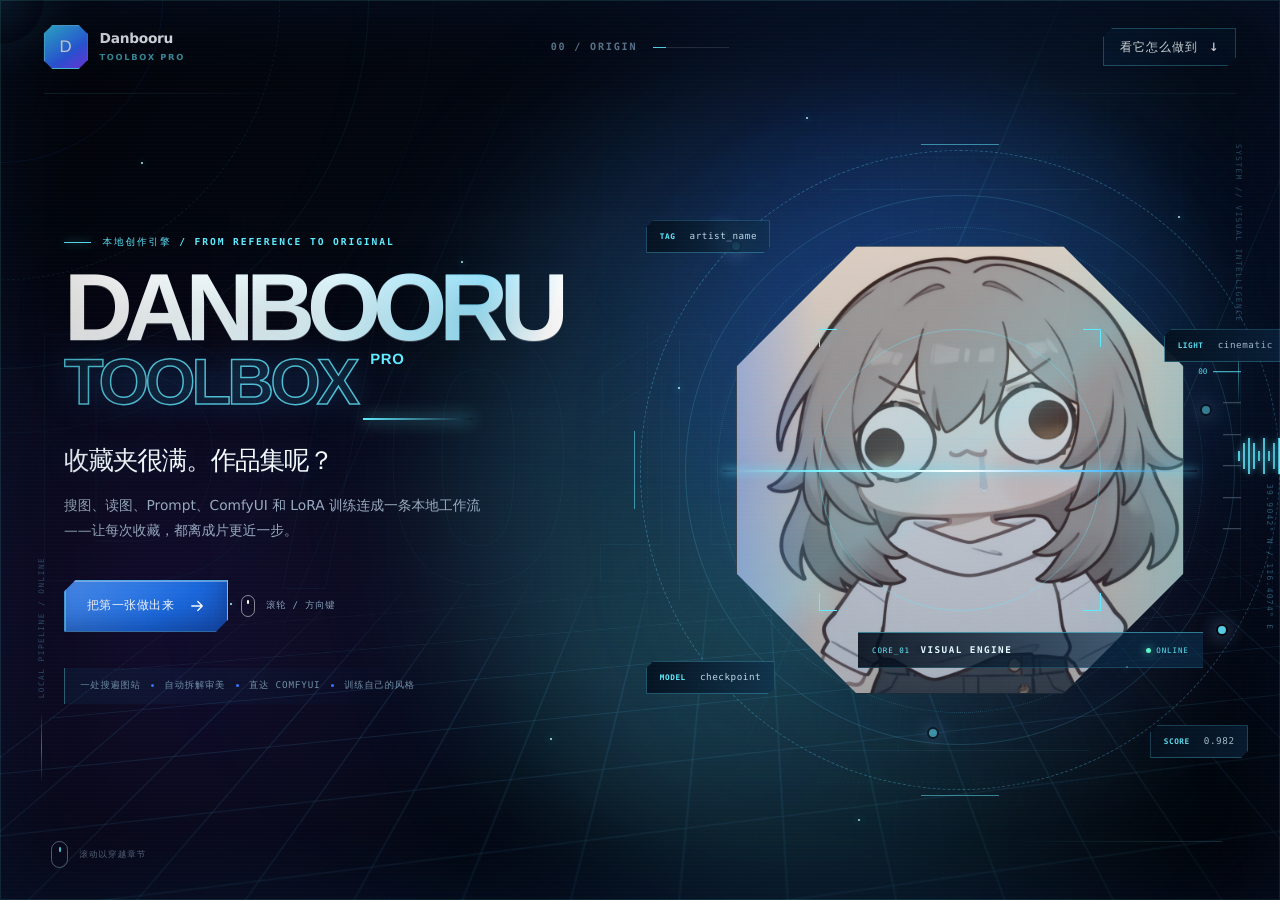
==== index.html @ 8e203015 "Deploy promotional site" ====
<!doctype html>
<html lang="zh-CN">
  <head>
    <meta charset="UTF-8" />
    <meta name="viewport" content="width=device-width, initial-scale=1.0, viewport-fit=cover" />
    <meta
      name="description"
      content="收藏夹很满，作品集呢？Danbooru Toolbox Pro 把搜图、读图、ComfyUI 生成与 LoRA 训练连成一条本地创作工作流。"
    />
    <meta name="theme-color" content="#07101f" />
    <link rel="icon" type="image/png" href="./assets/logo--q2vQ9s1.png" />
    <title>Danbooru Toolbox Pro｜标签与图片助手</title>
    <script type="module"  src="./assets/promo-DK1WEImT.js"></script>
    <link rel="modulepreload"  href="./assets/rolldown-runtime-aKtaBQYM.js">
    <link rel="modulepreload"  href="./assets/modulepreload-polyfill-Dezn_h7o.js">
    <link rel="modulepreload"  href="./assets/gsap-vendor-B0QPNdJ0.js">
    <link rel="modulepreload"  href="./assets/react-vendor-CILzqOOf.js">
    <link rel="stylesheet"  href="./assets/promo-DI_Pjjp6.css">
  </head>
  <body>
    <div id="promo-root"></div>
  </body>
</html>
---- assets/promo-DI_Pjjp6.css ----
:root{--lightningcss-light: ;--lightningcss-dark:initial;color-scheme:dark;font-synthesis:none;text-rendering:geometricprecision;--promo-bg:#02040a;--promo-surface:#07111f;--promo-ink:#f7fbff;--promo-muted:#88a0ba;--promo-line:#74dcff33;--promo-accent:#3478ff;--promo-accent-bright:#61ecff;--promo-violet:#9d5cff;--promo-warm:#efc2a9;--promo-display:"Arial Black", "Segoe UI Black", "Microsoft YaHei", sans-serif;--material-face:#060d17f0;--material-face-deep:#01050bfa;--material-edge:#daf4ff38;--material-edge-top:#effcff61;--material-contact:#00070fe0;--material-shadow:#0000008f;font-family:Segoe UI,Microsoft YaHei,system-ui,-apple-system,sans-serif}*{box-sizing:border-box}html,body,#promo-root{width:100%;min-width:100%;max-width:none}html{background:var(--promo-bg);scroll-behavior:smooth;min-width:320px;min-height:100%}html.promo-enhanced,html.promo-enhanced body{overscroll-behavior:none;height:100%;overflow:hidden}body{min-width:320px;min-height:100%;color:var(--promo-ink);background:#02040a;margin:0;overflow-x:hidden}#promo-root{background:#02040a;min-height:100%}button,a{color:inherit;font:inherit}button{border:0}a{text-decoration:none}button:focus-visible,a:focus-visible,[data-scene-heading]:focus-visible{outline:2px solid var(--promo-accent-bright);outline-offset:5px}[data-scene-heading]:focus{scroll-margin-top:7rem}.promo-root{--pointer-x:0;--pointer-y:0;--scene-a-rgb:97, 236, 255;--scene-b-rgb:52, 120, 255;isolation:isolate;background:radial-gradient(circle at calc(73% + var(--pointer-x) * 5%) calc(42% + var(--pointer-y) * 5%), #3175ff3d, transparent 30%), radial-gradient(circle at 12% 68%, #8335ff1f, transparent 31%), linear-gradient(122deg, #02040a 0%, #040914 43%, #020712 72%, #010207 100%);width:100%;min-width:100%;max-width:none;min-height:100svh;position:relative;overflow:clip}.promo-root[data-active-index="1"]{--scene-a-rgb:54, 223, 255;--scene-b-rgb:41, 101, 255}.promo-root[data-active-index="2"]{--scene-a-rgb:120, 226, 255;--scene-b-rgb:137, 76, 255}.promo-root[data-active-index="3"]{--scene-a-rgb:75, 231, 255;--scene-b-rgb:83, 83, 255}.promo-root[data-active-index="4"]{--scene-a-rgb:93, 255, 215;--scene-b-rgb:38, 143, 255}.promo-root[data-active-index="5"]{--scene-a-rgb:221, 252, 255;--scene-b-rgb:91, 104, 255}.promo-root:before{z-index:50;content:"";pointer-events:none;mix-blend-mode:screen;background:repeating-linear-gradient(#ffffff03 0 1px,#0000 1px 4px);position:fixed;inset:0}.promo-root:after{z-index:90;box-shadow:inset 0 0 90px rgba(var(--scene-b-rgb), .11), inset 0 0 190px #00000070;content:"";pointer-events:none;border:1px solid #61ecff21;position:fixed;inset:0}.ambient-tech{z-index:-1;pointer-events:none;width:100vw;min-width:100%;position:fixed;inset:0;overflow:hidden}.ambient-grid{z-index:1;opacity:.3;transform:translate3d(calc(var(--pointer-x) * -16px), calc(var(--pointer-y) * -12px), 0);background-image:linear-gradient(#46b9ff1c 1px,#0000 1px),linear-gradient(90deg,#46b9ff1c 1px,#0000 1px);background-position:50%;background-size:72px 72px;position:absolute;inset:0;-webkit-mask-image:radial-gradient(at 70% 44%,#000 0%,#000000a8 35%,#0000 79%);mask-image:radial-gradient(at 70% 44%,#000 0%,#000000a8 35%,#0000 79%)}.ambient-glow{z-index:2;aspect-ratio:1;background:conic-gradient(from 110deg, transparent, rgba(var(--scene-a-rgb), .23), rgba(var(--scene-b-rgb), .2), transparent);filter:blur(74px);pointer-events:none;width:min(68vw,1180px);transform:translate3d(calc(var(--pointer-x) * 30px), calc(var(--pointer-y) * 22px), 0);border-radius:50%;position:absolute;top:5%;right:-4%}.ambient-aurora,.ambient-depth,.ambient-lens{z-index:3;position:absolute;inset:0}.ambient-aurora i{opacity:.24;filter:blur(44px);mix-blend-mode:screen;will-change:transform;border-radius:50%;width:62vw;height:18vh;position:absolute}.ambient-aurora i:first-child{background:linear-gradient(90deg, transparent, rgba(var(--scene-a-rgb), .72), transparent);transform:rotate(-27deg) translate3d(calc(var(--pointer-x) * 24px), calc(var(--pointer-y) * 15px), 0);animation:9s ease-in-out infinite alternate auroraDriftA;top:4%;right:-13%}.ambient-aurora i:nth-child(2){background:linear-gradient(90deg, transparent, rgba(var(--scene-b-rgb), .58), transparent);width:74vw;transform:rotate(19deg) translate3d(calc(var(--pointer-x) * -18px), calc(var(--pointer-y) * 12px), 0);animation:12s ease-in-out -4s infinite alternate auroraDriftB;bottom:7%;right:8%}.ambient-aurora i:nth-child(3){background:linear-gradient(90deg, transparent, rgba(var(--scene-a-rgb), .4), transparent);width:48vw;height:11vh;animation:10s ease-in-out -2s infinite alternate auroraDriftC;top:43%;left:-26%;transform:rotate(-12deg)}.ambient-depth{opacity:.28;background:repeating-conic-gradient(from 202deg at 71% 51%, rgba(var(--scene-a-rgb), .24) 0 .08deg, transparent .12deg 6.8deg);transform:translate3d(calc(var(--pointer-x) * -10px), calc(var(--pointer-y) * -8px), 0);-webkit-mask-image:radial-gradient(circle at 71% 51%,#0000 0 9%,#000 21%,#0000 70%);mask-image:radial-gradient(circle at 71% 51%,#0000 0 9%,#000 21%,#0000 70%)}.ambient-lens{top:50%;left:71%;border:1px solid rgba(var(--scene-a-rgb), .14);width:min(82vmin,880px);height:min(82vmin,880px);box-shadow:0 0 90px rgba(var(--scene-b-rgb), .14), inset 0 0 70px rgba(var(--scene-a-rgb), .06);transform:translate3d(calc(-50% + var(--pointer-x) * 18px), calc(-50% + var(--pointer-y) * 14px), 0);border-radius:50%;inset:auto}.ambient-lens:before,.ambient-lens:after,.ambient-lens i{aspect-ratio:1;content:"";border-radius:50%;position:absolute;top:50%;left:50%;transform:translate(-50%,-50%)}.ambient-lens:before{border:1px dashed rgba(var(--scene-a-rgb), .2);width:76%}.ambient-lens:after{border:1px solid rgba(var(--scene-b-rgb), .22);width:44%}.ambient-lens i:first-child{border:1px solid rgba(var(--scene-a-rgb), .08);width:118%}.ambient-lens i:last-child{background:radial-gradient(circle, rgba(var(--scene-a-rgb), .18), transparent 70%);width:12%;box-shadow:0 0 58px rgba(var(--scene-a-rgb), .28)}@keyframes auroraDriftA{to{transform:rotate(-23deg) translate3d(calc(var(--pointer-x) * 24px + 5vw), calc(var(--pointer-y) * 15px + 2vh), 0)}}@keyframes auroraDriftB{to{transform:rotate(15deg) translate3d(calc(var(--pointer-x) * -18px - 4vw), calc(var(--pointer-y) * 12px - 3vh), 0)}}@keyframes auroraDriftC{to{transform:rotate(-7deg)translate(5vw,-2vh)}}.ambient-floor{z-index:3;opacity:.44;width:92%;height:82%;transform:perspective(700px) rotateX(63deg) rotateZ(-9deg) translate3d(calc(var(--pointer-x) * -18px), calc(var(--pointer-y) * 12px), 0);transform-origin:top;background-image:linear-gradient(#48c8ff47 1px,#0000 1px),linear-gradient(90deg,#48c8ff47 1px,#0000 1px);background-size:54px 54px;position:absolute;bottom:-43%;right:-14%;-webkit-mask-image:linear-gradient(#0000,#000 24%,#0000 82%);mask-image:linear-gradient(#0000,#000 24%,#0000 82%)}.ambient-beams,.ambient-stars,.ambient-scan{z-index:4;position:absolute;inset:0}.ambient-beams i{opacity:.28;background:linear-gradient(#0000 8%,#50e7ffa6 43%,#0000 77%);width:1px;height:150%;position:absolute;top:-25%;transform:rotate(23deg);box-shadow:0 0 30px #31b7ff8c}.ambient-beams i:first-child{left:28%}.ambient-beams i:nth-child(2){opacity:.5;width:2px;left:68%}.ambient-beams i:nth-child(3){opacity:.18;left:91%}.ambient-stars i{background:#b8f6ff;border-radius:50%;width:2px;height:2px;animation:3.4s ease-in-out infinite starPulse;position:absolute;box-shadow:0 0 9px #54eaff}.ambient-stars i:first-child{top:18%;left:11%}.ambient-stars i:nth-child(2){animation-delay:-.7s;top:29%;left:36%}.ambient-stars i:nth-child(3){animation-delay:-1.9s;top:13%;left:63%}.ambient-stars i:nth-child(4){animation-delay:-2.6s;top:67%;left:18%}.ambient-stars i:nth-child(5){animation-delay:-1.1s;top:82%;left:43%}.ambient-stars i:nth-child(6){animation-delay:-2.1s;top:51%;left:77%}.ambient-stars i:nth-child(7){animation-delay:-.3s;top:24%;left:92%}.ambient-stars i:nth-child(8){animation-delay:-3s;top:74%;left:88%}.ambient-stars i:nth-child(9){animation-delay:-1.6s;top:91%;left:67%}.ambient-stars i:nth-child(10){animation-delay:-2.4s;top:43%;left:53%}.ambient-scan{z-index:5;background:linear-gradient(90deg,#0000,#3dc5ff0f,#0000);width:38%;animation:8s ease-in-out infinite ambientSweep;transform:skew(-18deg)translate(-150%)}.ambient-hud{z-index:6;color:#82ddff59;letter-spacing:.2em;writing-mode:vertical-rl;align-items:center;gap:.8rem;font-family:ui-monospace,SFMono-Regular,Consolas,monospace;font-size:.48rem;display:flex;position:absolute;right:2.3rem}.ambient-hud i{background:linear-gradient(#0000,#61ecff8c,#0000);width:1px;height:72px}.ambient-hud--top{top:16%}.ambient-hud--bottom{bottom:13%;left:2.3rem;right:auto;transform:rotate(180deg)}@keyframes starPulse{50%{opacity:.2;transform:scale(.45)}}@keyframes ambientSweep{0%,18%{opacity:0;transform:skew(-18deg)translate(-150%)}38%,66%{opacity:1}84%,to{opacity:0;transform:skew(-18deg)translate(380%)}}.promo-header{z-index:70;pointer-events:none;grid-template-columns:1fr auto 1fr;align-items:center;width:100%;min-height:94px;padding:1.35rem clamp(1.5rem,3.4vw,4.6rem);display:grid;position:fixed;top:0;left:0}.promo-header:after{content:"";opacity:.5;background:linear-gradient(90deg,#61ecff47,#0000 22% 78%,#61ecff33);height:1px;position:absolute;bottom:0;left:clamp(1.5rem,3.4vw,4.6rem);right:clamp(1.5rem,3.4vw,4.6rem)}.promo-header>*{pointer-events:auto}.promo-brand{justify-self:start;align-items:center;gap:.75rem;display:inline-flex}.promo-brand-mark{clip-path:polygon(20% 0,80% 0,100% 20%,100% 80%,80% 100%,20% 100%,0 80%,0 20%);width:44px;height:44px;font-family:var(--promo-display);background:linear-gradient(145deg,#39d8ff,#3167ff 62%,#7f3cff);border:1px solid #61ecffbd;place-items:center;font-size:1.05rem;display:grid;box-shadow:0 0 0 4px #3478ff14,0 0 34px #34beff6b}.promo-brand>span:last-child{flex-direction:column;line-height:1;display:flex}.promo-brand strong{letter-spacing:-.02em;font-size:.86rem}.promo-brand small{color:#61ecffa8;letter-spacing:.2em;margin-top:.35rem;font-size:.52rem;font-weight:800}.promo-chapter{color:#9ac2dda8;letter-spacing:.18em;align-items:center;gap:1rem;font-family:ui-monospace,SFMono-Regular,Consolas,monospace;font-size:.63rem;font-weight:700;display:flex}.promo-chapter>i{background:#ffffff24;width:76px;height:1px;display:block;position:relative;overflow:hidden}.promo-chapter b{background:var(--promo-accent-bright);transition:width .5s cubic-bezier(.16,1,.3,1);position:absolute;inset:0 auto 0 0}.header-cta{clip-path:polygon(9px 0,100% 0,100% calc(100% - 9px),calc(100% - 9px) 100%,0 100%,0 9px);cursor:pointer;letter-spacing:.08em;background:#184f8e1a;border:1px solid #61ecff4d;justify-self:end;min-height:38px;padding:0 1rem;font-size:.72rem;font-weight:800;transition:color .2s,border-color .2s}.header-cta span{margin-left:.4rem;transition:transform .25s cubic-bezier(.16,1,.3,1);display:inline-block}.header-cta:hover{color:var(--promo-accent-bright);background:#2fb3ff1f;border-color:#61ecffcc}.header-cta:hover span{transform:translate(3px,-3px)}.promo-stage{min-height:100svh;position:relative}.promo-root[data-enhanced=true] .promo-stage{height:100svh;overflow:hidden}.promo-root[data-enhanced=true]{width:auto;min-width:0;max-width:none;height:auto;min-height:0;position:fixed;inset:0;overflow:hidden}.promo-section{transform-origin:68%;background:0 0;min-height:100svh;position:relative;overflow:hidden}.promo-section:after{z-index:0;content:"";opacity:.55;pointer-events:none;background:linear-gradient(90deg,#0000,#61ecff5c);width:clamp(190px,17vw,340px);height:1px;position:absolute;bottom:6.5vh;right:4.5vw}.promo-section[data-active=true]:before{animation:1.05s cubic-bezier(.16,1,.3,1) both sceneFieldBoot}.promo-section[data-active=true]:after{transform-origin:100%;animation:1.1s cubic-bezier(.16,1,.3,1) .18s both sceneRailBoot}@keyframes sceneFieldBoot{0%{opacity:0;transform:scale(.92)}to{opacity:1;transform:scale(1)}}@keyframes sceneRailBoot{0%{opacity:0;transform:scaleX(0)}to{opacity:.55;transform:scaleX(1)}}.promo-root[data-enhanced=true] .promo-section{opacity:0;visibility:hidden;position:absolute;inset:0}.promo-root[data-enhanced=true] .promo-section:not([data-active=true]) *{animation-play-state:paused!important}.promo-root[data-enhanced=true] .promo-section[data-active=true]{opacity:1;visibility:visible}.scene--organize,.scene--train{transform-origin:32%}.scene--final{transform-origin:50%}.scene-layout{--scene-pad-inline:clamp(4rem, 5vw, 7rem);--scene-pad-right:var(--scene-pad-inline);--scene-pad-top:clamp(7rem, 11vh, 9rem);--scene-pad-bottom:clamp(4.5rem, 8vh, 6.5rem);width:100%;max-width:none;min-height:100svh;padding:var(--scene-pad-top) var(--scene-pad-right) var(--scene-pad-bottom) var(--scene-pad-inline);align-items:center;gap:clamp(2rem,3.5vw,6rem);margin:0;display:grid;position:relative}.scene-layout>*{min-width:0}.scene-copy{z-index:4;max-width:620px;position:relative}.scene-kicker{color:var(--promo-accent-bright);letter-spacing:.2em;text-transform:uppercase;text-shadow:0 0 18px #61ecff61;margin:0 0 1.45rem;font-family:ui-monospace,SFMono-Regular,Consolas,monospace;font-size:clamp(.6rem,.72vw,.72rem);font-weight:800}.scene-kicker:before{background:var(--promo-accent-bright);content:"";vertical-align:middle;width:1.7rem;height:1px;margin-right:.7rem;display:inline-block;box-shadow:0 0 10px #61ecffcc}.scene-number{color:#7ea4dc12;font-family:var(--promo-display);pointer-events:none;font-size:clamp(8rem,13vw,13rem);line-height:1;position:absolute;top:-5.1rem;left:-.08em}.feature-title{font-family:var(--promo-display);letter-spacing:0;text-shadow:0 0 34px #2a93ff21;margin:0;font-size:clamp(3rem,5.2vw,6.1rem);font-weight:950;line-height:1.08}.feature-title-line{white-space:nowrap;display:block}.feature-lead{color:#a9b6c8;max-width:34rem;margin:clamp(1.4rem,3vh,2rem) 0 0;font-size:clamp(.9rem,1.15vw,1.12rem);line-height:1.85}.feature-facts{border-top:1px solid var(--promo-line);gap:clamp(2rem,5vw,4.5rem);margin-top:clamp(2rem,4vh,3.2rem);padding-top:1.4rem;display:flex}.feature-facts div{flex-direction:column;display:flex}.feature-facts strong{font-family:var(--promo-display);font-size:clamp(1.2rem,2vw,2rem)}.feature-facts span{color:var(--promo-muted);letter-spacing:.12em;margin-top:.4rem;font-size:.67rem}.promo-root[data-enhanced=true] .promo-reveal{opacity:0}.promo-root[data-enhanced=true] .promo-section[data-active=true] .promo-reveal{animation:.64s cubic-bezier(.16,1,.3,1) both promoReveal}.promo-root[data-enhanced=true] .promo-section[data-active=true] .promo-reveal:first-child{animation-delay:.18s}.promo-root[data-enhanced=true] .promo-section[data-active=true] .promo-reveal:nth-child(2){animation-delay:.24s}.promo-root[data-enhanced=true] .promo-section[data-active=true] .promo-reveal:nth-child(3){animation-delay:.3s}.promo-root[data-enhanced=true] .promo-section[data-active=true] .promo-reveal:nth-child(4){animation-delay:.36s}.promo-root[data-enhanced=true] .promo-section[data-active=true] .promo-reveal:nth-child(5){animation-delay:.42s}@keyframes promoReveal{0%{opacity:0;transform:translateY(20px)}to{opacity:1;transform:translateY(0)}}.hero-layout{grid-template-columns:minmax(0,1.05fr) minmax(360px,.95fr)}.hero-title{font-family:var(--promo-display);letter-spacing:-.085em;text-transform:uppercase;flex-direction:column;margin:0;font-size:clamp(4.2rem,7.7vw,9.2rem);font-weight:950;line-height:.78;display:flex}.hero-title>span:last-child{color:#0000;-webkit-text-stroke:1.2px #f3f6fbb8;letter-spacing:-.06em;margin-top:.22em;font-size:.68em}.hero-title em{color:var(--promo-accent-bright);vertical-align:top;-webkit-text-stroke:0;letter-spacing:.04em;font-size:.23em;font-style:normal;display:inline-block;transform:translateY(-.22em)}.hero-lead{font-family:var(--promo-display);letter-spacing:-.045em;margin:clamp(1.8rem,4vh,3.2rem) 0 0;font-size:clamp(1.25rem,2vw,2.05rem);font-weight:900}.hero-detail{max-width:39rem;color:var(--promo-muted);margin:1rem 0 0;font-size:clamp(.86rem,1.05vw,1.05rem);line-height:1.8}.hero-actions,.final-actions{align-items:center;gap:.8rem;margin-top:clamp(1.8rem,4vh,3rem);display:flex}.hero-control-note{color:var(--promo-muted);letter-spacing:.08em;align-items:center;gap:.7rem;font-family:ui-monospace,SFMono-Regular,Consolas,monospace;font-size:.58rem;display:inline-flex}.promo-button{cursor:pointer;letter-spacing:.04em;border:1px solid #0000;border-radius:999px;justify-content:center;align-items:center;gap:.85rem;min-height:52px;padding:0 1.35rem;font-size:.76rem;font-weight:850;transition:transform .28s cubic-bezier(.16,1,.3,1),background .2s,border-color .2s;display:inline-flex}.promo-button svg{fill:none;stroke:currentColor;stroke-linecap:round;stroke-linejoin:round;stroke-width:1.8px;width:18px;transition:transform .25s cubic-bezier(.16,1,.3,1)}.promo-button:hover{transform:translateY(-3px)}.promo-button:hover svg{transform:translate(4px)}.promo-button--primary{background:var(--promo-accent);box-shadow:0 14px 40px #3576eb3d}.promo-button--primary:hover{background:#609bff}.promo-button--ghost{background:#ffffff06;border-color:#ffffff2b}.promo-button--ghost:hover{border-color:#8bb8ff8c}.button-wheel{border:1px solid #ffffff80;border-radius:10px;width:14px;height:22px;display:block;position:relative}.button-wheel:after{content:"";background:#fff;border-radius:2px;width:2px;height:4px;animation:1.7s ease-in-out infinite wheelDot;position:absolute;top:4px;left:5px}@keyframes wheelDot{0%{opacity:0;transform:translateY(0)}25%{opacity:1}75%{opacity:1}to{opacity:0;transform:translateY(7px)}}.hero-proof{color:#718097;letter-spacing:.09em;text-transform:uppercase;align-items:center;gap:.65rem;margin-top:clamp(1.8rem,4vh,3.5rem);font-family:ui-monospace,SFMono-Regular,Consolas,monospace;font-size:.58rem;display:flex}.hero-proof i{background:var(--promo-accent);border-radius:50%;width:3px;height:3px}.hero-visual{aspect-ratio:1;width:min(42vw,650px);transform:translate3d(calc(var(--pointer-x) * 22px), calc(var(--pointer-y) * 15px), 0);justify-self:center;transition:transform .2s ease-out;position:relative}.hero-mascot-halo{filter:blur(58px);background:#679dff40;border-radius:50%;position:absolute;inset:12%}.hero-mascot-frame{background:#dbc6b8;border:1px solid #ffffff38;border-radius:50%;position:absolute;inset:13%;overflow:hidden;box-shadow:0 35px 90px #0000006b,inset 0 0 0 11px #ffffff09}.hero-mascot-frame:after{content:"";background:linear-gradient(140deg,#0000 35%,#5893ff2e);position:absolute;inset:0}.hero-mascot-frame img{object-fit:cover;width:100%;height:100%;transform:scale(1.03)}.hero-orbit{border:1px solid #8db4ee38;border-radius:50%;position:absolute}.hero-orbit:before,.hero-orbit:after{border:2px solid var(--promo-bg);background:var(--promo-accent-bright);content:"";border-radius:50%;width:8px;height:8px;position:absolute;box-shadow:0 0 18px #8bb8ffcc}.hero-orbit--outer{animation:24s linear infinite orbitSpin;inset:1%}.hero-orbit--outer:before{top:14%;left:14%}.hero-orbit--outer:after{bottom:24%;right:8%}.hero-orbit--inner{opacity:.55;border-style:dashed;animation:18s linear infinite reverse orbitSpin;inset:8%}.hero-orbit--inner:before{top:38%;right:4%}.hero-orbit--inner:after{bottom:1%;left:44%}@keyframes orbitSpin{to{transform:rotate(360deg)}}.orbit-label{color:#b7c5d8;letter-spacing:.06em;-webkit-backdrop-filter:blur(12px);backdrop-filter:blur(12px);background:#071120b8;border:1px solid #96b9eb33;border-radius:999px;padding:.55rem .75rem;font-family:ui-monospace,SFMono-Regular,Consolas,monospace;font-size:.58rem;animation:4s ease-in-out infinite labelFloat;position:absolute;box-shadow:0 12px 36px #00000038}.orbit-label--two{animation-delay:-1.2s;top:28%;right:-4%}.orbit-label--three{animation-delay:-2.1s;bottom:16%;left:-3%}.orbit-label--four{animation-delay:-3s;bottom:5%;right:3%}@keyframes labelFloat{0%,to{transform:translateY(0)}50%{transform:translateY(-8px)}}.hero-scanline{background:linear-gradient(90deg,#0000,#7baeffb3,#0000);width:88%;height:1px;animation:4.6s ease-in-out infinite scanLine;position:absolute;top:50%;left:6%;overflow:visible;box-shadow:0 0 15px #5493ff8c}@keyframes scanLine{0%,to{opacity:0;transform:translateY(-150px)}18%,82%{opacity:.75}50%{transform:translateY(150px)}}.hero-coordinate{color:#c2d2e873;letter-spacing:.16em;writing-mode:vertical-rl;font-family:ui-monospace,SFMono-Regular,Consolas,monospace;font-size:.5rem;position:absolute;bottom:28%;right:2%}.hero-layout{isolation:isolate;grid-template-columns:minmax(0,.9fr) minmax(0,1.1fr)}.hero-layout:before{z-index:-1;color:#0000;content:"D/01";font-family:var(--promo-display);opacity:.12;pointer-events:none;-webkit-text-stroke:1px #54c1ff6b;font-size:clamp(15rem,28vw,36rem);font-weight:950;line-height:.7;position:absolute;top:50%;left:1.6vw;transform:translateY(-47%)}.hero-copy{max-width:830px}.hero-title{z-index:3;filter:drop-shadow(0 0 24px #4285ff21);font-size:clamp(4.8rem,7.45vw,9.5rem);line-height:.75;position:relative}.hero-title>span:first-child{box-sizing:content-box;color:#0000;text-shadow:0 0 42px #5ce2ff29;background:linear-gradient(110deg,#fff 8%,#d7f8ff 51%,#7adfff 79%,#fff 94%);-webkit-background-clip:text;background-clip:text;align-self:flex-start;width:max-content;max-width:none;padding-inline-end:.14em;overflow:visible}.hero-title>span:last-child{color:#61ecff0f;-webkit-text-stroke:1.5px #61ecffc7;text-shadow:0 0 34px #35a0ff45;position:relative}.hero-title>span:last-child:after{background:linear-gradient(90deg, var(--promo-accent-bright), transparent);width:26%;height:.035em;box-shadow:0 0 15px var(--promo-accent-bright);content:"";position:absolute;bottom:-.2em;right:3%}.hero-lead{color:#f4fbff;text-shadow:0 0 28px #4cbbff2e}.hero-detail{color:#98abc0}.promo-button{clip-path:polygon(12px 0,100% 0,100% calc(100% - 12px),calc(100% - 12px) 100%,0 100%,0 12px);border-radius:0}.promo-button--primary{background:linear-gradient(110deg,#2e6aff,#18bddd 72%,#64efff);border-color:#79f1ff85;position:relative;box-shadow:0 0 0 1px #359dff1f,0 0 34px #30a6ff52,inset 0 0 20px #ffffff1a}.promo-button--primary:hover{background:linear-gradient(110deg,#417cff,#34d7ef 72%,#9bf7ff);box-shadow:0 0 44px #30c4ff73}.hero-proof{color:#7090a8;background:linear-gradient(90deg,#1f8fce17,#0000);border-left:1px solid #61ecff6b;width:fit-content;padding:.72rem .95rem}.hero-visual{width:min(49vw,920px,90svh);transform:translate3d(calc(var(--pointer-x) * 32px), calc(var(--pointer-y) * 22px), 0);justify-self:end;margin-inline-end:calc(-1 * var(--scene-pad-right))}.hero-reactor-shell{opacity:.82;background:linear-gradient(var(--promo-accent-bright), var(--promo-accent-bright)) 50% 0 / 12% 1px no-repeat, linear-gradient(var(--promo-accent-bright), var(--promo-accent-bright)) 50% 100% / 12% 1px no-repeat, linear-gradient(var(--promo-accent-bright), var(--promo-accent-bright)) 0 50% / 1px 12% no-repeat, linear-gradient(var(--promo-accent-bright), var(--promo-accent-bright)) 100% 50% / 1px 12% no-repeat;filter:drop-shadow(0 0 12px #61ecff57);position:absolute;inset:-1%}.hero-reactor-shell:before,.hero-reactor-shell:after{clip-path:polygon(27% 0,73% 0,100% 27%,100% 73%,73% 100%,27% 100%,0 73%,0 27%);content:"";border:1px solid #64daff2e;position:absolute;inset:7%}.hero-reactor-shell:after{opacity:.48;border-style:dashed;animation:3.8s ease-in-out infinite reactorBreathe;inset:2%}.hero-mascot-halo{filter:blur(70px);background:linear-gradient(135deg,#2f6cff7a,#50ebff47,#9e42ff4d);border-radius:34%;inset:10%}.hero-mascot-frame{clip-path:polygon(27% 0,73% 0,100% 27%,100% 73%,73% 100%,27% 100%,0 73%,0 27%);background:#0b1421;border:1px solid #77eeffc2;border-radius:0;inset:15%;box-shadow:0 0 0 9px #226eb714,0 0 76px #2aa2ff66,inset 0 0 70px #237cff29}.hero-mascot-frame:before{z-index:2;content:"";pointer-events:none;background:linear-gradient(90deg,#3478ff52,#0000 18% 82%,#61ecff3d),linear-gradient(#0308120a,#0d2b4e4d);position:absolute;inset:0}.hero-mascot-frame:after{z-index:3;background:linear-gradient(140deg,#0000 29%,#76f1ff2e 48%,#0000 54%)}.hero-mascot-frame img{filter:saturate(.72)contrast(1.13)brightness(.93)hue-rotate(3deg);transform:scale(1.08)}.hero-image-grid{z-index:4;opacity:.26;pointer-events:none;background-image:linear-gradient(#49d6ff2e 1px,#0000 1px),linear-gradient(90deg,#49d6ff2e 1px,#0000 1px);background-size:32px 32px;position:absolute;inset:0;-webkit-mask-image:linear-gradient(#0000,#000 40%,#0000 90%);mask-image:linear-gradient(#0000,#000 40%,#0000 90%)}.hero-orbit{filter:drop-shadow(0 0 9px #3bb5ff38);border-color:#60daff52;border-radius:50%}.hero-orbit--outer{border-style:dashed;border-width:1px;inset:0}.hero-orbit--inner{border-style:solid;inset:7%;box-shadow:inset 0 0 40px #267aff14}.hero-orbit--micro{opacity:.62;border-style:dotted;animation:12s linear infinite orbitSpin;inset:12%}.hero-reticle{z-index:7;border:1px solid #61ecff5c;border-radius:50%;position:absolute;inset:28%}.hero-reticle i{border-color:var(--promo-accent-bright);width:18px;height:18px;filter:drop-shadow(0 0 6px var(--promo-accent-bright));border-style:solid;position:absolute}.hero-reticle i:first-child{border-width:1px 0 0 1px;top:-1px;left:-1px}.hero-reticle i:nth-child(2){border-width:1px 1px 0 0;top:-1px;right:-1px}.hero-reticle i:nth-child(3){border-width:0 1px 1px 0;bottom:-1px;right:-1px}.hero-reticle i:nth-child(4){border-width:0 0 1px 1px;bottom:-1px;left:-1px}.orbit-label{z-index:8;color:#bdd7e6;clip-path:polygon(7px 0,100% 0,100% calc(100% - 7px),calc(100% - 7px) 100%,0 100%,0 7px);background:linear-gradient(100deg,#05111ff0,#0e304e99);border-color:#5ce1ff52;border-radius:0;padding:.62rem .78rem;box-shadow:0 0 24px #28a4ff21}.orbit-label b{color:var(--promo-accent-bright);margin-right:.5rem;font-size:.48rem}.orbit-label--one{top:11%;left:1%}.orbit-label--two{top:28%;right:-1%}.orbit-label--three{bottom:15%;left:1%}.orbit-label--four{bottom:5%;right:5%}.hero-scanline{z-index:9;background:linear-gradient(90deg,#0000,#78f1ff 20%,#fff 50%,#58bfff 80%,#0000);width:74%;height:2px;left:13%;box-shadow:0 0 8px #61ecff,0 0 28px #3494ffbf}.hero-core-status{z-index:8;background:linear-gradient(90deg,#040d1be6,#0d395c94);border-top:1px solid #61ecff7a;border-bottom:1px solid #61ecff2e;grid-template-columns:auto 1fr auto;align-items:center;gap:.65rem;width:54%;padding:.72rem .9rem;font-family:ui-monospace,SFMono-Regular,Consolas,monospace;display:grid;position:absolute;bottom:19%;right:12%}.hero-core-status span,.hero-core-status i{color:var(--promo-accent-bright);letter-spacing:.12em;font-size:.47rem;font-style:normal}.hero-core-status strong{color:#e3f8ff;letter-spacing:.16em;font-size:.58rem}.hero-core-status i:before{content:"";background:#61ffd1;border-radius:50%;width:5px;height:5px;margin-right:.35rem;display:inline-block;box-shadow:0 0 10px #61ffd1}.hero-waveform{z-index:8;align-items:center;gap:3px;height:36px;display:flex;position:absolute;top:45%;right:0}.hero-waveform i{background:var(--promo-accent-bright);width:2px;height:30%;animation:1.4s ease-in-out infinite alternate waveSignal;box-shadow:0 0 6px #61ecffcc}.hero-waveform i:nth-child(2n){height:72%;animation-delay:-.4s}.hero-waveform i:nth-child(3n){height:100%;animation-delay:-.8s}.hero-coordinate{color:#69d9ff7a;bottom:25%;right:1%}@keyframes waveSignal{to{opacity:.35;height:12%}}@keyframes reactorBreathe{50%{opacity:.22;transform:scale(.985)}}.feature-layout{grid-template-columns:minmax(300px,.78fr) minmax(480px,1.22fr)}.feature-layout--reverse{grid-template-columns:minmax(480px,1.18fr) minmax(300px,.82fr)}.search-console{clip-path:polygon(28px 0,100% 0,100% calc(100% - 28px),calc(100% - 28px) 100%,0 100%,0 28px);width:100%;max-width:940px;transform:perspective(1300px) rotateY(-7deg) rotateX(2deg) translate3d(calc(var(--pointer-x) * -12px), calc(var(--pointer-y) * -8px), 0);background:linear-gradient(150deg,#0a1f35f5,#030913fa);border:1px solid #61ecff4d;border-radius:0;padding:clamp(1.1rem,2vw,1.8rem);position:relative;overflow:hidden;box-shadow:0 0 0 1px #3281ff14,0 0 80px #1e80ff33,0 45px 110px #0000007a}.search-console:before{content:"";pointer-events:none;background:linear-gradient(125deg,#3ad2ff21,#0000 28%),repeating-linear-gradient(90deg,#0000 0 47px,#46c8ff06 48px);position:absolute;inset:0}.console-topline,.console-footer,.source-row{align-items:center;display:flex;position:relative}.console-topline{color:#8595aa;letter-spacing:.15em;justify-content:space-between;margin-bottom:1.2rem;font-family:ui-monospace,SFMono-Regular,Consolas,monospace;font-size:.56rem;font-weight:800}.console-status{color:#96c6ff}.console-status i{background:#79b1ff;border-radius:50%;width:6px;height:6px;margin-right:.42rem;animation:1.6s ease-in-out infinite statusPulse;display:inline-block;box-shadow:0 0 12px #79b1ff}@keyframes statusPulse{50%{opacity:.35}}.search-field{background:#1c71a00f;border:1px solid #61ecff38;border-radius:0;align-items:center;gap:.8rem;min-height:58px;padding:0 1rem;display:flex;position:relative;box-shadow:inset 0 0 26px #2981ff0f}.search-symbol{color:var(--promo-accent-bright);font-size:1.55rem;line-height:1}.search-query{color:#edf3fc;flex:1;font-family:ui-monospace,SFMono-Regular,Consolas,monospace;font-size:clamp(.72rem,1.1vw,.95rem)}.search-shortcut{color:#708097;border:1px solid #ffffff21;border-radius:.42rem;padding:.3rem .46rem;font-size:.58rem}.source-row{color:#66768c;letter-spacing:.09em;white-space:nowrap;gap:clamp(.65rem,1.5vw,1.35rem);margin:1rem 0;font-size:.52rem;font-weight:850;overflow:hidden}.source-row .is-active{color:var(--promo-accent-bright)}.result-grid{grid-template-rows:repeat(2,minmax(130px,18vh));grid-template-columns:1.35fr .9fr .9fr;gap:.75rem;display:grid}.result-tile{background-color:#15243a;border:1px solid #63dbff2b;border-radius:.15rem;min-height:0;position:relative;overflow:hidden}.result-tile:before,.result-tile:after{content:"";border-radius:50%;position:absolute}.result-tile:before{aspect-ratio:1;filter:blur(2px);background:#ffffff2e;width:55%;top:15%;left:20%}.result-tile:after{aspect-ratio:1;border:1px solid #ffffff40;width:80%;bottom:-30%;right:-16%}.result-tile span{z-index:3;color:#ffffffbf;letter-spacing:.1em;font-family:ui-monospace,SFMono-Regular,Consolas,monospace;font-size:.48rem;position:absolute;bottom:.7rem;right:.8rem}.result-tile--portrait{background:#d6bfae;grid-row:1/3}.result-tile--portrait:before,.result-tile--portrait:after{display:none}.result-tile--portrait img{object-fit:cover;filter:saturate(.82)contrast(1.04);width:100%;height:100%;transition:transform .8s cubic-bezier(.16,1,.3,1)}.search-console:hover .result-tile--portrait img{transform:scale(1.035)}.result-tile--violet{background:linear-gradient(145deg,#374f82,#76678e)}.result-tile--blue{background:linear-gradient(145deg,#1e5b83,#6bb3c4)}.result-tile--peach{background:linear-gradient(145deg,#805e64,#e6ae8c)}.console-footer{color:#607088;letter-spacing:.12em;justify-content:space-between;gap:1rem;margin-top:1rem;font-family:ui-monospace,SFMono-Regular,Consolas,monospace;font-size:.48rem}.console-footer div{flex:1;gap:4px;display:flex}.console-footer i{background:#ffffff14;flex:1;height:2px;overflow:hidden}.console-footer i:after{background:var(--promo-accent);content:"";transform-origin:0;width:100%;height:100%;animation:2.4s ease-in-out infinite alternate indexBar;display:block}.console-footer i:nth-child(2):after{animation-delay:-.4s}.console-footer i:nth-child(3):after{animation-delay:-1.2s}.console-footer i:nth-child(4):after{animation-delay:-.8s}.console-footer i:nth-child(5):after{animation-delay:-1.7s}@keyframes indexBar{0%{transform:scaleX(.12)}to{transform:scaleX(.95)}}.asset-intelligence{aspect-ratio:1.05;width:min(48vw,820px);transform:translate3d(calc(var(--pointer-x) * 12px), calc(var(--pointer-y) * 10px), 0);justify-self:center;position:relative}.asset-photo{clip-path:polygon(30px 0,100% 0,100% calc(100% - 30px),calc(100% - 30px) 100%,0 100%,0 30px);background:#dac4b4;border:1px solid #61ecff61;border-radius:0;position:absolute;inset:5% 22% 5% 10%;overflow:hidden;box-shadow:0 0 58px #2299ff2e,0 38px 90px #0000007a}.asset-photo:after{content:"";background:linear-gradient(90deg,#0000 49.8%,#ffffff2e 50%,#0000 50.2%),linear-gradient(#0000 49.8%,#ffffff2e 50%,#0000 50.2%),linear-gradient(#0000 62%,#0309128c);position:absolute;inset:0}.asset-photo img{object-fit:cover;width:100%;height:100%}.asset-focus{z-index:2;border:1px solid #7eb8ffcc;width:54px;height:54px;position:absolute}.asset-focus:before,.asset-focus:after{content:"";background:#7eb8ffcc;position:absolute}.asset-focus:before{width:70px;height:1px;top:50%;left:-8px}.asset-focus:after{width:1px;height:70px;top:-8px;left:50%}.asset-focus--one{top:30%;left:31%}.asset-focus--two{width:34px;height:34px;bottom:22%;right:18%}.asset-data{z-index:4;clip-path:polygon(8px 0,100% 0,100% calc(100% - 8px),calc(100% - 8px) 100%,0 100%,0 8px);-webkit-backdrop-filter:blur(16px);backdrop-filter:blur(16px);background:linear-gradient(110deg,#040e1bf0,#0b3148c7);border:1px solid #61ecff47;border-radius:0;grid-template-columns:1fr auto;gap:.25rem 2rem;width:min(260px,42%);padding:1rem 1.15rem;display:grid;position:absolute;box-shadow:0 0 34px #1d91ff21,0 18px 50px #00000057}.asset-data small{color:var(--promo-accent-bright);letter-spacing:.16em;grid-column:1/3;font-family:ui-monospace,SFMono-Regular,Consolas,monospace;font-size:.48rem;font-weight:800}.asset-data strong{text-overflow:ellipsis;font-size:.78rem;overflow:hidden}.asset-data span{color:#9baabd;font-family:ui-monospace,SFMono-Regular,Consolas,monospace;font-size:.65rem}.asset-index{color:#596a82;letter-spacing:.18em;font-family:ui-monospace,SFMono-Regular,Consolas,monospace;font-size:.52rem;position:absolute;bottom:2%;left:11%}.asset-crosshair{width:1px;height:1px;box-shadow:0 0 0 1px var(--promo-accent-bright);position:absolute}.asset-crosshair:before,.asset-crosshair:after{content:"";background:#7baeff66;position:absolute}.asset-crosshair:before{width:140px;height:1px;top:0;left:-70px}.asset-crosshair:after{width:1px;height:140px;top:-70px;left:0}.asset-crosshair--one{top:18%;left:4%}.asset-crosshair--two{bottom:21%;right:13%}.feature-tags{flex-wrap:wrap;gap:.55rem;margin-top:2rem;display:flex}.feature-tags span{clip-path:polygon(6px 0,100% 0,100% calc(100% - 6px),calc(100% - 6px) 100%,0 100%,0 6px);color:#8fa1b8;letter-spacing:.06em;background:#238bc10d;border:1px solid #97b8e62b;border-radius:0;padding:.6rem .85rem;font-size:.64rem}.creation-pipeline{width:min(57vw,1040px);min-height:430px;transform:translate3d(calc(var(--pointer-x) * -9px), calc(var(--pointer-y) * 8px), 0);grid-template-columns:repeat(3,1fr);justify-self:end;align-items:center;gap:clamp(1rem,2vw,2rem);display:grid;position:relative}.pipeline-beam{z-index:0;background:#61ecff3d;height:1px;position:absolute;top:50%;left:7%;right:7%;overflow:hidden;box-shadow:0 0 18px #33bbff40}.pipeline-beam span{background:linear-gradient(90deg,#0000,#72a9ff,#0000);width:30%;height:100%;animation:2.8s ease-in-out infinite beamTravel;display:block}@keyframes beamTravel{0%{transform:translate(-100%)}to{transform:translate(430%)}}.pipeline-node{z-index:2;clip-path:polygon(18px 0,100% 0,100% calc(100% - 18px),calc(100% - 18px) 100%,0 100%,0 18px);background:linear-gradient(155deg,#0a233af7,#030a14fa);border:1px solid #61ecff40;border-radius:0;min-height:280px;padding:clamp(1.2rem,2vw,1.8rem);position:relative;box-shadow:0 0 38px #2180ff1a,0 30px 74px #0000006b}.pipeline-node--prompt{transform:translateY(-34px)}.pipeline-node--output{transform:translateY(22px)}.node-index{color:#8bb8ff52;font-family:var(--promo-display);margin-bottom:clamp(3.2rem,8vh,5.4rem);font-size:2.2rem;line-height:1}.pipeline-node small{color:var(--promo-accent-bright);letter-spacing:.17em;font-family:ui-monospace,SFMono-Regular,Consolas,monospace;font-size:.49rem;font-weight:800;display:block}.pipeline-node strong{margin-top:.45rem;font-size:clamp(.9rem,1.2vw,1.16rem);display:block}.tag-stream{flex-wrap:wrap;gap:.34rem;margin-top:1rem;display:flex}.tag-stream span{color:#9ebff3;background:#4d8dff21;border-radius:.35rem;padding:.35rem .48rem;font-family:ui-monospace,SFMono-Regular,Consolas,monospace;font-size:.47rem}.prompt-lines{flex-direction:column;gap:.45rem;margin-top:1rem;display:flex}.prompt-lines i{background:#ffffff1c;border-radius:4px;height:4px}.prompt-lines i:nth-child(2){width:74%}.prompt-lines i:nth-child(3){background:#5694ff73;width:48%}.output-preview{background:#dbc4b3;border-radius:.6rem;height:74px;margin-top:1rem;overflow:hidden}.output-preview img{object-fit:cover;object-position:50% 28%;width:100%;height:100%}.pipeline-pulse{z-index:3;background:var(--promo-accent-bright);border-radius:50%;width:8px;height:8px;animation:1.7s ease-in-out infinite nodePulse;position:absolute;top:calc(50% - 4px);box-shadow:0 0 20px #79adffe6}.pipeline-pulse--one{left:32.4%}.pipeline-pulse--two{animation-delay:-.8s;right:32.4%}@keyframes nodePulse{50%{opacity:.4;transform:scale(1.8)}}.pipeline-caption{color:#52647d;letter-spacing:.18em;font-family:ui-monospace,SFMono-Regular,Consolas,monospace;font-size:.5rem;position:absolute;bottom:0;right:0}.training-layout{grid-template-columns:minmax(310px,.7fr) minmax(540px,1.3fr)}.training-metrics{border-top:1px solid var(--promo-line);gap:clamp(1.5rem,4vw,3rem);margin-top:2.2rem;padding-top:1.4rem;display:flex}.training-metrics div{grid-template-columns:auto auto;gap:.25rem .7rem;display:grid}.training-metrics span{color:#708096;letter-spacing:.17em;grid-column:1/3;font-family:ui-monospace,SFMono-Regular,Consolas,monospace;font-size:.5rem;font-weight:800}.training-metrics strong{font-family:var(--promo-display);font-size:1.35rem}.training-metrics i{color:#76b0ff;align-self:end;padding-bottom:.2rem;font-family:ui-monospace,SFMono-Regular,Consolas,monospace;font-size:.5rem;font-style:normal}.training-stage{aspect-ratio:1.42;width:min(58vw,1040px);transform:perspective(1300px) rotateY(-6deg) rotateX(1deg) translate3d(calc(var(--pointer-x) * -10px), calc(var(--pointer-y) * 7px), 0);justify-self:end;position:relative}.training-window{clip-path:polygon(26px 0,100% 0,100% calc(100% - 26px),calc(100% - 26px) 100%,0 100%,0 26px);background:#eef3f8;border:1px solid #61ecff57;border-radius:0;position:absolute;inset:4% 0 11% 3%;overflow:hidden;box-shadow:0 0 62px #2088ff2e,0 42px 100px #0000007a}.window-bar{z-index:3;background:#081220f0;align-items:center;gap:.35rem;width:100%;height:38px;padding:0 .8rem;display:flex;position:absolute;top:0;left:0}.window-bar i{background:#40506a;border-radius:50%;width:7px;height:7px}.window-bar i:first-child{background:#ff9f8c}.window-bar i:nth-child(2){background:#eac47b}.window-bar i:nth-child(3){background:#78bfa1}.window-bar span{color:#728198;letter-spacing:.14em;margin-left:auto;font-family:ui-monospace,SFMono-Regular,Consolas,monospace;font-size:.47rem}.training-window img{object-fit:cover;object-position:50% 17%;width:100%;height:100%;transform:scale(1.06)}.metric-overlay{z-index:4;clip-path:polygon(12px 0,100% 0,100% calc(100% - 12px),calc(100% - 12px) 100%,0 100%,0 12px);-webkit-backdrop-filter:blur(14px);backdrop-filter:blur(14px);background:linear-gradient(130deg,#030d1af5,#082a41e8);border:1px solid #61ecff52;border-radius:0;width:min(52%,430px);padding:1rem 1.2rem .8rem;position:absolute;bottom:2%;right:-2%;box-shadow:0 0 38px #22a7ff29,0 24px 60px #0000007a}.metric-head,.metric-axis{color:#73839a;letter-spacing:.13em;justify-content:space-between;font-family:ui-monospace,SFMono-Regular,Consolas,monospace;font-size:.45rem;display:flex}.metric-head strong{color:#7fb5ff}.metric-overlay svg{width:100%;height:105px;margin-top:.5rem;display:block;overflow:visible}.chart-grid{fill:none;stroke:#ffffff12;stroke-width:1px}.chart-line{fill:none;stroke:#6ca7ff;stroke-linecap:round;stroke-width:2px;stroke-dasharray:700;stroke-dashoffset:700px;filter:drop-shadow(0 0 5px #5e9eff80)}.promo-section[data-active=true] .chart-line{animation:1.65s cubic-bezier(.16,1,.3,1) .35s forwards drawChart}@keyframes drawChart{to{stroke-dashoffset:0}}.training-chip{z-index:5;color:var(--promo-accent-bright);clip-path:polygon(7px 0,100% 0,100% calc(100% - 7px),calc(100% - 7px) 100%,0 100%,0 7px);letter-spacing:.12em;background:#07182c;border:1px solid #90b9f140;border-radius:0;padding:.65rem .9rem;font-family:ui-monospace,SFMono-Regular,Consolas,monospace;font-size:.5rem;position:absolute;top:0;right:8%}.final-scene{text-align:center;flex-direction:column;justify-content:center;align-items:center;min-height:100svh;padding:7.5rem 2rem 6rem;display:flex;position:relative}.final-scene:before{content:"";background:radial-gradient(circle at 50% 48%,#4a87f129,#0000 35%);position:absolute;inset:0}.final-aperture{aspect-ratio:1;opacity:.27;width:min(60vw,760px);position:absolute;top:50%;left:50%;transform:translate(-50%,-50%)}.final-aperture img{object-fit:cover;filter:grayscale(.4)contrast(1.1);border-radius:50%;width:38%;height:38%;position:absolute;inset:31%;-webkit-mask-image:radial-gradient(circle,#000 40%,#0000 72%);mask-image:radial-gradient(circle,#000 40%,#0000 72%)}.aperture-ring{border:1px solid #88b4f34d;border-radius:50%;position:absolute}.aperture-ring:before,.aperture-ring:after{content:"";background:#7fb1f947;position:absolute;top:50%;left:50%;transform:translate(-50%,-50%)}.aperture-ring:before{width:140%;height:1px}.aperture-ring:after{width:1px;height:140%}.aperture-ring--one{animation:32s linear infinite orbitSpin;inset:2%}.aperture-ring--two{border-style:dashed;animation:22s linear infinite reverse orbitSpin;inset:14%}.aperture-ring--three{animation:4s ease-in-out infinite aperturePulse;inset:27%}@keyframes aperturePulse{50%{opacity:.35;transform:scale(.96)}}.final-scene>:not(.final-aperture){z-index:2;position:relative}.final-title{font-family:var(--promo-display);letter-spacing:0;margin:0;font-size:clamp(3.8rem,7.6vw,9rem);font-weight:950;line-height:1.08}.final-title-line{white-space:nowrap;display:block}.final-title-outline{color:#0000;-webkit-text-stroke:1px #e8f0fbb3}.final-lead{max-width:36rem;color:var(--promo-muted);margin:1.8rem 0 0;font-size:clamp(.85rem,1.1vw,1.05rem)}.promo-button--large{min-height:58px;padding:0 1.8rem}.promo-button--text{color:#9aabc0;background:0 0}.promo-button--text:hover{color:#fff}.final-footer{color:#53647b;letter-spacing:.13em;justify-content:space-between;font-family:ui-monospace,SFMono-Regular,Consolas,monospace;font-size:.5rem;display:flex;bottom:1.8rem;left:clamp(1.4rem,4vw,4.8rem);right:clamp(1.4rem,4vw,4.8rem);position:absolute!important}.scene--discover:before,.scene--organize:before,.scene--create:before,.scene--train:before,.scene--final:before{z-index:0;content:"";pointer-events:none;position:absolute;inset:0}.scene--discover:before{background:radial-gradient(circle at 74% 52%,#20acff2e,#0000 31%),conic-gradient(from 205deg at 74% 52%,#0000,#3870ff1a,#0000 20%)}.scene--organize:before{background:linear-gradient(112deg,#5c31ff14,#0000 35%),radial-gradient(at 28% 52%,#48d5ff29,#0000 34%)}.scene--create:before{background:radial-gradient(circle at 66% 52%,#4761ff30,#0000 29%),linear-gradient(118deg,#0000 44%,#2ccaff14 44.2%,#0000 44.5%)}.scene--train:before{background:radial-gradient(at 72% 48%,#25c1d226,#0000 38%),linear-gradient(155deg,#0000 58%,#4bffd60d)}.scene--final:before{background:radial-gradient(circle at 73% 50%, #49c3ff38, transparent 27%), conic-gradient(from 0deg at 73% 50%, transparent 0 8%, #4f77ff14 8.2%, transparent 8.6% 24%, #61ecff14 24.2%, transparent 24.6%)}.discover-array{isolation:isolate;perspective:1400px;width:min(62vw,1120px);min-height:min(70vh,700px);transform:translate3d(calc(var(--pointer-x) * -12px), calc(var(--pointer-y) * -8px), 0);justify-self:end;place-items:center;display:grid;position:relative}.discover-warp{z-index:0;transform-style:preserve-3d;position:absolute;inset:-8%}.discover-ring{border:1px solid #61ecff47;border-radius:50%;position:absolute;top:50%;left:50%;box-shadow:inset 0 0 40px #3091ff0d}.discover-ring:before,.discover-ring:after{content:"";background:#61ecff;border-radius:50%;width:8px;height:8px;position:absolute;box-shadow:0 0 18px #61ecff}.discover-ring:before{top:14%;left:7%}.discover-ring:after{bottom:28%;right:5%}.discover-ring--a{aspect-ratio:1;border-style:dashed;width:92%;transform:translate(-50%,-50%)rotateX(67deg)rotate(8deg)}.discover-ring--b{aspect-ratio:1;width:73%;transform:translate(-50%,-50%)rotateX(62deg)rotate(-26deg)}.discover-ring--c{aspect-ratio:1;border-color:#8d5cff57;width:53%;transform:translate(-50%,-50%)rotateX(72deg)rotate(42deg)}.discover-array .search-console{z-index:5;width:78%;max-width:none;position:relative;transform:perspective(1300px)rotateY(-4deg)rotateX(1deg)translateZ(70px)}.discover-route{z-index:2;background:#61ecff3d;position:absolute;overflow:hidden;box-shadow:0 0 12px #61ecff2e}.discover-route span{background:linear-gradient(90deg,#0000,#b5f8ff,#0000);width:34%;height:100%;position:absolute;transform:translate(-110%)}.discover-route--north{width:1px;height:25%;top:4%;left:49%}.discover-route--north span{background:linear-gradient(#0000,#b5f8ff,#0000);width:100%;height:34%;transform:translateY(-110%)}.discover-route--east{width:27%;height:1px;top:42%;right:0}.discover-route--south{width:28%;height:1px;bottom:2%;left:24%;transform:rotate(-18deg)}.discover-stat{z-index:7;clip-path:polygon(9px 0,100% 0,100% calc(100% - 9px),calc(100% - 9px) 100%,0 100%,0 9px);background:linear-gradient(110deg,#030e1cf5,#082f46d6);border:1px solid #61ecff4d;grid-template-columns:1fr auto;gap:.24rem 1rem;min-width:150px;padding:.85rem .95rem;font-family:ui-monospace,SFMono-Regular,Consolas,monospace;display:grid;position:absolute;box-shadow:0 0 34px #1f93ff24}.discover-stat small{color:#6b91aa;letter-spacing:.16em;grid-column:1/3;font-size:.42rem}.discover-stat strong{color:#f1fcff;font-family:var(--promo-display);font-size:1.25rem}.discover-stat strong em{color:var(--promo-accent-bright);font-family:ui-monospace,Consolas,monospace;font-size:.43rem;font-style:normal}.discover-stat span{color:#61ffd1;letter-spacing:.09em;align-self:end;font-size:.43rem}.discover-stat--sources{top:8%;right:1%}.discover-stat--latency{bottom:5%;left:1%}.console-scan{z-index:8;opacity:0;background:linear-gradient(90deg,#0000,#61ecff,#fff 50%,#61ecff,#0000);height:2px;position:absolute;top:0;left:0;right:0;box-shadow:0 0 18px #61ecffbd}.discover-array .result-tile:not(.result-tile--portrait){background-color:#061426;background-image:linear-gradient(#61ecff14 1px,#0000 1px),linear-gradient(90deg,#61ecff14 1px,#0000 1px);background-size:22px 22px}.discover-array .result-tile:not(.result-tile--portrait):before{filter:none;background:linear-gradient(90deg,#0000,#61ecffcc,#0000);border-radius:0;width:76%;height:1px;top:50%;left:12%}.discover-array .result-tile:not(.result-tile--portrait):after{border-color:#61ecff38;width:42%;bottom:18%;right:16%}.discover-array .result-tile>i{clip-path:polygon(50% 0,100% 44%,79% 100%,21% 100%,0 44%);border:1px solid #61ecff4d;width:56%;height:48%;position:absolute;top:26%;left:22%}.promo-section[data-active=true] .discover-ring--a{animation:17s linear infinite discoverOrbitA}.promo-section[data-active=true] .discover-ring--b{animation:13s linear infinite discoverOrbitB}.promo-section[data-active=true] .discover-ring--c{animation:9s linear infinite discoverOrbitC}.promo-section[data-active=true] .discover-route:not(.discover-route--north) span{animation:2.2s ease-in-out infinite routeSignal}.promo-section[data-active=true] .discover-route--north span{animation:2.2s ease-in-out -.8s infinite routeSignalVertical}.promo-section[data-active=true] .console-scan{animation:3.8s ease-in-out .3s infinite consoleSweep}@keyframes discoverOrbitA{to{transform:translate(-50%,-50%)rotateX(67deg)rotate(368deg)}}@keyframes discoverOrbitB{to{transform:translate(-50%,-50%)rotateX(62deg)rotate(-386deg)}}@keyframes discoverOrbitC{to{transform:translate(-50%,-50%)rotateX(72deg)rotate(402deg)}}@keyframes routeSignal{to{transform:translate(400%)}}@keyframes routeSignalVertical{to{transform:translateY(400%)}}@keyframes consoleSweep{0%,14%{opacity:0;transform:translateY(0)}25%,76%{opacity:1}90%,to{opacity:0;transform:translateY(510px)}}.asset-intelligence{aspect-ratio:1.18;isolation:isolate;width:min(54vw,900px)}.analysis-orbit{z-index:-1;aspect-ratio:1;background:conic-gradient(from 30deg, transparent 0 12%, #61ecff99 12% 12.4%, transparent 12.5% 42%, #8957ff85 42% 42.5%, transparent 42.6% 76%, #61ecff6b 76% 76.4%, transparent 76.5%);border-radius:50%;position:absolute;top:50%;left:42%;-webkit-mask:radial-gradient(circle,#0000 67%,#000 68% 69%,#0000 70%);mask:radial-gradient(circle,#0000 67%,#000 68% 69%,#0000 70%)}.analysis-orbit--outer{width:105%;transform:translate(-50%,-50%)}.analysis-orbit--inner{opacity:.62;width:79%;transform:translate(-50%,-50%)rotate(36deg)}.semantic-links{z-index:3;pointer-events:none;width:100%;height:100%;position:absolute;inset:0;overflow:visible}.semantic-links path{fill:none;stroke:#61ecffad;stroke-dasharray:3 3;stroke-width:.16px;vector-effect:non-scaling-stroke}.asset-photo{background:#8d9ca7;inset:7% 33% 7% 3%}.asset-photo img{filter:saturate(.42)contrast(1.13)brightness(.74)hue-rotate(8deg)}.vision-mesh{z-index:2;mix-blend-mode:screen;opacity:.42;background-image:linear-gradient(#61ecff29 1px,#0000 1px),linear-gradient(90deg,#61ecff29 1px,#0000 1px);background-size:28px 28px;position:absolute;inset:0;-webkit-mask-image:linear-gradient(#0000,#000 20% 76%,#0000);mask-image:linear-gradient(#0000,#000 20% 76%,#0000)}.semantic-scan{z-index:5;opacity:0;background:#61ecff;height:2px;position:absolute;top:0;left:0;right:0;box-shadow:0 0 16px #61ecff,0 70px 70px 24px #23aeff1a}.semantic-scan span{color:#c7faff;letter-spacing:.14em;font-family:ui-monospace,Consolas,monospace;font-size:.42rem;position:absolute;top:.45rem;left:.6rem}.asset-data{width:min(285px,40%);padding:.95rem 1rem .8rem}.asset-data--artist{top:11%;right:1%}.asset-data--character{top:43%;right:-1%}.asset-data--quality{bottom:6%;right:4%}.confidence{background:#ffffff14;grid-column:1/3;width:100%;height:2px;margin-top:.45rem;display:block;position:relative;overflow:hidden}.confidence b{width:100%;height:100%;transform:scaleX(var(--confidence));transform-origin:0;background:linear-gradient(90deg,#6d55ff,#61ecff);display:block}.confidence--artist{--confidence:.984}.confidence--character{--confidence:.941}.confidence--quality{--confidence:.918}.semantic-core{z-index:6;aspect-ratio:1.25;clip-path:polygon(25% 0,75% 0,100% 50%,75% 100%,25% 100%,0 50%);background:radial-gradient(circle,#61ecff2e,#1f489724 48%,#020a14f5 70%);flex-direction:column;justify-content:center;align-items:center;width:145px;font-family:ui-monospace,Consolas,monospace;display:flex;position:absolute;bottom:0;left:1%;box-shadow:inset 0 0 30px #61ecff29,0 0 42px #3192ff29}.semantic-core small,.semantic-core span{color:#7292aa;letter-spacing:.11em;font-size:.38rem}.semantic-core strong{color:#effdff;margin:.35rem 0;font-size:.65rem}.semantic-core>div{gap:4px;margin-bottom:.35rem;display:flex}.semantic-core>div i{transform-origin:bottom;background:linear-gradient(#61ecff,#5a55ff);width:4px;height:13px;transform:scaleY(.45)}.token-cloud{z-index:2;color:#61ecff6b;letter-spacing:.08em;gap:.4rem;font-family:ui-monospace,Consolas,monospace;font-size:.42rem;display:flex;position:absolute;top:0;left:6%}.promo-section[data-active=true] .analysis-orbit--outer{animation:16s linear infinite semanticOrbit}.promo-section[data-active=true] .analysis-orbit--inner{animation:11s linear infinite semanticOrbitInner}.promo-section[data-active=true] .semantic-links path{animation:2.2s linear infinite semanticLink}.promo-section[data-active=true] .semantic-scan{animation:3.6s ease-in-out .2s infinite semanticSweep}.promo-section[data-active=true] .confidence b{animation:1.05s cubic-bezier(.16,1,.3,1) .45s both confidenceLoad}.promo-section[data-active=true] .semantic-core>div i{animation:1.3s ease-in-out infinite alternate semanticBars}@keyframes semanticOrbit{to{transform:translate(-50%,-50%)rotate(360deg)}}@keyframes semanticOrbitInner{to{transform:translate(-50%,-50%)rotate(-324deg)}}@keyframes semanticLink{to{stroke-dashoffset:-12px}}@keyframes semanticSweep{0%,12%{opacity:0;transform:translateY(0)}24%,76%{opacity:1}90%,to{opacity:0;transform:translateY(520px)}}@keyframes confidenceLoad{0%{transform:scaleX(0)}to{transform:scaleX(var(--confidence))}}@keyframes semanticBars{to{opacity:1;transform:scaleY(1)}}.creation-layout{grid-template-columns:minmax(330px,.62fr) minmax(650px,1.38fr)}.creation-pipeline{isolation:isolate;perspective:1200px;width:min(61vw,1120px);min-height:540px;transform:translate3d(calc(var(--pointer-x) * -10px), calc(var(--pointer-y) * 8px), 0);grid-template-columns:minmax(165px,.72fr) minmax(250px,1fr) minmax(220px,1.1fr);justify-self:end;align-items:center;gap:clamp(.9rem,1.6vw,1.8rem);display:grid;position:relative}.pipeline-backplane{z-index:-1;clip-path:polygon(3% 0,100% 0,100% 91%,96% 100%,0 100%,0 8%);opacity:.56;transform-origin:bottom;background:linear-gradient(#61ecff14 1px,#0000 1px) 0 0/36px 36px,linear-gradient(90deg,#61ecff14 1px,#0000 1px) 0 0/36px 36px,linear-gradient(145deg,#09233a8a,#02071033);border:1px solid #61ecff24;position:absolute;inset:4% -4% 2%;transform:perspective(800px)rotateX(66deg)translateY(32%)}.pipeline-module{z-index:3;clip-path:polygon(18px 0,100% 0,100% calc(100% - 18px),calc(100% - 18px) 100%,0 100%,0 18px);background:linear-gradient(145deg,#082237f5,#020812fa);border:1px solid #61ecff4d;position:relative;box-shadow:0 0 42px #24a5ff1f,0 30px 74px #00000075}.pipeline-module:before{content:"";background:linear-gradient(#0000,#61ecff,#0000);width:2px;position:absolute;top:18px;bottom:18px;left:0}.tag-sampler{min-height:278px;padding:1.35rem;transform:translateY(26px)rotateY(7deg)}.render-forge{min-height:368px;padding:1.25rem;transform:translateY(-14px)rotateY(-5deg)}.module-head{color:var(--promo-accent-bright);justify-content:space-between;align-items:baseline;font-family:ui-monospace,Consolas,monospace;display:flex}.module-head span{color:#82b8ff5c;font-family:var(--promo-display);font-size:2.4rem}.module-head small{letter-spacing:.15em;font-size:.46rem}.pipeline-module>strong{margin-top:1rem;font-size:1rem;display:block}.module-foot,.render-meta,.reactor-readout,.pipeline-telemetry{color:#6f839d;letter-spacing:.11em;font-family:ui-monospace,Consolas,monospace;font-size:.44rem}.sampler-wave{border-bottom:1px solid #61ecff2e;align-items:end;gap:5px;height:62px;margin-top:1.4rem;display:flex}.sampler-wave i{opacity:.68;transform-origin:bottom;background:linear-gradient(#61ecff,#3478ff);width:7px;height:100%;transform:scaleY(.24)}.sampler-wave i:nth-child(2){height:46%}.sampler-wave i:nth-child(3){height:82%}.sampler-wave i:nth-child(4){height:58%}.sampler-wave i:nth-child(5){height:92%}.sampler-wave i:nth-child(6){height:38%}.module-foot{margin-top:1.2rem}.prompt-reactor{z-index:5;place-items:center;min-height:460px;display:grid;position:relative}.fusion-ring{aspect-ratio:1;border-radius:50%;position:absolute;top:50%;left:50%;transform:translate(-50%,-50%)}.fusion-ring--outer{border:1px dashed #61ecff7a;width:100%}.fusion-ring--middle{border:1px solid #6f75ff80;width:74%;box-shadow:0 0 42px #3a7dff2b}.fusion-ring--inner{border:5px double #61ecff3d;width:54%}.fusion-ring--outer i{background:#61ecff;border-radius:50%;width:8px;height:8px;position:absolute;box-shadow:0 0 18px #61ecff}.fusion-ring--outer i:first-child{top:-4px;left:50%}.fusion-ring--outer i:nth-child(2){bottom:18%;right:10%}.fusion-ring--outer i:nth-child(3){bottom:9%;left:15%}.fusion-core{z-index:3;aspect-ratio:1;clip-path:polygon(25% 7%,75% 7%,96% 50%,75% 93%,25% 93%,4% 50%);text-align:center;background:radial-gradient(circle,#61ecff45,#1c5aff21 45%,#030914 72%);flex-direction:column;justify-content:center;align-items:center;width:47%;display:flex;position:relative;box-shadow:inset 0 0 34px #61ecff3d,0 0 64px #2984ff47}.fusion-core small,.fusion-core span{color:#70a7cb;letter-spacing:.12em;font-family:ui-monospace,Consolas,monospace;font-size:.38rem}.fusion-core strong{color:#f3fcff;font-family:var(--promo-display);text-shadow:0 0 18px #61ecffb3;margin:.35rem 0;font-size:clamp(1rem,1.5vw,1.45rem)}.reactor-readout{gap:1.4rem;display:flex;position:absolute;bottom:9%}.pipeline-link{z-index:2;background:#61ecff47;height:1px;position:absolute;top:50%;overflow:hidden;box-shadow:0 0 14px #61ecff38}.pipeline-link--input{width:24%;left:17%}.pipeline-link--output{width:22%;left:59%}.pipeline-link i{background:linear-gradient(90deg,#0000,#61ecff,#0000);width:34%;height:100%;display:block;transform:translate(-110%)}.render-viewport{background:#d6bfae;border:1px solid #61ecff47;height:198px;margin-top:1rem;position:relative;overflow:hidden}.render-viewport img{object-fit:cover;object-position:50% 26%;filter:saturate(.6)contrast(1.12)brightness(.82);width:100%;height:100%}.render-viewport:after{content:"";background:linear-gradient(90deg,#0000 49.8%,#ffffff3d 50%,#0000 50.2%),linear-gradient(#0000 49.8%,#ffffff3d 50%,#0000 50.2%);position:absolute;inset:0}.render-scan{z-index:3;opacity:0;background:#61ecff;height:2px;position:absolute;top:0;left:0;right:0;box-shadow:0 0 18px #61ecff}.render-viewport b{z-index:4;color:#61ecff;letter-spacing:.11em;background:#020c18d6;padding:.3rem .45rem;font-family:ui-monospace,Consolas,monospace;font-size:.4rem;position:absolute;bottom:.55rem;right:.6rem}.render-meta{justify-content:space-between;margin-top:.8rem;display:flex}.pipeline-telemetry{align-items:center;gap:1rem;display:flex;position:absolute;bottom:0;left:0;right:0}.pipeline-telemetry i{background:linear-gradient(90deg,#61ecff80,#0000);flex:1;height:1px}.pipeline-telemetry b{color:var(--promo-accent-bright);font-weight:500}.promo-section[data-active=true] .fusion-ring--outer{animation:16s linear infinite fusionSpin}.promo-section[data-active=true] .fusion-ring--middle{animation:11s linear infinite fusionSpinReverse}.promo-section[data-active=true] .pipeline-link i{animation:2.2s ease-in-out infinite dataFlow}.promo-section[data-active=true] .render-scan{animation:3s ease-in-out .4s infinite renderScan}.promo-section[data-active=true] .sampler-wave i{animation:1.5s ease-in-out infinite alternate samplerPulse}@keyframes fusionSpin{to{transform:translate(-50%,-50%)rotate(360deg)}}@keyframes fusionSpinReverse{to{transform:translate(-50%,-50%)rotate(-360deg)}}@keyframes dataFlow{to{transform:translate(400%)}}@keyframes renderScan{0%,12%{opacity:0;transform:translateY(0)}24%,78%{opacity:1}92%,to{opacity:0;transform:translateY(198px)}}@keyframes samplerPulse{to{opacity:1;transform:scaleY(1)}}.training-stage{aspect-ratio:1.5;isolation:isolate;width:min(61vw,1120px)}.training-backplane{z-index:-1;clip-path:polygon(4% 0,100% 0,100% 92%,94% 100%,0 100%,0 8%);background-color:#030e1c57;background-image:linear-gradient(#61ecff12 1px,#0000 1px),linear-gradient(90deg,#61ecff12 1px,#0000 1px),none;background-position:0 0,0 0,0 0;background-repeat:repeat,repeat,repeat;background-size:42px 42px;background-attachment:scroll,scroll,scroll;background-origin:padding-box,padding-box,padding-box;background-clip:border-box,border-box,border-box;border:1px solid #61ecff21;position:absolute;inset:0 -2% 3% 1%}.training-window{inset:5% 6% 13%}.training-window img{filter:saturate(.36)brightness(.62)contrast(1.18)hue-rotate(5deg)}.training-screen-tint{z-index:2;pointer-events:none;background:linear-gradient(120deg,#01112280,#06253e2e 58%),repeating-linear-gradient(#61ecff06 0 1px,#0000 1px 4px);position:absolute;inset:38px 0 0}.training-scanline{z-index:4;opacity:0;background:linear-gradient(90deg,#0000,#61ecff,#0000);height:2px;position:absolute;top:38px;left:0;right:0;box-shadow:0 0 18px #61ecffbf}.epoch-dial{z-index:7;aspect-ratio:1;background:#020b17f0;border:1px solid #61ecff3d;border-radius:50%;place-items:center;width:clamp(130px,12vw,188px);display:grid;position:absolute;bottom:1%;left:-1%;box-shadow:0 0 46px #2894ff33}.epoch-dial svg{width:100%;position:absolute;inset:0;transform:rotate(-90deg)}.epoch-track,.epoch-progress{fill:none;stroke-width:2px}.epoch-track{stroke:#61ecff1f}.epoch-progress{stroke:#61ecff;stroke-dasharray:100;stroke-dashoffset:33px;stroke-linecap:round;filter:drop-shadow(0 0 4px #61ecffb3)}.epoch-dial>div{flex-direction:column;align-items:center;font-family:ui-monospace,Consolas,monospace;display:flex}.epoch-dial small,.epoch-dial span{color:#6e91ad;letter-spacing:.15em;font-size:.42rem}.epoch-dial strong{font-family:var(--promo-display);margin:.15rem 0;font-size:clamp(1.35rem,2vw,2rem)}.gpu-rack{z-index:7;clip-path:polygon(10px 0,100% 0,100% calc(100% - 10px),calc(100% - 10px) 100%,0 100%,0 10px);background:#030f1df5;border:1px solid #61ecff4d;width:clamp(150px,14vw,210px);padding:.9rem;position:absolute;top:16%;right:-1%;box-shadow:0 0 34px #2091ff26}.gpu-rack__head,.gpu-row{grid-template-columns:1fr auto;gap:.35rem .7rem;font-family:ui-monospace,Consolas,monospace;font-size:.42rem;display:grid}.gpu-rack__head{color:#75a5c6;letter-spacing:.12em;margin-bottom:.8rem}.gpu-rack__head b{color:#61ecff}.gpu-row{color:#8296ad;margin-top:.65rem}.gpu-row strong{color:#e9f7ff}.gpu-row i{background:#ffffff14;grid-column:1/3;height:2px;overflow:hidden}.gpu-row i:after{content:"";width:100%;height:100%;transform:scaleX(var(--load));transform-origin:0;background:linear-gradient(90deg,#3478ff,#61ecff);display:block}.gpu-row--cuda{--load:.92}.gpu-row--vram{--load:.74}.gpu-row--temp{--load:.58}.training-stage .metric-overlay{width:min(48%,450px);bottom:0;right:0}.training-status-rail{z-index:6;color:#627a91;letter-spacing:.09em;align-items:center;gap:.7rem;width:31%;font-family:ui-monospace,Consolas,monospace;font-size:.4rem;display:flex;position:absolute;bottom:1%;left:19%}.training-status-rail i{background:#61ecff73;flex:1;height:1px}.promo-section[data-active=true] .training-scanline{animation:4.2s ease-in-out infinite trainingScan}.promo-section[data-active=true] .epoch-progress{animation:1.45s cubic-bezier(.16,1,.3,1) .25s both epochBoot}.promo-section[data-active=true] .gpu-row i:after{animation:1.1s cubic-bezier(.16,1,.3,1) .4s both telemetryLoad}@keyframes trainingScan{0%,14%{opacity:0;transform:translateY(0)}26%,76%{opacity:1}90%,to{opacity:0;transform:translateY(410px)}}@keyframes epochBoot{0%{stroke-dashoffset:100px}to{stroke-dashoffset:33px}}@keyframes telemetryLoad{0%{transform:scaleX(0)}to{transform:scaleX(var(--load))}}.final-scene{text-align:left;grid-template-columns:minmax(0,.82fr) minmax(480px,1.18fr);align-items:center;gap:clamp(3.5rem,6vw,8rem);padding:clamp(7.2rem,12vh,9rem) clamp(4rem,5vw,7rem) 4.8rem;display:grid;overflow:hidden}.final-scene:before{background:0 0}.final-scene>.final-statusbar{z-index:8;color:#6b8aa1;letter-spacing:.12em;align-items:center;gap:.8rem;font-family:ui-monospace,Consolas,monospace;font-size:.43rem;display:flex;top:13vh;left:50%;transform:translate(-50%);position:absolute!important}.final-statusbar i{background:#61ffd1;border-radius:50%;width:3px;height:3px;box-shadow:0 0 9px #61ffd1}.final-scene>.final-copy{z-index:10;width:auto;max-width:660px;position:relative}.final-copy .scene-kicker{margin-bottom:1.15rem}.final-title{font-size:clamp(3.6rem,5.15vw,7rem)}.final-title-outline{-webkit-text-stroke-color:#61ecffbd;text-shadow:0 0 28px #33b7ff29}.final-lead{margin-left:0}.final-actions{justify-content:flex-start}.release-ledger{z-index:12;isolation:isolate;border-left:1px solid #61ecff3d;grid-template-rows:auto minmax(0,1fr);width:100%;max-width:920px;height:min(67svh,720px);min-height:440px;padding-left:clamp(1.5rem,2.6vw,3rem);display:grid;position:relative}.release-ledger:before{z-index:-1;content:"";pointer-events:none;background:linear-gradient(90deg,#61ecff09,#0000 58%),radial-gradient(circle at 78% 28%,#4b70ff24,#0000 38%);position:absolute;inset:-8% -10% -8% 0}.release-ledger__header{justify-content:space-between;align-items:flex-end;gap:1.5rem;padding:0 1rem 1.25rem 0;display:flex}.release-ledger__header span,.release-ledger__header b{color:#5e8097;letter-spacing:.14em;font-family:ui-monospace,SFMono-Regular,Consolas,monospace;font-size:.48rem;font-weight:700}.release-ledger__header h3{font-family:var(--promo-display);letter-spacing:-.035em;margin:.45rem 0 0;font-size:clamp(1.55rem,2.2vw,2.7rem)}.release-ledger__header b{color:var(--promo-accent-bright);white-space:nowrap}.release-stream{overscroll-behavior:contain;scrollbar-color:#61ecff80 #ffffff0a;scrollbar-width:thin;margin:0;padding:0 1rem 3rem 0;list-style:none;overflow:hidden auto}.release-stream:focus-visible{outline-offset:6px;outline:1px solid #61ecffb3}.release-stream::-webkit-scrollbar{width:5px}.release-stream::-webkit-scrollbar-track{background:#ffffff0a}.release-stream::-webkit-scrollbar-thumb{background:linear-gradient(#61ecff,#456dff)}.release-item{border-top:1px solid #99c3e121;grid-template-columns:2.2rem minmax(0,1fr);gap:.9rem;padding:1.05rem 0;display:grid}.release-item:last-child{border-bottom:1px solid #99c3e121}.release-index{color:#61ecff66;letter-spacing:.08em;padding-top:.16rem;font-family:ui-monospace,SFMono-Regular,Consolas,monospace;font-size:.56rem}.release-meta{justify-content:space-between;align-items:baseline;gap:.75rem;display:flex}.release-meta strong{color:#edfaff;font-family:var(--promo-display);letter-spacing:.01em;font-size:clamp(.86rem,1vw,1.05rem)}.release-meta em{color:var(--promo-accent-bright);letter-spacing:.08em;text-align:right;font-family:ui-monospace,SFMono-Regular,Consolas,monospace;font-size:.5rem;font-style:normal}.release-item p{color:#8194aa;max-width:54rem;margin:.45rem 0 0;font-size:clamp(.68rem,.78vw,.82rem);line-height:1.65}.promo-section[data-active=true] .release-item{animation:.62s cubic-bezier(.16,1,.3,1) both releaseItemIn}.promo-section[data-active=true] .release-item:nth-child(2){animation-delay:50ms}.promo-section[data-active=true] .release-item:nth-child(3){animation-delay:.1s}.promo-section[data-active=true] .release-item:nth-child(4){animation-delay:.15s}.promo-section[data-active=true] .release-item:nth-child(5){animation-delay:.2s}@keyframes releaseItemIn{0%{opacity:0;transform:translate(18px)}to{opacity:1;transform:translate(0)}}.final-scene>.final-convergence{z-index:2;aspect-ratio:1;width:min(57vw,1050px);position:absolute;top:50%;right:-2vw;transform:translateY(-50%)}.final-convergence:before,.final-convergence:after{aspect-ratio:1;content:"";border:1px solid #61ecff29;border-radius:50%;position:absolute;top:50%;left:50%;transform:translate(-50%,-50%)}.final-convergence:before{border-style:dashed;width:92%}.final-convergence:after{border-color:#8151ff3d;width:66%}.final-links{z-index:1;width:100%;height:100%;position:absolute;inset:0;overflow:visible}.final-links path{fill:none;stroke:#61ecffb8;stroke-dasharray:34;stroke-dashoffset:34px;stroke-width:.22px;vector-effect:non-scaling-stroke;filter:drop-shadow(0 0 4px #61ecffb8)}.final-node{z-index:4;clip-path:polygon(9px 0,100% 0,100% calc(100% - 9px),calc(100% - 9px) 100%,0 100%,0 9px);opacity:0;background:linear-gradient(110deg,#030d1af5,#082f46db);border:1px solid #61ecff47;grid-template-columns:auto 1fr;gap:.2rem .65rem;width:clamp(150px,14vw,220px);padding:.9rem 1rem;font-family:ui-monospace,Consolas,monospace;display:grid;position:absolute;box-shadow:0 0 34px #2091ff1f}.final-node small{color:#61ecff73;font-family:var(--promo-display);grid-row:1/3;font-size:1.4rem}.final-node strong{color:#effcff;letter-spacing:.09em;font-size:.65rem}.final-node span{color:#647e94;letter-spacing:.09em;font-size:.38rem}.final-node>i{color:#61ffd1;text-align:right;grid-column:1/3;margin-top:.3rem;font-size:.36rem;font-style:normal}.final-node--discover{top:8%;left:4%}.final-node--organize{top:8%;right:4%}.final-node--create{bottom:8%;left:4%}.final-node--train{bottom:8%;right:4%}.final-core{z-index:6;aspect-ratio:1;clip-path:polygon(25% 5%,75% 5%,96% 50%,75% 95%,25% 95%,4% 50%);background:radial-gradient(circle,#61ecff42,#295bff26 42%,#020812fa 69%);flex-direction:column;justify-content:center;align-items:center;width:27%;display:flex;position:absolute;top:50%;left:50%;transform:translate(-50%,-50%)scale(.78);box-shadow:inset 0 0 40px #61ecff3d,0 0 90px #2d84ff57}.final-core>span{color:#fff;width:54px;height:54px;font-family:var(--promo-display);clip-path:polygon(20% 0,80% 0,100% 20%,100% 80%,80% 100%,20% 100%,0 80%,0 20%);border:1px solid #61ecff8f;place-items:center;font-size:1.7rem;display:grid}.final-core small{color:#73a0bc;letter-spacing:.14em;margin-top:.8rem;font-family:ui-monospace,Consolas,monospace;font-size:.4rem}.final-core strong{color:#61ffd1;letter-spacing:.14em;margin-top:.3rem;font-family:ui-monospace,Consolas,monospace;font-size:.42rem}.final-core-ring{aspect-ratio:1;border-radius:50%;position:absolute;top:50%;left:50%;transform:translate(-50%,-50%)}.final-core-ring--outer{border:1px dashed #61ecff7a;width:137%}.final-core-ring--inner{border:1px solid #765bff75;width:112%}.final-energy-flare{z-index:5;aspect-ratio:1;opacity:0;border:1px solid #61ecff85;border-radius:50%;width:31%;position:absolute;top:50%;left:50%;transform:translate(-50%,-50%)scale(.65)}.final-scene>.final-telemetry{z-index:9;color:#4f7188;letter-spacing:.1em;justify-content:space-between;font-family:ui-monospace,Consolas,monospace;font-size:.4rem;display:flex;position:absolute;bottom:1.9rem;left:clamp(4rem,5vw,7rem);right:clamp(4rem,5vw,7rem)}.final-telemetry span:before{content:"";background:#61ffd1;border-radius:50%;width:4px;height:4px;margin-right:.45rem;display:inline-block;box-shadow:0 0 8px #61ffd1}.promo-section[data-active=true] .final-links path{animation:.9s cubic-bezier(.16,1,.3,1) .18s forwards finalLinkDraw}.promo-section[data-active=true] .final-node{animation:.55s cubic-bezier(.16,1,.3,1) .46s forwards finalNodeBoot}.promo-section[data-active=true] .final-node--organize{animation-delay:.56s}.promo-section[data-active=true] .final-node--create{animation-delay:.66s}.promo-section[data-active=true] .final-node--train{animation-delay:.76s}.promo-section[data-active=true] .final-core{animation:.85s cubic-bezier(.16,1,.3,1) .7s forwards finalCoreBoot}.promo-section[data-active=true] .final-energy-flare{animation:1s cubic-bezier(.16,1,.3,1) .74s both finalFlare}.promo-section[data-active=true] .final-core-ring--outer{animation:16s linear 1.4s infinite finalCoreSpin}@keyframes finalLinkDraw{to{stroke-dashoffset:0}}@keyframes finalNodeBoot{0%{opacity:0;transform:scale(.84)}to{opacity:1;transform:scale(1)}}@keyframes finalCoreBoot{to{transform:translate(-50%,-50%)scale(1)}}@keyframes finalFlare{0%{opacity:0;transform:translate(-50%,-50%)scale(.65)}42%{opacity:.54}to{opacity:0;transform:translate(-50%,-50%)scale(2.2)}}@keyframes finalCoreSpin{to{transform:translate(-50%,-50%)rotate(360deg)}}.scene-navigation{z-index:65;flex-direction:column;gap:.22rem;display:flex;position:fixed;top:50%;right:clamp(1.1rem,2vw,2.1rem);transform:translateY(-50%)}.scene-navigation button{color:#526279;cursor:pointer;background:0 0;border-radius:999px;grid-template-columns:1.4rem 18px 0fr;justify-content:end;align-items:center;gap:.55rem;min-height:28px;padding:.3rem;font-family:ui-monospace,SFMono-Regular,Consolas,monospace;font-size:.48rem;transition:color .25s;display:grid}.scene-navigation button>span{opacity:0;transition:opacity .2s}.scene-navigation button>i{transform-origin:100%;background:currentColor;width:18px;height:1px;transition:transform .35s cubic-bezier(.16,1,.3,1),background .2s;display:block}.scene-navigation button>b{letter-spacing:.08em;opacity:0;white-space:nowrap;width:0;font-size:.55rem;font-weight:700;transition:width .3s cubic-bezier(.16,1,.3,1),opacity .2s;overflow:hidden}.scene-navigation button:hover,.scene-navigation button.is-active{color:var(--promo-accent-bright)}.scene-navigation button:hover>span,.scene-navigation button.is-active>span{opacity:1}.scene-navigation button:hover>i,.scene-navigation button.is-active>i{transform:scaleX(1.55)}.scene-navigation button:hover>b{opacity:1;width:2.6rem}.wheel-instruction,.scroll-instruction{z-index:64;color:#65768d;letter-spacing:.13em;text-transform:uppercase;align-items:center;gap:.7rem;font-family:ui-monospace,SFMono-Regular,Consolas,monospace;font-size:.53rem;display:flex;position:fixed;bottom:2rem;left:clamp(1.4rem,4vw,4.8rem)}.wheel-icon{border:1px solid #65768d;border-radius:10px;width:17px;height:27px;display:block;position:relative}.wheel-icon i{background:var(--promo-accent-bright);border-radius:2px;width:2px;height:5px;animation:1.7s ease-in-out infinite wheelDot;position:absolute;top:5px;left:7px}.scroll-instruction{display:none}.promo-root[data-active-index="5"] .wheel-instruction,.promo-root[data-active-index="5"] .scroll-instruction{opacity:0;pointer-events:none}.scene-announcer{clip:rect(0, 0, 0, 0);white-space:nowrap;width:1px;height:1px;padding:0;position:fixed;overflow:hidden}.promo-root[data-edge=start] .promo-stage{animation:.42s cubic-bezier(.16,1,.3,1) edgeStart}.promo-root[data-edge=end] .promo-stage{animation:.42s cubic-bezier(.16,1,.3,1) edgeEnd}@keyframes edgeStart{35%{transform:scale(.985)}}@keyframes edgeEnd{35%{transform:scale(1.015)}}@media (width<=1180px){.scene-layout{--scene-pad-inline:4rem;--scene-pad-right:6rem;gap:3rem}.hero-layout{grid-template-columns:1.08fr .92fr}.feature-layout{grid-template-columns:.8fr 1.2fr}.feature-layout--reverse{grid-template-columns:1.1fr .9fr}.creation-layout{grid-template-columns:.74fr 1.26fr}.creation-pipeline{gap:.8rem;width:58vw}.pipeline-node{padding:1.1rem}.asset-data{width:46%}}@media (width<=900px) and (width>=768px){.scene-layout{gap:2rem;padding-left:3rem}.feature-title{font-size:clamp(2.6rem,5vw,4rem)}.hero-title{font-size:clamp(4.5rem,8vw,6rem)}.search-console{transform:scale(.94)perspective(1300px)rotateY(-4deg)}.creation-pipeline{min-height:360px}.pipeline-node{min-height:240px}.node-index{margin-bottom:3rem}.metric-overlay{width:58%}}@media (width<=767px){html{scroll-snap-type:y proximity}.promo-root{overflow:visible}.promo-header{background:linear-gradient(#06101feb,#06101f00);min-height:72px;padding:.9rem 1rem}.promo-brand-mark{width:36px;height:36px}.promo-brand strong{font-size:.78rem}.promo-brand small{font-size:.44rem}.promo-chapter{display:none}.header-cta{font-size:.65rem}.promo-section{scroll-snap-align:start;scroll-snap-stop:normal;min-height:100svh}.scene-layout{grid-template-rows:auto auto;grid-template-columns:1fr;align-content:center;gap:1.75rem;min-height:100svh;padding:6rem 1.25rem 5rem}.scene-copy{max-width:100%}.scene-number{font-size:6.2rem;top:-2.6rem}.scene-kicker{margin-bottom:.85rem}.feature-title{font-size:clamp(2.55rem,12vw,4rem);line-height:1.08}.feature-lead{margin-top:1rem;font-size:.82rem;line-height:1.65}.hero-layout{flex-direction:column;justify-content:center;display:flex}.hero-title{font-size:clamp(3.25rem,14.5vw,4.75rem)}.hero-lead{margin-top:1.4rem;font-size:1.25rem}.hero-detail{font-size:.8rem;line-height:1.65}.hero-actions{margin-top:1.35rem}.promo-button{min-height:46px;padding:0 1rem;font-size:.68rem}.hero-proof{display:none}.hero-visual{z-index:-1;opacity:.38;width:90vw;margin-inline-end:0;position:absolute;top:13%;right:-28%;transform:none}.orbit-label{display:none}.feature-layout--reverse .asset-intelligence{order:2}.search-console,.asset-intelligence,.training-stage,.creation-pipeline{justify-self:stretch;width:100%;max-width:none;transform:none}.search-console{border-radius:1.2rem;padding:.85rem}.result-grid{grid-template-rows:repeat(2,98px);gap:.45rem}.source-row{gap:.8rem}.console-footer{display:none}.feature-facts{margin-top:1.25rem;padding-top:.8rem}.asset-intelligence{aspect-ratio:1.35;max-height:36svh}.asset-photo{inset:2% 25% 2% 7%}.asset-data{width:44%;padding:.65rem}.asset-data--artist{top:2%}.asset-data--character{top:37%}.asset-data--quality{bottom:2%}.feature-tags{margin-top:1.2rem}.creation-layout{align-content:center}.creation-pipeline{grid-template-columns:repeat(3,1fr);min-height:260px}.pipeline-node{border-radius:.9rem;min-height:180px;padding:.7rem}.pipeline-node--prompt{transform:translateY(-16px)}.pipeline-node--output{transform:translateY(12px)}.node-index{margin-bottom:2.2rem;font-size:1.3rem}.pipeline-node strong{font-size:.7rem}.pipeline-node small{font-size:.36rem}.tag-stream span:nth-child(n+3),.pipeline-caption{display:none}.training-stage{aspect-ratio:1.42}.metric-overlay{width:57%;padding:.7rem}.metric-overlay svg{height:64px}.training-chip{top:-.7rem;right:4%}.final-scene{flex-direction:column;justify-content:flex-start;align-items:stretch;gap:2.4rem;min-height:auto;padding:6.2rem 1.25rem 5.5rem;display:flex;overflow:visible}.scene--final{overflow:visible}.final-scene>.final-statusbar{display:none}.final-scene>.final-copy{width:100%;max-width:none}.final-title{font-size:clamp(3rem,13vw,4.4rem)}.final-title-line{white-space:normal}.final-lead{font-size:.8rem;line-height:1.65}.final-actions{margin-top:1.5rem}.release-ledger{width:100%;height:min(58svh,540px);min-height:380px;padding-left:1rem}.release-ledger__header{padding-right:.35rem}.release-ledger__header h3{font-size:1.5rem}.release-stream{padding-bottom:2rem;padding-right:.4rem}.release-item{grid-template-columns:1.7rem minmax(0,1fr);gap:.55rem;padding:.9rem 0}.release-meta{display:block}.release-meta em{text-align:left;margin-top:.25rem;display:block}.release-item p{font-size:.68rem}.final-scene>.final-telemetry{display:none}.scene-navigation{-webkit-backdrop-filter:blur(14px);backdrop-filter:blur(14px);background:#060f1cc2;border:1px solid #ffffff1a;border-radius:999px;flex-direction:row;gap:.1rem;padding:.35rem .45rem;top:auto;bottom:1rem;right:50%;transform:translate(50%)}.scene-navigation button{grid-template-columns:1fr;place-items:center;width:28px;height:28px;min-height:0;padding:0;display:grid}.scene-navigation button>span,.scene-navigation button>b{display:none}.scene-navigation button>i{background:currentColor;border-radius:50%;width:5px;height:5px}.scene-navigation button:hover>i,.scene-navigation button.is-active>i{transform:scale(1.8)}.wheel-instruction{display:none}.scroll-instruction{font-size:.45rem;display:flex;bottom:1.5rem;left:1.2rem}}@media (height<=720px) and (width>=768px){.scene-layout{padding-top:6.2rem;padding-bottom:3.5rem}.hero-title{font-size:clamp(4rem,7.1vw,7rem)}.hero-lead{margin-top:1.5rem}.hero-actions{margin-top:1.2rem}.hero-proof{margin-top:1.25rem}.feature-title{font-size:clamp(2.8rem,4.8vw,4.8rem)}.feature-lead{margin-top:1rem}.feature-facts{margin-top:1.25rem}.result-grid{grid-template-rows:repeat(2,minmax(110px,17vh))}.creation-pipeline{min-height:340px}.pipeline-node{min-height:235px}.node-index{margin-bottom:2.7rem}.final-title{font-size:clamp(3.8rem,7vw,7rem)}.release-ledger{height:62svh;min-height:340px}.release-item{padding-block:.72rem}}@media (prefers-reduced-motion:reduce){html{scroll-behavior:auto}*,:before,:after{scroll-behavior:auto!important;transition-duration:.001ms!important;animation-duration:.001ms!important;animation-iteration-count:1!important}}.ambient-aurora i{opacity:.075;filter:blur(76px)}.ambient-depth{opacity:.12}.ambient-lens{opacity:.48;box-shadow:inset 0 0 70px rgba(var(--scene-a-rgb), .035)}.ambient-beams i{opacity:.1;box-shadow:none}.ambient-beams i:nth-child(2){opacity:.17}.scene-kicker{text-shadow:none}.hero-title{filter:none}.hero-title>span:first-child{text-shadow:0 1px #ffffff40,0 18px 52px #00000047}@media (width>=768px){.hero-mascot-frame,.search-console,.asset-photo,.pipeline-module,.training-window,.metric-overlay,.gpu-rack,.final-node,.final-core{border-top-color:var(--material-edge-top);border-bottom-color:#45657429;border-right-color:#9acbdd24;border-left-color:var(--material-edge)}.hero-mascot-frame{filter:drop-shadow(12px 16px #000812b8)drop-shadow(0 34px 54px #00000080);background:linear-gradient(145deg,#1b2734fa,#03080ffc);box-shadow:inset 1px 1px #ffffff24,inset -12px -14px 32px #0000004d}.hero-mascot-halo{opacity:.42}.hero-reactor-shell{opacity:.54;filter:none}.hero-orbit{filter:none}.discover-array:before{z-index:1;clip-path:polygon(28px 0,100% 0,100% calc(100% - 28px),calc(100% - 28px) 100%,0 100%,0 28px);content:"";background:linear-gradient(145deg,#0d1825e6,#01060dfa);border:1px solid #a7d1e221;width:78%;height:72%;position:absolute;top:15%;left:13%;transform:perspective(1300px)rotateY(-4deg)rotateX(1deg)translate3d(18px,18px,-45px);box-shadow:26px 34px 74px #00000080}.search-console{background:linear-gradient(145deg, #121e2bf7, var(--material-face-deep)), var(--material-face);box-shadow:inset 1px 1px 0 #ffffff1a, inset -10px -12px 28px #00000038, 0 42px 82px var(--material-shadow)}.asset-intelligence:before{z-index:-1;clip-path:polygon(34px 0,100% 0,100% calc(100% - 34px),calc(100% - 34px) 100%,0 100%,0 34px);content:"";background:linear-gradient(145deg,#0c1622b8,#02060cd1);border:1px solid #c6e5f021;position:absolute;inset:4% 7% 2% 1%;transform:translate(18px,16px);box-shadow:30px 38px 86px #0000007a}.asset-photo{filter:drop-shadow(12px 15px #000812b3)drop-shadow(0 32px 44px #00000075);box-shadow:inset 1px 1px #ffffff29,inset -14px -18px 36px #0000004d}.asset-data,.discover-stat,.gpu-rack,.final-node{background:linear-gradient(145deg,#0f1c28f7,#02080ffc);box-shadow:inset 1px 1px #ffffff1a,8px 10px #00070e9e,0 24px 42px #0000005c}.creation-pipeline:after{z-index:-2;clip-path:polygon(30px 0,100% 0,100% calc(100% - 30px),calc(100% - 30px) 100%,0 100%,0 30px);content:"";background:linear-gradient(145deg,#0c1723ad,#01050bd1);border:1px solid #c2e5f01f;position:absolute;inset:11% -1% 7% 4%;transform:translate(14px,18px);box-shadow:28px 36px 82px #00000075}.pipeline-module{background:linear-gradient(145deg,#111f2bfa,#02070efc);box-shadow:inset 1px 1px #ffffff1c,inset -10px -13px 26px #00000038,10px 13px #00070fb3,0 34px 64px #00000075}.fusion-core{box-shadow:inset 1px 1px #ffffff2e,inset -14px -16px 32px #00000061,10px 14px #0007109e,0 30px 58px #00000070}.training-backplane{background-color:#0000;background-image:linear-gradient(#bce0ec0b 1px,#0000 1px),linear-gradient(90deg,#bce0ec0b 1px,#0000 1px),linear-gradient(145deg,#0f1a27cc,#02070ee6);background-position:0 0,0 0,0 0;background-repeat:repeat,repeat,repeat;background-size:42px 42px;background-attachment:scroll,scroll,scroll;background-origin:padding-box,padding-box,padding-box;background-clip:border-box,border-box,border-box;inset:0 -2% 3% 1%;transform:translate(16px,16px);box-shadow:28px 36px 82px #0000007a}.training-window{box-shadow:inset 1px 1px #ffffff2e,12px 15px #00070fb8,0 36px 70px #00000080}.metric-overlay{box-shadow:inset 1px 1px #ffffff1a,10px 12px #00070fa8,0 30px 52px #00000075}.final-core{background:linear-gradient(145deg,#182634fa,#02070efc);box-shadow:inset 1px 1px #ffffff2e,inset -16px -20px 38px #0000006b,14px 18px #00070fc2,0 42px 86px #0000008f}.promo-button--primary{background:linear-gradient(145deg,#4f97ff,#1b68dc 62%,#154aab);box-shadow:inset 1px 1px #ffffff5c,inset -6px -8px 18px #00134038,0 4px #0a347c,0 18px 36px #00000057}.promo-button--primary:hover{transform:translateY(-2px)}.promo-button--primary:active{transform:translateY(2px);box-shadow:inset 1px 1px #ffffff47,0 1px #0a347c,0 8px 18px #00000047}}@media (width>=1181px){.scene-layout{gap:clamp(2.8rem,3.82vw,5.5rem)}.hero-layout,.feature-layout,.creation-layout,.training-layout{grid-template-columns:minmax(0,38.2fr) minmax(0,61.8fr)}.feature-layout--reverse{grid-template-columns:minmax(0,61.8fr) minmax(0,38.2fr)}.scene-copy{max-width:34rem}.hero-copy{max-width:46rem}.hero-visual{width:min(50vw,920px,90svh)}.discover-array{width:min(61.8vw,1150px)}.asset-intelligence{width:min(58vw,960px)}.creation-pipeline,.training-stage{width:min(61.8vw,1140px)}.final-scene>.final-copy{width:min(38.2vw,720px)}.final-scene>.final-convergence{width:min(61.8vw,1120px)}}@media (width>=768px){.search-console,.asset-photo,.pipeline-module,.training-window,.metric-overlay,.gpu-rack,.final-node{transform-style:preserve-3d}.training-window{background:#06101a}.training-window img{filter:saturate(.25)brightness(.42)contrast(1.42)hue-rotate(7deg)}.training-window:after{z-index:2;content:"";pointer-events:none;background:linear-gradient(112deg,#030c1514 0 42%,#65e1ff0e 42.2% 42.5%,#030c152e 42.7%),linear-gradient(#01080f0a,#01070e6b);position:absolute;inset:38px 0 0;box-shadow:inset 0 1px #daf4ff1f,inset -28px -34px 54px #00000047}.training-window .window-bar{background:linear-gradient(#111d29fa,#040b14fa);border-bottom:1px solid #c2e5f01f;box-shadow:0 8px 20px #0003}.metric-overlay,.gpu-rack,.asset-data,.discover-stat,.final-node{border-top-color:#dbf3fb3d;border-left-color:#9dd0e22e}.promo-section[data-active=true] .discover-array:before{animation:.9s cubic-bezier(.16,1,.3,1) .18s both backingLockDiscover}.promo-section[data-active=true] .asset-intelligence:before{animation:.9s cubic-bezier(.16,1,.3,1) .18s both backingLockAsset}.promo-section[data-active=true] .creation-pipeline:after{animation:.9s cubic-bezier(.16,1,.3,1) .18s both backingLockCreate}.promo-section[data-active=true] .training-backplane{animation:.9s cubic-bezier(.16,1,.3,1) .18s both backingLockTrain}}@keyframes backingLockDiscover{0%{opacity:.28;transform:perspective(1300px)rotateY(-4deg)rotateX(1deg)translate3d(34px,30px,-45px)}to{opacity:1;transform:perspective(1300px)rotateY(-4deg)rotateX(1deg)translate3d(18px,18px,-45px)}}@keyframes backingLockAsset{0%{opacity:.28;transform:translate(34px,30px)}to{opacity:1;transform:translate(18px,16px)}}@keyframes backingLockCreate{0%{opacity:.28;transform:translate(30px,34px)}to{opacity:1;transform:translate(14px,18px)}}@keyframes backingLockTrain{0%{opacity:.28;transform:translate(34px,32px)}to{opacity:1;transform:translate(16px,16px)}}@media (width<=767px){.discover-array{min-height:38svh}.discover-array .search-console{width:88%;padding:.65rem}.discover-array .console-topline{margin-bottom:.55rem}.discover-array .search-field{min-height:42px;padding-inline:.7rem}.discover-array .source-row{margin:.55rem 0}.discover-array .result-grid{grid-template-rows:repeat(2,72px);gap:.35rem}.discover-stat{min-width:134px;padding:.65rem .75rem}.discover-stat--latency{display:none}}@media (prefers-reduced-motion:reduce){.promo-section[data-active=true] .discover-array:before,.promo-section[data-active=true] .asset-intelligence:before,.promo-section[data-active=true] .creation-pipeline:after,.promo-section[data-active=true] .training-backplane,.promo-section[data-active=true] .release-item{animation:none!important}}
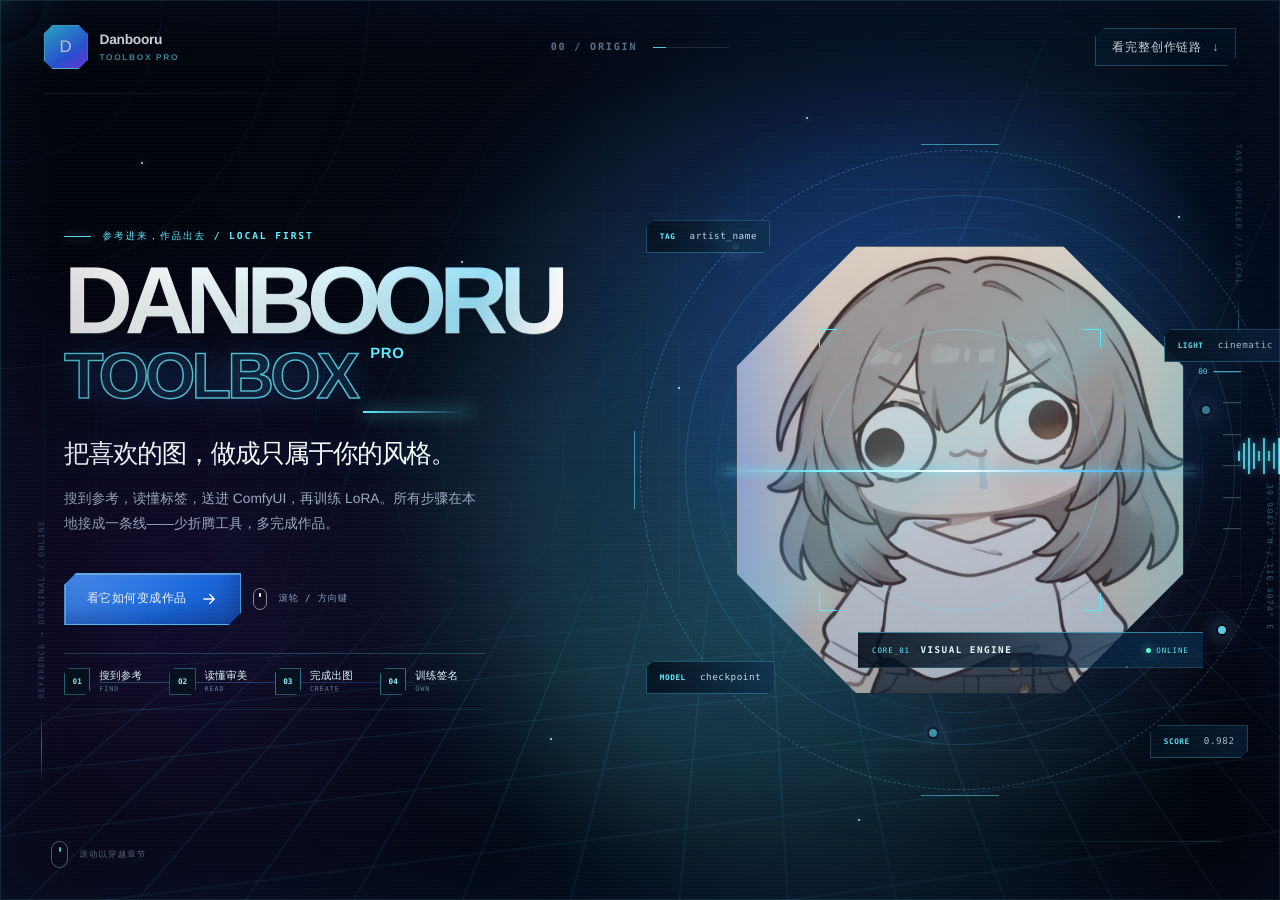
==== commit 208a798d: "Polish hackathon landing experience" ====
--- a/index.html
+++ b/index.html
@@ -5,17 +5,17 @@
     <meta name="viewport" content="width=device-width, initial-scale=1.0, viewport-fit=cover" />
     <meta
       name="description"
-      content="收藏夹很满，作品集呢？Danbooru Toolbox Pro 把搜图、读图、ComfyUI 生成与 LoRA 训练连成一条本地创作工作流。"
+      content="把喜欢的参考图做成只属于你的风格。Danbooru Toolbox Pro 把搜图、读图、ComfyUI 出图与 LoRA 训练连成一条本地创作工作流。"
     />
     <meta name="theme-color" content="#07101f" />
     <link rel="icon" type="image/png" href="./assets/logo--q2vQ9s1.png" />
     <title>Danbooru Toolbox Pro｜标签与图片助手</title>
-    <script type="module"  src="./assets/promo-DK1WEImT.js"></script>
+    <script type="module"  src="./assets/promo-CgAl9LEs.js"></script>
     <link rel="modulepreload"  href="./assets/rolldown-runtime-aKtaBQYM.js">
     <link rel="modulepreload"  href="./assets/modulepreload-polyfill-Dezn_h7o.js">
     <link rel="modulepreload"  href="./assets/gsap-vendor-B0QPNdJ0.js">
     <link rel="modulepreload"  href="./assets/react-vendor-CILzqOOf.js">
-    <link rel="stylesheet"  href="./assets/promo-DI_Pjjp6.css">
+    <link rel="stylesheet"  href="./assets/promo-CCngknA6.css">
   </head>
   <body>
     <div id="promo-root"></div>
--- a/assets/promo-CCngknA6.css
+++ b/assets/promo-CCngknA6.css
@@ -0,0 +1 @@
+:root{--lightningcss-light: ;--lightningcss-dark:initial;color-scheme:dark;font-synthesis:none;text-rendering:geometricprecision;--promo-bg:#02040a;--promo-surface:#07111f;--promo-ink:#f7fbff;--promo-muted:#88a0ba;--promo-line:#74dcff33;--promo-accent:#3478ff;--promo-accent-bright:#61ecff;--promo-violet:#9d5cff;--promo-warm:#efc2a9;--promo-display:"Bahnschrift Condensed", "Arial Narrow", "Microsoft YaHei", sans-serif;--promo-body:"Segoe UI Variable Display", "Microsoft YaHei UI", "Microsoft YaHei", sans-serif;--promo-mono:"Cascadia Code", "SFMono-Regular", Consolas, monospace;--material-face:#060d17f0;--material-face-deep:#01050bfa;--material-edge:#daf4ff38;--material-edge-top:#effcff61;--material-contact:#00070fe0;--material-shadow:#0000008f;font-family:Segoe UI,Microsoft YaHei,system-ui,-apple-system,sans-serif}*{box-sizing:border-box}html,body,#promo-root{width:100%;min-width:100%;max-width:none}html{background:var(--promo-bg);scroll-behavior:smooth;min-width:320px;min-height:100%}html.promo-enhanced,html.promo-enhanced body{overscroll-behavior:none;height:100%;overflow:hidden}body{min-width:320px;min-height:100%;color:var(--promo-ink);font-family:var(--promo-body);background:#02040a;margin:0;overflow-x:hidden}#promo-root{background:#02040a;min-height:100%}button,a{color:inherit;font:inherit}button{border:0}a{text-decoration:none}button:focus-visible,a:focus-visible,[data-scene-heading]:focus-visible{outline:2px solid var(--promo-accent-bright);outline-offset:5px}[data-scene-heading]:focus{scroll-margin-top:7rem}.promo-root{--pointer-x:0;--pointer-y:0;--scene-a-rgb:97, 236, 255;--scene-b-rgb:52, 120, 255;isolation:isolate;background:radial-gradient(circle at calc(73% + var(--pointer-x) * 5%) calc(42% + var(--pointer-y) * 5%), #3175ff3d, transparent 30%), radial-gradient(circle at 12% 68%, #8335ff1f, transparent 31%), linear-gradient(122deg, #02040a 0%, #040914 43%, #020712 72%, #010207 100%);width:100%;min-width:100%;max-width:none;min-height:100svh;position:relative;overflow:clip}.promo-root[data-active-index="1"]{--scene-a-rgb:54, 223, 255;--scene-b-rgb:41, 101, 255}.promo-root[data-active-index="2"]{--scene-a-rgb:120, 226, 255;--scene-b-rgb:137, 76, 255}.promo-root[data-active-index="3"]{--scene-a-rgb:75, 231, 255;--scene-b-rgb:83, 83, 255}.promo-root[data-active-index="4"]{--scene-a-rgb:93, 255, 215;--scene-b-rgb:38, 143, 255}.promo-root[data-active-index="5"]{--scene-a-rgb:221, 252, 255;--scene-b-rgb:91, 104, 255}.promo-root:before{z-index:50;content:"";pointer-events:none;mix-blend-mode:screen;background:repeating-linear-gradient(#ffffff03 0 1px,#0000 1px 4px);position:fixed;inset:0}.promo-root:after{z-index:90;box-shadow:inset 0 0 90px rgba(var(--scene-b-rgb), .11), inset 0 0 190px #00000070;content:"";pointer-events:none;border:1px solid #61ecff21;position:fixed;inset:0}.ambient-tech{z-index:-1;pointer-events:none;width:100vw;min-width:100%;position:fixed;inset:0;overflow:hidden}.ambient-grid{z-index:1;opacity:.3;transform:translate3d(calc(var(--pointer-x) * -16px), calc(var(--pointer-y) * -12px), 0);background-image:linear-gradient(#46b9ff1c 1px,#0000 1px),linear-gradient(90deg,#46b9ff1c 1px,#0000 1px);background-position:50%;background-size:72px 72px;position:absolute;inset:0;-webkit-mask-image:radial-gradient(at 70% 44%,#000 0%,#000000a8 35%,#0000 79%);mask-image:radial-gradient(at 70% 44%,#000 0%,#000000a8 35%,#0000 79%)}.ambient-glow{z-index:2;aspect-ratio:1;background:conic-gradient(from 110deg, transparent, rgba(var(--scene-a-rgb), .23), rgba(var(--scene-b-rgb), .2), transparent);filter:blur(74px);pointer-events:none;width:min(68vw,1180px);transform:translate3d(calc(var(--pointer-x) * 30px), calc(var(--pointer-y) * 22px), 0);border-radius:50%;position:absolute;top:5%;right:-4%}.ambient-aurora,.ambient-depth,.ambient-lens{z-index:3;position:absolute;inset:0}.ambient-aurora i{opacity:.24;filter:blur(44px);mix-blend-mode:screen;will-change:transform;border-radius:50%;width:62vw;height:18vh;position:absolute}.ambient-aurora i:first-child{background:linear-gradient(90deg, transparent, rgba(var(--scene-a-rgb), .72), transparent);transform:rotate(-27deg) translate3d(calc(var(--pointer-x) * 24px), calc(var(--pointer-y) * 15px), 0);animation:9s ease-in-out infinite alternate auroraDriftA;top:4%;right:-13%}.ambient-aurora i:nth-child(2){background:linear-gradient(90deg, transparent, rgba(var(--scene-b-rgb), .58), transparent);width:74vw;transform:rotate(19deg) translate3d(calc(var(--pointer-x) * -18px), calc(var(--pointer-y) * 12px), 0);animation:12s ease-in-out -4s infinite alternate auroraDriftB;bottom:7%;right:8%}.ambient-aurora i:nth-child(3){background:linear-gradient(90deg, transparent, rgba(var(--scene-a-rgb), .4), transparent);width:48vw;height:11vh;animation:10s ease-in-out -2s infinite alternate auroraDriftC;top:43%;left:-26%;transform:rotate(-12deg)}.ambient-depth{opacity:.28;background:repeating-conic-gradient(from 202deg at 71% 51%, rgba(var(--scene-a-rgb), .24) 0 .08deg, transparent .12deg 6.8deg);transform:translate3d(calc(var(--pointer-x) * -10px), calc(var(--pointer-y) * -8px), 0);-webkit-mask-image:radial-gradient(circle at 71% 51%,#0000 0 9%,#000 21%,#0000 70%);mask-image:radial-gradient(circle at 71% 51%,#0000 0 9%,#000 21%,#0000 70%)}.ambient-lens{top:50%;left:71%;border:1px solid rgba(var(--scene-a-rgb), .14);width:min(82vmin,880px);height:min(82vmin,880px);box-shadow:0 0 90px rgba(var(--scene-b-rgb), .14), inset 0 0 70px rgba(var(--scene-a-rgb), .06);transform:translate3d(calc(-50% + var(--pointer-x) * 18px), calc(-50% + var(--pointer-y) * 14px), 0);border-radius:50%;inset:auto}.ambient-lens:before,.ambient-lens:after,.ambient-lens i{aspect-ratio:1;content:"";border-radius:50%;position:absolute;top:50%;left:50%;transform:translate(-50%,-50%)}.ambient-lens:before{border:1px dashed rgba(var(--scene-a-rgb), .2);width:76%}.ambient-lens:after{border:1px solid rgba(var(--scene-b-rgb), .22);width:44%}.ambient-lens i:first-child{border:1px solid rgba(var(--scene-a-rgb), .08);width:118%}.ambient-lens i:last-child{background:radial-gradient(circle, rgba(var(--scene-a-rgb), .18), transparent 70%);width:12%;box-shadow:0 0 58px rgba(var(--scene-a-rgb), .28)}@keyframes auroraDriftA{to{transform:rotate(-23deg) translate3d(calc(var(--pointer-x) * 24px + 5vw), calc(var(--pointer-y) * 15px + 2vh), 0)}}@keyframes auroraDriftB{to{transform:rotate(15deg) translate3d(calc(var(--pointer-x) * -18px - 4vw), calc(var(--pointer-y) * 12px - 3vh), 0)}}@keyframes auroraDriftC{to{transform:rotate(-7deg)translate(5vw,-2vh)}}.ambient-floor{z-index:3;opacity:.44;width:92%;height:82%;transform:perspective(700px) rotateX(63deg) rotateZ(-9deg) translate3d(calc(var(--pointer-x) * -18px), calc(var(--pointer-y) * 12px), 0);transform-origin:top;background-image:linear-gradient(#48c8ff47 1px,#0000 1px),linear-gradient(90deg,#48c8ff47 1px,#0000 1px);background-size:54px 54px;position:absolute;bottom:-43%;right:-14%;-webkit-mask-image:linear-gradient(#0000,#000 24%,#0000 82%);mask-image:linear-gradient(#0000,#000 24%,#0000 82%)}.ambient-beams,.ambient-stars,.ambient-scan{z-index:4;position:absolute;inset:0}.ambient-beams i{opacity:.28;background:linear-gradient(#0000 8%,#50e7ffa6 43%,#0000 77%);width:1px;height:150%;position:absolute;top:-25%;transform:rotate(23deg);box-shadow:0 0 30px #31b7ff8c}.ambient-beams i:first-child{left:28%}.ambient-beams i:nth-child(2){opacity:.5;width:2px;left:68%}.ambient-beams i:nth-child(3){opacity:.18;left:91%}.ambient-stars i{background:#b8f6ff;border-radius:50%;width:2px;height:2px;animation:3.4s ease-in-out infinite starPulse;position:absolute;box-shadow:0 0 9px #54eaff}.ambient-stars i:first-child{top:18%;left:11%}.ambient-stars i:nth-child(2){animation-delay:-.7s;top:29%;left:36%}.ambient-stars i:nth-child(3){animation-delay:-1.9s;top:13%;left:63%}.ambient-stars i:nth-child(4){animation-delay:-2.6s;top:67%;left:18%}.ambient-stars i:nth-child(5){animation-delay:-1.1s;top:82%;left:43%}.ambient-stars i:nth-child(6){animation-delay:-2.1s;top:51%;left:77%}.ambient-stars i:nth-child(7){animation-delay:-.3s;top:24%;left:92%}.ambient-stars i:nth-child(8){animation-delay:-3s;top:74%;left:88%}.ambient-stars i:nth-child(9){animation-delay:-1.6s;top:91%;left:67%}.ambient-stars i:nth-child(10){animation-delay:-2.4s;top:43%;left:53%}.ambient-scan{z-index:5;background:linear-gradient(90deg,#0000,#3dc5ff0f,#0000);width:38%;animation:8s ease-in-out infinite ambientSweep;transform:skew(-18deg)translate(-150%)}.ambient-hud{z-index:6;color:#82ddff59;letter-spacing:.2em;writing-mode:vertical-rl;align-items:center;gap:.8rem;font-family:ui-monospace,SFMono-Regular,Consolas,monospace;font-size:.48rem;display:flex;position:absolute;right:2.3rem}.ambient-hud i{background:linear-gradient(#0000,#61ecff8c,#0000);width:1px;height:72px}.ambient-hud--top{top:16%}.ambient-hud--bottom{bottom:13%;left:2.3rem;right:auto;transform:rotate(180deg)}@keyframes starPulse{50%{opacity:.2;transform:scale(.45)}}@keyframes ambientSweep{0%,18%{opacity:0;transform:skew(-18deg)translate(-150%)}38%,66%{opacity:1}84%,to{opacity:0;transform:skew(-18deg)translate(380%)}}.promo-header{z-index:70;pointer-events:none;grid-template-columns:1fr auto 1fr;align-items:center;width:100%;min-height:94px;padding:1.35rem clamp(1.5rem,3.4vw,4.6rem);display:grid;position:fixed;top:0;left:0}.promo-header:after{content:"";opacity:.5;background:linear-gradient(90deg,#61ecff47,#0000 22% 78%,#61ecff33);height:1px;position:absolute;bottom:0;left:clamp(1.5rem,3.4vw,4.6rem);right:clamp(1.5rem,3.4vw,4.6rem)}.promo-header>*{pointer-events:auto}.promo-brand{justify-self:start;align-items:center;gap:.75rem;display:inline-flex}.promo-brand-mark{clip-path:polygon(20% 0,80% 0,100% 20%,100% 80%,80% 100%,20% 100%,0 80%,0 20%);width:44px;height:44px;font-family:var(--promo-display);background:linear-gradient(145deg,#39d8ff,#3167ff 62%,#7f3cff);border:1px solid #61ecffbd;place-items:center;font-size:1.05rem;display:grid;box-shadow:0 0 0 4px #3478ff14,0 0 34px #34beff6b}.promo-brand>span:last-child{flex-direction:column;line-height:1;display:flex}.promo-brand strong{letter-spacing:-.02em;font-size:.86rem}.promo-brand small{color:#61ecffa8;letter-spacing:.2em;margin-top:.35rem;font-size:.52rem;font-weight:800}.promo-chapter{color:#9ac2dda8;letter-spacing:.18em;align-items:center;gap:1rem;font-family:ui-monospace,SFMono-Regular,Consolas,monospace;font-size:.63rem;font-weight:700;display:flex}.promo-chapter>i{background:#ffffff24;width:76px;height:1px;display:block;position:relative;overflow:hidden}.promo-chapter b{background:var(--promo-accent-bright);transition:width .5s cubic-bezier(.16,1,.3,1);position:absolute;inset:0 auto 0 0}.header-cta{clip-path:polygon(9px 0,100% 0,100% calc(100% - 9px),calc(100% - 9px) 100%,0 100%,0 9px);cursor:pointer;letter-spacing:.08em;background:#184f8e1a;border:1px solid #61ecff4d;justify-self:end;min-height:38px;padding:0 1rem;font-size:.72rem;font-weight:800;transition:color .2s,border-color .2s}.header-cta span{margin-left:.4rem;transition:transform .25s cubic-bezier(.16,1,.3,1);display:inline-block}.header-cta:hover{color:var(--promo-accent-bright);background:#2fb3ff1f;border-color:#61ecffcc}.header-cta:hover span{transform:translate(3px,-3px)}.promo-stage{min-height:100svh;position:relative}.promo-root[data-enhanced=true] .promo-stage{height:100svh;overflow:hidden}.promo-root[data-enhanced=true]{width:auto;min-width:0;max-width:none;height:auto;min-height:0;position:fixed;inset:0;overflow:hidden}.promo-section{transform-origin:68%;background:0 0;min-height:100svh;position:relative;overflow:hidden}.promo-section:after{z-index:0;content:"";opacity:.55;pointer-events:none;background:linear-gradient(90deg,#0000,#61ecff5c);width:clamp(190px,17vw,340px);height:1px;position:absolute;bottom:6.5vh;right:4.5vw}.promo-section[data-active=true]:before{animation:1.05s cubic-bezier(.16,1,.3,1) both sceneFieldBoot}.promo-section[data-active=true]:after{transform-origin:100%;animation:1.1s cubic-bezier(.16,1,.3,1) .18s both sceneRailBoot}@keyframes sceneFieldBoot{0%{opacity:0;transform:scale(.92)}to{opacity:1;transform:scale(1)}}@keyframes sceneRailBoot{0%{opacity:0;transform:scaleX(0)}to{opacity:.55;transform:scaleX(1)}}.promo-root[data-enhanced=true] .promo-section{opacity:0;visibility:hidden;position:absolute;inset:0}.promo-root[data-enhanced=true] .promo-section:not([data-active=true]) *{animation-play-state:paused!important}.promo-root[data-enhanced=true] .promo-section[data-active=true]{opacity:1;visibility:visible}.scene--organize,.scene--train{transform-origin:32%}.scene--final{transform-origin:50%}.scene-layout{--scene-pad-inline:clamp(4rem, 5vw, 7rem);--scene-pad-right:var(--scene-pad-inline);--scene-pad-top:clamp(7rem, 11vh, 9rem);--scene-pad-bottom:clamp(4.5rem, 8vh, 6.5rem);width:100%;max-width:none;min-height:100svh;padding:var(--scene-pad-top) var(--scene-pad-right) var(--scene-pad-bottom) var(--scene-pad-inline);align-items:center;gap:clamp(2rem,3.5vw,6rem);margin:0;display:grid;position:relative}.scene-layout>*{min-width:0}.scene-copy{z-index:4;max-width:620px;position:relative}.scene-kicker{color:var(--promo-accent-bright);letter-spacing:.2em;text-transform:uppercase;text-shadow:0 0 18px #61ecff61;margin:0 0 1.45rem;font-family:ui-monospace,SFMono-Regular,Consolas,monospace;font-size:clamp(.6rem,.72vw,.72rem);font-weight:800}.scene-kicker:before{background:var(--promo-accent-bright);content:"";vertical-align:middle;width:1.7rem;height:1px;margin-right:.7rem;display:inline-block;box-shadow:0 0 10px #61ecffcc}.scene-number{color:#7ea4dc12;font-family:var(--promo-display);pointer-events:none;font-size:clamp(8rem,13vw,13rem);line-height:1;position:absolute;top:-5.1rem;left:-.08em}.feature-title{font-family:var(--promo-display);letter-spacing:0;text-shadow:0 0 34px #2a93ff21;margin:0;font-size:clamp(3rem,5.2vw,6.1rem);font-weight:950;line-height:1.08}.feature-title-line{white-space:nowrap;display:block}.feature-lead{color:#a9b6c8;max-width:34rem;margin:clamp(1.4rem,3vh,2rem) 0 0;font-size:clamp(.9rem,1.15vw,1.12rem);line-height:1.85}.feature-facts{border-top:1px solid var(--promo-line);gap:clamp(2rem,5vw,4.5rem);margin-top:clamp(2rem,4vh,3.2rem);padding-top:1.4rem;display:flex}.feature-facts div{flex-direction:column;display:flex}.feature-facts strong{font-family:var(--promo-display);font-size:clamp(1.2rem,2vw,2rem)}.feature-facts span{color:var(--promo-muted);letter-spacing:.12em;margin-top:.4rem;font-size:.67rem}.promo-root[data-enhanced=true] .promo-reveal{opacity:0}.promo-root[data-enhanced=true] .promo-section[data-active=true] .promo-reveal{animation:.64s cubic-bezier(.16,1,.3,1) both promoReveal}.promo-root[data-enhanced=true] .promo-section[data-active=true] .promo-reveal:first-child{animation-delay:.18s}.promo-root[data-enhanced=true] .promo-section[data-active=true] .promo-reveal:nth-child(2){animation-delay:.24s}.promo-root[data-enhanced=true] .promo-section[data-active=true] .promo-reveal:nth-child(3){animation-delay:.3s}.promo-root[data-enhanced=true] .promo-section[data-active=true] .promo-reveal:nth-child(4){animation-delay:.36s}.promo-root[data-enhanced=true] .promo-section[data-active=true] .promo-reveal:nth-child(5){animation-delay:.42s}@keyframes promoReveal{0%{opacity:0;transform:translateY(20px)}to{opacity:1;transform:translateY(0)}}.hero-layout{grid-template-columns:minmax(0,1.05fr) minmax(360px,.95fr)}.hero-title{font-family:var(--promo-display);letter-spacing:-.085em;text-transform:uppercase;flex-direction:column;margin:0;font-size:clamp(4.2rem,7.7vw,9.2rem);font-weight:950;line-height:.78;display:flex}.hero-title>span:last-child{color:#0000;-webkit-text-stroke:1.2px #f3f6fbb8;letter-spacing:-.06em;margin-top:.22em;font-size:.68em}.hero-title em{color:var(--promo-accent-bright);vertical-align:top;-webkit-text-stroke:0;letter-spacing:.04em;font-size:.23em;font-style:normal;display:inline-block;transform:translateY(-.22em)}.hero-lead{font-family:var(--promo-display);letter-spacing:-.045em;margin:clamp(1.8rem,4vh,3.2rem) 0 0;font-size:clamp(1.25rem,2vw,2.05rem);font-weight:900}.hero-detail{max-width:39rem;color:var(--promo-muted);margin:1rem 0 0;font-size:clamp(.86rem,1.05vw,1.05rem);line-height:1.8}.hero-actions,.final-actions{align-items:center;gap:.8rem;margin-top:clamp(1.8rem,4vh,3rem);display:flex}.hero-control-note{color:var(--promo-muted);letter-spacing:.08em;align-items:center;gap:.7rem;font-family:ui-monospace,SFMono-Regular,Consolas,monospace;font-size:.58rem;display:inline-flex}.promo-button{cursor:pointer;letter-spacing:.04em;border:1px solid #0000;border-radius:999px;justify-content:center;align-items:center;gap:.85rem;min-height:52px;padding:0 1.35rem;font-size:.76rem;font-weight:850;transition:transform .28s cubic-bezier(.16,1,.3,1),background .2s,border-color .2s;display:inline-flex}.promo-button svg{fill:none;stroke:currentColor;stroke-linecap:round;stroke-linejoin:round;stroke-width:1.8px;width:18px;transition:transform .25s cubic-bezier(.16,1,.3,1)}.promo-button:hover{transform:translateY(-3px)}.promo-button:hover svg{transform:translate(4px)}.promo-button--primary{background:var(--promo-accent);box-shadow:0 14px 40px #3576eb3d}.promo-button--primary:hover{background:#609bff}.promo-button--ghost{background:#ffffff06;border-color:#ffffff2b}.promo-button--ghost:hover{border-color:#8bb8ff8c}.button-wheel{border:1px solid #ffffff80;border-radius:10px;width:14px;height:22px;display:block;position:relative}.button-wheel:after{content:"";background:#fff;border-radius:2px;width:2px;height:4px;animation:1.7s ease-in-out infinite wheelDot;position:absolute;top:4px;left:5px}@keyframes wheelDot{0%{opacity:0;transform:translateY(0)}25%{opacity:1}75%{opacity:1}to{opacity:0;transform:translateY(7px)}}.hero-proof{color:#718097;letter-spacing:.09em;text-transform:uppercase;align-items:center;gap:.65rem;margin-top:clamp(1.8rem,4vh,3.5rem);font-family:ui-monospace,SFMono-Regular,Consolas,monospace;font-size:.58rem;display:flex}.hero-proof i{background:var(--promo-accent);border-radius:50%;width:3px;height:3px}.hero-visual{aspect-ratio:1;width:min(42vw,650px);transform:translate3d(calc(var(--pointer-x) * 22px), calc(var(--pointer-y) * 15px), 0);justify-self:center;transition:transform .2s ease-out;position:relative}.hero-mascot-halo{filter:blur(58px);background:#679dff40;border-radius:50%;position:absolute;inset:12%}.hero-mascot-frame{background:#dbc6b8;border:1px solid #ffffff38;border-radius:50%;position:absolute;inset:13%;overflow:hidden;box-shadow:0 35px 90px #0000006b,inset 0 0 0 11px #ffffff09}.hero-mascot-frame:after{content:"";background:linear-gradient(140deg,#0000 35%,#5893ff2e);position:absolute;inset:0}.hero-mascot-frame img{object-fit:cover;width:100%;height:100%;transform:scale(1.03)}.hero-orbit{border:1px solid #8db4ee38;border-radius:50%;position:absolute}.hero-orbit:before,.hero-orbit:after{border:2px solid var(--promo-bg);background:var(--promo-accent-bright);content:"";border-radius:50%;width:8px;height:8px;position:absolute;box-shadow:0 0 18px #8bb8ffcc}.hero-orbit--outer{animation:24s linear infinite orbitSpin;inset:1%}.hero-orbit--outer:before{top:14%;left:14%}.hero-orbit--outer:after{bottom:24%;right:8%}.hero-orbit--inner{opacity:.55;border-style:dashed;animation:18s linear infinite reverse orbitSpin;inset:8%}.hero-orbit--inner:before{top:38%;right:4%}.hero-orbit--inner:after{bottom:1%;left:44%}@keyframes orbitSpin{to{transform:rotate(360deg)}}.orbit-label{color:#b7c5d8;letter-spacing:.06em;-webkit-backdrop-filter:blur(12px);backdrop-filter:blur(12px);background:#071120b8;border:1px solid #96b9eb33;border-radius:999px;padding:.55rem .75rem;font-family:ui-monospace,SFMono-Regular,Consolas,monospace;font-size:.58rem;animation:4s ease-in-out infinite labelFloat;position:absolute;box-shadow:0 12px 36px #00000038}.orbit-label--two{animation-delay:-1.2s;top:28%;right:-4%}.orbit-label--three{animation-delay:-2.1s;bottom:16%;left:-3%}.orbit-label--four{animation-delay:-3s;bottom:5%;right:3%}@keyframes labelFloat{0%,to{transform:translateY(0)}50%{transform:translateY(-8px)}}.hero-scanline{background:linear-gradient(90deg,#0000,#7baeffb3,#0000);width:88%;height:1px;animation:4.6s ease-in-out infinite scanLine;position:absolute;top:50%;left:6%;overflow:visible;box-shadow:0 0 15px #5493ff8c}@keyframes scanLine{0%,to{opacity:0;transform:translateY(-150px)}18%,82%{opacity:.75}50%{transform:translateY(150px)}}.hero-coordinate{color:#c2d2e873;letter-spacing:.16em;writing-mode:vertical-rl;font-family:ui-monospace,SFMono-Regular,Consolas,monospace;font-size:.5rem;position:absolute;bottom:28%;right:2%}.hero-layout{isolation:isolate;grid-template-columns:minmax(0,.9fr) minmax(0,1.1fr)}.hero-layout:before{z-index:-1;color:#0000;content:"D/01";font-family:var(--promo-display);opacity:.12;pointer-events:none;-webkit-text-stroke:1px #54c1ff6b;font-size:clamp(15rem,28vw,36rem);font-weight:950;line-height:.7;position:absolute;top:50%;left:1.6vw;transform:translateY(-47%)}.hero-copy{max-width:830px}.hero-title{z-index:3;filter:drop-shadow(0 0 24px #4285ff21);font-size:clamp(4.8rem,7.45vw,9.5rem);line-height:.75;position:relative}.hero-title>span:first-child{box-sizing:content-box;color:#0000;text-shadow:0 0 42px #5ce2ff29;background:linear-gradient(110deg,#fff 8%,#d7f8ff 51%,#7adfff 79%,#fff 94%);-webkit-background-clip:text;background-clip:text;align-self:flex-start;width:max-content;max-width:none;padding-inline-end:.14em;overflow:visible}.hero-title>span:last-child{color:#61ecff0f;-webkit-text-stroke:1.5px #61ecffc7;text-shadow:0 0 34px #35a0ff45;position:relative}.hero-title>span:last-child:after{background:linear-gradient(90deg, var(--promo-accent-bright), transparent);width:26%;height:.035em;box-shadow:0 0 15px var(--promo-accent-bright);content:"";position:absolute;bottom:-.2em;right:3%}.hero-lead{color:#f4fbff;text-shadow:0 0 28px #4cbbff2e}.hero-detail{color:#98abc0}.promo-button{clip-path:polygon(12px 0,100% 0,100% calc(100% - 12px),calc(100% - 12px) 100%,0 100%,0 12px);border-radius:0}.promo-button--primary{background:linear-gradient(110deg,#2e6aff,#18bddd 72%,#64efff);border-color:#79f1ff85;position:relative;box-shadow:0 0 0 1px #359dff1f,0 0 34px #30a6ff52,inset 0 0 20px #ffffff1a}.promo-button--primary:hover{background:linear-gradient(110deg,#417cff,#34d7ef 72%,#9bf7ff);box-shadow:0 0 44px #30c4ff73}.hero-proof{color:#7090a8;background:linear-gradient(90deg,#1f8fce17,#0000);border-left:1px solid #61ecff6b;width:fit-content;padding:.72rem .95rem}.hero-visual{width:min(49vw,920px,90svh);transform:translate3d(calc(var(--pointer-x) * 32px), calc(var(--pointer-y) * 22px), 0);justify-self:end;margin-inline-end:calc(-1 * var(--scene-pad-right))}.hero-reactor-shell{opacity:.82;background:linear-gradient(var(--promo-accent-bright), var(--promo-accent-bright)) 50% 0 / 12% 1px no-repeat, linear-gradient(var(--promo-accent-bright), var(--promo-accent-bright)) 50% 100% / 12% 1px no-repeat, linear-gradient(var(--promo-accent-bright), var(--promo-accent-bright)) 0 50% / 1px 12% no-repeat, linear-gradient(var(--promo-accent-bright), var(--promo-accent-bright)) 100% 50% / 1px 12% no-repeat;filter:drop-shadow(0 0 12px #61ecff57);position:absolute;inset:-1%}.hero-reactor-shell:before,.hero-reactor-shell:after{clip-path:polygon(27% 0,73% 0,100% 27%,100% 73%,73% 100%,27% 100%,0 73%,0 27%);content:"";border:1px solid #64daff2e;position:absolute;inset:7%}.hero-reactor-shell:after{opacity:.48;border-style:dashed;animation:3.8s ease-in-out infinite reactorBreathe;inset:2%}.hero-mascot-halo{filter:blur(70px);background:linear-gradient(135deg,#2f6cff7a,#50ebff47,#9e42ff4d);border-radius:34%;inset:10%}.hero-mascot-frame{clip-path:polygon(27% 0,73% 0,100% 27%,100% 73%,73% 100%,27% 100%,0 73%,0 27%);background:#0b1421;border:1px solid #77eeffc2;border-radius:0;inset:15%;box-shadow:0 0 0 9px #226eb714,0 0 76px #2aa2ff66,inset 0 0 70px #237cff29}.hero-mascot-frame:before{z-index:2;content:"";pointer-events:none;background:linear-gradient(90deg,#3478ff52,#0000 18% 82%,#61ecff3d),linear-gradient(#0308120a,#0d2b4e4d);position:absolute;inset:0}.hero-mascot-frame:after{z-index:3;background:linear-gradient(140deg,#0000 29%,#76f1ff2e 48%,#0000 54%)}.hero-mascot-frame img{filter:saturate(.72)contrast(1.13)brightness(.93)hue-rotate(3deg);transform:scale(1.08)}.hero-image-grid{z-index:4;opacity:.26;pointer-events:none;background-image:linear-gradient(#49d6ff2e 1px,#0000 1px),linear-gradient(90deg,#49d6ff2e 1px,#0000 1px);background-size:32px 32px;position:absolute;inset:0;-webkit-mask-image:linear-gradient(#0000,#000 40%,#0000 90%);mask-image:linear-gradient(#0000,#000 40%,#0000 90%)}.hero-orbit{filter:drop-shadow(0 0 9px #3bb5ff38);border-color:#60daff52;border-radius:50%}.hero-orbit--outer{border-style:dashed;border-width:1px;inset:0}.hero-orbit--inner{border-style:solid;inset:7%;box-shadow:inset 0 0 40px #267aff14}.hero-orbit--micro{opacity:.62;border-style:dotted;animation:12s linear infinite orbitSpin;inset:12%}.hero-reticle{z-index:7;border:1px solid #61ecff5c;border-radius:50%;position:absolute;inset:28%}.hero-reticle i{border-color:var(--promo-accent-bright);width:18px;height:18px;filter:drop-shadow(0 0 6px var(--promo-accent-bright));border-style:solid;position:absolute}.hero-reticle i:first-child{border-width:1px 0 0 1px;top:-1px;left:-1px}.hero-reticle i:nth-child(2){border-width:1px 1px 0 0;top:-1px;right:-1px}.hero-reticle i:nth-child(3){border-width:0 1px 1px 0;bottom:-1px;right:-1px}.hero-reticle i:nth-child(4){border-width:0 0 1px 1px;bottom:-1px;left:-1px}.orbit-label{z-index:8;color:#bdd7e6;clip-path:polygon(7px 0,100% 0,100% calc(100% - 7px),calc(100% - 7px) 100%,0 100%,0 7px);background:linear-gradient(100deg,#05111ff0,#0e304e99);border-color:#5ce1ff52;border-radius:0;padding:.62rem .78rem;box-shadow:0 0 24px #28a4ff21}.orbit-label b{color:var(--promo-accent-bright);margin-right:.5rem;font-size:.48rem}.orbit-label--one{top:11%;left:1%}.orbit-label--two{top:28%;right:-1%}.orbit-label--three{bottom:15%;left:1%}.orbit-label--four{bottom:5%;right:5%}.hero-scanline{z-index:9;background:linear-gradient(90deg,#0000,#78f1ff 20%,#fff 50%,#58bfff 80%,#0000);width:74%;height:2px;left:13%;box-shadow:0 0 8px #61ecff,0 0 28px #3494ffbf}.hero-core-status{z-index:8;background:linear-gradient(90deg,#040d1be6,#0d395c94);border-top:1px solid #61ecff7a;border-bottom:1px solid #61ecff2e;grid-template-columns:auto 1fr auto;align-items:center;gap:.65rem;width:54%;padding:.72rem .9rem;font-family:ui-monospace,SFMono-Regular,Consolas,monospace;display:grid;position:absolute;bottom:19%;right:12%}.hero-core-status span,.hero-core-status i{color:var(--promo-accent-bright);letter-spacing:.12em;font-size:.47rem;font-style:normal}.hero-core-status strong{color:#e3f8ff;letter-spacing:.16em;font-size:.58rem}.hero-core-status i:before{content:"";background:#61ffd1;border-radius:50%;width:5px;height:5px;margin-right:.35rem;display:inline-block;box-shadow:0 0 10px #61ffd1}.hero-waveform{z-index:8;align-items:center;gap:3px;height:36px;display:flex;position:absolute;top:45%;right:0}.hero-waveform i{background:var(--promo-accent-bright);width:2px;height:30%;animation:1.4s ease-in-out infinite alternate waveSignal;box-shadow:0 0 6px #61ecffcc}.hero-waveform i:nth-child(2n){height:72%;animation-delay:-.4s}.hero-waveform i:nth-child(3n){height:100%;animation-delay:-.8s}.hero-coordinate{color:#69d9ff7a;bottom:25%;right:1%}@keyframes waveSignal{to{opacity:.35;height:12%}}@keyframes reactorBreathe{50%{opacity:.22;transform:scale(.985)}}.feature-layout{grid-template-columns:minmax(300px,.78fr) minmax(480px,1.22fr)}.feature-layout--reverse{grid-template-columns:minmax(480px,1.18fr) minmax(300px,.82fr)}.search-console{clip-path:polygon(28px 0,100% 0,100% calc(100% - 28px),calc(100% - 28px) 100%,0 100%,0 28px);width:100%;max-width:940px;transform:perspective(1300px) rotateY(-7deg) rotateX(2deg) translate3d(calc(var(--pointer-x) * -12px), calc(var(--pointer-y) * -8px), 0);background:linear-gradient(150deg,#0a1f35f5,#030913fa);border:1px solid #61ecff4d;border-radius:0;padding:clamp(1.1rem,2vw,1.8rem);position:relative;overflow:hidden;box-shadow:0 0 0 1px #3281ff14,0 0 80px #1e80ff33,0 45px 110px #0000007a}.search-console:before{content:"";pointer-events:none;background:linear-gradient(125deg,#3ad2ff21,#0000 28%),repeating-linear-gradient(90deg,#0000 0 47px,#46c8ff06 48px);position:absolute;inset:0}.console-topline,.console-footer,.source-row{align-items:center;display:flex;position:relative}.console-topline{color:#8595aa;letter-spacing:.15em;justify-content:space-between;margin-bottom:1.2rem;font-family:ui-monospace,SFMono-Regular,Consolas,monospace;font-size:.56rem;font-weight:800}.console-status{color:#96c6ff}.console-status i{background:#79b1ff;border-radius:50%;width:6px;height:6px;margin-right:.42rem;animation:1.6s ease-in-out infinite statusPulse;display:inline-block;box-shadow:0 0 12px #79b1ff}@keyframes statusPulse{50%{opacity:.35}}.search-field{background:#1c71a00f;border:1px solid #61ecff38;border-radius:0;align-items:center;gap:.8rem;min-height:58px;padding:0 1rem;display:flex;position:relative;box-shadow:inset 0 0 26px #2981ff0f}.search-symbol{color:var(--promo-accent-bright);font-size:1.55rem;line-height:1}.search-query{color:#edf3fc;flex:1;font-family:ui-monospace,SFMono-Regular,Consolas,monospace;font-size:clamp(.72rem,1.1vw,.95rem)}.search-shortcut{color:#708097;border:1px solid #ffffff21;border-radius:.42rem;padding:.3rem .46rem;font-size:.58rem}.source-row{color:#66768c;letter-spacing:.09em;white-space:nowrap;gap:clamp(.65rem,1.5vw,1.35rem);margin:1rem 0;font-size:.52rem;font-weight:850;overflow:hidden}.source-row .is-active{color:var(--promo-accent-bright)}.result-grid{grid-template-rows:repeat(2,minmax(130px,18vh));grid-template-columns:1.35fr .9fr .9fr;gap:.75rem;display:grid}.result-tile{background-color:#15243a;border:1px solid #63dbff2b;border-radius:.15rem;min-height:0;position:relative;overflow:hidden}.result-tile:before,.result-tile:after{content:"";border-radius:50%;position:absolute}.result-tile:before{aspect-ratio:1;filter:blur(2px);background:#ffffff2e;width:55%;top:15%;left:20%}.result-tile:after{aspect-ratio:1;border:1px solid #ffffff40;width:80%;bottom:-30%;right:-16%}.result-tile span{z-index:3;color:#ffffffbf;letter-spacing:.1em;font-family:ui-monospace,SFMono-Regular,Consolas,monospace;font-size:.48rem;position:absolute;bottom:.7rem;right:.8rem}.result-tile--portrait{background:#d6bfae;grid-row:1/3}.result-tile--portrait:before,.result-tile--portrait:after{display:none}.result-tile--portrait img{object-fit:cover;filter:saturate(.82)contrast(1.04);width:100%;height:100%;transition:transform .8s cubic-bezier(.16,1,.3,1)}.search-console:hover .result-tile--portrait img{transform:scale(1.035)}.result-tile--violet{background:linear-gradient(145deg,#374f82,#76678e)}.result-tile--blue{background:linear-gradient(145deg,#1e5b83,#6bb3c4)}.result-tile--peach{background:linear-gradient(145deg,#805e64,#e6ae8c)}.console-footer{color:#607088;letter-spacing:.12em;justify-content:space-between;gap:1rem;margin-top:1rem;font-family:ui-monospace,SFMono-Regular,Consolas,monospace;font-size:.48rem}.console-footer div{flex:1;gap:4px;display:flex}.console-footer i{background:#ffffff14;flex:1;height:2px;overflow:hidden}.console-footer i:after{background:var(--promo-accent);content:"";transform-origin:0;width:100%;height:100%;animation:2.4s ease-in-out infinite alternate indexBar;display:block}.console-footer i:nth-child(2):after{animation-delay:-.4s}.console-footer i:nth-child(3):after{animation-delay:-1.2s}.console-footer i:nth-child(4):after{animation-delay:-.8s}.console-footer i:nth-child(5):after{animation-delay:-1.7s}@keyframes indexBar{0%{transform:scaleX(.12)}to{transform:scaleX(.95)}}.asset-intelligence{aspect-ratio:1.05;width:min(48vw,820px);transform:translate3d(calc(var(--pointer-x) * 12px), calc(var(--pointer-y) * 10px), 0);justify-self:center;position:relative}.asset-photo{clip-path:polygon(30px 0,100% 0,100% calc(100% - 30px),calc(100% - 30px) 100%,0 100%,0 30px);background:#dac4b4;border:1px solid #61ecff61;border-radius:0;position:absolute;inset:5% 22% 5% 10%;overflow:hidden;box-shadow:0 0 58px #2299ff2e,0 38px 90px #0000007a}.asset-photo:after{content:"";background:linear-gradient(90deg,#0000 49.8%,#ffffff2e 50%,#0000 50.2%),linear-gradient(#0000 49.8%,#ffffff2e 50%,#0000 50.2%),linear-gradient(#0000 62%,#0309128c);position:absolute;inset:0}.asset-photo img{object-fit:cover;width:100%;height:100%}.asset-focus{z-index:2;border:1px solid #7eb8ffcc;width:54px;height:54px;position:absolute}.asset-focus:before,.asset-focus:after{content:"";background:#7eb8ffcc;position:absolute}.asset-focus:before{width:70px;height:1px;top:50%;left:-8px}.asset-focus:after{width:1px;height:70px;top:-8px;left:50%}.asset-focus--one{top:30%;left:31%}.asset-focus--two{width:34px;height:34px;bottom:22%;right:18%}.asset-data{z-index:4;clip-path:polygon(8px 0,100% 0,100% calc(100% - 8px),calc(100% - 8px) 100%,0 100%,0 8px);-webkit-backdrop-filter:blur(16px);backdrop-filter:blur(16px);background:linear-gradient(110deg,#040e1bf0,#0b3148c7);border:1px solid #61ecff47;border-radius:0;grid-template-columns:1fr auto;gap:.25rem 2rem;width:min(260px,42%);padding:1rem 1.15rem;display:grid;position:absolute;box-shadow:0 0 34px #1d91ff21,0 18px 50px #00000057}.asset-data small{color:var(--promo-accent-bright);letter-spacing:.16em;grid-column:1/3;font-family:ui-monospace,SFMono-Regular,Consolas,monospace;font-size:.48rem;font-weight:800}.asset-data strong{text-overflow:ellipsis;font-size:.78rem;overflow:hidden}.asset-data span{color:#9baabd;font-family:ui-monospace,SFMono-Regular,Consolas,monospace;font-size:.65rem}.asset-index{color:#596a82;letter-spacing:.18em;font-family:ui-monospace,SFMono-Regular,Consolas,monospace;font-size:.52rem;position:absolute;bottom:2%;left:11%}.asset-crosshair{width:1px;height:1px;box-shadow:0 0 0 1px var(--promo-accent-bright);position:absolute}.asset-crosshair:before,.asset-crosshair:after{content:"";background:#7baeff66;position:absolute}.asset-crosshair:before{width:140px;height:1px;top:0;left:-70px}.asset-crosshair:after{width:1px;height:140px;top:-70px;left:0}.asset-crosshair--one{top:18%;left:4%}.asset-crosshair--two{bottom:21%;right:13%}.feature-tags{flex-wrap:wrap;gap:.55rem;margin-top:2rem;display:flex}.feature-tags span{clip-path:polygon(6px 0,100% 0,100% calc(100% - 6px),calc(100% - 6px) 100%,0 100%,0 6px);color:#8fa1b8;letter-spacing:.06em;background:#238bc10d;border:1px solid #97b8e62b;border-radius:0;padding:.6rem .85rem;font-size:.64rem}.creation-pipeline{width:min(57vw,1040px);min-height:430px;transform:translate3d(calc(var(--pointer-x) * -9px), calc(var(--pointer-y) * 8px), 0);grid-template-columns:repeat(3,1fr);justify-self:end;align-items:center;gap:clamp(1rem,2vw,2rem);display:grid;position:relative}.pipeline-beam{z-index:0;background:#61ecff3d;height:1px;position:absolute;top:50%;left:7%;right:7%;overflow:hidden;box-shadow:0 0 18px #33bbff40}.pipeline-beam span{background:linear-gradient(90deg,#0000,#72a9ff,#0000);width:30%;height:100%;animation:2.8s ease-in-out infinite beamTravel;display:block}@keyframes beamTravel{0%{transform:translate(-100%)}to{transform:translate(430%)}}.pipeline-node{z-index:2;clip-path:polygon(18px 0,100% 0,100% calc(100% - 18px),calc(100% - 18px) 100%,0 100%,0 18px);background:linear-gradient(155deg,#0a233af7,#030a14fa);border:1px solid #61ecff40;border-radius:0;min-height:280px;padding:clamp(1.2rem,2vw,1.8rem);position:relative;box-shadow:0 0 38px #2180ff1a,0 30px 74px #0000006b}.pipeline-node--prompt{transform:translateY(-34px)}.pipeline-node--output{transform:translateY(22px)}.node-index{color:#8bb8ff52;font-family:var(--promo-display);margin-bottom:clamp(3.2rem,8vh,5.4rem);font-size:2.2rem;line-height:1}.pipeline-node small{color:var(--promo-accent-bright);letter-spacing:.17em;font-family:ui-monospace,SFMono-Regular,Consolas,monospace;font-size:.49rem;font-weight:800;display:block}.pipeline-node strong{margin-top:.45rem;font-size:clamp(.9rem,1.2vw,1.16rem);display:block}.tag-stream{flex-wrap:wrap;gap:.34rem;margin-top:1rem;display:flex}.tag-stream span{color:#9ebff3;background:#4d8dff21;border-radius:.35rem;padding:.35rem .48rem;font-family:ui-monospace,SFMono-Regular,Consolas,monospace;font-size:.47rem}.prompt-lines{flex-direction:column;gap:.45rem;margin-top:1rem;display:flex}.prompt-lines i{background:#ffffff1c;border-radius:4px;height:4px}.prompt-lines i:nth-child(2){width:74%}.prompt-lines i:nth-child(3){background:#5694ff73;width:48%}.output-preview{background:#dbc4b3;border-radius:.6rem;height:74px;margin-top:1rem;overflow:hidden}.output-preview img{object-fit:cover;object-position:50% 28%;width:100%;height:100%}.pipeline-pulse{z-index:3;background:var(--promo-accent-bright);border-radius:50%;width:8px;height:8px;animation:1.7s ease-in-out infinite nodePulse;position:absolute;top:calc(50% - 4px);box-shadow:0 0 20px #79adffe6}.pipeline-pulse--one{left:32.4%}.pipeline-pulse--two{animation-delay:-.8s;right:32.4%}@keyframes nodePulse{50%{opacity:.4;transform:scale(1.8)}}.pipeline-caption{color:#52647d;letter-spacing:.18em;font-family:ui-monospace,SFMono-Regular,Consolas,monospace;font-size:.5rem;position:absolute;bottom:0;right:0}.training-layout{grid-template-columns:minmax(310px,.7fr) minmax(540px,1.3fr)}.training-metrics{border-top:1px solid var(--promo-line);gap:clamp(1.5rem,4vw,3rem);margin-top:2.2rem;padding-top:1.4rem;display:flex}.training-metrics div{grid-template-columns:auto auto;gap:.25rem .7rem;display:grid}.training-metrics span{color:#708096;letter-spacing:.17em;grid-column:1/3;font-family:ui-monospace,SFMono-Regular,Consolas,monospace;font-size:.5rem;font-weight:800}.training-metrics strong{font-family:var(--promo-display);font-size:1.35rem}.training-metrics i{color:#76b0ff;align-self:end;padding-bottom:.2rem;font-family:ui-monospace,SFMono-Regular,Consolas,monospace;font-size:.5rem;font-style:normal}.training-stage{aspect-ratio:1.42;width:min(58vw,1040px);transform:perspective(1300px) rotateY(-6deg) rotateX(1deg) translate3d(calc(var(--pointer-x) * -10px), calc(var(--pointer-y) * 7px), 0);justify-self:end;position:relative}.training-window{clip-path:polygon(26px 0,100% 0,100% calc(100% - 26px),calc(100% - 26px) 100%,0 100%,0 26px);background:#eef3f8;border:1px solid #61ecff57;border-radius:0;position:absolute;inset:4% 0 11% 3%;overflow:hidden;box-shadow:0 0 62px #2088ff2e,0 42px 100px #0000007a}.window-bar{z-index:3;background:#081220f0;align-items:center;gap:.35rem;width:100%;height:38px;padding:0 .8rem;display:flex;position:absolute;top:0;left:0}.window-bar i{background:#40506a;border-radius:50%;width:7px;height:7px}.window-bar i:first-child{background:#ff9f8c}.window-bar i:nth-child(2){background:#eac47b}.window-bar i:nth-child(3){background:#78bfa1}.window-bar span{color:#728198;letter-spacing:.14em;margin-left:auto;font-family:ui-monospace,SFMono-Regular,Consolas,monospace;font-size:.47rem}.training-window img{object-fit:cover;object-position:50% 17%;width:100%;height:100%;transform:scale(1.06)}.metric-overlay{z-index:4;clip-path:polygon(12px 0,100% 0,100% calc(100% - 12px),calc(100% - 12px) 100%,0 100%,0 12px);-webkit-backdrop-filter:blur(14px);backdrop-filter:blur(14px);background:linear-gradient(130deg,#030d1af5,#082a41e8);border:1px solid #61ecff52;border-radius:0;width:min(52%,430px);padding:1rem 1.2rem .8rem;position:absolute;bottom:2%;right:-2%;box-shadow:0 0 38px #22a7ff29,0 24px 60px #0000007a}.metric-head,.metric-axis{color:#73839a;letter-spacing:.13em;justify-content:space-between;font-family:ui-monospace,SFMono-Regular,Consolas,monospace;font-size:.45rem;display:flex}.metric-head strong{color:#7fb5ff}.metric-overlay svg{width:100%;height:105px;margin-top:.5rem;display:block;overflow:visible}.chart-grid{fill:none;stroke:#ffffff12;stroke-width:1px}.chart-line{fill:none;stroke:#6ca7ff;stroke-linecap:round;stroke-width:2px;stroke-dasharray:700;stroke-dashoffset:700px;filter:drop-shadow(0 0 5px #5e9eff80)}.promo-section[data-active=true] .chart-line{animation:1.65s cubic-bezier(.16,1,.3,1) .35s forwards drawChart}@keyframes drawChart{to{stroke-dashoffset:0}}.training-chip{z-index:5;color:var(--promo-accent-bright);clip-path:polygon(7px 0,100% 0,100% calc(100% - 7px),calc(100% - 7px) 100%,0 100%,0 7px);letter-spacing:.12em;background:#07182c;border:1px solid #90b9f140;border-radius:0;padding:.65rem .9rem;font-family:ui-monospace,SFMono-Regular,Consolas,monospace;font-size:.5rem;position:absolute;top:0;right:8%}.final-scene{text-align:center;flex-direction:column;justify-content:center;align-items:center;min-height:100svh;padding:7.5rem 2rem 6rem;display:flex;position:relative}.final-scene:before{content:"";background:radial-gradient(circle at 50% 48%,#4a87f129,#0000 35%);position:absolute;inset:0}.final-aperture{aspect-ratio:1;opacity:.27;width:min(60vw,760px);position:absolute;top:50%;left:50%;transform:translate(-50%,-50%)}.final-aperture img{object-fit:cover;filter:grayscale(.4)contrast(1.1);border-radius:50%;width:38%;height:38%;position:absolute;inset:31%;-webkit-mask-image:radial-gradient(circle,#000 40%,#0000 72%);mask-image:radial-gradient(circle,#000 40%,#0000 72%)}.aperture-ring{border:1px solid #88b4f34d;border-radius:50%;position:absolute}.aperture-ring:before,.aperture-ring:after{content:"";background:#7fb1f947;position:absolute;top:50%;left:50%;transform:translate(-50%,-50%)}.aperture-ring:before{width:140%;height:1px}.aperture-ring:after{width:1px;height:140%}.aperture-ring--one{animation:32s linear infinite orbitSpin;inset:2%}.aperture-ring--two{border-style:dashed;animation:22s linear infinite reverse orbitSpin;inset:14%}.aperture-ring--three{animation:4s ease-in-out infinite aperturePulse;inset:27%}@keyframes aperturePulse{50%{opacity:.35;transform:scale(.96)}}.final-scene>:not(.final-aperture){z-index:2;position:relative}.final-title{font-family:var(--promo-display);letter-spacing:0;margin:0;font-size:clamp(3.8rem,7.6vw,9rem);font-weight:950;line-height:1.08}.final-title-line{white-space:nowrap;display:block}.final-title-outline{color:#0000;-webkit-text-stroke:1px #e8f0fbb3}.final-lead{max-width:36rem;color:var(--promo-muted);margin:1.8rem 0 0;font-size:clamp(.85rem,1.1vw,1.05rem)}.promo-button--large{min-height:58px;padding:0 1.8rem}.promo-button--text{color:#9aabc0;background:0 0}.promo-button--text:hover{color:#fff}.final-footer{color:#53647b;letter-spacing:.13em;justify-content:space-between;font-family:ui-monospace,SFMono-Regular,Consolas,monospace;font-size:.5rem;display:flex;bottom:1.8rem;left:clamp(1.4rem,4vw,4.8rem);right:clamp(1.4rem,4vw,4.8rem);position:absolute!important}.scene--discover:before,.scene--organize:before,.scene--create:before,.scene--train:before,.scene--final:before{z-index:0;content:"";pointer-events:none;position:absolute;inset:0}.scene--discover:before{background:radial-gradient(circle at 74% 52%,#20acff2e,#0000 31%),conic-gradient(from 205deg at 74% 52%,#0000,#3870ff1a,#0000 20%)}.scene--organize:before{background:linear-gradient(112deg,#5c31ff14,#0000 35%),radial-gradient(at 28% 52%,#48d5ff29,#0000 34%)}.scene--create:before{background:radial-gradient(circle at 66% 52%,#4761ff30,#0000 29%),linear-gradient(118deg,#0000 44%,#2ccaff14 44.2%,#0000 44.5%)}.scene--train:before{background:radial-gradient(at 72% 48%,#25c1d226,#0000 38%),linear-gradient(155deg,#0000 58%,#4bffd60d)}.scene--final:before{background:radial-gradient(circle at 73% 50%, #49c3ff38, transparent 27%), conic-gradient(from 0deg at 73% 50%, transparent 0 8%, #4f77ff14 8.2%, transparent 8.6% 24%, #61ecff14 24.2%, transparent 24.6%)}.discover-array{isolation:isolate;perspective:1400px;width:min(62vw,1120px);min-height:min(70vh,700px);transform:translate3d(calc(var(--pointer-x) * -12px), calc(var(--pointer-y) * -8px), 0);justify-self:end;place-items:center;display:grid;position:relative}.discover-warp{z-index:0;transform-style:preserve-3d;position:absolute;inset:-8%}.discover-ring{border:1px solid #61ecff47;border-radius:50%;position:absolute;top:50%;left:50%;box-shadow:inset 0 0 40px #3091ff0d}.discover-ring:before,.discover-ring:after{content:"";background:#61ecff;border-radius:50%;width:8px;height:8px;position:absolute;box-shadow:0 0 18px #61ecff}.discover-ring:before{top:14%;left:7%}.discover-ring:after{bottom:28%;right:5%}.discover-ring--a{aspect-ratio:1;border-style:dashed;width:92%;transform:translate(-50%,-50%)rotateX(67deg)rotate(8deg)}.discover-ring--b{aspect-ratio:1;width:73%;transform:translate(-50%,-50%)rotateX(62deg)rotate(-26deg)}.discover-ring--c{aspect-ratio:1;border-color:#8d5cff57;width:53%;transform:translate(-50%,-50%)rotateX(72deg)rotate(42deg)}.discover-array .search-console{z-index:5;width:78%;max-width:none;position:relative;transform:perspective(1300px)rotateY(-4deg)rotateX(1deg)translateZ(70px)}.discover-route{z-index:2;background:#61ecff3d;position:absolute;overflow:hidden;box-shadow:0 0 12px #61ecff2e}.discover-route span{background:linear-gradient(90deg,#0000,#b5f8ff,#0000);width:34%;height:100%;position:absolute;transform:translate(-110%)}.discover-route--north{width:1px;height:25%;top:4%;left:49%}.discover-route--north span{background:linear-gradient(#0000,#b5f8ff,#0000);width:100%;height:34%;transform:translateY(-110%)}.discover-route--east{width:27%;height:1px;top:42%;right:0}.discover-route--south{width:28%;height:1px;bottom:2%;left:24%;transform:rotate(-18deg)}.discover-stat{z-index:7;clip-path:polygon(9px 0,100% 0,100% calc(100% - 9px),calc(100% - 9px) 100%,0 100%,0 9px);background:linear-gradient(110deg,#030e1cf5,#082f46d6);border:1px solid #61ecff4d;grid-template-columns:1fr auto;gap:.24rem 1rem;min-width:150px;padding:.85rem .95rem;font-family:ui-monospace,SFMono-Regular,Consolas,monospace;display:grid;position:absolute;box-shadow:0 0 34px #1f93ff24}.discover-stat small{color:#6b91aa;letter-spacing:.16em;grid-column:1/3;font-size:.42rem}.discover-stat strong{color:#f1fcff;font-family:var(--promo-display);font-size:1.25rem}.discover-stat strong em{color:var(--promo-accent-bright);font-family:ui-monospace,Consolas,monospace;font-size:.43rem;font-style:normal}.discover-stat span{color:#61ffd1;letter-spacing:.09em;align-self:end;font-size:.43rem}.discover-stat--sources{top:8%;right:1%}.discover-stat--latency{bottom:5%;left:1%}.console-scan{z-index:8;opacity:0;background:linear-gradient(90deg,#0000,#61ecff,#fff 50%,#61ecff,#0000);height:2px;position:absolute;top:0;left:0;right:0;box-shadow:0 0 18px #61ecffbd}.discover-array .result-tile:not(.result-tile--portrait){background-color:#061426;background-image:linear-gradient(#61ecff14 1px,#0000 1px),linear-gradient(90deg,#61ecff14 1px,#0000 1px);background-size:22px 22px}.discover-array .result-tile:not(.result-tile--portrait):before{filter:none;background:linear-gradient(90deg,#0000,#61ecffcc,#0000);border-radius:0;width:76%;height:1px;top:50%;left:12%}.discover-array .result-tile:not(.result-tile--portrait):after{border-color:#61ecff38;width:42%;bottom:18%;right:16%}.discover-array .result-tile>i{clip-path:polygon(50% 0,100% 44%,79% 100%,21% 100%,0 44%);border:1px solid #61ecff4d;width:56%;height:48%;position:absolute;top:26%;left:22%}.promo-section[data-active=true] .discover-ring--a{animation:17s linear infinite discoverOrbitA}.promo-section[data-active=true] .discover-ring--b{animation:13s linear infinite discoverOrbitB}.promo-section[data-active=true] .discover-ring--c{animation:9s linear infinite discoverOrbitC}.promo-section[data-active=true] .discover-route:not(.discover-route--north) span{animation:2.2s ease-in-out infinite routeSignal}.promo-section[data-active=true] .discover-route--north span{animation:2.2s ease-in-out -.8s infinite routeSignalVertical}.promo-section[data-active=true] .console-scan{animation:3.8s ease-in-out .3s infinite consoleSweep}@keyframes discoverOrbitA{to{transform:translate(-50%,-50%)rotateX(67deg)rotate(368deg)}}@keyframes discoverOrbitB{to{transform:translate(-50%,-50%)rotateX(62deg)rotate(-386deg)}}@keyframes discoverOrbitC{to{transform:translate(-50%,-50%)rotateX(72deg)rotate(402deg)}}@keyframes routeSignal{to{transform:translate(400%)}}@keyframes routeSignalVertical{to{transform:translateY(400%)}}@keyframes consoleSweep{0%,14%{opacity:0;transform:translateY(0)}25%,76%{opacity:1}90%,to{opacity:0;transform:translateY(510px)}}.asset-intelligence{aspect-ratio:1.18;isolation:isolate;width:min(54vw,900px)}.analysis-orbit{z-index:-1;aspect-ratio:1;background:conic-gradient(from 30deg, transparent 0 12%, #61ecff99 12% 12.4%, transparent 12.5% 42%, #8957ff85 42% 42.5%, transparent 42.6% 76%, #61ecff6b 76% 76.4%, transparent 76.5%);border-radius:50%;position:absolute;top:50%;left:42%;-webkit-mask:radial-gradient(circle,#0000 67%,#000 68% 69%,#0000 70%);mask:radial-gradient(circle,#0000 67%,#000 68% 69%,#0000 70%)}.analysis-orbit--outer{width:105%;transform:translate(-50%,-50%)}.analysis-orbit--inner{opacity:.62;width:79%;transform:translate(-50%,-50%)rotate(36deg)}.semantic-links{z-index:3;pointer-events:none;width:100%;height:100%;position:absolute;inset:0;overflow:visible}.semantic-links path{fill:none;stroke:#61ecffad;stroke-dasharray:3 3;stroke-width:.16px;vector-effect:non-scaling-stroke}.asset-photo{background:#8d9ca7;inset:7% 33% 7% 3%}.asset-photo img{filter:saturate(.42)contrast(1.13)brightness(.74)hue-rotate(8deg)}.vision-mesh{z-index:2;mix-blend-mode:screen;opacity:.42;background-image:linear-gradient(#61ecff29 1px,#0000 1px),linear-gradient(90deg,#61ecff29 1px,#0000 1px);background-size:28px 28px;position:absolute;inset:0;-webkit-mask-image:linear-gradient(#0000,#000 20% 76%,#0000);mask-image:linear-gradient(#0000,#000 20% 76%,#0000)}.semantic-scan{z-index:5;opacity:0;background:#61ecff;height:2px;position:absolute;top:0;left:0;right:0;box-shadow:0 0 16px #61ecff,0 70px 70px 24px #23aeff1a}.semantic-scan span{color:#c7faff;letter-spacing:.14em;font-family:ui-monospace,Consolas,monospace;font-size:.42rem;position:absolute;top:.45rem;left:.6rem}.asset-data{width:min(285px,40%);padding:.95rem 1rem .8rem}.asset-data--artist{top:11%;right:1%}.asset-data--character{top:43%;right:-1%}.asset-data--quality{bottom:6%;right:4%}.confidence{background:#ffffff14;grid-column:1/3;width:100%;height:2px;margin-top:.45rem;display:block;position:relative;overflow:hidden}.confidence b{width:100%;height:100%;transform:scaleX(var(--confidence));transform-origin:0;background:linear-gradient(90deg,#6d55ff,#61ecff);display:block}.confidence--artist{--confidence:.984}.confidence--character{--confidence:.941}.confidence--quality{--confidence:.918}.semantic-core{z-index:6;aspect-ratio:1.25;clip-path:polygon(25% 0,75% 0,100% 50%,75% 100%,25% 100%,0 50%);background:radial-gradient(circle,#61ecff2e,#1f489724 48%,#020a14f5 70%);flex-direction:column;justify-content:center;align-items:center;width:145px;font-family:ui-monospace,Consolas,monospace;display:flex;position:absolute;bottom:0;left:1%;box-shadow:inset 0 0 30px #61ecff29,0 0 42px #3192ff29}.semantic-core small,.semantic-core span{color:#7292aa;letter-spacing:.11em;font-size:.38rem}.semantic-core strong{color:#effdff;margin:.35rem 0;font-size:.65rem}.semantic-core>div{gap:4px;margin-bottom:.35rem;display:flex}.semantic-core>div i{transform-origin:bottom;background:linear-gradient(#61ecff,#5a55ff);width:4px;height:13px;transform:scaleY(.45)}.token-cloud{z-index:2;color:#61ecff6b;letter-spacing:.08em;gap:.4rem;font-family:ui-monospace,Consolas,monospace;font-size:.42rem;display:flex;position:absolute;top:0;left:6%}.promo-section[data-active=true] .analysis-orbit--outer{animation:16s linear infinite semanticOrbit}.promo-section[data-active=true] .analysis-orbit--inner{animation:11s linear infinite semanticOrbitInner}.promo-section[data-active=true] .semantic-links path{animation:2.2s linear infinite semanticLink}.promo-section[data-active=true] .semantic-scan{animation:3.6s ease-in-out .2s infinite semanticSweep}.promo-section[data-active=true] .confidence b{animation:1.05s cubic-bezier(.16,1,.3,1) .45s both confidenceLoad}.promo-section[data-active=true] .semantic-core>div i{animation:1.3s ease-in-out infinite alternate semanticBars}@keyframes semanticOrbit{to{transform:translate(-50%,-50%)rotate(360deg)}}@keyframes semanticOrbitInner{to{transform:translate(-50%,-50%)rotate(-324deg)}}@keyframes semanticLink{to{stroke-dashoffset:-12px}}@keyframes semanticSweep{0%,12%{opacity:0;transform:translateY(0)}24%,76%{opacity:1}90%,to{opacity:0;transform:translateY(520px)}}@keyframes confidenceLoad{0%{transform:scaleX(0)}to{transform:scaleX(var(--confidence))}}@keyframes semanticBars{to{opacity:1;transform:scaleY(1)}}.creation-layout{grid-template-columns:minmax(330px,.62fr) minmax(650px,1.38fr)}.creation-pipeline{isolation:isolate;perspective:1200px;width:min(61vw,1120px);min-height:540px;transform:translate3d(calc(var(--pointer-x) * -10px), calc(var(--pointer-y) * 8px), 0);grid-template-columns:minmax(165px,.72fr) minmax(250px,1fr) minmax(220px,1.1fr);justify-self:end;align-items:center;gap:clamp(.9rem,1.6vw,1.8rem);display:grid;position:relative}.pipeline-backplane{z-index:-1;clip-path:polygon(3% 0,100% 0,100% 91%,96% 100%,0 100%,0 8%);opacity:.56;transform-origin:bottom;background:linear-gradient(#61ecff14 1px,#0000 1px) 0 0/36px 36px,linear-gradient(90deg,#61ecff14 1px,#0000 1px) 0 0/36px 36px,linear-gradient(145deg,#09233a8a,#02071033);border:1px solid #61ecff24;position:absolute;inset:4% -4% 2%;transform:perspective(800px)rotateX(66deg)translateY(32%)}.pipeline-module{z-index:3;clip-path:polygon(18px 0,100% 0,100% calc(100% - 18px),calc(100% - 18px) 100%,0 100%,0 18px);background:linear-gradient(145deg,#082237f5,#020812fa);border:1px solid #61ecff4d;position:relative;box-shadow:0 0 42px #24a5ff1f,0 30px 74px #00000075}.pipeline-module:before{content:"";background:linear-gradient(#0000,#61ecff,#0000);width:2px;position:absolute;top:18px;bottom:18px;left:0}.tag-sampler{min-height:278px;padding:1.35rem;transform:translateY(26px)rotateY(7deg)}.render-forge{min-height:368px;padding:1.25rem;transform:translateY(-14px)rotateY(-5deg)}.module-head{color:var(--promo-accent-bright);justify-content:space-between;align-items:baseline;font-family:ui-monospace,Consolas,monospace;display:flex}.module-head span{color:#82b8ff5c;font-family:var(--promo-display);font-size:2.4rem}.module-head small{letter-spacing:.15em;font-size:.46rem}.pipeline-module>strong{margin-top:1rem;font-size:1rem;display:block}.module-foot,.render-meta,.reactor-readout,.pipeline-telemetry{color:#6f839d;letter-spacing:.11em;font-family:ui-monospace,Consolas,monospace;font-size:.44rem}.sampler-wave{border-bottom:1px solid #61ecff2e;align-items:end;gap:5px;height:62px;margin-top:1.4rem;display:flex}.sampler-wave i{opacity:.68;transform-origin:bottom;background:linear-gradient(#61ecff,#3478ff);width:7px;height:100%;transform:scaleY(.24)}.sampler-wave i:nth-child(2){height:46%}.sampler-wave i:nth-child(3){height:82%}.sampler-wave i:nth-child(4){height:58%}.sampler-wave i:nth-child(5){height:92%}.sampler-wave i:nth-child(6){height:38%}.module-foot{margin-top:1.2rem}.prompt-reactor{z-index:5;place-items:center;min-height:460px;display:grid;position:relative}.fusion-ring{aspect-ratio:1;border-radius:50%;position:absolute;top:50%;left:50%;transform:translate(-50%,-50%)}.fusion-ring--outer{border:1px dashed #61ecff7a;width:100%}.fusion-ring--middle{border:1px solid #6f75ff80;width:74%;box-shadow:0 0 42px #3a7dff2b}.fusion-ring--inner{border:5px double #61ecff3d;width:54%}.fusion-ring--outer i{background:#61ecff;border-radius:50%;width:8px;height:8px;position:absolute;box-shadow:0 0 18px #61ecff}.fusion-ring--outer i:first-child{top:-4px;left:50%}.fusion-ring--outer i:nth-child(2){bottom:18%;right:10%}.fusion-ring--outer i:nth-child(3){bottom:9%;left:15%}.fusion-core{z-index:3;aspect-ratio:1;clip-path:polygon(25% 7%,75% 7%,96% 50%,75% 93%,25% 93%,4% 50%);text-align:center;background:radial-gradient(circle,#61ecff45,#1c5aff21 45%,#030914 72%);flex-direction:column;justify-content:center;align-items:center;width:47%;display:flex;position:relative;box-shadow:inset 0 0 34px #61ecff3d,0 0 64px #2984ff47}.fusion-core small,.fusion-core span{color:#70a7cb;letter-spacing:.12em;font-family:ui-monospace,Consolas,monospace;font-size:.38rem}.fusion-core strong{color:#f3fcff;font-family:var(--promo-display);text-shadow:0 0 18px #61ecffb3;margin:.35rem 0;font-size:clamp(1rem,1.5vw,1.45rem)}.reactor-readout{gap:1.4rem;display:flex;position:absolute;bottom:9%}.pipeline-link{z-index:2;background:#61ecff47;height:1px;position:absolute;top:50%;overflow:hidden;box-shadow:0 0 14px #61ecff38}.pipeline-link--input{width:24%;left:17%}.pipeline-link--output{width:22%;left:59%}.pipeline-link i{background:linear-gradient(90deg,#0000,#61ecff,#0000);width:34%;height:100%;display:block;transform:translate(-110%)}.render-viewport{background:#d6bfae;border:1px solid #61ecff47;height:198px;margin-top:1rem;position:relative;overflow:hidden}.render-viewport img{object-fit:cover;object-position:50% 26%;filter:saturate(.6)contrast(1.12)brightness(.82);width:100%;height:100%}.render-viewport:after{content:"";background:linear-gradient(90deg,#0000 49.8%,#ffffff3d 50%,#0000 50.2%),linear-gradient(#0000 49.8%,#ffffff3d 50%,#0000 50.2%);position:absolute;inset:0}.render-scan{z-index:3;opacity:0;background:#61ecff;height:2px;position:absolute;top:0;left:0;right:0;box-shadow:0 0 18px #61ecff}.render-viewport b{z-index:4;color:#61ecff;letter-spacing:.11em;background:#020c18d6;padding:.3rem .45rem;font-family:ui-monospace,Consolas,monospace;font-size:.4rem;position:absolute;bottom:.55rem;right:.6rem}.render-meta{justify-content:space-between;margin-top:.8rem;display:flex}.pipeline-telemetry{align-items:center;gap:1rem;display:flex;position:absolute;bottom:0;left:0;right:0}.pipeline-telemetry i{background:linear-gradient(90deg,#61ecff80,#0000);flex:1;height:1px}.pipeline-telemetry b{color:var(--promo-accent-bright);font-weight:500}.promo-section[data-active=true] .fusion-ring--outer{animation:16s linear infinite fusionSpin}.promo-section[data-active=true] .fusion-ring--middle{animation:11s linear infinite fusionSpinReverse}.promo-section[data-active=true] .pipeline-link i{animation:2.2s ease-in-out infinite dataFlow}.promo-section[data-active=true] .render-scan{animation:3s ease-in-out .4s infinite renderScan}.promo-section[data-active=true] .sampler-wave i{animation:1.5s ease-in-out infinite alternate samplerPulse}@keyframes fusionSpin{to{transform:translate(-50%,-50%)rotate(360deg)}}@keyframes fusionSpinReverse{to{transform:translate(-50%,-50%)rotate(-360deg)}}@keyframes dataFlow{to{transform:translate(400%)}}@keyframes renderScan{0%,12%{opacity:0;transform:translateY(0)}24%,78%{opacity:1}92%,to{opacity:0;transform:translateY(198px)}}@keyframes samplerPulse{to{opacity:1;transform:scaleY(1)}}.training-stage{aspect-ratio:1.5;isolation:isolate;width:min(61vw,1120px)}.training-backplane{z-index:-1;clip-path:polygon(4% 0,100% 0,100% 92%,94% 100%,0 100%,0 8%);background-color:#030e1c57;background-image:linear-gradient(#61ecff12 1px,#0000 1px),linear-gradient(90deg,#61ecff12 1px,#0000 1px),none;background-position:0 0,0 0,0 0;background-repeat:repeat,repeat,repeat;background-size:42px 42px;background-attachment:scroll,scroll,scroll;background-origin:padding-box,padding-box,padding-box;background-clip:border-box,border-box,border-box;border:1px solid #61ecff21;position:absolute;inset:0 -2% 3% 1%}.training-window{inset:5% 6% 13%}.training-window img{filter:saturate(.36)brightness(.62)contrast(1.18)hue-rotate(5deg)}.training-screen-tint{z-index:2;pointer-events:none;background:linear-gradient(120deg,#01112280,#06253e2e 58%),repeating-linear-gradient(#61ecff06 0 1px,#0000 1px 4px);position:absolute;inset:38px 0 0}.training-scanline{z-index:4;opacity:0;background:linear-gradient(90deg,#0000,#61ecff,#0000);height:2px;position:absolute;top:38px;left:0;right:0;box-shadow:0 0 18px #61ecffbf}.epoch-dial{z-index:7;aspect-ratio:1;background:#020b17f0;border:1px solid #61ecff3d;border-radius:50%;place-items:center;width:clamp(130px,12vw,188px);display:grid;position:absolute;bottom:1%;left:-1%;box-shadow:0 0 46px #2894ff33}.epoch-dial svg{width:100%;position:absolute;inset:0;transform:rotate(-90deg)}.epoch-track,.epoch-progress{fill:none;stroke-width:2px}.epoch-track{stroke:#61ecff1f}.epoch-progress{stroke:#61ecff;stroke-dasharray:100;stroke-dashoffset:33px;stroke-linecap:round;filter:drop-shadow(0 0 4px #61ecffb3)}.epoch-dial>div{flex-direction:column;align-items:center;font-family:ui-monospace,Consolas,monospace;display:flex}.epoch-dial small,.epoch-dial span{color:#6e91ad;letter-spacing:.15em;font-size:.42rem}.epoch-dial strong{font-family:var(--promo-display);margin:.15rem 0;font-size:clamp(1.35rem,2vw,2rem)}.gpu-rack{z-index:7;clip-path:polygon(10px 0,100% 0,100% calc(100% - 10px),calc(100% - 10px) 100%,0 100%,0 10px);background:#030f1df5;border:1px solid #61ecff4d;width:clamp(150px,14vw,210px);padding:.9rem;position:absolute;top:16%;right:-1%;box-shadow:0 0 34px #2091ff26}.gpu-rack__head,.gpu-row{grid-template-columns:1fr auto;gap:.35rem .7rem;font-family:ui-monospace,Consolas,monospace;font-size:.42rem;display:grid}.gpu-rack__head{color:#75a5c6;letter-spacing:.12em;margin-bottom:.8rem}.gpu-rack__head b{color:#61ecff}.gpu-row{color:#8296ad;margin-top:.65rem}.gpu-row strong{color:#e9f7ff}.gpu-row i{background:#ffffff14;grid-column:1/3;height:2px;overflow:hidden}.gpu-row i:after{content:"";width:100%;height:100%;transform:scaleX(var(--load));transform-origin:0;background:linear-gradient(90deg,#3478ff,#61ecff);display:block}.gpu-row--cuda{--load:.92}.gpu-row--vram{--load:.74}.gpu-row--temp{--load:.58}.training-stage .metric-overlay{width:min(48%,450px);bottom:0;right:0}.training-status-rail{z-index:6;color:#627a91;letter-spacing:.09em;align-items:center;gap:.7rem;width:31%;font-family:ui-monospace,Consolas,monospace;font-size:.4rem;display:flex;position:absolute;bottom:1%;left:19%}.training-status-rail i{background:#61ecff73;flex:1;height:1px}.promo-section[data-active=true] .training-scanline{animation:4.2s ease-in-out infinite trainingScan}.promo-section[data-active=true] .epoch-progress{animation:1.45s cubic-bezier(.16,1,.3,1) .25s both epochBoot}.promo-section[data-active=true] .gpu-row i:after{animation:1.1s cubic-bezier(.16,1,.3,1) .4s both telemetryLoad}@keyframes trainingScan{0%,14%{opacity:0;transform:translateY(0)}26%,76%{opacity:1}90%,to{opacity:0;transform:translateY(410px)}}@keyframes epochBoot{0%{stroke-dashoffset:100px}to{stroke-dashoffset:33px}}@keyframes telemetryLoad{0%{transform:scaleX(0)}to{transform:scaleX(var(--load))}}.final-scene{text-align:left;grid-template-columns:minmax(0,.82fr) minmax(480px,1.18fr);align-items:center;gap:clamp(3.5rem,6vw,8rem);padding:clamp(7.2rem,12vh,9rem) clamp(4rem,5vw,7rem) 4.8rem;display:grid;overflow:hidden}.final-scene:before{background:0 0}.final-scene>.final-statusbar{z-index:8;color:#6b8aa1;letter-spacing:.12em;align-items:center;gap:.8rem;font-family:ui-monospace,Consolas,monospace;font-size:.43rem;display:flex;top:13vh;left:50%;transform:translate(-50%);position:absolute!important}.final-statusbar i{background:#61ffd1;border-radius:50%;width:3px;height:3px;box-shadow:0 0 9px #61ffd1}.final-scene>.final-copy{z-index:10;width:auto;max-width:660px;position:relative}.final-copy .scene-kicker{margin-bottom:1.15rem}.final-title{font-size:clamp(3.6rem,5.15vw,7rem)}.final-title-outline{-webkit-text-stroke-color:#61ecffbd;text-shadow:0 0 28px #33b7ff29}.final-lead{margin-left:0}.final-actions{justify-content:flex-start}.release-ledger{z-index:12;isolation:isolate;border-left:1px solid #61ecff3d;grid-template-rows:auto minmax(0,1fr);width:100%;max-width:920px;height:min(67svh,720px);min-height:440px;padding-left:clamp(1.5rem,2.6vw,3rem);display:grid;position:relative}.release-ledger:before{z-index:-1;content:"";pointer-events:none;background:linear-gradient(90deg,#61ecff09,#0000 58%),radial-gradient(circle at 78% 28%,#4b70ff24,#0000 38%);position:absolute;inset:-8% -10% -8% 0}.release-ledger__header{justify-content:space-between;align-items:flex-end;gap:1.5rem;padding:0 1rem 1.25rem 0;display:flex}.release-ledger__header span,.release-ledger__header b{color:#5e8097;letter-spacing:.14em;font-family:ui-monospace,SFMono-Regular,Consolas,monospace;font-size:.48rem;font-weight:700}.release-ledger__header h3{font-family:var(--promo-display);letter-spacing:-.035em;margin:.45rem 0 0;font-size:clamp(1.55rem,2.2vw,2.7rem)}.release-ledger__header b{color:var(--promo-accent-bright);white-space:nowrap}.release-stream{overscroll-behavior:contain;scrollbar-color:#61ecff80 #ffffff0a;scrollbar-width:thin;margin:0;padding:0 1rem 3rem 0;list-style:none;overflow:hidden auto}.release-stream:focus-visible{outline-offset:6px;outline:1px solid #61ecffb3}.release-stream::-webkit-scrollbar{width:5px}.release-stream::-webkit-scrollbar-track{background:#ffffff0a}.release-stream::-webkit-scrollbar-thumb{background:linear-gradient(#61ecff,#456dff)}.release-item{border-top:1px solid #99c3e121;grid-template-columns:2.2rem minmax(0,1fr);gap:.9rem;padding:1.05rem 0;display:grid}.release-item:last-child{border-bottom:1px solid #99c3e121}.release-index{color:#61ecff66;letter-spacing:.08em;padding-top:.16rem;font-family:ui-monospace,SFMono-Regular,Consolas,monospace;font-size:.56rem}.release-meta{justify-content:space-between;align-items:baseline;gap:.75rem;display:flex}.release-meta strong{color:#edfaff;font-family:var(--promo-display);letter-spacing:.01em;font-size:clamp(.86rem,1vw,1.05rem)}.release-meta em{color:var(--promo-accent-bright);letter-spacing:.08em;text-align:right;font-family:ui-monospace,SFMono-Regular,Consolas,monospace;font-size:.5rem;font-style:normal}.release-item p{color:#8194aa;max-width:54rem;margin:.45rem 0 0;font-size:clamp(.68rem,.78vw,.82rem);line-height:1.65}.promo-section[data-active=true] .release-item{animation:.62s cubic-bezier(.16,1,.3,1) both releaseItemIn}.promo-section[data-active=true] .release-item:nth-child(2){animation-delay:50ms}.promo-section[data-active=true] .release-item:nth-child(3){animation-delay:.1s}.promo-section[data-active=true] .release-item:nth-child(4){animation-delay:.15s}.promo-section[data-active=true] .release-item:nth-child(5){animation-delay:.2s}@keyframes releaseItemIn{0%{opacity:0;transform:translate(18px)}to{opacity:1;transform:translate(0)}}.final-scene>.final-convergence{z-index:2;aspect-ratio:1;width:min(57vw,1050px);position:absolute;top:50%;right:-2vw;transform:translateY(-50%)}.final-convergence:before,.final-convergence:after{aspect-ratio:1;content:"";border:1px solid #61ecff29;border-radius:50%;position:absolute;top:50%;left:50%;transform:translate(-50%,-50%)}.final-convergence:before{border-style:dashed;width:92%}.final-convergence:after{border-color:#8151ff3d;width:66%}.final-links{z-index:1;width:100%;height:100%;position:absolute;inset:0;overflow:visible}.final-links path{fill:none;stroke:#61ecffb8;stroke-dasharray:34;stroke-dashoffset:34px;stroke-width:.22px;vector-effect:non-scaling-stroke;filter:drop-shadow(0 0 4px #61ecffb8)}.final-node{z-index:4;clip-path:polygon(9px 0,100% 0,100% calc(100% - 9px),calc(100% - 9px) 100%,0 100%,0 9px);opacity:0;background:linear-gradient(110deg,#030d1af5,#082f46db);border:1px solid #61ecff47;grid-template-columns:auto 1fr;gap:.2rem .65rem;width:clamp(150px,14vw,220px);padding:.9rem 1rem;font-family:ui-monospace,Consolas,monospace;display:grid;position:absolute;box-shadow:0 0 34px #2091ff1f}.final-node small{color:#61ecff73;font-family:var(--promo-display);grid-row:1/3;font-size:1.4rem}.final-node strong{color:#effcff;letter-spacing:.09em;font-size:.65rem}.final-node span{color:#647e94;letter-spacing:.09em;font-size:.38rem}.final-node>i{color:#61ffd1;text-align:right;grid-column:1/3;margin-top:.3rem;font-size:.36rem;font-style:normal}.final-node--discover{top:8%;left:4%}.final-node--organize{top:8%;right:4%}.final-node--create{bottom:8%;left:4%}.final-node--train{bottom:8%;right:4%}.final-core{z-index:6;aspect-ratio:1;clip-path:polygon(25% 5%,75% 5%,96% 50%,75% 95%,25% 95%,4% 50%);background:radial-gradient(circle,#61ecff42,#295bff26 42%,#020812fa 69%);flex-direction:column;justify-content:center;align-items:center;width:27%;display:flex;position:absolute;top:50%;left:50%;transform:translate(-50%,-50%)scale(.78);box-shadow:inset 0 0 40px #61ecff3d,0 0 90px #2d84ff57}.final-core>span{color:#fff;width:54px;height:54px;font-family:var(--promo-display);clip-path:polygon(20% 0,80% 0,100% 20%,100% 80%,80% 100%,20% 100%,0 80%,0 20%);border:1px solid #61ecff8f;place-items:center;font-size:1.7rem;display:grid}.final-core small{color:#73a0bc;letter-spacing:.14em;margin-top:.8rem;font-family:ui-monospace,Consolas,monospace;font-size:.4rem}.final-core strong{color:#61ffd1;letter-spacing:.14em;margin-top:.3rem;font-family:ui-monospace,Consolas,monospace;font-size:.42rem}.final-core-ring{aspect-ratio:1;border-radius:50%;position:absolute;top:50%;left:50%;transform:translate(-50%,-50%)}.final-core-ring--outer{border:1px dashed #61ecff7a;width:137%}.final-core-ring--inner{border:1px solid #765bff75;width:112%}.final-energy-flare{z-index:5;aspect-ratio:1;opacity:0;border:1px solid #61ecff85;border-radius:50%;width:31%;position:absolute;top:50%;left:50%;transform:translate(-50%,-50%)scale(.65)}.final-scene>.final-telemetry{z-index:9;color:#4f7188;letter-spacing:.1em;justify-content:space-between;font-family:ui-monospace,Consolas,monospace;font-size:.4rem;display:flex;position:absolute;bottom:1.9rem;left:clamp(4rem,5vw,7rem);right:clamp(4rem,5vw,7rem)}.final-telemetry span:before{content:"";background:#61ffd1;border-radius:50%;width:4px;height:4px;margin-right:.45rem;display:inline-block;box-shadow:0 0 8px #61ffd1}.promo-section[data-active=true] .final-links path{animation:.9s cubic-bezier(.16,1,.3,1) .18s forwards finalLinkDraw}.promo-section[data-active=true] .final-node{animation:.55s cubic-bezier(.16,1,.3,1) .46s forwards finalNodeBoot}.promo-section[data-active=true] .final-node--organize{animation-delay:.56s}.promo-section[data-active=true] .final-node--create{animation-delay:.66s}.promo-section[data-active=true] .final-node--train{animation-delay:.76s}.promo-section[data-active=true] .final-core{animation:.85s cubic-bezier(.16,1,.3,1) .7s forwards finalCoreBoot}.promo-section[data-active=true] .final-energy-flare{animation:1s cubic-bezier(.16,1,.3,1) .74s both finalFlare}.promo-section[data-active=true] .final-core-ring--outer{animation:16s linear 1.4s infinite finalCoreSpin}@keyframes finalLinkDraw{to{stroke-dashoffset:0}}@keyframes finalNodeBoot{0%{opacity:0;transform:scale(.84)}to{opacity:1;transform:scale(1)}}@keyframes finalCoreBoot{to{transform:translate(-50%,-50%)scale(1)}}@keyframes finalFlare{0%{opacity:0;transform:translate(-50%,-50%)scale(.65)}42%{opacity:.54}to{opacity:0;transform:translate(-50%,-50%)scale(2.2)}}@keyframes finalCoreSpin{to{transform:translate(-50%,-50%)rotate(360deg)}}.scene-navigation{z-index:65;flex-direction:column;gap:.22rem;display:flex;position:fixed;top:50%;right:clamp(1.1rem,2vw,2.1rem);transform:translateY(-50%)}.scene-navigation button{color:#526279;cursor:pointer;background:0 0;border-radius:999px;grid-template-columns:1.4rem 18px 0fr;justify-content:end;align-items:center;gap:.55rem;min-height:28px;padding:.3rem;font-family:ui-monospace,SFMono-Regular,Consolas,monospace;font-size:.48rem;transition:color .25s;display:grid}.scene-navigation button>span{opacity:0;transition:opacity .2s}.scene-navigation button>i{transform-origin:100%;background:currentColor;width:18px;height:1px;transition:transform .35s cubic-bezier(.16,1,.3,1),background .2s;display:block}.scene-navigation button>b{letter-spacing:.08em;opacity:0;white-space:nowrap;width:0;font-size:.55rem;font-weight:700;transition:width .3s cubic-bezier(.16,1,.3,1),opacity .2s;overflow:hidden}.scene-navigation button:hover,.scene-navigation button.is-active{color:var(--promo-accent-bright)}.scene-navigation button:hover>span,.scene-navigation button.is-active>span{opacity:1}.scene-navigation button:hover>i,.scene-navigation button.is-active>i{transform:scaleX(1.55)}.scene-navigation button:hover>b{opacity:1;width:2.6rem}.wheel-instruction,.scroll-instruction{z-index:64;color:#65768d;letter-spacing:.13em;text-transform:uppercase;align-items:center;gap:.7rem;font-family:ui-monospace,SFMono-Regular,Consolas,monospace;font-size:.53rem;display:flex;position:fixed;bottom:2rem;left:clamp(1.4rem,4vw,4.8rem)}.wheel-icon{border:1px solid #65768d;border-radius:10px;width:17px;height:27px;display:block;position:relative}.wheel-icon i{background:var(--promo-accent-bright);border-radius:2px;width:2px;height:5px;animation:1.7s ease-in-out infinite wheelDot;position:absolute;top:5px;left:7px}.scroll-instruction{display:none}.promo-root[data-active-index="5"] .wheel-instruction,.promo-root[data-active-index="5"] .scroll-instruction{opacity:0;pointer-events:none}.scene-announcer{clip:rect(0, 0, 0, 0);white-space:nowrap;width:1px;height:1px;padding:0;position:fixed;overflow:hidden}.promo-root[data-edge=start] .promo-stage{animation:.42s cubic-bezier(.16,1,.3,1) edgeStart}.promo-root[data-edge=end] .promo-stage{animation:.42s cubic-bezier(.16,1,.3,1) edgeEnd}@keyframes edgeStart{35%{transform:scale(.985)}}@keyframes edgeEnd{35%{transform:scale(1.015)}}@media (width<=1180px){.scene-layout{--scene-pad-inline:4rem;--scene-pad-right:6rem;gap:3rem}.hero-layout{grid-template-columns:1.08fr .92fr}.feature-layout{grid-template-columns:.8fr 1.2fr}.feature-layout--reverse{grid-template-columns:1.1fr .9fr}.creation-layout{grid-template-columns:.74fr 1.26fr}.creation-pipeline{gap:.8rem;width:58vw}.pipeline-node{padding:1.1rem}.asset-data{width:46%}}@media (width<=900px) and (width>=768px){.scene-layout{gap:2rem;padding-left:3rem}.feature-title{font-size:clamp(2.6rem,5vw,4rem)}.hero-title{font-size:clamp(4.5rem,8vw,6rem)}.search-console{transform:scale(.94)perspective(1300px)rotateY(-4deg)}.creation-pipeline{min-height:360px}.pipeline-node{min-height:240px}.node-index{margin-bottom:3rem}.metric-overlay{width:58%}}@media (width<=767px){html{scroll-snap-type:y proximity}.promo-root{overflow:visible}.promo-header{background:linear-gradient(#06101feb,#06101f00);min-height:72px;padding:.9rem 1rem}.promo-brand-mark{width:36px;height:36px}.promo-brand strong{font-size:.78rem}.promo-brand small{font-size:.44rem}.promo-chapter{display:none}.header-cta{font-size:.65rem}.promo-section{scroll-snap-align:start;scroll-snap-stop:normal;min-height:100svh}.scene-layout{grid-template-rows:auto auto;grid-template-columns:1fr;align-content:center;gap:1.75rem;min-height:100svh;padding:6rem 1.25rem 5rem}.scene-copy{max-width:100%}.scene-number{font-size:6.2rem;top:-2.6rem}.scene-kicker{margin-bottom:.85rem}.feature-title{font-size:clamp(2.55rem,12vw,4rem);line-height:1.08}.feature-lead{margin-top:1rem;font-size:.82rem;line-height:1.65}.hero-layout{flex-direction:column;justify-content:center;display:flex}.hero-title{font-size:clamp(3.25rem,14.5vw,4.75rem)}.hero-lead{margin-top:1.4rem;font-size:1.25rem}.hero-detail{font-size:.8rem;line-height:1.65}.hero-actions{margin-top:1.35rem}.promo-button{min-height:46px;padding:0 1rem;font-size:.68rem}.hero-proof{display:none}.hero-visual{z-index:-1;opacity:.38;width:90vw;margin-inline-end:0;position:absolute;top:13%;right:-28%;transform:none}.orbit-label{display:none}.feature-layout--reverse .asset-intelligence{order:2}.search-console,.asset-intelligence,.training-stage,.creation-pipeline{justify-self:stretch;width:100%;max-width:none;transform:none}.search-console{border-radius:1.2rem;padding:.85rem}.result-grid{grid-template-rows:repeat(2,98px);gap:.45rem}.source-row{gap:.8rem}.console-footer{display:none}.feature-facts{margin-top:1.25rem;padding-top:.8rem}.asset-intelligence{aspect-ratio:1.35;max-height:36svh}.asset-photo{inset:2% 25% 2% 7%}.asset-data{width:44%;padding:.65rem}.asset-data--artist{top:2%}.asset-data--character{top:37%}.asset-data--quality{bottom:2%}.feature-tags{margin-top:1.2rem}.creation-layout{align-content:center}.creation-pipeline{grid-template-columns:repeat(3,1fr);min-height:260px}.pipeline-node{border-radius:.9rem;min-height:180px;padding:.7rem}.pipeline-node--prompt{transform:translateY(-16px)}.pipeline-node--output{transform:translateY(12px)}.node-index{margin-bottom:2.2rem;font-size:1.3rem}.pipeline-node strong{font-size:.7rem}.pipeline-node small{font-size:.36rem}.tag-stream span:nth-child(n+3),.pipeline-caption{display:none}.training-stage{aspect-ratio:1.42}.metric-overlay{width:57%;padding:.7rem}.metric-overlay svg{height:64px}.training-chip{top:-.7rem;right:4%}.final-scene{flex-direction:column;justify-content:flex-start;align-items:stretch;gap:2.4rem;min-height:auto;padding:6.2rem 1.25rem 5.5rem;display:flex;overflow:visible}.scene--final{overflow:visible}.final-scene>.final-statusbar{display:none}.final-scene>.final-copy{width:100%;max-width:none}.final-title{font-size:clamp(3rem,13vw,4.4rem)}.final-title-line{white-space:normal}.final-lead{font-size:.8rem;line-height:1.65}.final-actions{margin-top:1.5rem}.release-ledger{width:100%;height:min(58svh,540px);min-height:380px;padding-left:1rem}.release-ledger__header{padding-right:.35rem}.release-ledger__header h3{font-size:1.5rem}.release-stream{padding-bottom:2rem;padding-right:.4rem}.release-item{grid-template-columns:1.7rem minmax(0,1fr);gap:.55rem;padding:.9rem 0}.release-meta{display:block}.release-meta em{text-align:left;margin-top:.25rem;display:block}.release-item p{font-size:.68rem}.final-scene>.final-telemetry{display:none}.scene-navigation{-webkit-backdrop-filter:blur(14px);backdrop-filter:blur(14px);background:#060f1cc2;border:1px solid #ffffff1a;border-radius:999px;flex-direction:row;gap:.1rem;padding:.35rem .45rem;top:auto;bottom:1rem;right:50%;transform:translate(50%)}.scene-navigation button{grid-template-columns:1fr;place-items:center;width:28px;height:28px;min-height:0;padding:0;display:grid}.scene-navigation button>span,.scene-navigation button>b{display:none}.scene-navigation button>i{background:currentColor;border-radius:50%;width:5px;height:5px}.scene-navigation button:hover>i,.scene-navigation button.is-active>i{transform:scale(1.8)}.wheel-instruction{display:none}.scroll-instruction{font-size:.45rem;display:flex;bottom:1.5rem;left:1.2rem}}@media (height<=720px) and (width>=768px){.scene-layout{padding-top:6.2rem;padding-bottom:3.5rem}.hero-title{font-size:clamp(4rem,7.1vw,7rem)}.hero-lead{margin-top:1.5rem}.hero-actions{margin-top:1.2rem}.hero-proof{margin-top:1.25rem}.feature-title{font-size:clamp(2.8rem,4.8vw,4.8rem)}.feature-lead{margin-top:1rem}.feature-facts{margin-top:1.25rem}.result-grid{grid-template-rows:repeat(2,minmax(110px,17vh))}.creation-pipeline{min-height:340px}.pipeline-node{min-height:235px}.node-index{margin-bottom:2.7rem}.final-title{font-size:clamp(3.8rem,7vw,7rem)}.release-ledger{height:62svh;min-height:340px}.release-item{padding-block:.72rem}}@media (prefers-reduced-motion:reduce){html{scroll-behavior:auto}*,:before,:after{scroll-behavior:auto!important;transition-duration:.001ms!important;animation-duration:.001ms!important;animation-iteration-count:1!important}}.scene-kicker,.ambient-hud,.hero-control-note,.hero-flow,.release-ledger__header span,.release-ledger__header b{font-family:var(--promo-mono)}.hero-flow{border-top:1px solid #61ecff3b;border-bottom:1px solid #61ecff1a;grid-template-columns:repeat(4,minmax(0,1fr));width:min(100%,44rem);margin:1.75rem 0 0;padding:.9rem 0;list-style:none;display:grid;position:relative;overflow:hidden}.hero-flow:before,.hero-flow:after{content:"";pointer-events:none;width:calc(75% - .1rem);height:1px;position:absolute;top:50%;left:2.25rem}.hero-flow:before{background:linear-gradient(90deg,#61ecff52,#5377ff38)}.hero-flow:after{opacity:0;background:linear-gradient(90deg,#0000,#9af6ff 52%,#0000);width:24%;box-shadow:0 0 12px #61ecffb8}.promo-section[data-active=true] .hero-flow:after{animation:3.2s cubic-bezier(.16,1,.3,1) .9s infinite heroFlowSweep}.hero-flow li{z-index:1;grid-template-columns:auto minmax(0,1fr);align-items:center;gap:.55rem;min-width:0;padding-right:.55rem;display:grid;position:relative}.hero-flow b{color:#8df4ff;clip-path:polygon(5px 0,100% 0,100% calc(100% - 5px),calc(100% - 5px) 100%,0 100%,0 5px);background:#06111f;border:1px solid #61ecff70;place-items:center;width:1.65rem;height:1.65rem;font-size:.48rem;font-weight:700;display:grid;box-shadow:0 0 18px #2cafff29}.hero-flow span{color:#dff8ff;min-width:0;font-family:var(--promo-body);letter-spacing:.02em;white-space:nowrap;font-size:.66rem;font-weight:700;line-height:1.15;display:block}.hero-flow small{color:#5e8098;font-family:var(--promo-mono);letter-spacing:.14em;margin-top:.22rem;font-size:.42rem;font-weight:500;display:block}@keyframes heroFlowSweep{0%{opacity:0;left:-22%}16%,72%{opacity:.9}to{opacity:0;left:101%}}@media (width<=767px){.hero-layout{justify-content:flex-start;padding-top:17.2rem}.hero-layout:before{font-size:16rem;top:38%;left:-10vw}.hero-visual{z-index:-1;opacity:.32;width:17.5rem;top:4.9rem;right:-4.2rem;-webkit-mask-image:linear-gradient(#000 0 44%,#0000 79%);mask-image:linear-gradient(#000 0 44%,#0000 79%)}.hero-mascot-frame img{opacity:.76}.hero-copy{z-index:2;position:relative}.hero-flow{width:100%;margin-top:1.15rem;padding-block:.72rem}.hero-flow:before,.hero-flow:after{left:1.55rem}.hero-flow li{padding-right:.2rem;display:block}.hero-flow b{width:1.35rem;height:1.35rem;margin-bottom:.45rem;font-size:.4rem}.hero-flow span{font-size:.58rem}.hero-flow small{font-size:.34rem}.final-title{font-size:clamp(2.65rem,11vw,3.7rem);line-height:.96}}@media (height<=760px) and (width>=768px){.hero-flow{margin-top:1rem;padding-block:.62rem}}@media (prefers-reduced-motion:reduce){.promo-section[data-active=true] .hero-flow:after{animation:none}}.ambient-aurora i{opacity:.075;filter:blur(76px)}.ambient-depth{opacity:.12}.ambient-lens{opacity:.48;box-shadow:inset 0 0 70px rgba(var(--scene-a-rgb), .035)}.ambient-beams i{opacity:.1;box-shadow:none}.ambient-beams i:nth-child(2){opacity:.17}.scene-kicker{text-shadow:none}.hero-title{filter:none}.hero-title>span:first-child{text-shadow:0 1px #ffffff40,0 18px 52px #00000047}@media (width>=768px){.hero-mascot-frame,.search-console,.asset-photo,.pipeline-module,.training-window,.metric-overlay,.gpu-rack,.final-node,.final-core{border-top-color:var(--material-edge-top);border-bottom-color:#45657429;border-right-color:#9acbdd24;border-left-color:var(--material-edge)}.hero-mascot-frame{filter:drop-shadow(12px 16px #000812b8)drop-shadow(0 34px 54px #00000080);background:linear-gradient(145deg,#1b2734fa,#03080ffc);box-shadow:inset 1px 1px #ffffff24,inset -12px -14px 32px #0000004d}.hero-mascot-halo{opacity:.42}.hero-reactor-shell{opacity:.54;filter:none}.hero-orbit{filter:none}.discover-array:before{z-index:1;clip-path:polygon(28px 0,100% 0,100% calc(100% - 28px),calc(100% - 28px) 100%,0 100%,0 28px);content:"";background:linear-gradient(145deg,#0d1825e6,#01060dfa);border:1px solid #a7d1e221;width:78%;height:72%;position:absolute;top:15%;left:13%;transform:perspective(1300px)rotateY(-4deg)rotateX(1deg)translate3d(18px,18px,-45px);box-shadow:26px 34px 74px #00000080}.search-console{background:linear-gradient(145deg, #121e2bf7, var(--material-face-deep)), var(--material-face);box-shadow:inset 1px 1px 0 #ffffff1a, inset -10px -12px 28px #00000038, 0 42px 82px var(--material-shadow)}.asset-intelligence:before{z-index:-1;clip-path:polygon(34px 0,100% 0,100% calc(100% - 34px),calc(100% - 34px) 100%,0 100%,0 34px);content:"";background:linear-gradient(145deg,#0c1622b8,#02060cd1);border:1px solid #c6e5f021;position:absolute;inset:4% 7% 2% 1%;transform:translate(18px,16px);box-shadow:30px 38px 86px #0000007a}.asset-photo{filter:drop-shadow(12px 15px #000812b3)drop-shadow(0 32px 44px #00000075);box-shadow:inset 1px 1px #ffffff29,inset -14px -18px 36px #0000004d}.asset-data,.discover-stat,.gpu-rack,.final-node{background:linear-gradient(145deg,#0f1c28f7,#02080ffc);box-shadow:inset 1px 1px #ffffff1a,8px 10px #00070e9e,0 24px 42px #0000005c}.creation-pipeline:after{z-index:-2;clip-path:polygon(30px 0,100% 0,100% calc(100% - 30px),calc(100% - 30px) 100%,0 100%,0 30px);content:"";background:linear-gradient(145deg,#0c1723ad,#01050bd1);border:1px solid #c2e5f01f;position:absolute;inset:11% -1% 7% 4%;transform:translate(14px,18px);box-shadow:28px 36px 82px #00000075}.pipeline-module{background:linear-gradient(145deg,#111f2bfa,#02070efc);box-shadow:inset 1px 1px #ffffff1c,inset -10px -13px 26px #00000038,10px 13px #00070fb3,0 34px 64px #00000075}.fusion-core{box-shadow:inset 1px 1px #ffffff2e,inset -14px -16px 32px #00000061,10px 14px #0007109e,0 30px 58px #00000070}.training-backplane{background-color:#0000;background-image:linear-gradient(#bce0ec0b 1px,#0000 1px),linear-gradient(90deg,#bce0ec0b 1px,#0000 1px),linear-gradient(145deg,#0f1a27cc,#02070ee6);background-position:0 0,0 0,0 0;background-repeat:repeat,repeat,repeat;background-size:42px 42px;background-attachment:scroll,scroll,scroll;background-origin:padding-box,padding-box,padding-box;background-clip:border-box,border-box,border-box;inset:0 -2% 3% 1%;transform:translate(16px,16px);box-shadow:28px 36px 82px #0000007a}.training-window{box-shadow:inset 1px 1px #ffffff2e,12px 15px #00070fb8,0 36px 70px #00000080}.metric-overlay{box-shadow:inset 1px 1px #ffffff1a,10px 12px #00070fa8,0 30px 52px #00000075}.final-core{background:linear-gradient(145deg,#182634fa,#02070efc);box-shadow:inset 1px 1px #ffffff2e,inset -16px -20px 38px #0000006b,14px 18px #00070fc2,0 42px 86px #0000008f}.promo-button--primary{background:linear-gradient(145deg,#4f97ff,#1b68dc 62%,#154aab);box-shadow:inset 1px 1px #ffffff5c,inset -6px -8px 18px #00134038,0 4px #0a347c,0 18px 36px #00000057}.promo-button--primary:hover{transform:translateY(-2px)}.promo-button--primary:active{transform:translateY(2px);box-shadow:inset 1px 1px #ffffff47,0 1px #0a347c,0 8px 18px #00000047}}@media (width>=1181px){.scene-layout{gap:clamp(2.8rem,3.82vw,5.5rem)}.hero-layout,.feature-layout,.creation-layout,.training-layout{grid-template-columns:minmax(0,38.2fr) minmax(0,61.8fr)}.feature-layout--reverse{grid-template-columns:minmax(0,61.8fr) minmax(0,38.2fr)}.scene-copy{max-width:34rem}.hero-copy{max-width:46rem}.hero-visual{width:min(50vw,920px,90svh)}.discover-array{width:min(61.8vw,1150px)}.asset-intelligence{width:min(58vw,960px)}.creation-pipeline,.training-stage{width:min(61.8vw,1140px)}.final-scene>.final-copy{width:min(38.2vw,720px)}.final-scene>.final-convergence{width:min(61.8vw,1120px)}}@media (width>=768px){.search-console,.asset-photo,.pipeline-module,.training-window,.metric-overlay,.gpu-rack,.final-node{transform-style:preserve-3d}.training-window{background:#06101a}.training-window img{filter:saturate(.25)brightness(.42)contrast(1.42)hue-rotate(7deg)}.training-window:after{z-index:2;content:"";pointer-events:none;background:linear-gradient(112deg,#030c1514 0 42%,#65e1ff0e 42.2% 42.5%,#030c152e 42.7%),linear-gradient(#01080f0a,#01070e6b);position:absolute;inset:38px 0 0;box-shadow:inset 0 1px #daf4ff1f,inset -28px -34px 54px #00000047}.training-window .window-bar{background:linear-gradient(#111d29fa,#040b14fa);border-bottom:1px solid #c2e5f01f;box-shadow:0 8px 20px #0003}.metric-overlay,.gpu-rack,.asset-data,.discover-stat,.final-node{border-top-color:#dbf3fb3d;border-left-color:#9dd0e22e}.promo-section[data-active=true] .discover-array:before{animation:.9s cubic-bezier(.16,1,.3,1) .18s both backingLockDiscover}.promo-section[data-active=true] .asset-intelligence:before{animation:.9s cubic-bezier(.16,1,.3,1) .18s both backingLockAsset}.promo-section[data-active=true] .creation-pipeline:after{animation:.9s cubic-bezier(.16,1,.3,1) .18s both backingLockCreate}.promo-section[data-active=true] .training-backplane{animation:.9s cubic-bezier(.16,1,.3,1) .18s both backingLockTrain}}@keyframes backingLockDiscover{0%{opacity:.28;transform:perspective(1300px)rotateY(-4deg)rotateX(1deg)translate3d(34px,30px,-45px)}to{opacity:1;transform:perspective(1300px)rotateY(-4deg)rotateX(1deg)translate3d(18px,18px,-45px)}}@keyframes backingLockAsset{0%{opacity:.28;transform:translate(34px,30px)}to{opacity:1;transform:translate(18px,16px)}}@keyframes backingLockCreate{0%{opacity:.28;transform:translate(30px,34px)}to{opacity:1;transform:translate(14px,18px)}}@keyframes backingLockTrain{0%{opacity:.28;transform:translate(34px,32px)}to{opacity:1;transform:translate(16px,16px)}}@media (width<=767px){.discover-array{min-height:38svh}.discover-array .search-console{width:88%;padding:.65rem}.discover-array .console-topline{margin-bottom:.55rem}.discover-array .search-field{min-height:42px;padding-inline:.7rem}.discover-array .source-row{margin:.55rem 0}.discover-array .result-grid{grid-template-rows:repeat(2,72px);gap:.35rem}.discover-stat{min-width:134px;padding:.65rem .75rem}.discover-stat--latency{display:none}}@media (prefers-reduced-motion:reduce){.promo-section[data-active=true] .discover-array:before,.promo-section[data-active=true] .asset-intelligence:before,.promo-section[data-active=true] .creation-pipeline:after,.promo-section[data-active=true] .training-backplane,.promo-section[data-active=true] .release-item{animation:none!important}}
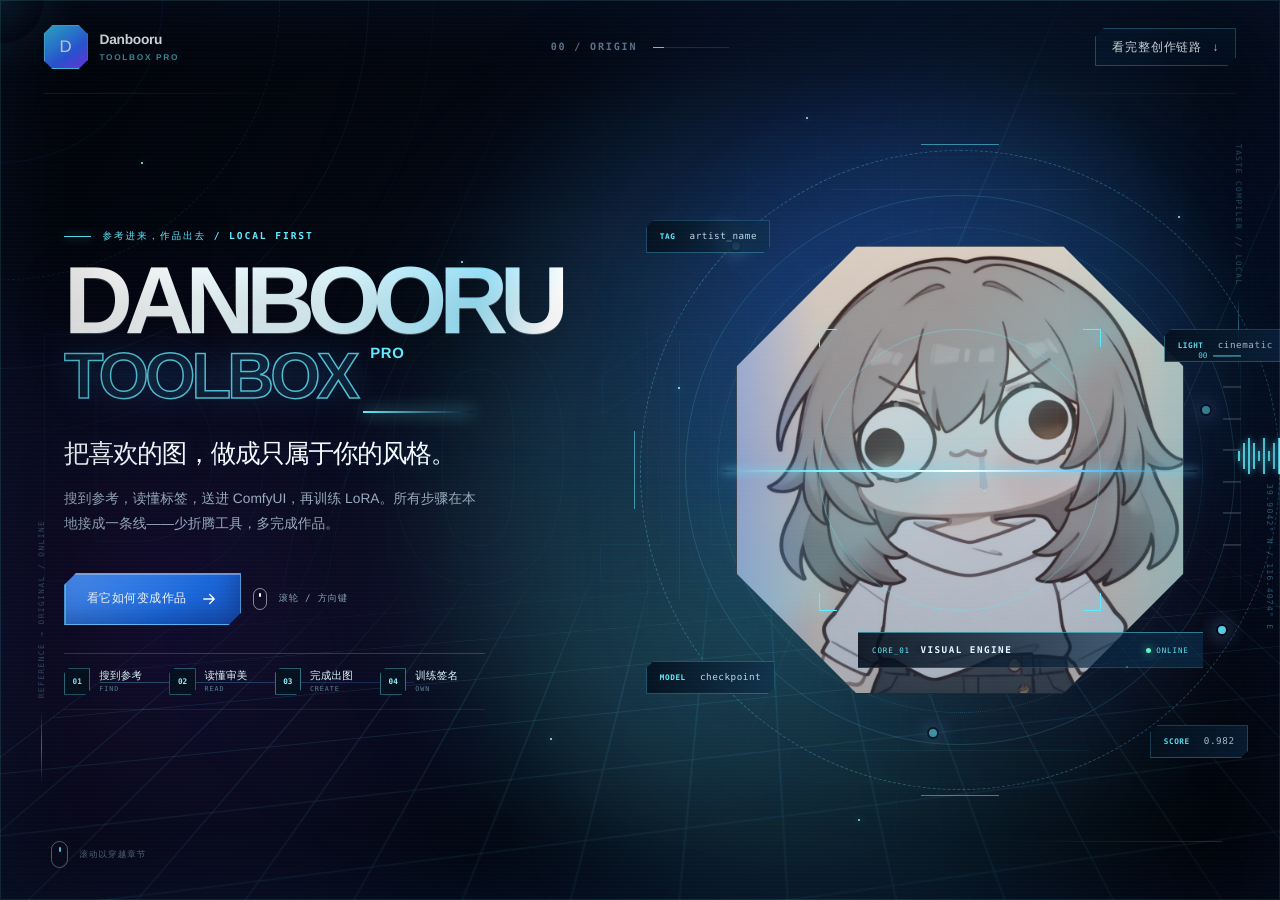
==== commit 7ce93a47: "Explain all twelve product modules" ====
--- a/index.html
+++ b/index.html
@@ -10,12 +10,12 @@
     <meta name="theme-color" content="#07101f" />
     <link rel="icon" type="image/png" href="./assets/logo--q2vQ9s1.png" />
     <title>Danbooru Toolbox Pro｜标签与图片助手</title>
-    <script type="module"  src="./assets/promo-CgAl9LEs.js"></script>
+    <script type="module"  src="./assets/promo-B1-NrC5o.js"></script>
     <link rel="modulepreload"  href="./assets/rolldown-runtime-aKtaBQYM.js">
     <link rel="modulepreload"  href="./assets/modulepreload-polyfill-Dezn_h7o.js">
     <link rel="modulepreload"  href="./assets/gsap-vendor-B0QPNdJ0.js">
     <link rel="modulepreload"  href="./assets/react-vendor-CILzqOOf.js">
-    <link rel="stylesheet"  href="./assets/promo-CCngknA6.css">
+    <link rel="stylesheet"  href="./assets/promo-lmbaeYO6.css">
   </head>
   <body>
     <div id="promo-root"></div>
--- a/assets/promo-lmbaeYO6.css
+++ b/assets/promo-lmbaeYO6.css
@@ -0,0 +1 @@
+:root{--lightningcss-light: ;--lightningcss-dark:initial;color-scheme:dark;font-synthesis:none;text-rendering:geometricprecision;--promo-bg:#02040a;--promo-surface:#07111f;--promo-ink:#f7fbff;--promo-muted:#88a0ba;--promo-line:#74dcff33;--promo-accent:#3478ff;--promo-accent-bright:#61ecff;--promo-violet:#9d5cff;--promo-warm:#efc2a9;--promo-display:"Bahnschrift Condensed", "Arial Narrow", "Microsoft YaHei", sans-serif;--promo-body:"Segoe UI Variable Display", "Microsoft YaHei UI", "Microsoft YaHei", sans-serif;--promo-mono:"Cascadia Code", "SFMono-Regular", Consolas, monospace;--material-face:#060d17f0;--material-face-deep:#01050bfa;--material-edge:#daf4ff38;--material-edge-top:#effcff61;--material-contact:#00070fe0;--material-shadow:#0000008f;font-family:Segoe UI,Microsoft YaHei,system-ui,-apple-system,sans-serif}*{box-sizing:border-box}html,body,#promo-root{width:100%;min-width:100%;max-width:none}html{background:var(--promo-bg);scroll-behavior:smooth;min-width:320px;min-height:100%}html.promo-enhanced,html.promo-enhanced body{overscroll-behavior:none;height:100%;overflow:hidden}body{min-width:320px;min-height:100%;color:var(--promo-ink);font-family:var(--promo-body);background:#02040a;margin:0;overflow-x:hidden}#promo-root{background:#02040a;min-height:100%}button,a{color:inherit;font:inherit}button{border:0}a{text-decoration:none}button:focus-visible,a:focus-visible,[data-scene-heading]:focus-visible{outline:2px solid var(--promo-accent-bright);outline-offset:5px}[data-scene-heading]:focus{scroll-margin-top:7rem}.promo-root{--pointer-x:0;--pointer-y:0;--scene-a-rgb:97, 236, 255;--scene-b-rgb:52, 120, 255;isolation:isolate;background:radial-gradient(circle at calc(73% + var(--pointer-x) * 5%) calc(42% + var(--pointer-y) * 5%), #3175ff3d, transparent 30%), radial-gradient(circle at 12% 68%, #8335ff1f, transparent 31%), linear-gradient(122deg, #02040a 0%, #040914 43%, #020712 72%, #010207 100%);width:100%;min-width:100%;max-width:none;min-height:100svh;position:relative;overflow:clip}.promo-root[data-active-index="1"]{--scene-a-rgb:54, 223, 255;--scene-b-rgb:41, 101, 255}.promo-root[data-active-index="2"]{--scene-a-rgb:120, 226, 255;--scene-b-rgb:137, 76, 255}.promo-root[data-active-index="3"]{--scene-a-rgb:75, 231, 255;--scene-b-rgb:83, 83, 255}.promo-root[data-active-index="4"]{--scene-a-rgb:93, 255, 215;--scene-b-rgb:38, 143, 255}.promo-root[data-active-index="5"]{--scene-a-rgb:221, 252, 255;--scene-b-rgb:91, 104, 255}.promo-root:before{z-index:50;content:"";pointer-events:none;mix-blend-mode:screen;background:repeating-linear-gradient(#ffffff03 0 1px,#0000 1px 4px);position:fixed;inset:0}.promo-root:after{z-index:90;box-shadow:inset 0 0 90px rgba(var(--scene-b-rgb), .11), inset 0 0 190px #00000070;content:"";pointer-events:none;border:1px solid #61ecff21;position:fixed;inset:0}.ambient-tech{z-index:-1;pointer-events:none;width:100vw;min-width:100%;position:fixed;inset:0;overflow:hidden}.ambient-grid{z-index:1;opacity:.3;transform:translate3d(calc(var(--pointer-x) * -16px), calc(var(--pointer-y) * -12px), 0);background-image:linear-gradient(#46b9ff1c 1px,#0000 1px),linear-gradient(90deg,#46b9ff1c 1px,#0000 1px);background-position:50%;background-size:72px 72px;position:absolute;inset:0;-webkit-mask-image:radial-gradient(at 70% 44%,#000 0%,#000000a8 35%,#0000 79%);mask-image:radial-gradient(at 70% 44%,#000 0%,#000000a8 35%,#0000 79%)}.ambient-glow{z-index:2;aspect-ratio:1;background:conic-gradient(from 110deg, transparent, rgba(var(--scene-a-rgb), .23), rgba(var(--scene-b-rgb), .2), transparent);filter:blur(74px);pointer-events:none;width:min(68vw,1180px);transform:translate3d(calc(var(--pointer-x) * 30px), calc(var(--pointer-y) * 22px), 0);border-radius:50%;position:absolute;top:5%;right:-4%}.ambient-aurora,.ambient-depth,.ambient-lens{z-index:3;position:absolute;inset:0}.ambient-aurora i{opacity:.24;filter:blur(44px);mix-blend-mode:screen;will-change:transform;border-radius:50%;width:62vw;height:18vh;position:absolute}.ambient-aurora i:first-child{background:linear-gradient(90deg, transparent, rgba(var(--scene-a-rgb), .72), transparent);transform:rotate(-27deg) translate3d(calc(var(--pointer-x) * 24px), calc(var(--pointer-y) * 15px), 0);animation:9s ease-in-out infinite alternate auroraDriftA;top:4%;right:-13%}.ambient-aurora i:nth-child(2){background:linear-gradient(90deg, transparent, rgba(var(--scene-b-rgb), .58), transparent);width:74vw;transform:rotate(19deg) translate3d(calc(var(--pointer-x) * -18px), calc(var(--pointer-y) * 12px), 0);animation:12s ease-in-out -4s infinite alternate auroraDriftB;bottom:7%;right:8%}.ambient-aurora i:nth-child(3){background:linear-gradient(90deg, transparent, rgba(var(--scene-a-rgb), .4), transparent);width:48vw;height:11vh;animation:10s ease-in-out -2s infinite alternate auroraDriftC;top:43%;left:-26%;transform:rotate(-12deg)}.ambient-depth{opacity:.28;background:repeating-conic-gradient(from 202deg at 71% 51%, rgba(var(--scene-a-rgb), .24) 0 .08deg, transparent .12deg 6.8deg);transform:translate3d(calc(var(--pointer-x) * -10px), calc(var(--pointer-y) * -8px), 0);-webkit-mask-image:radial-gradient(circle at 71% 51%,#0000 0 9%,#000 21%,#0000 70%);mask-image:radial-gradient(circle at 71% 51%,#0000 0 9%,#000 21%,#0000 70%)}.ambient-lens{top:50%;left:71%;border:1px solid rgba(var(--scene-a-rgb), .14);width:min(82vmin,880px);height:min(82vmin,880px);box-shadow:0 0 90px rgba(var(--scene-b-rgb), .14), inset 0 0 70px rgba(var(--scene-a-rgb), .06);transform:translate3d(calc(-50% + var(--pointer-x) * 18px), calc(-50% + var(--pointer-y) * 14px), 0);border-radius:50%;inset:auto}.ambient-lens:before,.ambient-lens:after,.ambient-lens i{aspect-ratio:1;content:"";border-radius:50%;position:absolute;top:50%;left:50%;transform:translate(-50%,-50%)}.ambient-lens:before{border:1px dashed rgba(var(--scene-a-rgb), .2);width:76%}.ambient-lens:after{border:1px solid rgba(var(--scene-b-rgb), .22);width:44%}.ambient-lens i:first-child{border:1px solid rgba(var(--scene-a-rgb), .08);width:118%}.ambient-lens i:last-child{background:radial-gradient(circle, rgba(var(--scene-a-rgb), .18), transparent 70%);width:12%;box-shadow:0 0 58px rgba(var(--scene-a-rgb), .28)}@keyframes auroraDriftA{to{transform:rotate(-23deg) translate3d(calc(var(--pointer-x) * 24px + 5vw), calc(var(--pointer-y) * 15px + 2vh), 0)}}@keyframes auroraDriftB{to{transform:rotate(15deg) translate3d(calc(var(--pointer-x) * -18px - 4vw), calc(var(--pointer-y) * 12px - 3vh), 0)}}@keyframes auroraDriftC{to{transform:rotate(-7deg)translate(5vw,-2vh)}}.ambient-floor{z-index:3;opacity:.44;width:92%;height:82%;transform:perspective(700px) rotateX(63deg) rotateZ(-9deg) translate3d(calc(var(--pointer-x) * -18px), calc(var(--pointer-y) * 12px), 0);transform-origin:top;background-image:linear-gradient(#48c8ff47 1px,#0000 1px),linear-gradient(90deg,#48c8ff47 1px,#0000 1px);background-size:54px 54px;position:absolute;bottom:-43%;right:-14%;-webkit-mask-image:linear-gradient(#0000,#000 24%,#0000 82%);mask-image:linear-gradient(#0000,#000 24%,#0000 82%)}.ambient-beams,.ambient-stars,.ambient-scan{z-index:4;position:absolute;inset:0}.ambient-beams i{opacity:.28;background:linear-gradient(#0000 8%,#50e7ffa6 43%,#0000 77%);width:1px;height:150%;position:absolute;top:-25%;transform:rotate(23deg);box-shadow:0 0 30px #31b7ff8c}.ambient-beams i:first-child{left:28%}.ambient-beams i:nth-child(2){opacity:.5;width:2px;left:68%}.ambient-beams i:nth-child(3){opacity:.18;left:91%}.ambient-stars i{background:#b8f6ff;border-radius:50%;width:2px;height:2px;animation:3.4s ease-in-out infinite starPulse;position:absolute;box-shadow:0 0 9px #54eaff}.ambient-stars i:first-child{top:18%;left:11%}.ambient-stars i:nth-child(2){animation-delay:-.7s;top:29%;left:36%}.ambient-stars i:nth-child(3){animation-delay:-1.9s;top:13%;left:63%}.ambient-stars i:nth-child(4){animation-delay:-2.6s;top:67%;left:18%}.ambient-stars i:nth-child(5){animation-delay:-1.1s;top:82%;left:43%}.ambient-stars i:nth-child(6){animation-delay:-2.1s;top:51%;left:77%}.ambient-stars i:nth-child(7){animation-delay:-.3s;top:24%;left:92%}.ambient-stars i:nth-child(8){animation-delay:-3s;top:74%;left:88%}.ambient-stars i:nth-child(9){animation-delay:-1.6s;top:91%;left:67%}.ambient-stars i:nth-child(10){animation-delay:-2.4s;top:43%;left:53%}.ambient-scan{z-index:5;background:linear-gradient(90deg,#0000,#3dc5ff0f,#0000);width:38%;animation:8s ease-in-out infinite ambientSweep;transform:skew(-18deg)translate(-150%)}.ambient-hud{z-index:6;color:#82ddff59;letter-spacing:.2em;writing-mode:vertical-rl;align-items:center;gap:.8rem;font-family:ui-monospace,SFMono-Regular,Consolas,monospace;font-size:.48rem;display:flex;position:absolute;right:2.3rem}.ambient-hud i{background:linear-gradient(#0000,#61ecff8c,#0000);width:1px;height:72px}.ambient-hud--top{top:16%}.ambient-hud--bottom{bottom:13%;left:2.3rem;right:auto;transform:rotate(180deg)}@keyframes starPulse{50%{opacity:.2;transform:scale(.45)}}@keyframes ambientSweep{0%,18%{opacity:0;transform:skew(-18deg)translate(-150%)}38%,66%{opacity:1}84%,to{opacity:0;transform:skew(-18deg)translate(380%)}}.promo-header{z-index:70;pointer-events:none;grid-template-columns:1fr auto 1fr;align-items:center;width:100%;min-height:94px;padding:1.35rem clamp(1.5rem,3.4vw,4.6rem);display:grid;position:fixed;top:0;left:0}.promo-header:after{content:"";opacity:.5;background:linear-gradient(90deg,#61ecff47,#0000 22% 78%,#61ecff33);height:1px;position:absolute;bottom:0;left:clamp(1.5rem,3.4vw,4.6rem);right:clamp(1.5rem,3.4vw,4.6rem)}.promo-header>*{pointer-events:auto}.promo-brand{justify-self:start;align-items:center;gap:.75rem;display:inline-flex}.promo-brand-mark{clip-path:polygon(20% 0,80% 0,100% 20%,100% 80%,80% 100%,20% 100%,0 80%,0 20%);width:44px;height:44px;font-family:var(--promo-display);background:linear-gradient(145deg,#39d8ff,#3167ff 62%,#7f3cff);border:1px solid #61ecffbd;place-items:center;font-size:1.05rem;display:grid;box-shadow:0 0 0 4px #3478ff14,0 0 34px #34beff6b}.promo-brand>span:last-child{flex-direction:column;line-height:1;display:flex}.promo-brand strong{letter-spacing:-.02em;font-size:.86rem}.promo-brand small{color:#61ecffa8;letter-spacing:.2em;margin-top:.35rem;font-size:.52rem;font-weight:800}.promo-chapter{color:#9ac2dda8;letter-spacing:.18em;align-items:center;gap:1rem;font-family:ui-monospace,SFMono-Regular,Consolas,monospace;font-size:.63rem;font-weight:700;display:flex}.promo-chapter>i{background:#ffffff24;width:76px;height:1px;display:block;position:relative;overflow:hidden}.promo-chapter b{background:var(--promo-accent-bright);transition:width .5s cubic-bezier(.16,1,.3,1);position:absolute;inset:0 auto 0 0}.header-cta{clip-path:polygon(9px 0,100% 0,100% calc(100% - 9px),calc(100% - 9px) 100%,0 100%,0 9px);cursor:pointer;letter-spacing:.08em;background:#184f8e1a;border:1px solid #61ecff4d;justify-self:end;min-height:38px;padding:0 1rem;font-size:.72rem;font-weight:800;transition:color .2s,border-color .2s}.header-cta span{margin-left:.4rem;transition:transform .25s cubic-bezier(.16,1,.3,1);display:inline-block}.header-cta:hover{color:var(--promo-accent-bright);background:#2fb3ff1f;border-color:#61ecffcc}.header-cta:hover span{transform:translate(3px,-3px)}.promo-stage{min-height:100svh;position:relative}.promo-root[data-enhanced=true] .promo-stage{height:100svh;overflow:hidden}.promo-root[data-enhanced=true]{width:auto;min-width:0;max-width:none;height:auto;min-height:0;position:fixed;inset:0;overflow:hidden}.promo-section{transform-origin:68%;background:0 0;min-height:100svh;position:relative;overflow:hidden}.promo-section:after{z-index:0;content:"";opacity:.55;pointer-events:none;background:linear-gradient(90deg,#0000,#61ecff5c);width:clamp(190px,17vw,340px);height:1px;position:absolute;bottom:6.5vh;right:4.5vw}.promo-section[data-active=true]:before{animation:1.05s cubic-bezier(.16,1,.3,1) both sceneFieldBoot}.promo-section[data-active=true]:after{transform-origin:100%;animation:1.1s cubic-bezier(.16,1,.3,1) .18s both sceneRailBoot}@keyframes sceneFieldBoot{0%{opacity:0;transform:scale(.92)}to{opacity:1;transform:scale(1)}}@keyframes sceneRailBoot{0%{opacity:0;transform:scaleX(0)}to{opacity:.55;transform:scaleX(1)}}.promo-root[data-enhanced=true] .promo-section{opacity:0;visibility:hidden;position:absolute;inset:0}.promo-root[data-enhanced=true] .promo-section:not([data-active=true]) *{animation-play-state:paused!important}.promo-root[data-enhanced=true] .promo-section[data-active=true]{opacity:1;visibility:visible}.scene--organize,.scene--train{transform-origin:32%}.scene--final{transform-origin:50%}.scene-layout{--scene-pad-inline:clamp(4rem, 5vw, 7rem);--scene-pad-right:var(--scene-pad-inline);--scene-pad-top:clamp(7rem, 11vh, 9rem);--scene-pad-bottom:clamp(4.5rem, 8vh, 6.5rem);width:100%;max-width:none;min-height:100svh;padding:var(--scene-pad-top) var(--scene-pad-right) var(--scene-pad-bottom) var(--scene-pad-inline);align-items:center;gap:clamp(2rem,3.5vw,6rem);margin:0;display:grid;position:relative}.scene-layout>*{min-width:0}.scene-copy{z-index:4;max-width:620px;position:relative}.scene-kicker{color:var(--promo-accent-bright);letter-spacing:.2em;text-transform:uppercase;text-shadow:0 0 18px #61ecff61;margin:0 0 1.45rem;font-family:ui-monospace,SFMono-Regular,Consolas,monospace;font-size:clamp(.6rem,.72vw,.72rem);font-weight:800}.scene-kicker:before{background:var(--promo-accent-bright);content:"";vertical-align:middle;width:1.7rem;height:1px;margin-right:.7rem;display:inline-block;box-shadow:0 0 10px #61ecffcc}.scene-number{color:#7ea4dc12;font-family:var(--promo-display);pointer-events:none;font-size:clamp(8rem,13vw,13rem);line-height:1;position:absolute;top:-5.1rem;left:-.08em}.feature-title{font-family:var(--promo-display);letter-spacing:0;text-shadow:0 0 34px #2a93ff21;margin:0;font-size:clamp(3rem,5.2vw,6.1rem);font-weight:950;line-height:1.08}.feature-title-line{white-space:nowrap;display:block}.feature-lead{color:#a9b6c8;max-width:34rem;margin:clamp(1.4rem,3vh,2rem) 0 0;font-size:clamp(.9rem,1.15vw,1.12rem);line-height:1.85}.feature-facts{border-top:1px solid var(--promo-line);gap:clamp(2rem,5vw,4.5rem);margin-top:clamp(2rem,4vh,3.2rem);padding-top:1.4rem;display:flex}.feature-facts div{flex-direction:column;display:flex}.feature-facts strong{font-family:var(--promo-display);font-size:clamp(1.2rem,2vw,2rem)}.feature-facts span{color:var(--promo-muted);letter-spacing:.12em;margin-top:.4rem;font-size:.67rem}.promo-root[data-enhanced=true] .promo-reveal{opacity:0}.promo-root[data-enhanced=true] .promo-section[data-active=true] .promo-reveal{animation:.64s cubic-bezier(.16,1,.3,1) both promoReveal}.promo-root[data-enhanced=true] .promo-section[data-active=true] .promo-reveal:first-child{animation-delay:.18s}.promo-root[data-enhanced=true] .promo-section[data-active=true] .promo-reveal:nth-child(2){animation-delay:.24s}.promo-root[data-enhanced=true] .promo-section[data-active=true] .promo-reveal:nth-child(3){animation-delay:.3s}.promo-root[data-enhanced=true] .promo-section[data-active=true] .promo-reveal:nth-child(4){animation-delay:.36s}.promo-root[data-enhanced=true] .promo-section[data-active=true] .promo-reveal:nth-child(5){animation-delay:.42s}@keyframes promoReveal{0%{opacity:0;transform:translateY(20px)}to{opacity:1;transform:translateY(0)}}.hero-layout{grid-template-columns:minmax(0,1.05fr) minmax(360px,.95fr)}.hero-title{font-family:var(--promo-display);letter-spacing:-.085em;text-transform:uppercase;flex-direction:column;margin:0;font-size:clamp(4.2rem,7.7vw,9.2rem);font-weight:950;line-height:.78;display:flex}.hero-title>span:last-child{color:#0000;-webkit-text-stroke:1.2px #f3f6fbb8;letter-spacing:-.06em;margin-top:.22em;font-size:.68em}.hero-title em{color:var(--promo-accent-bright);vertical-align:top;-webkit-text-stroke:0;letter-spacing:.04em;font-size:.23em;font-style:normal;display:inline-block;transform:translateY(-.22em)}.hero-lead{font-family:var(--promo-display);letter-spacing:-.045em;margin:clamp(1.8rem,4vh,3.2rem) 0 0;font-size:clamp(1.25rem,2vw,2.05rem);font-weight:900}.hero-detail{max-width:39rem;color:var(--promo-muted);margin:1rem 0 0;font-size:clamp(.86rem,1.05vw,1.05rem);line-height:1.8}.hero-actions,.final-actions{align-items:center;gap:.8rem;margin-top:clamp(1.8rem,4vh,3rem);display:flex}.hero-control-note{color:var(--promo-muted);letter-spacing:.08em;align-items:center;gap:.7rem;font-family:ui-monospace,SFMono-Regular,Consolas,monospace;font-size:.58rem;display:inline-flex}.promo-button{cursor:pointer;letter-spacing:.04em;border:1px solid #0000;border-radius:999px;justify-content:center;align-items:center;gap:.85rem;min-height:52px;padding:0 1.35rem;font-size:.76rem;font-weight:850;transition:transform .28s cubic-bezier(.16,1,.3,1),background .2s,border-color .2s;display:inline-flex}.promo-button svg{fill:none;stroke:currentColor;stroke-linecap:round;stroke-linejoin:round;stroke-width:1.8px;width:18px;transition:transform .25s cubic-bezier(.16,1,.3,1)}.promo-button:hover{transform:translateY(-3px)}.promo-button:hover svg{transform:translate(4px)}.promo-button--primary{background:var(--promo-accent);box-shadow:0 14px 40px #3576eb3d}.promo-button--primary:hover{background:#609bff}.promo-button--ghost{background:#ffffff06;border-color:#ffffff2b}.promo-button--ghost:hover{border-color:#8bb8ff8c}.button-wheel{border:1px solid #ffffff80;border-radius:10px;width:14px;height:22px;display:block;position:relative}.button-wheel:after{content:"";background:#fff;border-radius:2px;width:2px;height:4px;animation:1.7s ease-in-out infinite wheelDot;position:absolute;top:4px;left:5px}@keyframes wheelDot{0%{opacity:0;transform:translateY(0)}25%{opacity:1}75%{opacity:1}to{opacity:0;transform:translateY(7px)}}.hero-proof{color:#718097;letter-spacing:.09em;text-transform:uppercase;align-items:center;gap:.65rem;margin-top:clamp(1.8rem,4vh,3.5rem);font-family:ui-monospace,SFMono-Regular,Consolas,monospace;font-size:.58rem;display:flex}.hero-proof i{background:var(--promo-accent);border-radius:50%;width:3px;height:3px}.hero-visual{aspect-ratio:1;width:min(42vw,650px);transform:translate3d(calc(var(--pointer-x) * 22px), calc(var(--pointer-y) * 15px), 0);justify-self:center;transition:transform .2s ease-out;position:relative}.hero-mascot-halo{filter:blur(58px);background:#679dff40;border-radius:50%;position:absolute;inset:12%}.hero-mascot-frame{background:#dbc6b8;border:1px solid #ffffff38;border-radius:50%;position:absolute;inset:13%;overflow:hidden;box-shadow:0 35px 90px #0000006b,inset 0 0 0 11px #ffffff09}.hero-mascot-frame:after{content:"";background:linear-gradient(140deg,#0000 35%,#5893ff2e);position:absolute;inset:0}.hero-mascot-frame img{object-fit:cover;width:100%;height:100%;transform:scale(1.03)}.hero-orbit{border:1px solid #8db4ee38;border-radius:50%;position:absolute}.hero-orbit:before,.hero-orbit:after{border:2px solid var(--promo-bg);background:var(--promo-accent-bright);content:"";border-radius:50%;width:8px;height:8px;position:absolute;box-shadow:0 0 18px #8bb8ffcc}.hero-orbit--outer{animation:24s linear infinite orbitSpin;inset:1%}.hero-orbit--outer:before{top:14%;left:14%}.hero-orbit--outer:after{bottom:24%;right:8%}.hero-orbit--inner{opacity:.55;border-style:dashed;animation:18s linear infinite reverse orbitSpin;inset:8%}.hero-orbit--inner:before{top:38%;right:4%}.hero-orbit--inner:after{bottom:1%;left:44%}@keyframes orbitSpin{to{transform:rotate(360deg)}}.orbit-label{color:#b7c5d8;letter-spacing:.06em;-webkit-backdrop-filter:blur(12px);backdrop-filter:blur(12px);background:#071120b8;border:1px solid #96b9eb33;border-radius:999px;padding:.55rem .75rem;font-family:ui-monospace,SFMono-Regular,Consolas,monospace;font-size:.58rem;animation:4s ease-in-out infinite labelFloat;position:absolute;box-shadow:0 12px 36px #00000038}.orbit-label--two{animation-delay:-1.2s;top:28%;right:-4%}.orbit-label--three{animation-delay:-2.1s;bottom:16%;left:-3%}.orbit-label--four{animation-delay:-3s;bottom:5%;right:3%}@keyframes labelFloat{0%,to{transform:translateY(0)}50%{transform:translateY(-8px)}}.hero-scanline{background:linear-gradient(90deg,#0000,#7baeffb3,#0000);width:88%;height:1px;animation:4.6s ease-in-out infinite scanLine;position:absolute;top:50%;left:6%;overflow:visible;box-shadow:0 0 15px #5493ff8c}@keyframes scanLine{0%,to{opacity:0;transform:translateY(-150px)}18%,82%{opacity:.75}50%{transform:translateY(150px)}}.hero-coordinate{color:#c2d2e873;letter-spacing:.16em;writing-mode:vertical-rl;font-family:ui-monospace,SFMono-Regular,Consolas,monospace;font-size:.5rem;position:absolute;bottom:28%;right:2%}.hero-layout{isolation:isolate;grid-template-columns:minmax(0,.9fr) minmax(0,1.1fr)}.hero-layout:before{z-index:-1;color:#0000;content:"D/01";font-family:var(--promo-display);opacity:.12;pointer-events:none;-webkit-text-stroke:1px #54c1ff6b;font-size:clamp(15rem,28vw,36rem);font-weight:950;line-height:.7;position:absolute;top:50%;left:1.6vw;transform:translateY(-47%)}.hero-copy{max-width:830px}.hero-title{z-index:3;filter:drop-shadow(0 0 24px #4285ff21);font-size:clamp(4.8rem,7.45vw,9.5rem);line-height:.75;position:relative}.hero-title>span:first-child{box-sizing:content-box;color:#0000;text-shadow:0 0 42px #5ce2ff29;background:linear-gradient(110deg,#fff 8%,#d7f8ff 51%,#7adfff 79%,#fff 94%);-webkit-background-clip:text;background-clip:text;align-self:flex-start;width:max-content;max-width:none;padding-inline-end:.14em;overflow:visible}.hero-title>span:last-child{color:#61ecff0f;-webkit-text-stroke:1.5px #61ecffc7;text-shadow:0 0 34px #35a0ff45;position:relative}.hero-title>span:last-child:after{background:linear-gradient(90deg, var(--promo-accent-bright), transparent);width:26%;height:.035em;box-shadow:0 0 15px var(--promo-accent-bright);content:"";position:absolute;bottom:-.2em;right:3%}.hero-lead{color:#f4fbff;text-shadow:0 0 28px #4cbbff2e}.hero-detail{color:#98abc0}.promo-button{clip-path:polygon(12px 0,100% 0,100% calc(100% - 12px),calc(100% - 12px) 100%,0 100%,0 12px);border-radius:0}.promo-button--primary{background:linear-gradient(110deg,#2e6aff,#18bddd 72%,#64efff);border-color:#79f1ff85;position:relative;box-shadow:0 0 0 1px #359dff1f,0 0 34px #30a6ff52,inset 0 0 20px #ffffff1a}.promo-button--primary:hover{background:linear-gradient(110deg,#417cff,#34d7ef 72%,#9bf7ff);box-shadow:0 0 44px #30c4ff73}.hero-proof{color:#7090a8;background:linear-gradient(90deg,#1f8fce17,#0000);border-left:1px solid #61ecff6b;width:fit-content;padding:.72rem .95rem}.hero-visual{width:min(49vw,920px,90svh);transform:translate3d(calc(var(--pointer-x) * 32px), calc(var(--pointer-y) * 22px), 0);justify-self:end;margin-inline-end:calc(-1 * var(--scene-pad-right))}.hero-reactor-shell{opacity:.82;background:linear-gradient(var(--promo-accent-bright), var(--promo-accent-bright)) 50% 0 / 12% 1px no-repeat, linear-gradient(var(--promo-accent-bright), var(--promo-accent-bright)) 50% 100% / 12% 1px no-repeat, linear-gradient(var(--promo-accent-bright), var(--promo-accent-bright)) 0 50% / 1px 12% no-repeat, linear-gradient(var(--promo-accent-bright), var(--promo-accent-bright)) 100% 50% / 1px 12% no-repeat;filter:drop-shadow(0 0 12px #61ecff57);position:absolute;inset:-1%}.hero-reactor-shell:before,.hero-reactor-shell:after{clip-path:polygon(27% 0,73% 0,100% 27%,100% 73%,73% 100%,27% 100%,0 73%,0 27%);content:"";border:1px solid #64daff2e;position:absolute;inset:7%}.hero-reactor-shell:after{opacity:.48;border-style:dashed;animation:3.8s ease-in-out infinite reactorBreathe;inset:2%}.hero-mascot-halo{filter:blur(70px);background:linear-gradient(135deg,#2f6cff7a,#50ebff47,#9e42ff4d);border-radius:34%;inset:10%}.hero-mascot-frame{clip-path:polygon(27% 0,73% 0,100% 27%,100% 73%,73% 100%,27% 100%,0 73%,0 27%);background:#0b1421;border:1px solid #77eeffc2;border-radius:0;inset:15%;box-shadow:0 0 0 9px #226eb714,0 0 76px #2aa2ff66,inset 0 0 70px #237cff29}.hero-mascot-frame:before{z-index:2;content:"";pointer-events:none;background:linear-gradient(90deg,#3478ff52,#0000 18% 82%,#61ecff3d),linear-gradient(#0308120a,#0d2b4e4d);position:absolute;inset:0}.hero-mascot-frame:after{z-index:3;background:linear-gradient(140deg,#0000 29%,#76f1ff2e 48%,#0000 54%)}.hero-mascot-frame img{filter:saturate(.72)contrast(1.13)brightness(.93)hue-rotate(3deg);transform:scale(1.08)}.hero-image-grid{z-index:4;opacity:.26;pointer-events:none;background-image:linear-gradient(#49d6ff2e 1px,#0000 1px),linear-gradient(90deg,#49d6ff2e 1px,#0000 1px);background-size:32px 32px;position:absolute;inset:0;-webkit-mask-image:linear-gradient(#0000,#000 40%,#0000 90%);mask-image:linear-gradient(#0000,#000 40%,#0000 90%)}.hero-orbit{filter:drop-shadow(0 0 9px #3bb5ff38);border-color:#60daff52;border-radius:50%}.hero-orbit--outer{border-style:dashed;border-width:1px;inset:0}.hero-orbit--inner{border-style:solid;inset:7%;box-shadow:inset 0 0 40px #267aff14}.hero-orbit--micro{opacity:.62;border-style:dotted;animation:12s linear infinite orbitSpin;inset:12%}.hero-reticle{z-index:7;border:1px solid #61ecff5c;border-radius:50%;position:absolute;inset:28%}.hero-reticle i{border-color:var(--promo-accent-bright);width:18px;height:18px;filter:drop-shadow(0 0 6px var(--promo-accent-bright));border-style:solid;position:absolute}.hero-reticle i:first-child{border-width:1px 0 0 1px;top:-1px;left:-1px}.hero-reticle i:nth-child(2){border-width:1px 1px 0 0;top:-1px;right:-1px}.hero-reticle i:nth-child(3){border-width:0 1px 1px 0;bottom:-1px;right:-1px}.hero-reticle i:nth-child(4){border-width:0 0 1px 1px;bottom:-1px;left:-1px}.orbit-label{z-index:8;color:#bdd7e6;clip-path:polygon(7px 0,100% 0,100% calc(100% - 7px),calc(100% - 7px) 100%,0 100%,0 7px);background:linear-gradient(100deg,#05111ff0,#0e304e99);border-color:#5ce1ff52;border-radius:0;padding:.62rem .78rem;box-shadow:0 0 24px #28a4ff21}.orbit-label b{color:var(--promo-accent-bright);margin-right:.5rem;font-size:.48rem}.orbit-label--one{top:11%;left:1%}.orbit-label--two{top:28%;right:-1%}.orbit-label--three{bottom:15%;left:1%}.orbit-label--four{bottom:5%;right:5%}.hero-scanline{z-index:9;background:linear-gradient(90deg,#0000,#78f1ff 20%,#fff 50%,#58bfff 80%,#0000);width:74%;height:2px;left:13%;box-shadow:0 0 8px #61ecff,0 0 28px #3494ffbf}.hero-core-status{z-index:8;background:linear-gradient(90deg,#040d1be6,#0d395c94);border-top:1px solid #61ecff7a;border-bottom:1px solid #61ecff2e;grid-template-columns:auto 1fr auto;align-items:center;gap:.65rem;width:54%;padding:.72rem .9rem;font-family:ui-monospace,SFMono-Regular,Consolas,monospace;display:grid;position:absolute;bottom:19%;right:12%}.hero-core-status span,.hero-core-status i{color:var(--promo-accent-bright);letter-spacing:.12em;font-size:.47rem;font-style:normal}.hero-core-status strong{color:#e3f8ff;letter-spacing:.16em;font-size:.58rem}.hero-core-status i:before{content:"";background:#61ffd1;border-radius:50%;width:5px;height:5px;margin-right:.35rem;display:inline-block;box-shadow:0 0 10px #61ffd1}.hero-waveform{z-index:8;align-items:center;gap:3px;height:36px;display:flex;position:absolute;top:45%;right:0}.hero-waveform i{background:var(--promo-accent-bright);width:2px;height:30%;animation:1.4s ease-in-out infinite alternate waveSignal;box-shadow:0 0 6px #61ecffcc}.hero-waveform i:nth-child(2n){height:72%;animation-delay:-.4s}.hero-waveform i:nth-child(3n){height:100%;animation-delay:-.8s}.hero-coordinate{color:#69d9ff7a;bottom:25%;right:1%}@keyframes waveSignal{to{opacity:.35;height:12%}}@keyframes reactorBreathe{50%{opacity:.22;transform:scale(.985)}}.feature-layout{grid-template-columns:minmax(300px,.78fr) minmax(480px,1.22fr)}.feature-layout--reverse{grid-template-columns:minmax(480px,1.18fr) minmax(300px,.82fr)}.search-console{clip-path:polygon(28px 0,100% 0,100% calc(100% - 28px),calc(100% - 28px) 100%,0 100%,0 28px);width:100%;max-width:940px;transform:perspective(1300px) rotateY(-7deg) rotateX(2deg) translate3d(calc(var(--pointer-x) * -12px), calc(var(--pointer-y) * -8px), 0);background:linear-gradient(150deg,#0a1f35f5,#030913fa);border:1px solid #61ecff4d;border-radius:0;padding:clamp(1.1rem,2vw,1.8rem);position:relative;overflow:hidden;box-shadow:0 0 0 1px #3281ff14,0 0 80px #1e80ff33,0 45px 110px #0000007a}.search-console:before{content:"";pointer-events:none;background:linear-gradient(125deg,#3ad2ff21,#0000 28%),repeating-linear-gradient(90deg,#0000 0 47px,#46c8ff06 48px);position:absolute;inset:0}.console-topline,.console-footer,.source-row{align-items:center;display:flex;position:relative}.console-topline{color:#8595aa;letter-spacing:.15em;justify-content:space-between;margin-bottom:1.2rem;font-family:ui-monospace,SFMono-Regular,Consolas,monospace;font-size:.56rem;font-weight:800}.console-status{color:#96c6ff}.console-status i{background:#79b1ff;border-radius:50%;width:6px;height:6px;margin-right:.42rem;animation:1.6s ease-in-out infinite statusPulse;display:inline-block;box-shadow:0 0 12px #79b1ff}@keyframes statusPulse{50%{opacity:.35}}.search-field{background:#1c71a00f;border:1px solid #61ecff38;border-radius:0;align-items:center;gap:.8rem;min-height:58px;padding:0 1rem;display:flex;position:relative;box-shadow:inset 0 0 26px #2981ff0f}.search-symbol{color:var(--promo-accent-bright);font-size:1.55rem;line-height:1}.search-query{color:#edf3fc;flex:1;font-family:ui-monospace,SFMono-Regular,Consolas,monospace;font-size:clamp(.72rem,1.1vw,.95rem)}.search-shortcut{color:#708097;border:1px solid #ffffff21;border-radius:.42rem;padding:.3rem .46rem;font-size:.58rem}.source-row{color:#66768c;letter-spacing:.09em;white-space:nowrap;gap:clamp(.65rem,1.5vw,1.35rem);margin:1rem 0;font-size:.52rem;font-weight:850;overflow:hidden}.source-row .is-active{color:var(--promo-accent-bright)}.result-grid{grid-template-rows:repeat(2,minmax(130px,18vh));grid-template-columns:1.35fr .9fr .9fr;gap:.75rem;display:grid}.result-tile{background-color:#15243a;border:1px solid #63dbff2b;border-radius:.15rem;min-height:0;position:relative;overflow:hidden}.result-tile:before,.result-tile:after{content:"";border-radius:50%;position:absolute}.result-tile:before{aspect-ratio:1;filter:blur(2px);background:#ffffff2e;width:55%;top:15%;left:20%}.result-tile:after{aspect-ratio:1;border:1px solid #ffffff40;width:80%;bottom:-30%;right:-16%}.result-tile span{z-index:3;color:#ffffffbf;letter-spacing:.1em;font-family:ui-monospace,SFMono-Regular,Consolas,monospace;font-size:.48rem;position:absolute;bottom:.7rem;right:.8rem}.result-tile--portrait{background:#d6bfae;grid-row:1/3}.result-tile--portrait:before,.result-tile--portrait:after{display:none}.result-tile--portrait img{object-fit:cover;filter:saturate(.82)contrast(1.04);width:100%;height:100%;transition:transform .8s cubic-bezier(.16,1,.3,1)}.search-console:hover .result-tile--portrait img{transform:scale(1.035)}.result-tile--violet{background:linear-gradient(145deg,#374f82,#76678e)}.result-tile--blue{background:linear-gradient(145deg,#1e5b83,#6bb3c4)}.result-tile--peach{background:linear-gradient(145deg,#805e64,#e6ae8c)}.console-footer{color:#607088;letter-spacing:.12em;justify-content:space-between;gap:1rem;margin-top:1rem;font-family:ui-monospace,SFMono-Regular,Consolas,monospace;font-size:.48rem}.console-footer div{flex:1;gap:4px;display:flex}.console-footer i{background:#ffffff14;flex:1;height:2px;overflow:hidden}.console-footer i:after{background:var(--promo-accent);content:"";transform-origin:0;width:100%;height:100%;animation:2.4s ease-in-out infinite alternate indexBar;display:block}.console-footer i:nth-child(2):after{animation-delay:-.4s}.console-footer i:nth-child(3):after{animation-delay:-1.2s}.console-footer i:nth-child(4):after{animation-delay:-.8s}.console-footer i:nth-child(5):after{animation-delay:-1.7s}@keyframes indexBar{0%{transform:scaleX(.12)}to{transform:scaleX(.95)}}.asset-intelligence{aspect-ratio:1.05;width:min(48vw,820px);transform:translate3d(calc(var(--pointer-x) * 12px), calc(var(--pointer-y) * 10px), 0);justify-self:center;position:relative}.asset-photo{clip-path:polygon(30px 0,100% 0,100% calc(100% - 30px),calc(100% - 30px) 100%,0 100%,0 30px);background:#dac4b4;border:1px solid #61ecff61;border-radius:0;position:absolute;inset:5% 22% 5% 10%;overflow:hidden;box-shadow:0 0 58px #2299ff2e,0 38px 90px #0000007a}.asset-photo:after{content:"";background:linear-gradient(90deg,#0000 49.8%,#ffffff2e 50%,#0000 50.2%),linear-gradient(#0000 49.8%,#ffffff2e 50%,#0000 50.2%),linear-gradient(#0000 62%,#0309128c);position:absolute;inset:0}.asset-photo img{object-fit:cover;width:100%;height:100%}.asset-focus{z-index:2;border:1px solid #7eb8ffcc;width:54px;height:54px;position:absolute}.asset-focus:before,.asset-focus:after{content:"";background:#7eb8ffcc;position:absolute}.asset-focus:before{width:70px;height:1px;top:50%;left:-8px}.asset-focus:after{width:1px;height:70px;top:-8px;left:50%}.asset-focus--one{top:30%;left:31%}.asset-focus--two{width:34px;height:34px;bottom:22%;right:18%}.asset-data{z-index:4;clip-path:polygon(8px 0,100% 0,100% calc(100% - 8px),calc(100% - 8px) 100%,0 100%,0 8px);-webkit-backdrop-filter:blur(16px);backdrop-filter:blur(16px);background:linear-gradient(110deg,#040e1bf0,#0b3148c7);border:1px solid #61ecff47;border-radius:0;grid-template-columns:1fr auto;gap:.25rem 2rem;width:min(260px,42%);padding:1rem 1.15rem;display:grid;position:absolute;box-shadow:0 0 34px #1d91ff21,0 18px 50px #00000057}.asset-data small{color:var(--promo-accent-bright);letter-spacing:.16em;grid-column:1/3;font-family:ui-monospace,SFMono-Regular,Consolas,monospace;font-size:.48rem;font-weight:800}.asset-data strong{text-overflow:ellipsis;font-size:.78rem;overflow:hidden}.asset-data span{color:#9baabd;font-family:ui-monospace,SFMono-Regular,Consolas,monospace;font-size:.65rem}.asset-index{color:#596a82;letter-spacing:.18em;font-family:ui-monospace,SFMono-Regular,Consolas,monospace;font-size:.52rem;position:absolute;bottom:2%;left:11%}.asset-crosshair{width:1px;height:1px;box-shadow:0 0 0 1px var(--promo-accent-bright);position:absolute}.asset-crosshair:before,.asset-crosshair:after{content:"";background:#7baeff66;position:absolute}.asset-crosshair:before{width:140px;height:1px;top:0;left:-70px}.asset-crosshair:after{width:1px;height:140px;top:-70px;left:0}.asset-crosshair--one{top:18%;left:4%}.asset-crosshair--two{bottom:21%;right:13%}.feature-tags{flex-wrap:wrap;gap:.55rem;margin-top:2rem;display:flex}.feature-tags span{clip-path:polygon(6px 0,100% 0,100% calc(100% - 6px),calc(100% - 6px) 100%,0 100%,0 6px);color:#8fa1b8;letter-spacing:.06em;background:#238bc10d;border:1px solid #97b8e62b;border-radius:0;padding:.6rem .85rem;font-size:.64rem}.creation-pipeline{width:min(57vw,1040px);min-height:430px;transform:translate3d(calc(var(--pointer-x) * -9px), calc(var(--pointer-y) * 8px), 0);grid-template-columns:repeat(3,1fr);justify-self:end;align-items:center;gap:clamp(1rem,2vw,2rem);display:grid;position:relative}.pipeline-beam{z-index:0;background:#61ecff3d;height:1px;position:absolute;top:50%;left:7%;right:7%;overflow:hidden;box-shadow:0 0 18px #33bbff40}.pipeline-beam span{background:linear-gradient(90deg,#0000,#72a9ff,#0000);width:30%;height:100%;animation:2.8s ease-in-out infinite beamTravel;display:block}@keyframes beamTravel{0%{transform:translate(-100%)}to{transform:translate(430%)}}.pipeline-node{z-index:2;clip-path:polygon(18px 0,100% 0,100% calc(100% - 18px),calc(100% - 18px) 100%,0 100%,0 18px);background:linear-gradient(155deg,#0a233af7,#030a14fa);border:1px solid #61ecff40;border-radius:0;min-height:280px;padding:clamp(1.2rem,2vw,1.8rem);position:relative;box-shadow:0 0 38px #2180ff1a,0 30px 74px #0000006b}.pipeline-node--prompt{transform:translateY(-34px)}.pipeline-node--output{transform:translateY(22px)}.node-index{color:#8bb8ff52;font-family:var(--promo-display);margin-bottom:clamp(3.2rem,8vh,5.4rem);font-size:2.2rem;line-height:1}.pipeline-node small{color:var(--promo-accent-bright);letter-spacing:.17em;font-family:ui-monospace,SFMono-Regular,Consolas,monospace;font-size:.49rem;font-weight:800;display:block}.pipeline-node strong{margin-top:.45rem;font-size:clamp(.9rem,1.2vw,1.16rem);display:block}.tag-stream{flex-wrap:wrap;gap:.34rem;margin-top:1rem;display:flex}.tag-stream span{color:#9ebff3;background:#4d8dff21;border-radius:.35rem;padding:.35rem .48rem;font-family:ui-monospace,SFMono-Regular,Consolas,monospace;font-size:.47rem}.prompt-lines{flex-direction:column;gap:.45rem;margin-top:1rem;display:flex}.prompt-lines i{background:#ffffff1c;border-radius:4px;height:4px}.prompt-lines i:nth-child(2){width:74%}.prompt-lines i:nth-child(3){background:#5694ff73;width:48%}.output-preview{background:#dbc4b3;border-radius:.6rem;height:74px;margin-top:1rem;overflow:hidden}.output-preview img{object-fit:cover;object-position:50% 28%;width:100%;height:100%}.pipeline-pulse{z-index:3;background:var(--promo-accent-bright);border-radius:50%;width:8px;height:8px;animation:1.7s ease-in-out infinite nodePulse;position:absolute;top:calc(50% - 4px);box-shadow:0 0 20px #79adffe6}.pipeline-pulse--one{left:32.4%}.pipeline-pulse--two{animation-delay:-.8s;right:32.4%}@keyframes nodePulse{50%{opacity:.4;transform:scale(1.8)}}.pipeline-caption{color:#52647d;letter-spacing:.18em;font-family:ui-monospace,SFMono-Regular,Consolas,monospace;font-size:.5rem;position:absolute;bottom:0;right:0}.training-layout{grid-template-columns:minmax(310px,.7fr) minmax(540px,1.3fr)}.training-metrics{border-top:1px solid var(--promo-line);gap:clamp(1.5rem,4vw,3rem);margin-top:2.2rem;padding-top:1.4rem;display:flex}.training-metrics div{grid-template-columns:auto auto;gap:.25rem .7rem;display:grid}.training-metrics span{color:#708096;letter-spacing:.17em;grid-column:1/3;font-family:ui-monospace,SFMono-Regular,Consolas,monospace;font-size:.5rem;font-weight:800}.training-metrics strong{font-family:var(--promo-display);font-size:1.35rem}.training-metrics i{color:#76b0ff;align-self:end;padding-bottom:.2rem;font-family:ui-monospace,SFMono-Regular,Consolas,monospace;font-size:.5rem;font-style:normal}.training-stage{aspect-ratio:1.42;width:min(58vw,1040px);transform:perspective(1300px) rotateY(-6deg) rotateX(1deg) translate3d(calc(var(--pointer-x) * -10px), calc(var(--pointer-y) * 7px), 0);justify-self:end;position:relative}.training-window{clip-path:polygon(26px 0,100% 0,100% calc(100% - 26px),calc(100% - 26px) 100%,0 100%,0 26px);background:#eef3f8;border:1px solid #61ecff57;border-radius:0;position:absolute;inset:4% 0 11% 3%;overflow:hidden;box-shadow:0 0 62px #2088ff2e,0 42px 100px #0000007a}.window-bar{z-index:3;background:#081220f0;align-items:center;gap:.35rem;width:100%;height:38px;padding:0 .8rem;display:flex;position:absolute;top:0;left:0}.window-bar i{background:#40506a;border-radius:50%;width:7px;height:7px}.window-bar i:first-child{background:#ff9f8c}.window-bar i:nth-child(2){background:#eac47b}.window-bar i:nth-child(3){background:#78bfa1}.window-bar span{color:#728198;letter-spacing:.14em;margin-left:auto;font-family:ui-monospace,SFMono-Regular,Consolas,monospace;font-size:.47rem}.training-window img{object-fit:cover;object-position:50% 17%;width:100%;height:100%;transform:scale(1.06)}.metric-overlay{z-index:4;clip-path:polygon(12px 0,100% 0,100% calc(100% - 12px),calc(100% - 12px) 100%,0 100%,0 12px);-webkit-backdrop-filter:blur(14px);backdrop-filter:blur(14px);background:linear-gradient(130deg,#030d1af5,#082a41e8);border:1px solid #61ecff52;border-radius:0;width:min(52%,430px);padding:1rem 1.2rem .8rem;position:absolute;bottom:2%;right:-2%;box-shadow:0 0 38px #22a7ff29,0 24px 60px #0000007a}.metric-head,.metric-axis{color:#73839a;letter-spacing:.13em;justify-content:space-between;font-family:ui-monospace,SFMono-Regular,Consolas,monospace;font-size:.45rem;display:flex}.metric-head strong{color:#7fb5ff}.metric-overlay svg{width:100%;height:105px;margin-top:.5rem;display:block;overflow:visible}.chart-grid{fill:none;stroke:#ffffff12;stroke-width:1px}.chart-line{fill:none;stroke:#6ca7ff;stroke-linecap:round;stroke-width:2px;stroke-dasharray:700;stroke-dashoffset:700px;filter:drop-shadow(0 0 5px #5e9eff80)}.promo-section[data-active=true] .chart-line{animation:1.65s cubic-bezier(.16,1,.3,1) .35s forwards drawChart}@keyframes drawChart{to{stroke-dashoffset:0}}.training-chip{z-index:5;color:var(--promo-accent-bright);clip-path:polygon(7px 0,100% 0,100% calc(100% - 7px),calc(100% - 7px) 100%,0 100%,0 7px);letter-spacing:.12em;background:#07182c;border:1px solid #90b9f140;border-radius:0;padding:.65rem .9rem;font-family:ui-monospace,SFMono-Regular,Consolas,monospace;font-size:.5rem;position:absolute;top:0;right:8%}.final-scene{text-align:center;flex-direction:column;justify-content:center;align-items:center;min-height:100svh;padding:7.5rem 2rem 6rem;display:flex;position:relative}.final-scene:before{content:"";background:radial-gradient(circle at 50% 48%,#4a87f129,#0000 35%);position:absolute;inset:0}.final-aperture{aspect-ratio:1;opacity:.27;width:min(60vw,760px);position:absolute;top:50%;left:50%;transform:translate(-50%,-50%)}.final-aperture img{object-fit:cover;filter:grayscale(.4)contrast(1.1);border-radius:50%;width:38%;height:38%;position:absolute;inset:31%;-webkit-mask-image:radial-gradient(circle,#000 40%,#0000 72%);mask-image:radial-gradient(circle,#000 40%,#0000 72%)}.aperture-ring{border:1px solid #88b4f34d;border-radius:50%;position:absolute}.aperture-ring:before,.aperture-ring:after{content:"";background:#7fb1f947;position:absolute;top:50%;left:50%;transform:translate(-50%,-50%)}.aperture-ring:before{width:140%;height:1px}.aperture-ring:after{width:1px;height:140%}.aperture-ring--one{animation:32s linear infinite orbitSpin;inset:2%}.aperture-ring--two{border-style:dashed;animation:22s linear infinite reverse orbitSpin;inset:14%}.aperture-ring--three{animation:4s ease-in-out infinite aperturePulse;inset:27%}@keyframes aperturePulse{50%{opacity:.35;transform:scale(.96)}}.final-scene>:not(.final-aperture){z-index:2;position:relative}.final-title{font-family:var(--promo-display);letter-spacing:0;margin:0;font-size:clamp(3.8rem,7.6vw,9rem);font-weight:950;line-height:1.08}.final-title-line{white-space:nowrap;display:block}.final-title-outline{color:#0000;-webkit-text-stroke:1px #e8f0fbb3}.final-lead{max-width:36rem;color:var(--promo-muted);margin:1.8rem 0 0;font-size:clamp(.85rem,1.1vw,1.05rem)}.promo-button--large{min-height:58px;padding:0 1.8rem}.promo-button--text{color:#9aabc0;background:0 0}.promo-button--text:hover{color:#fff}.final-footer{color:#53647b;letter-spacing:.13em;justify-content:space-between;font-family:ui-monospace,SFMono-Regular,Consolas,monospace;font-size:.5rem;display:flex;bottom:1.8rem;left:clamp(1.4rem,4vw,4.8rem);right:clamp(1.4rem,4vw,4.8rem);position:absolute!important}.scene--discover:before,.scene--organize:before,.scene--create:before,.scene--train:before,.scene--final:before{z-index:0;content:"";pointer-events:none;position:absolute;inset:0}.scene--discover:before{background:radial-gradient(circle at 74% 52%,#20acff2e,#0000 31%),conic-gradient(from 205deg at 74% 52%,#0000,#3870ff1a,#0000 20%)}.scene--organize:before{background:linear-gradient(112deg,#5c31ff14,#0000 35%),radial-gradient(at 28% 52%,#48d5ff29,#0000 34%)}.scene--create:before{background:radial-gradient(circle at 66% 52%,#4761ff30,#0000 29%),linear-gradient(118deg,#0000 44%,#2ccaff14 44.2%,#0000 44.5%)}.scene--train:before{background:radial-gradient(at 72% 48%,#25c1d226,#0000 38%),linear-gradient(155deg,#0000 58%,#4bffd60d)}.scene--final:before{background:radial-gradient(circle at 73% 50%, #49c3ff38, transparent 27%), conic-gradient(from 0deg at 73% 50%, transparent 0 8%, #4f77ff14 8.2%, transparent 8.6% 24%, #61ecff14 24.2%, transparent 24.6%)}.discover-array{isolation:isolate;perspective:1400px;width:min(62vw,1120px);min-height:min(70vh,700px);transform:translate3d(calc(var(--pointer-x) * -12px), calc(var(--pointer-y) * -8px), 0);justify-self:end;place-items:center;display:grid;position:relative}.discover-warp{z-index:0;transform-style:preserve-3d;position:absolute;inset:-8%}.discover-ring{border:1px solid #61ecff47;border-radius:50%;position:absolute;top:50%;left:50%;box-shadow:inset 0 0 40px #3091ff0d}.discover-ring:before,.discover-ring:after{content:"";background:#61ecff;border-radius:50%;width:8px;height:8px;position:absolute;box-shadow:0 0 18px #61ecff}.discover-ring:before{top:14%;left:7%}.discover-ring:after{bottom:28%;right:5%}.discover-ring--a{aspect-ratio:1;border-style:dashed;width:92%;transform:translate(-50%,-50%)rotateX(67deg)rotate(8deg)}.discover-ring--b{aspect-ratio:1;width:73%;transform:translate(-50%,-50%)rotateX(62deg)rotate(-26deg)}.discover-ring--c{aspect-ratio:1;border-color:#8d5cff57;width:53%;transform:translate(-50%,-50%)rotateX(72deg)rotate(42deg)}.discover-array .search-console{z-index:5;width:78%;max-width:none;position:relative;transform:perspective(1300px)rotateY(-4deg)rotateX(1deg)translateZ(70px)}.discover-route{z-index:2;background:#61ecff3d;position:absolute;overflow:hidden;box-shadow:0 0 12px #61ecff2e}.discover-route span{background:linear-gradient(90deg,#0000,#b5f8ff,#0000);width:34%;height:100%;position:absolute;transform:translate(-110%)}.discover-route--north{width:1px;height:25%;top:4%;left:49%}.discover-route--north span{background:linear-gradient(#0000,#b5f8ff,#0000);width:100%;height:34%;transform:translateY(-110%)}.discover-route--east{width:27%;height:1px;top:42%;right:0}.discover-route--south{width:28%;height:1px;bottom:2%;left:24%;transform:rotate(-18deg)}.discover-stat{z-index:7;clip-path:polygon(9px 0,100% 0,100% calc(100% - 9px),calc(100% - 9px) 100%,0 100%,0 9px);background:linear-gradient(110deg,#030e1cf5,#082f46d6);border:1px solid #61ecff4d;grid-template-columns:1fr auto;gap:.24rem 1rem;min-width:150px;padding:.85rem .95rem;font-family:ui-monospace,SFMono-Regular,Consolas,monospace;display:grid;position:absolute;box-shadow:0 0 34px #1f93ff24}.discover-stat small{color:#6b91aa;letter-spacing:.16em;grid-column:1/3;font-size:.42rem}.discover-stat strong{color:#f1fcff;font-family:var(--promo-display);font-size:1.25rem}.discover-stat strong em{color:var(--promo-accent-bright);font-family:ui-monospace,Consolas,monospace;font-size:.43rem;font-style:normal}.discover-stat span{color:#61ffd1;letter-spacing:.09em;align-self:end;font-size:.43rem}.discover-stat--sources{top:8%;right:1%}.discover-stat--latency{bottom:5%;left:1%}.console-scan{z-index:8;opacity:0;background:linear-gradient(90deg,#0000,#61ecff,#fff 50%,#61ecff,#0000);height:2px;position:absolute;top:0;left:0;right:0;box-shadow:0 0 18px #61ecffbd}.discover-array .result-tile:not(.result-tile--portrait){background-color:#061426;background-image:linear-gradient(#61ecff14 1px,#0000 1px),linear-gradient(90deg,#61ecff14 1px,#0000 1px);background-size:22px 22px}.discover-array .result-tile:not(.result-tile--portrait):before{filter:none;background:linear-gradient(90deg,#0000,#61ecffcc,#0000);border-radius:0;width:76%;height:1px;top:50%;left:12%}.discover-array .result-tile:not(.result-tile--portrait):after{border-color:#61ecff38;width:42%;bottom:18%;right:16%}.discover-array .result-tile>i{clip-path:polygon(50% 0,100% 44%,79% 100%,21% 100%,0 44%);border:1px solid #61ecff4d;width:56%;height:48%;position:absolute;top:26%;left:22%}.promo-section[data-active=true] .discover-ring--a{animation:17s linear infinite discoverOrbitA}.promo-section[data-active=true] .discover-ring--b{animation:13s linear infinite discoverOrbitB}.promo-section[data-active=true] .discover-ring--c{animation:9s linear infinite discoverOrbitC}.promo-section[data-active=true] .discover-route:not(.discover-route--north) span{animation:2.2s ease-in-out infinite routeSignal}.promo-section[data-active=true] .discover-route--north span{animation:2.2s ease-in-out -.8s infinite routeSignalVertical}.promo-section[data-active=true] .console-scan{animation:3.8s ease-in-out .3s infinite consoleSweep}@keyframes discoverOrbitA{to{transform:translate(-50%,-50%)rotateX(67deg)rotate(368deg)}}@keyframes discoverOrbitB{to{transform:translate(-50%,-50%)rotateX(62deg)rotate(-386deg)}}@keyframes discoverOrbitC{to{transform:translate(-50%,-50%)rotateX(72deg)rotate(402deg)}}@keyframes routeSignal{to{transform:translate(400%)}}@keyframes routeSignalVertical{to{transform:translateY(400%)}}@keyframes consoleSweep{0%,14%{opacity:0;transform:translateY(0)}25%,76%{opacity:1}90%,to{opacity:0;transform:translateY(510px)}}.asset-intelligence{aspect-ratio:1.18;isolation:isolate;width:min(54vw,900px)}.analysis-orbit{z-index:-1;aspect-ratio:1;background:conic-gradient(from 30deg, transparent 0 12%, #61ecff99 12% 12.4%, transparent 12.5% 42%, #8957ff85 42% 42.5%, transparent 42.6% 76%, #61ecff6b 76% 76.4%, transparent 76.5%);border-radius:50%;position:absolute;top:50%;left:42%;-webkit-mask:radial-gradient(circle,#0000 67%,#000 68% 69%,#0000 70%);mask:radial-gradient(circle,#0000 67%,#000 68% 69%,#0000 70%)}.analysis-orbit--outer{width:105%;transform:translate(-50%,-50%)}.analysis-orbit--inner{opacity:.62;width:79%;transform:translate(-50%,-50%)rotate(36deg)}.semantic-links{z-index:3;pointer-events:none;width:100%;height:100%;position:absolute;inset:0;overflow:visible}.semantic-links path{fill:none;stroke:#61ecffad;stroke-dasharray:3 3;stroke-width:.16px;vector-effect:non-scaling-stroke}.asset-photo{background:#8d9ca7;inset:7% 33% 7% 3%}.asset-photo img{filter:saturate(.42)contrast(1.13)brightness(.74)hue-rotate(8deg)}.vision-mesh{z-index:2;mix-blend-mode:screen;opacity:.42;background-image:linear-gradient(#61ecff29 1px,#0000 1px),linear-gradient(90deg,#61ecff29 1px,#0000 1px);background-size:28px 28px;position:absolute;inset:0;-webkit-mask-image:linear-gradient(#0000,#000 20% 76%,#0000);mask-image:linear-gradient(#0000,#000 20% 76%,#0000)}.semantic-scan{z-index:5;opacity:0;background:#61ecff;height:2px;position:absolute;top:0;left:0;right:0;box-shadow:0 0 16px #61ecff,0 70px 70px 24px #23aeff1a}.semantic-scan span{color:#c7faff;letter-spacing:.14em;font-family:ui-monospace,Consolas,monospace;font-size:.42rem;position:absolute;top:.45rem;left:.6rem}.asset-data{width:min(285px,40%);padding:.95rem 1rem .8rem}.asset-data--artist{top:11%;right:1%}.asset-data--character{top:43%;right:-1%}.asset-data--quality{bottom:6%;right:4%}.confidence{background:#ffffff14;grid-column:1/3;width:100%;height:2px;margin-top:.45rem;display:block;position:relative;overflow:hidden}.confidence b{width:100%;height:100%;transform:scaleX(var(--confidence));transform-origin:0;background:linear-gradient(90deg,#6d55ff,#61ecff);display:block}.confidence--artist{--confidence:.984}.confidence--character{--confidence:.941}.confidence--quality{--confidence:.918}.semantic-core{z-index:6;aspect-ratio:1.25;clip-path:polygon(25% 0,75% 0,100% 50%,75% 100%,25% 100%,0 50%);background:radial-gradient(circle,#61ecff2e,#1f489724 48%,#020a14f5 70%);flex-direction:column;justify-content:center;align-items:center;width:145px;font-family:ui-monospace,Consolas,monospace;display:flex;position:absolute;bottom:0;left:1%;box-shadow:inset 0 0 30px #61ecff29,0 0 42px #3192ff29}.semantic-core small,.semantic-core span{color:#7292aa;letter-spacing:.11em;font-size:.38rem}.semantic-core strong{color:#effdff;margin:.35rem 0;font-size:.65rem}.semantic-core>div{gap:4px;margin-bottom:.35rem;display:flex}.semantic-core>div i{transform-origin:bottom;background:linear-gradient(#61ecff,#5a55ff);width:4px;height:13px;transform:scaleY(.45)}.token-cloud{z-index:2;color:#61ecff6b;letter-spacing:.08em;gap:.4rem;font-family:ui-monospace,Consolas,monospace;font-size:.42rem;display:flex;position:absolute;top:0;left:6%}.promo-section[data-active=true] .analysis-orbit--outer{animation:16s linear infinite semanticOrbit}.promo-section[data-active=true] .analysis-orbit--inner{animation:11s linear infinite semanticOrbitInner}.promo-section[data-active=true] .semantic-links path{animation:2.2s linear infinite semanticLink}.promo-section[data-active=true] .semantic-scan{animation:3.6s ease-in-out .2s infinite semanticSweep}.promo-section[data-active=true] .confidence b{animation:1.05s cubic-bezier(.16,1,.3,1) .45s both confidenceLoad}.promo-section[data-active=true] .semantic-core>div i{animation:1.3s ease-in-out infinite alternate semanticBars}@keyframes semanticOrbit{to{transform:translate(-50%,-50%)rotate(360deg)}}@keyframes semanticOrbitInner{to{transform:translate(-50%,-50%)rotate(-324deg)}}@keyframes semanticLink{to{stroke-dashoffset:-12px}}@keyframes semanticSweep{0%,12%{opacity:0;transform:translateY(0)}24%,76%{opacity:1}90%,to{opacity:0;transform:translateY(520px)}}@keyframes confidenceLoad{0%{transform:scaleX(0)}to{transform:scaleX(var(--confidence))}}@keyframes semanticBars{to{opacity:1;transform:scaleY(1)}}.creation-layout{grid-template-columns:minmax(330px,.62fr) minmax(650px,1.38fr)}.creation-pipeline{isolation:isolate;perspective:1200px;width:min(61vw,1120px);min-height:540px;transform:translate3d(calc(var(--pointer-x) * -10px), calc(var(--pointer-y) * 8px), 0);grid-template-columns:minmax(165px,.72fr) minmax(250px,1fr) minmax(220px,1.1fr);justify-self:end;align-items:center;gap:clamp(.9rem,1.6vw,1.8rem);display:grid;position:relative}.pipeline-backplane{z-index:-1;clip-path:polygon(3% 0,100% 0,100% 91%,96% 100%,0 100%,0 8%);opacity:.56;transform-origin:bottom;background:linear-gradient(#61ecff14 1px,#0000 1px) 0 0/36px 36px,linear-gradient(90deg,#61ecff14 1px,#0000 1px) 0 0/36px 36px,linear-gradient(145deg,#09233a8a,#02071033);border:1px solid #61ecff24;position:absolute;inset:4% -4% 2%;transform:perspective(800px)rotateX(66deg)translateY(32%)}.pipeline-module{z-index:3;clip-path:polygon(18px 0,100% 0,100% calc(100% - 18px),calc(100% - 18px) 100%,0 100%,0 18px);background:linear-gradient(145deg,#082237f5,#020812fa);border:1px solid #61ecff4d;position:relative;box-shadow:0 0 42px #24a5ff1f,0 30px 74px #00000075}.pipeline-module:before{content:"";background:linear-gradient(#0000,#61ecff,#0000);width:2px;position:absolute;top:18px;bottom:18px;left:0}.tag-sampler{min-height:278px;padding:1.35rem;transform:translateY(26px)rotateY(7deg)}.render-forge{min-height:368px;padding:1.25rem;transform:translateY(-14px)rotateY(-5deg)}.module-head{color:var(--promo-accent-bright);justify-content:space-between;align-items:baseline;font-family:ui-monospace,Consolas,monospace;display:flex}.module-head span{color:#82b8ff5c;font-family:var(--promo-display);font-size:2.4rem}.module-head small{letter-spacing:.15em;font-size:.46rem}.pipeline-module>strong{margin-top:1rem;font-size:1rem;display:block}.module-foot,.render-meta,.reactor-readout,.pipeline-telemetry{color:#6f839d;letter-spacing:.11em;font-family:ui-monospace,Consolas,monospace;font-size:.44rem}.sampler-wave{border-bottom:1px solid #61ecff2e;align-items:end;gap:5px;height:62px;margin-top:1.4rem;display:flex}.sampler-wave i{opacity:.68;transform-origin:bottom;background:linear-gradient(#61ecff,#3478ff);width:7px;height:100%;transform:scaleY(.24)}.sampler-wave i:nth-child(2){height:46%}.sampler-wave i:nth-child(3){height:82%}.sampler-wave i:nth-child(4){height:58%}.sampler-wave i:nth-child(5){height:92%}.sampler-wave i:nth-child(6){height:38%}.module-foot{margin-top:1.2rem}.prompt-reactor{z-index:5;place-items:center;min-height:460px;display:grid;position:relative}.fusion-ring{aspect-ratio:1;border-radius:50%;position:absolute;top:50%;left:50%;transform:translate(-50%,-50%)}.fusion-ring--outer{border:1px dashed #61ecff7a;width:100%}.fusion-ring--middle{border:1px solid #6f75ff80;width:74%;box-shadow:0 0 42px #3a7dff2b}.fusion-ring--inner{border:5px double #61ecff3d;width:54%}.fusion-ring--outer i{background:#61ecff;border-radius:50%;width:8px;height:8px;position:absolute;box-shadow:0 0 18px #61ecff}.fusion-ring--outer i:first-child{top:-4px;left:50%}.fusion-ring--outer i:nth-child(2){bottom:18%;right:10%}.fusion-ring--outer i:nth-child(3){bottom:9%;left:15%}.fusion-core{z-index:3;aspect-ratio:1;clip-path:polygon(25% 7%,75% 7%,96% 50%,75% 93%,25% 93%,4% 50%);text-align:center;background:radial-gradient(circle,#61ecff45,#1c5aff21 45%,#030914 72%);flex-direction:column;justify-content:center;align-items:center;width:47%;display:flex;position:relative;box-shadow:inset 0 0 34px #61ecff3d,0 0 64px #2984ff47}.fusion-core small,.fusion-core span{color:#70a7cb;letter-spacing:.12em;font-family:ui-monospace,Consolas,monospace;font-size:.38rem}.fusion-core strong{color:#f3fcff;font-family:var(--promo-display);text-shadow:0 0 18px #61ecffb3;margin:.35rem 0;font-size:clamp(1rem,1.5vw,1.45rem)}.reactor-readout{gap:1.4rem;display:flex;position:absolute;bottom:9%}.pipeline-link{z-index:2;background:#61ecff47;height:1px;position:absolute;top:50%;overflow:hidden;box-shadow:0 0 14px #61ecff38}.pipeline-link--input{width:24%;left:17%}.pipeline-link--output{width:22%;left:59%}.pipeline-link i{background:linear-gradient(90deg,#0000,#61ecff,#0000);width:34%;height:100%;display:block;transform:translate(-110%)}.render-viewport{background:#d6bfae;border:1px solid #61ecff47;height:198px;margin-top:1rem;position:relative;overflow:hidden}.render-viewport img{object-fit:cover;object-position:50% 26%;filter:saturate(.6)contrast(1.12)brightness(.82);width:100%;height:100%}.render-viewport:after{content:"";background:linear-gradient(90deg,#0000 49.8%,#ffffff3d 50%,#0000 50.2%),linear-gradient(#0000 49.8%,#ffffff3d 50%,#0000 50.2%);position:absolute;inset:0}.render-scan{z-index:3;opacity:0;background:#61ecff;height:2px;position:absolute;top:0;left:0;right:0;box-shadow:0 0 18px #61ecff}.render-viewport b{z-index:4;color:#61ecff;letter-spacing:.11em;background:#020c18d6;padding:.3rem .45rem;font-family:ui-monospace,Consolas,monospace;font-size:.4rem;position:absolute;bottom:.55rem;right:.6rem}.render-meta{justify-content:space-between;margin-top:.8rem;display:flex}.pipeline-telemetry{align-items:center;gap:1rem;display:flex;position:absolute;bottom:0;left:0;right:0}.pipeline-telemetry i{background:linear-gradient(90deg,#61ecff80,#0000);flex:1;height:1px}.pipeline-telemetry b{color:var(--promo-accent-bright);font-weight:500}.promo-section[data-active=true] .fusion-ring--outer{animation:16s linear infinite fusionSpin}.promo-section[data-active=true] .fusion-ring--middle{animation:11s linear infinite fusionSpinReverse}.promo-section[data-active=true] .pipeline-link i{animation:2.2s ease-in-out infinite dataFlow}.promo-section[data-active=true] .render-scan{animation:3s ease-in-out .4s infinite renderScan}.promo-section[data-active=true] .sampler-wave i{animation:1.5s ease-in-out infinite alternate samplerPulse}@keyframes fusionSpin{to{transform:translate(-50%,-50%)rotate(360deg)}}@keyframes fusionSpinReverse{to{transform:translate(-50%,-50%)rotate(-360deg)}}@keyframes dataFlow{to{transform:translate(400%)}}@keyframes renderScan{0%,12%{opacity:0;transform:translateY(0)}24%,78%{opacity:1}92%,to{opacity:0;transform:translateY(198px)}}@keyframes samplerPulse{to{opacity:1;transform:scaleY(1)}}.training-stage{aspect-ratio:1.5;isolation:isolate;width:min(61vw,1120px)}.training-backplane{z-index:-1;clip-path:polygon(4% 0,100% 0,100% 92%,94% 100%,0 100%,0 8%);background-color:#030e1c57;background-image:linear-gradient(#61ecff12 1px,#0000 1px),linear-gradient(90deg,#61ecff12 1px,#0000 1px),none;background-position:0 0,0 0,0 0;background-repeat:repeat,repeat,repeat;background-size:42px 42px;background-attachment:scroll,scroll,scroll;background-origin:padding-box,padding-box,padding-box;background-clip:border-box,border-box,border-box;border:1px solid #61ecff21;position:absolute;inset:0 -2% 3% 1%}.training-window{inset:5% 6% 13%}.training-window img{filter:saturate(.36)brightness(.62)contrast(1.18)hue-rotate(5deg)}.training-screen-tint{z-index:2;pointer-events:none;background:linear-gradient(120deg,#01112280,#06253e2e 58%),repeating-linear-gradient(#61ecff06 0 1px,#0000 1px 4px);position:absolute;inset:38px 0 0}.training-scanline{z-index:4;opacity:0;background:linear-gradient(90deg,#0000,#61ecff,#0000);height:2px;position:absolute;top:38px;left:0;right:0;box-shadow:0 0 18px #61ecffbf}.epoch-dial{z-index:7;aspect-ratio:1;background:#020b17f0;border:1px solid #61ecff3d;border-radius:50%;place-items:center;width:clamp(130px,12vw,188px);display:grid;position:absolute;bottom:1%;left:-1%;box-shadow:0 0 46px #2894ff33}.epoch-dial svg{width:100%;position:absolute;inset:0;transform:rotate(-90deg)}.epoch-track,.epoch-progress{fill:none;stroke-width:2px}.epoch-track{stroke:#61ecff1f}.epoch-progress{stroke:#61ecff;stroke-dasharray:100;stroke-dashoffset:33px;stroke-linecap:round;filter:drop-shadow(0 0 4px #61ecffb3)}.epoch-dial>div{flex-direction:column;align-items:center;font-family:ui-monospace,Consolas,monospace;display:flex}.epoch-dial small,.epoch-dial span{color:#6e91ad;letter-spacing:.15em;font-size:.42rem}.epoch-dial strong{font-family:var(--promo-display);margin:.15rem 0;font-size:clamp(1.35rem,2vw,2rem)}.gpu-rack{z-index:7;clip-path:polygon(10px 0,100% 0,100% calc(100% - 10px),calc(100% - 10px) 100%,0 100%,0 10px);background:#030f1df5;border:1px solid #61ecff4d;width:clamp(150px,14vw,210px);padding:.9rem;position:absolute;top:16%;right:-1%;box-shadow:0 0 34px #2091ff26}.gpu-rack__head,.gpu-row{grid-template-columns:1fr auto;gap:.35rem .7rem;font-family:ui-monospace,Consolas,monospace;font-size:.42rem;display:grid}.gpu-rack__head{color:#75a5c6;letter-spacing:.12em;margin-bottom:.8rem}.gpu-rack__head b{color:#61ecff}.gpu-row{color:#8296ad;margin-top:.65rem}.gpu-row strong{color:#e9f7ff}.gpu-row i{background:#ffffff14;grid-column:1/3;height:2px;overflow:hidden}.gpu-row i:after{content:"";width:100%;height:100%;transform:scaleX(var(--load));transform-origin:0;background:linear-gradient(90deg,#3478ff,#61ecff);display:block}.gpu-row--cuda{--load:.92}.gpu-row--vram{--load:.74}.gpu-row--temp{--load:.58}.training-stage .metric-overlay{width:min(48%,450px);bottom:0;right:0}.training-status-rail{z-index:6;color:#627a91;letter-spacing:.09em;align-items:center;gap:.7rem;width:31%;font-family:ui-monospace,Consolas,monospace;font-size:.4rem;display:flex;position:absolute;bottom:1%;left:19%}.training-status-rail i{background:#61ecff73;flex:1;height:1px}.promo-section[data-active=true] .training-scanline{animation:4.2s ease-in-out infinite trainingScan}.promo-section[data-active=true] .epoch-progress{animation:1.45s cubic-bezier(.16,1,.3,1) .25s both epochBoot}.promo-section[data-active=true] .gpu-row i:after{animation:1.1s cubic-bezier(.16,1,.3,1) .4s both telemetryLoad}@keyframes trainingScan{0%,14%{opacity:0;transform:translateY(0)}26%,76%{opacity:1}90%,to{opacity:0;transform:translateY(410px)}}@keyframes epochBoot{0%{stroke-dashoffset:100px}to{stroke-dashoffset:33px}}@keyframes telemetryLoad{0%{transform:scaleX(0)}to{transform:scaleX(var(--load))}}.final-scene{text-align:left;grid-template-columns:minmax(0,.82fr) minmax(480px,1.18fr);align-items:center;gap:clamp(3.5rem,6vw,8rem);padding:clamp(7.2rem,12vh,9rem) clamp(4rem,5vw,7rem) 4.8rem;display:grid;overflow:hidden}.final-scene:before{background:0 0}.final-scene>.final-statusbar{z-index:8;color:#6b8aa1;letter-spacing:.12em;align-items:center;gap:.8rem;font-family:ui-monospace,Consolas,monospace;font-size:.43rem;display:flex;top:13vh;left:50%;transform:translate(-50%);position:absolute!important}.final-statusbar i{background:#61ffd1;border-radius:50%;width:3px;height:3px;box-shadow:0 0 9px #61ffd1}.final-scene>.final-copy{z-index:10;width:auto;max-width:660px;position:relative}.final-copy .scene-kicker{margin-bottom:1.15rem}.final-title{font-size:clamp(3.6rem,5.15vw,7rem)}.final-title-outline{-webkit-text-stroke-color:#61ecffbd;text-shadow:0 0 28px #33b7ff29}.final-lead{margin-left:0}.final-actions{justify-content:flex-start}.release-ledger{z-index:12;isolation:isolate;border-left:1px solid #61ecff3d;grid-template-rows:auto minmax(0,1fr);width:100%;max-width:920px;height:min(67svh,720px);min-height:440px;padding-left:clamp(1.5rem,2.6vw,3rem);display:grid;position:relative}.release-ledger:before{z-index:-1;content:"";pointer-events:none;background:linear-gradient(90deg,#61ecff09,#0000 58%),radial-gradient(circle at 78% 28%,#4b70ff24,#0000 38%);position:absolute;inset:-8% -10% -8% 0}.release-ledger__header{justify-content:space-between;align-items:flex-end;gap:1.5rem;padding:0 1rem 1.25rem 0;display:flex}.release-ledger__header span,.release-ledger__header b{color:#5e8097;letter-spacing:.14em;font-family:ui-monospace,SFMono-Regular,Consolas,monospace;font-size:.48rem;font-weight:700}.release-ledger__header h3{font-family:var(--promo-display);letter-spacing:-.035em;margin:.45rem 0 0;font-size:clamp(1.55rem,2.2vw,2.7rem)}.release-ledger__header b{color:var(--promo-accent-bright);white-space:nowrap}.release-stream{overscroll-behavior:contain;scrollbar-color:#61ecff80 #ffffff0a;scrollbar-width:thin;margin:0;padding:0 1rem 3rem 0;list-style:none;overflow:hidden auto}.release-stream:focus-visible{outline-offset:6px;outline:1px solid #61ecffb3}.release-stream::-webkit-scrollbar{width:5px}.release-stream::-webkit-scrollbar-track{background:#ffffff0a}.release-stream::-webkit-scrollbar-thumb{background:linear-gradient(#61ecff,#456dff)}.release-item{border-top:1px solid #99c3e121;grid-template-columns:2.2rem minmax(0,1fr);gap:.9rem;padding:1.05rem 0;display:grid}.release-item:last-child{border-bottom:1px solid #99c3e121}.release-index{color:#61ecff66;letter-spacing:.08em;padding-top:.16rem;font-family:ui-monospace,SFMono-Regular,Consolas,monospace;font-size:.56rem}.release-meta{justify-content:space-between;align-items:baseline;gap:.75rem;display:flex}.release-meta strong{color:#edfaff;font-family:var(--promo-display);letter-spacing:.01em;font-size:clamp(.86rem,1vw,1.05rem)}.release-meta em{color:var(--promo-accent-bright);letter-spacing:.08em;text-align:right;font-family:ui-monospace,SFMono-Regular,Consolas,monospace;font-size:.5rem;font-style:normal}.release-item p{color:#8194aa;max-width:54rem;margin:.45rem 0 0;font-size:clamp(.68rem,.78vw,.82rem);line-height:1.65}.promo-section[data-active=true] .release-item{animation:.62s cubic-bezier(.16,1,.3,1) both releaseItemIn}.promo-section[data-active=true] .release-item:nth-child(2){animation-delay:50ms}.promo-section[data-active=true] .release-item:nth-child(3){animation-delay:.1s}.promo-section[data-active=true] .release-item:nth-child(4){animation-delay:.15s}.promo-section[data-active=true] .release-item:nth-child(5){animation-delay:.2s}@keyframes releaseItemIn{0%{opacity:0;transform:translate(18px)}to{opacity:1;transform:translate(0)}}.final-scene>.final-convergence{z-index:2;aspect-ratio:1;width:min(57vw,1050px);position:absolute;top:50%;right:-2vw;transform:translateY(-50%)}.final-convergence:before,.final-convergence:after{aspect-ratio:1;content:"";border:1px solid #61ecff29;border-radius:50%;position:absolute;top:50%;left:50%;transform:translate(-50%,-50%)}.final-convergence:before{border-style:dashed;width:92%}.final-convergence:after{border-color:#8151ff3d;width:66%}.final-links{z-index:1;width:100%;height:100%;position:absolute;inset:0;overflow:visible}.final-links path{fill:none;stroke:#61ecffb8;stroke-dasharray:34;stroke-dashoffset:34px;stroke-width:.22px;vector-effect:non-scaling-stroke;filter:drop-shadow(0 0 4px #61ecffb8)}.final-node{z-index:4;clip-path:polygon(9px 0,100% 0,100% calc(100% - 9px),calc(100% - 9px) 100%,0 100%,0 9px);opacity:0;background:linear-gradient(110deg,#030d1af5,#082f46db);border:1px solid #61ecff47;grid-template-columns:auto 1fr;gap:.2rem .65rem;width:clamp(150px,14vw,220px);padding:.9rem 1rem;font-family:ui-monospace,Consolas,monospace;display:grid;position:absolute;box-shadow:0 0 34px #2091ff1f}.final-node small{color:#61ecff73;font-family:var(--promo-display);grid-row:1/3;font-size:1.4rem}.final-node strong{color:#effcff;letter-spacing:.09em;font-size:.65rem}.final-node span{color:#647e94;letter-spacing:.09em;font-size:.38rem}.final-node>i{color:#61ffd1;text-align:right;grid-column:1/3;margin-top:.3rem;font-size:.36rem;font-style:normal}.final-node--discover{top:8%;left:4%}.final-node--organize{top:8%;right:4%}.final-node--create{bottom:8%;left:4%}.final-node--train{bottom:8%;right:4%}.final-core{z-index:6;aspect-ratio:1;clip-path:polygon(25% 5%,75% 5%,96% 50%,75% 95%,25% 95%,4% 50%);background:radial-gradient(circle,#61ecff42,#295bff26 42%,#020812fa 69%);flex-direction:column;justify-content:center;align-items:center;width:27%;display:flex;position:absolute;top:50%;left:50%;transform:translate(-50%,-50%)scale(.78);box-shadow:inset 0 0 40px #61ecff3d,0 0 90px #2d84ff57}.final-core>span{color:#fff;width:54px;height:54px;font-family:var(--promo-display);clip-path:polygon(20% 0,80% 0,100% 20%,100% 80%,80% 100%,20% 100%,0 80%,0 20%);border:1px solid #61ecff8f;place-items:center;font-size:1.7rem;display:grid}.final-core small{color:#73a0bc;letter-spacing:.14em;margin-top:.8rem;font-family:ui-monospace,Consolas,monospace;font-size:.4rem}.final-core strong{color:#61ffd1;letter-spacing:.14em;margin-top:.3rem;font-family:ui-monospace,Consolas,monospace;font-size:.42rem}.final-core-ring{aspect-ratio:1;border-radius:50%;position:absolute;top:50%;left:50%;transform:translate(-50%,-50%)}.final-core-ring--outer{border:1px dashed #61ecff7a;width:137%}.final-core-ring--inner{border:1px solid #765bff75;width:112%}.final-energy-flare{z-index:5;aspect-ratio:1;opacity:0;border:1px solid #61ecff85;border-radius:50%;width:31%;position:absolute;top:50%;left:50%;transform:translate(-50%,-50%)scale(.65)}.final-scene>.final-telemetry{z-index:9;color:#4f7188;letter-spacing:.1em;justify-content:space-between;font-family:ui-monospace,Consolas,monospace;font-size:.4rem;display:flex;position:absolute;bottom:1.9rem;left:clamp(4rem,5vw,7rem);right:clamp(4rem,5vw,7rem)}.final-telemetry span:before{content:"";background:#61ffd1;border-radius:50%;width:4px;height:4px;margin-right:.45rem;display:inline-block;box-shadow:0 0 8px #61ffd1}.promo-section[data-active=true] .final-links path{animation:.9s cubic-bezier(.16,1,.3,1) .18s forwards finalLinkDraw}.promo-section[data-active=true] .final-node{animation:.55s cubic-bezier(.16,1,.3,1) .46s forwards finalNodeBoot}.promo-section[data-active=true] .final-node--organize{animation-delay:.56s}.promo-section[data-active=true] .final-node--create{animation-delay:.66s}.promo-section[data-active=true] .final-node--train{animation-delay:.76s}.promo-section[data-active=true] .final-core{animation:.85s cubic-bezier(.16,1,.3,1) .7s forwards finalCoreBoot}.promo-section[data-active=true] .final-energy-flare{animation:1s cubic-bezier(.16,1,.3,1) .74s both finalFlare}.promo-section[data-active=true] .final-core-ring--outer{animation:16s linear 1.4s infinite finalCoreSpin}@keyframes finalLinkDraw{to{stroke-dashoffset:0}}@keyframes finalNodeBoot{0%{opacity:0;transform:scale(.84)}to{opacity:1;transform:scale(1)}}@keyframes finalCoreBoot{to{transform:translate(-50%,-50%)scale(1)}}@keyframes finalFlare{0%{opacity:0;transform:translate(-50%,-50%)scale(.65)}42%{opacity:.54}to{opacity:0;transform:translate(-50%,-50%)scale(2.2)}}@keyframes finalCoreSpin{to{transform:translate(-50%,-50%)rotate(360deg)}}.scene-navigation{z-index:65;flex-direction:column;gap:.22rem;display:flex;position:fixed;top:50%;right:clamp(1.1rem,2vw,2.1rem);transform:translateY(-50%)}.scene-navigation button{color:#526279;cursor:pointer;background:0 0;border-radius:999px;grid-template-columns:1.4rem 18px 0fr;justify-content:end;align-items:center;gap:.55rem;min-height:28px;padding:.3rem;font-family:ui-monospace,SFMono-Regular,Consolas,monospace;font-size:.48rem;transition:color .25s;display:grid}.scene-navigation button>span{opacity:0;transition:opacity .2s}.scene-navigation button>i{transform-origin:100%;background:currentColor;width:18px;height:1px;transition:transform .35s cubic-bezier(.16,1,.3,1),background .2s;display:block}.scene-navigation button>b{letter-spacing:.08em;opacity:0;white-space:nowrap;width:0;font-size:.55rem;font-weight:700;transition:width .3s cubic-bezier(.16,1,.3,1),opacity .2s;overflow:hidden}.scene-navigation button:hover,.scene-navigation button.is-active{color:var(--promo-accent-bright)}.scene-navigation button:hover>span,.scene-navigation button.is-active>span{opacity:1}.scene-navigation button:hover>i,.scene-navigation button.is-active>i{transform:scaleX(1.55)}.scene-navigation button:hover>b{opacity:1;width:2.6rem}.wheel-instruction,.scroll-instruction{z-index:64;color:#65768d;letter-spacing:.13em;text-transform:uppercase;align-items:center;gap:.7rem;font-family:ui-monospace,SFMono-Regular,Consolas,monospace;font-size:.53rem;display:flex;position:fixed;bottom:2rem;left:clamp(1.4rem,4vw,4.8rem)}.wheel-icon{border:1px solid #65768d;border-radius:10px;width:17px;height:27px;display:block;position:relative}.wheel-icon i{background:var(--promo-accent-bright);border-radius:2px;width:2px;height:5px;animation:1.7s ease-in-out infinite wheelDot;position:absolute;top:5px;left:7px}.scroll-instruction{display:none}.promo-root[data-active-index="5"] .wheel-instruction,.promo-root[data-active-index="5"] .scroll-instruction{opacity:0;pointer-events:none}.scene-announcer{clip:rect(0, 0, 0, 0);white-space:nowrap;width:1px;height:1px;padding:0;position:fixed;overflow:hidden}.promo-root[data-edge=start] .promo-stage{animation:.42s cubic-bezier(.16,1,.3,1) edgeStart}.promo-root[data-edge=end] .promo-stage{animation:.42s cubic-bezier(.16,1,.3,1) edgeEnd}@keyframes edgeStart{35%{transform:scale(.985)}}@keyframes edgeEnd{35%{transform:scale(1.015)}}@media (width<=1180px){.scene-layout{--scene-pad-inline:4rem;--scene-pad-right:6rem;gap:3rem}.hero-layout{grid-template-columns:1.08fr .92fr}.feature-layout{grid-template-columns:.8fr 1.2fr}.feature-layout--reverse{grid-template-columns:1.1fr .9fr}.creation-layout{grid-template-columns:.74fr 1.26fr}.creation-pipeline{gap:.8rem;width:58vw}.pipeline-node{padding:1.1rem}.asset-data{width:46%}}@media (width<=900px) and (width>=768px){.scene-layout{gap:2rem;padding-left:3rem}.feature-title{font-size:clamp(2.6rem,5vw,4rem)}.hero-title{font-size:clamp(4.5rem,8vw,6rem)}.search-console{transform:scale(.94)perspective(1300px)rotateY(-4deg)}.creation-pipeline{min-height:360px}.pipeline-node{min-height:240px}.node-index{margin-bottom:3rem}.metric-overlay{width:58%}}@media (width<=767px){html{scroll-snap-type:y proximity}.promo-root{overflow:visible}.promo-header{background:linear-gradient(#06101feb,#06101f00);min-height:72px;padding:.9rem 1rem}.promo-brand-mark{width:36px;height:36px}.promo-brand strong{font-size:.78rem}.promo-brand small{font-size:.44rem}.promo-chapter{display:none}.header-cta{font-size:.65rem}.promo-section{scroll-snap-align:start;scroll-snap-stop:normal;min-height:100svh}.scene-layout{grid-template-rows:auto auto;grid-template-columns:1fr;align-content:center;gap:1.75rem;min-height:100svh;padding:6rem 1.25rem 5rem}.scene-copy{max-width:100%}.scene-number{font-size:6.2rem;top:-2.6rem}.scene-kicker{margin-bottom:.85rem}.feature-title{font-size:clamp(2.55rem,12vw,4rem);line-height:1.08}.feature-lead{margin-top:1rem;font-size:.82rem;line-height:1.65}.hero-layout{flex-direction:column;justify-content:center;display:flex}.hero-title{font-size:clamp(3.25rem,14.5vw,4.75rem)}.hero-lead{margin-top:1.4rem;font-size:1.25rem}.hero-detail{font-size:.8rem;line-height:1.65}.hero-actions{margin-top:1.35rem}.promo-button{min-height:46px;padding:0 1rem;font-size:.68rem}.hero-proof{display:none}.hero-visual{z-index:-1;opacity:.38;width:90vw;margin-inline-end:0;position:absolute;top:13%;right:-28%;transform:none}.orbit-label{display:none}.feature-layout--reverse .asset-intelligence{order:2}.search-console,.asset-intelligence,.training-stage,.creation-pipeline{justify-self:stretch;width:100%;max-width:none;transform:none}.search-console{border-radius:1.2rem;padding:.85rem}.result-grid{grid-template-rows:repeat(2,98px);gap:.45rem}.source-row{gap:.8rem}.console-footer{display:none}.feature-facts{margin-top:1.25rem;padding-top:.8rem}.asset-intelligence{aspect-ratio:1.35;max-height:36svh}.asset-photo{inset:2% 25% 2% 7%}.asset-data{width:44%;padding:.65rem}.asset-data--artist{top:2%}.asset-data--character{top:37%}.asset-data--quality{bottom:2%}.feature-tags{margin-top:1.2rem}.creation-layout{align-content:center}.creation-pipeline{grid-template-columns:repeat(3,1fr);min-height:260px}.pipeline-node{border-radius:.9rem;min-height:180px;padding:.7rem}.pipeline-node--prompt{transform:translateY(-16px)}.pipeline-node--output{transform:translateY(12px)}.node-index{margin-bottom:2.2rem;font-size:1.3rem}.pipeline-node strong{font-size:.7rem}.pipeline-node small{font-size:.36rem}.tag-stream span:nth-child(n+3),.pipeline-caption{display:none}.training-stage{aspect-ratio:1.42}.metric-overlay{width:57%;padding:.7rem}.metric-overlay svg{height:64px}.training-chip{top:-.7rem;right:4%}.final-scene{flex-direction:column;justify-content:flex-start;align-items:stretch;gap:2.4rem;min-height:auto;padding:6.2rem 1.25rem 5.5rem;display:flex;overflow:visible}.scene--final{overflow:visible}.final-scene>.final-statusbar{display:none}.final-scene>.final-copy{width:100%;max-width:none}.final-title{font-size:clamp(3rem,13vw,4.4rem)}.final-title-line{white-space:normal}.final-lead{font-size:.8rem;line-height:1.65}.final-actions{margin-top:1.5rem}.release-ledger{width:100%;height:min(58svh,540px);min-height:380px;padding-left:1rem}.release-ledger__header{padding-right:.35rem}.release-ledger__header h3{font-size:1.5rem}.release-stream{padding-bottom:2rem;padding-right:.4rem}.release-item{grid-template-columns:1.7rem minmax(0,1fr);gap:.55rem;padding:.9rem 0}.release-meta{display:block}.release-meta em{text-align:left;margin-top:.25rem;display:block}.release-item p{font-size:.68rem}.final-scene>.final-telemetry{display:none}.scene-navigation{-webkit-backdrop-filter:blur(14px);backdrop-filter:blur(14px);background:#060f1cc2;border:1px solid #ffffff1a;border-radius:999px;flex-direction:row;gap:.1rem;padding:.35rem .45rem;top:auto;bottom:1rem;right:50%;transform:translate(50%)}.scene-navigation button{grid-template-columns:1fr;place-items:center;width:28px;height:28px;min-height:0;padding:0;display:grid}.scene-navigation button>span,.scene-navigation button>b{display:none}.scene-navigation button>i{background:currentColor;border-radius:50%;width:5px;height:5px}.scene-navigation button:hover>i,.scene-navigation button.is-active>i{transform:scale(1.8)}.wheel-instruction{display:none}.scroll-instruction{font-size:.45rem;display:flex;bottom:1.5rem;left:1.2rem}}@media (height<=720px) and (width>=768px){.scene-layout{padding-top:6.2rem;padding-bottom:3.5rem}.hero-title{font-size:clamp(4rem,7.1vw,7rem)}.hero-lead{margin-top:1.5rem}.hero-actions{margin-top:1.2rem}.hero-proof{margin-top:1.25rem}.feature-title{font-size:clamp(2.8rem,4.8vw,4.8rem)}.feature-lead{margin-top:1rem}.feature-facts{margin-top:1.25rem}.result-grid{grid-template-rows:repeat(2,minmax(110px,17vh))}.creation-pipeline{min-height:340px}.pipeline-node{min-height:235px}.node-index{margin-bottom:2.7rem}.final-title{font-size:clamp(3.8rem,7vw,7rem)}.release-ledger{height:62svh;min-height:340px}.release-item{padding-block:.72rem}}@media (prefers-reduced-motion:reduce){html{scroll-behavior:auto}*,:before,:after{scroll-behavior:auto!important;transition-duration:.001ms!important;animation-duration:.001ms!important;animation-iteration-count:1!important}}.scene--modules{overflow:hidden}.promo-root[data-enhanced=true] .promo-stage{overflow:clip}.module-layout{grid-template-columns:minmax(250px,.32fr) minmax(660px,.68fr);gap:clamp(2rem,3.2vw,4.75rem)}.module-intro{max-width:31rem}.module-intro .feature-title{font-size:clamp(3rem,4.35vw,5.4rem)}.module-count{z-index:-1;color:#0000;font-family:var(--promo-display);-webkit-text-stroke:1px #61ecff21;text-shadow:0 0 52px #3478ff1a;pointer-events:none;font-size:clamp(9rem,14vw,16rem);font-weight:950;line-height:1;position:absolute;top:-.58em;left:-.06em}.module-groups{border-top:1px solid var(--promo-line);border-left:1px solid var(--promo-line);grid-template-columns:repeat(2,minmax(0,1fr));gap:0;margin-top:clamp(1.6rem,3vh,2.5rem);display:grid}.module-groups span{border-right:1px solid var(--promo-line);border-bottom:1px solid var(--promo-line);color:#b7c6d6;min-height:3.25rem;font-family:var(--promo-mono);letter-spacing:.08em;padding:.85rem .7rem;font-size:.62rem;font-weight:700}.module-atlas{clip-path:polygon(20px 0,100% 0,100% calc(100% - 20px),calc(100% - 20px) 100%,0 100%,0 20px);background:linear-gradient(#68c8ec06 1px,#0000 1px) 0 0/34px 34px,linear-gradient(90deg,#68c8ec06 1px,#0000 1px) 0 0/34px 34px,linear-gradient(145deg,#0a1826fa,#02070efc);border:1px solid #86d9f433;grid-template-columns:minmax(228px,.34fr) minmax(0,.66fr);place-self:center stretch;width:100%;max-width:1120px;height:min(72svh,720px);min-height:550px;display:grid;position:relative;overflow:hidden;box-shadow:inset 1px 1px #ffffff1a,14px 18px #00070fa3,0 38px 76px #00000073}.module-atlas:after{color:#61ecff47;font-family:var(--promo-mono);letter-spacing:.14em;content:"LOCAL PRODUCT MAP / LIVE";pointer-events:none;font-size:.48rem;position:absolute;bottom:.7rem;right:1rem}.module-rail{background:linear-gradient(#09121efc,#030911fc);border-right:1px solid #86d9f42e;flex-direction:column;min-width:0;min-height:0;display:flex}.module-rail__header{color:#6f879c;min-height:50px;font-family:var(--promo-mono);letter-spacing:.11em;border-bottom:1px solid #86d9f42e;flex:none;justify-content:space-between;align-items:center;padding:0 1rem;font-size:.54rem;display:flex}.module-rail__header b{color:var(--promo-accent-bright);font-size:.64rem}.module-list{overscroll-behavior:contain;scrollbar-color:#61ecff80 #07111fcc;scrollbar-width:thin;flex:1;min-height:0;overflow:hidden auto}.module-list button{color:#d8e3ec;width:100%;min-height:55px;font:inherit;text-align:left;cursor:pointer;background:0 0;border:0;border-bottom:1px solid #86d9f417;grid-template-columns:1.7rem minmax(0,1fr) auto;align-items:center;gap:.65rem;padding:.55rem .85rem .55rem .95rem;transition:background .16s,color .16s;display:grid;position:relative}.module-list button:before{background:var(--promo-accent-bright);content:"";opacity:0;width:3px;transition:opacity .16s,transform .16s;position:absolute;inset:0 auto 0 0;transform:scaleY(.35);box-shadow:0 0 18px #61ecffbf}.module-list button:hover{color:#fff;background:#4d8fff14}.module-list button.is-active{color:#fff;background:linear-gradient(90deg,#3478ff3d,#3478ff0a)}.module-list button.is-active:before{opacity:1;transform:scaleY(1)}.module-list button:focus-visible{z-index:1;outline:2px solid var(--promo-accent-bright);outline-offset:-3px}.module-list__icon{filter:saturate(.72);text-align:center;font-size:1rem}.module-list__copy{flex-direction:column;gap:.08rem;min-width:0;display:flex}.module-list__copy strong{letter-spacing:.04em;text-overflow:ellipsis;white-space:nowrap;font-size:.76rem;font-weight:750;overflow:hidden}.module-list__copy small{color:#687d91;text-overflow:ellipsis;white-space:nowrap;font-size:.53rem;overflow:hidden}.module-list button.is-active .module-list__copy small{color:#97b8cf}.module-list button>b{color:#43586c;font-family:var(--promo-mono);font-size:.5rem;font-weight:700}.module-list button.is-active>b{color:var(--promo-accent-bright)}.module-detail{scrollbar-color:#61ecff73 transparent;scrollbar-width:thin;flex-direction:column;min-width:0;min-height:0;padding:clamp(1.5rem,3.4vw,3.4rem) clamp(1.5rem,3.8vw,4.2rem) 2.3rem;animation:.36s cubic-bezier(.16,1,.3,1) both moduleDetailIn;display:flex;overflow-y:auto}.module-detail__header{border-bottom:1px solid var(--promo-line);color:#6d8ba3;font-family:var(--promo-mono);letter-spacing:.12em;justify-content:space-between;align-items:center;padding-bottom:.9rem;font-size:.57rem;font-weight:700;display:flex}.module-detail__header b{filter:saturate(.75);font-size:1.35rem}.module-detail__eyebrow{color:var(--promo-accent-bright);font-family:var(--promo-mono);letter-spacing:.1em;margin:clamp(1.4rem,2.8vh,2.2rem) 0 .5rem;font-size:.62rem;font-weight:800}.module-detail h3{color:#f5fbff;max-width:11em;font-family:var(--promo-display);margin:0;font-size:clamp(2.25rem,3.4vw,4.2rem);font-weight:950;line-height:1.04}.module-detail__description{color:#9fb0c1;max-width:45rem;margin:clamp(.9rem,2vh,1.35rem) 0 0;font-size:clamp(.78rem,.9vw,.96rem);line-height:1.75}.module-io{border-top:1px solid var(--promo-line);border-bottom:1px solid var(--promo-line);grid-template-columns:repeat(2,minmax(0,1fr));margin:clamp(1.2rem,2.8vh,2rem) 0 0;display:grid}.module-io div{padding:.9rem 1.25rem .95rem 0}.module-io div+div{border-left:1px solid var(--promo-line);padding-left:1.25rem}.module-io dt,.module-actions>span,.module-detail footer span{color:#628099;font-family:var(--promo-mono);letter-spacing:.12em;font-size:.54rem;font-weight:700}.module-io dd{color:#d8e4ed;margin:.45rem 0 0;font-size:.72rem;line-height:1.55}.module-actions{margin-top:clamp(1.15rem,2.5vh,1.8rem)}.module-actions ol{grid-template-columns:repeat(3,minmax(0,1fr));gap:.55rem;margin:.7rem 0 0;padding:0;list-style:none;display:grid}.module-actions li{color:#c0cfdb;background:#5084b80e;border-top:1px solid #86d9f426;align-items:center;gap:.6rem;min-height:3.2rem;padding:.55rem .7rem;font-size:.62rem;line-height:1.45;display:flex}.module-actions li b{color:var(--promo-accent-bright);font-family:var(--promo-mono);font-size:.48rem}.module-detail footer{justify-content:space-between;align-items:center;margin-top:auto;padding-top:clamp(1rem,2.4vh,1.7rem);display:flex}.module-detail footer strong{color:#fff;font-family:var(--promo-display);letter-spacing:.03em;font-size:1.12rem}@keyframes moduleDetailIn{0%{opacity:0;transform:translate(18px)}to{opacity:1;transform:translate(0)}}@media (width<=1180px) and (width>=768px){.module-layout{--scene-pad-right:5rem;grid-template-columns:minmax(230px,.3fr) minmax(500px,.7fr);gap:2rem}.module-atlas{grid-template-columns:218px minmax(0,1fr);min-height:520px}.module-list button{min-height:52px}.module-list__copy small{display:none}.module-detail{padding-inline:1.6rem}.module-actions li{padding-inline:.5rem}}@media (width<=767px){.scene--modules{overflow:visible}.module-layout{min-height:auto;padding:6.4rem 1.1rem 5.5rem;display:block}.module-intro{margin-bottom:1.6rem}.module-count{font-size:8.5rem;top:-.45em}.module-intro .feature-title{font-size:clamp(2.45rem,11.5vw,3.4rem)}.module-groups{margin-top:1.25rem}.module-groups span{min-height:2.8rem;padding:.7rem .55rem;font-size:.55rem}.module-atlas{clip-path:none;width:100%;height:auto;min-height:0;display:block;overflow:visible;box-shadow:7px 9px #00070f94,0 22px 48px #0000005c}.module-atlas:after{display:none}.module-rail{border-bottom:1px solid #86d9f42e;border-right:0}.module-rail__header{min-height:44px;padding-inline:.75rem}.module-list{grid-template-columns:repeat(3,minmax(0,1fr));min-height:0;padding:.45rem;display:grid;overflow:visible}.module-list button{border:1px solid #86d9f414;flex-direction:column;justify-content:center;align-items:flex-start;gap:.18rem;min-width:0;min-height:67px;padding:.55rem;display:flex}.module-list button:before{width:auto;height:2px;inset:auto 0 0;transform:scaleX(.35)}.module-list button.is-active:before{transform:scaleX(1)}.module-list__icon{font-size:.95rem}.module-list__copy strong{font-size:.64rem}.module-list__copy small,.module-list button>b{display:none}.module-detail{min-height:510px;padding:1.25rem 1rem 1.4rem;overflow:visible}.module-detail__eyebrow{margin-top:1.3rem}.module-detail h3{font-size:clamp(2.25rem,10.5vw,3.2rem)}.module-detail__description{font-size:.76rem;line-height:1.7}.module-io{grid-template-columns:1fr}.module-io div{padding:.75rem 0}.module-io div+div{border-top:1px solid #86d9f41f;border-left:0;padding-left:0}.module-actions ol{grid-template-columns:1fr;gap:.35rem}.module-actions li{min-height:2.8rem;padding:.5rem .65rem}.module-detail footer{margin-top:1rem}}@media (prefers-reduced-motion:reduce){.module-detail{animation:none}}.scene-kicker,.ambient-hud,.hero-control-note,.hero-flow,.release-ledger__header span,.release-ledger__header b{font-family:var(--promo-mono)}.hero-flow{border-top:1px solid #61ecff3b;border-bottom:1px solid #61ecff1a;grid-template-columns:repeat(4,minmax(0,1fr));width:min(100%,44rem);margin:1.75rem 0 0;padding:.9rem 0;list-style:none;display:grid;position:relative;overflow:hidden}.hero-flow:before,.hero-flow:after{content:"";pointer-events:none;width:calc(75% - .1rem);height:1px;position:absolute;top:50%;left:2.25rem}.hero-flow:before{background:linear-gradient(90deg,#61ecff52,#5377ff38)}.hero-flow:after{opacity:0;background:linear-gradient(90deg,#0000,#9af6ff 52%,#0000);width:24%;box-shadow:0 0 12px #61ecffb8}.promo-section[data-active=true] .hero-flow:after{animation:3.2s cubic-bezier(.16,1,.3,1) .9s infinite heroFlowSweep}.hero-flow li{z-index:1;grid-template-columns:auto minmax(0,1fr);align-items:center;gap:.55rem;min-width:0;padding-right:.55rem;display:grid;position:relative}.hero-flow b{color:#8df4ff;clip-path:polygon(5px 0,100% 0,100% calc(100% - 5px),calc(100% - 5px) 100%,0 100%,0 5px);background:#06111f;border:1px solid #61ecff70;place-items:center;width:1.65rem;height:1.65rem;font-size:.48rem;font-weight:700;display:grid;box-shadow:0 0 18px #2cafff29}.hero-flow span{color:#dff8ff;min-width:0;font-family:var(--promo-body);letter-spacing:.02em;white-space:nowrap;font-size:.66rem;font-weight:700;line-height:1.15;display:block}.hero-flow small{color:#5e8098;font-family:var(--promo-mono);letter-spacing:.14em;margin-top:.22rem;font-size:.42rem;font-weight:500;display:block}@keyframes heroFlowSweep{0%{opacity:0;left:-22%}16%,72%{opacity:.9}to{opacity:0;left:101%}}@media (width<=767px){.hero-layout{justify-content:flex-start;padding-top:17.2rem}.hero-layout:before{font-size:16rem;top:38%;left:-10vw}.hero-visual{z-index:-1;opacity:.32;width:17.5rem;top:4.9rem;right:-4.2rem;-webkit-mask-image:linear-gradient(#000 0 44%,#0000 79%);mask-image:linear-gradient(#000 0 44%,#0000 79%)}.hero-mascot-frame img{opacity:.76}.hero-copy{z-index:2;position:relative}.hero-flow{width:100%;margin-top:1.15rem;padding-block:.72rem}.hero-flow:before,.hero-flow:after{left:1.55rem}.hero-flow li{padding-right:.2rem;display:block}.hero-flow b{width:1.35rem;height:1.35rem;margin-bottom:.45rem;font-size:.4rem}.hero-flow span{font-size:.58rem}.hero-flow small{font-size:.34rem}.final-title{font-size:clamp(2.65rem,11vw,3.7rem);line-height:.96}}@media (height<=760px) and (width>=768px){.hero-flow{margin-top:1rem;padding-block:.62rem}}@media (prefers-reduced-motion:reduce){.promo-section[data-active=true] .hero-flow:after{animation:none}}.ambient-aurora i{opacity:.075;filter:blur(76px)}.ambient-depth{opacity:.12}.ambient-lens{opacity:.48;box-shadow:inset 0 0 70px rgba(var(--scene-a-rgb), .035)}.ambient-beams i{opacity:.1;box-shadow:none}.ambient-beams i:nth-child(2){opacity:.17}.scene-kicker{text-shadow:none}.hero-title{filter:none}.hero-title>span:first-child{text-shadow:0 1px #ffffff40,0 18px 52px #00000047}@media (width>=768px){.hero-mascot-frame,.search-console,.asset-photo,.pipeline-module,.training-window,.metric-overlay,.gpu-rack,.final-node,.final-core{border-top-color:var(--material-edge-top);border-bottom-color:#45657429;border-right-color:#9acbdd24;border-left-color:var(--material-edge)}.hero-mascot-frame{filter:drop-shadow(12px 16px #000812b8)drop-shadow(0 34px 54px #00000080);background:linear-gradient(145deg,#1b2734fa,#03080ffc);box-shadow:inset 1px 1px #ffffff24,inset -12px -14px 32px #0000004d}.hero-mascot-halo{opacity:.42}.hero-reactor-shell{opacity:.54;filter:none}.hero-orbit{filter:none}.discover-array:before{z-index:1;clip-path:polygon(28px 0,100% 0,100% calc(100% - 28px),calc(100% - 28px) 100%,0 100%,0 28px);content:"";background:linear-gradient(145deg,#0d1825e6,#01060dfa);border:1px solid #a7d1e221;width:78%;height:72%;position:absolute;top:15%;left:13%;transform:perspective(1300px)rotateY(-4deg)rotateX(1deg)translate3d(18px,18px,-45px);box-shadow:26px 34px 74px #00000080}.search-console{background:linear-gradient(145deg, #121e2bf7, var(--material-face-deep)), var(--material-face);box-shadow:inset 1px 1px 0 #ffffff1a, inset -10px -12px 28px #00000038, 0 42px 82px var(--material-shadow)}.asset-intelligence:before{z-index:-1;clip-path:polygon(34px 0,100% 0,100% calc(100% - 34px),calc(100% - 34px) 100%,0 100%,0 34px);content:"";background:linear-gradient(145deg,#0c1622b8,#02060cd1);border:1px solid #c6e5f021;position:absolute;inset:4% 7% 2% 1%;transform:translate(18px,16px);box-shadow:30px 38px 86px #0000007a}.asset-photo{filter:drop-shadow(12px 15px #000812b3)drop-shadow(0 32px 44px #00000075);box-shadow:inset 1px 1px #ffffff29,inset -14px -18px 36px #0000004d}.asset-data,.discover-stat,.gpu-rack,.final-node{background:linear-gradient(145deg,#0f1c28f7,#02080ffc);box-shadow:inset 1px 1px #ffffff1a,8px 10px #00070e9e,0 24px 42px #0000005c}.creation-pipeline:after{z-index:-2;clip-path:polygon(30px 0,100% 0,100% calc(100% - 30px),calc(100% - 30px) 100%,0 100%,0 30px);content:"";background:linear-gradient(145deg,#0c1723ad,#01050bd1);border:1px solid #c2e5f01f;position:absolute;inset:11% -1% 7% 4%;transform:translate(14px,18px);box-shadow:28px 36px 82px #00000075}.pipeline-module{background:linear-gradient(145deg,#111f2bfa,#02070efc);box-shadow:inset 1px 1px #ffffff1c,inset -10px -13px 26px #00000038,10px 13px #00070fb3,0 34px 64px #00000075}.fusion-core{box-shadow:inset 1px 1px #ffffff2e,inset -14px -16px 32px #00000061,10px 14px #0007109e,0 30px 58px #00000070}.training-backplane{background-color:#0000;background-image:linear-gradient(#bce0ec0b 1px,#0000 1px),linear-gradient(90deg,#bce0ec0b 1px,#0000 1px),linear-gradient(145deg,#0f1a27cc,#02070ee6);background-position:0 0,0 0,0 0;background-repeat:repeat,repeat,repeat;background-size:42px 42px;background-attachment:scroll,scroll,scroll;background-origin:padding-box,padding-box,padding-box;background-clip:border-box,border-box,border-box;inset:0 -2% 3% 1%;transform:translate(16px,16px);box-shadow:28px 36px 82px #0000007a}.training-window{box-shadow:inset 1px 1px #ffffff2e,12px 15px #00070fb8,0 36px 70px #00000080}.metric-overlay{box-shadow:inset 1px 1px #ffffff1a,10px 12px #00070fa8,0 30px 52px #00000075}.final-core{background:linear-gradient(145deg,#182634fa,#02070efc);box-shadow:inset 1px 1px #ffffff2e,inset -16px -20px 38px #0000006b,14px 18px #00070fc2,0 42px 86px #0000008f}.promo-button--primary{background:linear-gradient(145deg,#4f97ff,#1b68dc 62%,#154aab);box-shadow:inset 1px 1px #ffffff5c,inset -6px -8px 18px #00134038,0 4px #0a347c,0 18px 36px #00000057}.promo-button--primary:hover{transform:translateY(-2px)}.promo-button--primary:active{transform:translateY(2px);box-shadow:inset 1px 1px #ffffff47,0 1px #0a347c,0 8px 18px #00000047}}@media (width>=1181px){.scene-layout{gap:clamp(2.8rem,3.82vw,5.5rem)}.hero-layout,.feature-layout,.creation-layout,.training-layout{grid-template-columns:minmax(0,38.2fr) minmax(0,61.8fr)}.feature-layout--reverse{grid-template-columns:minmax(0,61.8fr) minmax(0,38.2fr)}.scene-copy{max-width:34rem}.hero-copy{max-width:46rem}.hero-visual{width:min(50vw,920px,90svh)}.discover-array{width:min(61.8vw,1150px)}.asset-intelligence{width:min(58vw,960px)}.creation-pipeline,.training-stage{width:min(61.8vw,1140px)}.final-scene>.final-copy{width:min(38.2vw,720px)}.final-scene>.final-convergence{width:min(61.8vw,1120px)}}@media (width>=768px){.search-console,.asset-photo,.pipeline-module,.training-window,.metric-overlay,.gpu-rack,.final-node{transform-style:preserve-3d}.training-window{background:#06101a}.training-window img{filter:saturate(.25)brightness(.42)contrast(1.42)hue-rotate(7deg)}.training-window:after{z-index:2;content:"";pointer-events:none;background:linear-gradient(112deg,#030c1514 0 42%,#65e1ff0e 42.2% 42.5%,#030c152e 42.7%),linear-gradient(#01080f0a,#01070e6b);position:absolute;inset:38px 0 0;box-shadow:inset 0 1px #daf4ff1f,inset -28px -34px 54px #00000047}.training-window .window-bar{background:linear-gradient(#111d29fa,#040b14fa);border-bottom:1px solid #c2e5f01f;box-shadow:0 8px 20px #0003}.metric-overlay,.gpu-rack,.asset-data,.discover-stat,.final-node{border-top-color:#dbf3fb3d;border-left-color:#9dd0e22e}.promo-section[data-active=true] .discover-array:before{animation:.9s cubic-bezier(.16,1,.3,1) .18s both backingLockDiscover}.promo-section[data-active=true] .asset-intelligence:before{animation:.9s cubic-bezier(.16,1,.3,1) .18s both backingLockAsset}.promo-section[data-active=true] .creation-pipeline:after{animation:.9s cubic-bezier(.16,1,.3,1) .18s both backingLockCreate}.promo-section[data-active=true] .training-backplane{animation:.9s cubic-bezier(.16,1,.3,1) .18s both backingLockTrain}}@keyframes backingLockDiscover{0%{opacity:.28;transform:perspective(1300px)rotateY(-4deg)rotateX(1deg)translate3d(34px,30px,-45px)}to{opacity:1;transform:perspective(1300px)rotateY(-4deg)rotateX(1deg)translate3d(18px,18px,-45px)}}@keyframes backingLockAsset{0%{opacity:.28;transform:translate(34px,30px)}to{opacity:1;transform:translate(18px,16px)}}@keyframes backingLockCreate{0%{opacity:.28;transform:translate(30px,34px)}to{opacity:1;transform:translate(14px,18px)}}@keyframes backingLockTrain{0%{opacity:.28;transform:translate(34px,32px)}to{opacity:1;transform:translate(16px,16px)}}@media (width<=767px){.discover-array{min-height:38svh}.discover-array .search-console{width:88%;padding:.65rem}.discover-array .console-topline{margin-bottom:.55rem}.discover-array .search-field{min-height:42px;padding-inline:.7rem}.discover-array .source-row{margin:.55rem 0}.discover-array .result-grid{grid-template-rows:repeat(2,72px);gap:.35rem}.discover-stat{min-width:134px;padding:.65rem .75rem}.discover-stat--latency{display:none}}@media (prefers-reduced-motion:reduce){.promo-section[data-active=true] .discover-array:before,.promo-section[data-active=true] .asset-intelligence:before,.promo-section[data-active=true] .creation-pipeline:after,.promo-section[data-active=true] .training-backplane,.promo-section[data-active=true] .release-item{animation:none!important}}
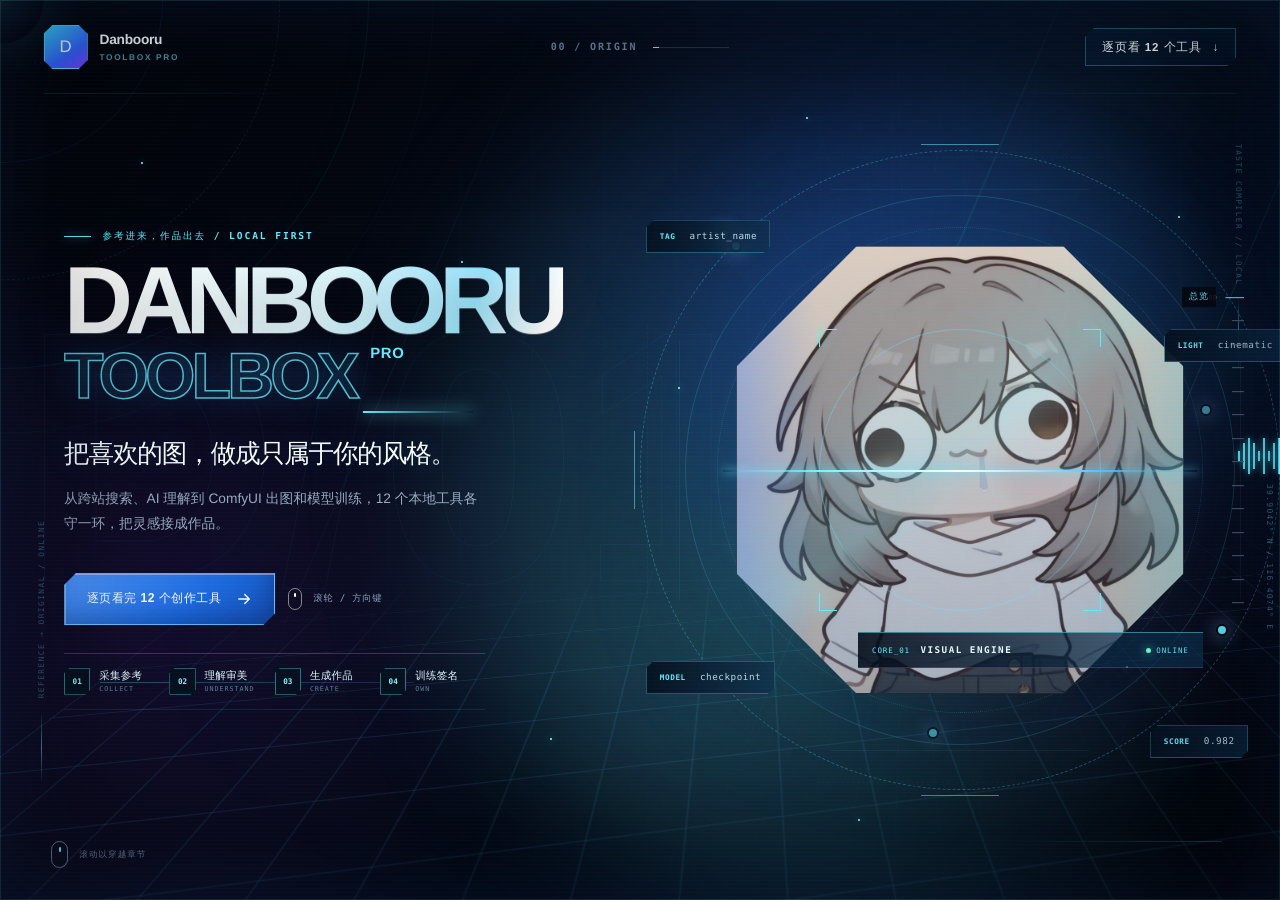
==== commit fde95b18: "Give every product tool its own story" ====
--- a/index.html
+++ b/index.html
@@ -10,12 +10,12 @@
     <meta name="theme-color" content="#07101f" />
     <link rel="icon" type="image/png" href="./assets/logo--q2vQ9s1.png" />
     <title>Danbooru Toolbox Pro｜标签与图片助手</title>
-    <script type="module"  src="./assets/promo-B1-NrC5o.js"></script>
+    <script type="module"  src="./assets/promo-Dv2k7ueG.js"></script>
     <link rel="modulepreload"  href="./assets/rolldown-runtime-aKtaBQYM.js">
     <link rel="modulepreload"  href="./assets/modulepreload-polyfill-Dezn_h7o.js">
     <link rel="modulepreload"  href="./assets/gsap-vendor-B0QPNdJ0.js">
     <link rel="modulepreload"  href="./assets/react-vendor-CILzqOOf.js">
-    <link rel="stylesheet"  href="./assets/promo-lmbaeYO6.css">
+    <link rel="stylesheet"  href="./assets/promo-DNrplu9D.css">
   </head>
   <body>
     <div id="promo-root"></div>
--- a/assets/promo-DNrplu9D.css
+++ b/assets/promo-DNrplu9D.css
@@ -0,0 +1 @@
+:root{--lightningcss-light: ;--lightningcss-dark:initial;color-scheme:dark;font-synthesis:none;text-rendering:geometricprecision;--promo-bg:#02040a;--promo-surface:#07111f;--promo-ink:#f7fbff;--promo-muted:#88a0ba;--promo-line:#74dcff33;--promo-accent:#3478ff;--promo-accent-bright:#61ecff;--promo-violet:#9d5cff;--promo-warm:#efc2a9;--promo-display:"Bahnschrift Condensed", "Arial Narrow", "Microsoft YaHei", sans-serif;--promo-body:"Segoe UI Variable Display", "Microsoft YaHei UI", "Microsoft YaHei", sans-serif;--promo-mono:"Cascadia Code", "SFMono-Regular", Consolas, monospace;--material-face:#060d17f0;--material-face-deep:#01050bfa;--material-edge:#daf4ff38;--material-edge-top:#effcff61;--material-contact:#00070fe0;--material-shadow:#0000008f;font-family:Segoe UI,Microsoft YaHei,system-ui,-apple-system,sans-serif}*{box-sizing:border-box}html,body,#promo-root{width:100%;min-width:100%;max-width:none}html{background:var(--promo-bg);scroll-behavior:smooth;min-width:320px;min-height:100%}html.promo-enhanced,html.promo-enhanced body{overscroll-behavior:none;height:100%;overflow:hidden}body{min-width:320px;min-height:100%;color:var(--promo-ink);font-family:var(--promo-body);background:#02040a;margin:0;overflow-x:hidden}#promo-root{background:#02040a;min-height:100%}button,a{color:inherit;font:inherit}button{border:0}a{text-decoration:none}button:focus-visible,a:focus-visible,[data-scene-heading]:focus-visible{outline:2px solid var(--promo-accent-bright);outline-offset:5px}[data-scene-heading]:focus{scroll-margin-top:7rem}.promo-root{--pointer-x:0;--pointer-y:0;--scene-a-rgb:97, 236, 255;--scene-b-rgb:52, 120, 255;isolation:isolate;background:radial-gradient(circle at calc(73% + var(--pointer-x) * 5%) calc(42% + var(--pointer-y) * 5%), #3175ff3d, transparent 30%), radial-gradient(circle at 12% 68%, #8335ff1f, transparent 31%), linear-gradient(122deg, #02040a 0%, #040914 43%, #020712 72%, #010207 100%);width:100%;min-width:100%;max-width:none;min-height:100svh;position:relative;overflow:clip}.promo-root[data-active-index="1"]{--scene-a-rgb:54, 223, 255;--scene-b-rgb:41, 101, 255}.promo-root[data-active-index="2"]{--scene-a-rgb:120, 226, 255;--scene-b-rgb:137, 76, 255}.promo-root[data-active-index="3"]{--scene-a-rgb:75, 231, 255;--scene-b-rgb:83, 83, 255}.promo-root[data-active-index="4"]{--scene-a-rgb:93, 255, 215;--scene-b-rgb:38, 143, 255}.promo-root[data-active-index="5"]{--scene-a-rgb:221, 252, 255;--scene-b-rgb:91, 104, 255}.promo-root:before{z-index:50;content:"";pointer-events:none;mix-blend-mode:screen;background:repeating-linear-gradient(#ffffff03 0 1px,#0000 1px 4px);position:fixed;inset:0}.promo-root:after{z-index:90;box-shadow:inset 0 0 90px rgba(var(--scene-b-rgb), .11), inset 0 0 190px #00000070;content:"";pointer-events:none;border:1px solid #61ecff21;position:fixed;inset:0}.ambient-tech{z-index:-1;pointer-events:none;width:100vw;min-width:100%;position:fixed;inset:0;overflow:hidden}.ambient-grid{z-index:1;opacity:.3;transform:translate3d(calc(var(--pointer-x) * -16px), calc(var(--pointer-y) * -12px), 0);background-image:linear-gradient(#46b9ff1c 1px,#0000 1px),linear-gradient(90deg,#46b9ff1c 1px,#0000 1px);background-position:50%;background-size:72px 72px;position:absolute;inset:0;-webkit-mask-image:radial-gradient(at 70% 44%,#000 0%,#000000a8 35%,#0000 79%);mask-image:radial-gradient(at 70% 44%,#000 0%,#000000a8 35%,#0000 79%)}.ambient-glow{z-index:2;aspect-ratio:1;background:conic-gradient(from 110deg, transparent, rgba(var(--scene-a-rgb), .23), rgba(var(--scene-b-rgb), .2), transparent);filter:blur(74px);pointer-events:none;width:min(68vw,1180px);transform:translate3d(calc(var(--pointer-x) * 30px), calc(var(--pointer-y) * 22px), 0);border-radius:50%;position:absolute;top:5%;right:-4%}.ambient-aurora,.ambient-depth,.ambient-lens{z-index:3;position:absolute;inset:0}.ambient-aurora i{opacity:.24;filter:blur(44px);mix-blend-mode:screen;will-change:transform;border-radius:50%;width:62vw;height:18vh;position:absolute}.ambient-aurora i:first-child{background:linear-gradient(90deg, transparent, rgba(var(--scene-a-rgb), .72), transparent);transform:rotate(-27deg) translate3d(calc(var(--pointer-x) * 24px), calc(var(--pointer-y) * 15px), 0);animation:9s ease-in-out infinite alternate auroraDriftA;top:4%;right:-13%}.ambient-aurora i:nth-child(2){background:linear-gradient(90deg, transparent, rgba(var(--scene-b-rgb), .58), transparent);width:74vw;transform:rotate(19deg) translate3d(calc(var(--pointer-x) * -18px), calc(var(--pointer-y) * 12px), 0);animation:12s ease-in-out -4s infinite alternate auroraDriftB;bottom:7%;right:8%}.ambient-aurora i:nth-child(3){background:linear-gradient(90deg, transparent, rgba(var(--scene-a-rgb), .4), transparent);width:48vw;height:11vh;animation:10s ease-in-out -2s infinite alternate auroraDriftC;top:43%;left:-26%;transform:rotate(-12deg)}.ambient-depth{opacity:.28;background:repeating-conic-gradient(from 202deg at 71% 51%, rgba(var(--scene-a-rgb), .24) 0 .08deg, transparent .12deg 6.8deg);transform:translate3d(calc(var(--pointer-x) * -10px), calc(var(--pointer-y) * -8px), 0);-webkit-mask-image:radial-gradient(circle at 71% 51%,#0000 0 9%,#000 21%,#0000 70%);mask-image:radial-gradient(circle at 71% 51%,#0000 0 9%,#000 21%,#0000 70%)}.ambient-lens{top:50%;left:71%;border:1px solid rgba(var(--scene-a-rgb), .14);width:min(82vmin,880px);height:min(82vmin,880px);box-shadow:0 0 90px rgba(var(--scene-b-rgb), .14), inset 0 0 70px rgba(var(--scene-a-rgb), .06);transform:translate3d(calc(-50% + var(--pointer-x) * 18px), calc(-50% + var(--pointer-y) * 14px), 0);border-radius:50%;inset:auto}.ambient-lens:before,.ambient-lens:after,.ambient-lens i{aspect-ratio:1;content:"";border-radius:50%;position:absolute;top:50%;left:50%;transform:translate(-50%,-50%)}.ambient-lens:before{border:1px dashed rgba(var(--scene-a-rgb), .2);width:76%}.ambient-lens:after{border:1px solid rgba(var(--scene-b-rgb), .22);width:44%}.ambient-lens i:first-child{border:1px solid rgba(var(--scene-a-rgb), .08);width:118%}.ambient-lens i:last-child{background:radial-gradient(circle, rgba(var(--scene-a-rgb), .18), transparent 70%);width:12%;box-shadow:0 0 58px rgba(var(--scene-a-rgb), .28)}@keyframes auroraDriftA{to{transform:rotate(-23deg) translate3d(calc(var(--pointer-x) * 24px + 5vw), calc(var(--pointer-y) * 15px + 2vh), 0)}}@keyframes auroraDriftB{to{transform:rotate(15deg) translate3d(calc(var(--pointer-x) * -18px - 4vw), calc(var(--pointer-y) * 12px - 3vh), 0)}}@keyframes auroraDriftC{to{transform:rotate(-7deg)translate(5vw,-2vh)}}.ambient-floor{z-index:3;opacity:.44;width:92%;height:82%;transform:perspective(700px) rotateX(63deg) rotateZ(-9deg) translate3d(calc(var(--pointer-x) * -18px), calc(var(--pointer-y) * 12px), 0);transform-origin:top;background-image:linear-gradient(#48c8ff47 1px,#0000 1px),linear-gradient(90deg,#48c8ff47 1px,#0000 1px);background-size:54px 54px;position:absolute;bottom:-43%;right:-14%;-webkit-mask-image:linear-gradient(#0000,#000 24%,#0000 82%);mask-image:linear-gradient(#0000,#000 24%,#0000 82%)}.ambient-beams,.ambient-stars,.ambient-scan{z-index:4;position:absolute;inset:0}.ambient-beams i{opacity:.28;background:linear-gradient(#0000 8%,#50e7ffa6 43%,#0000 77%);width:1px;height:150%;position:absolute;top:-25%;transform:rotate(23deg);box-shadow:0 0 30px #31b7ff8c}.ambient-beams i:first-child{left:28%}.ambient-beams i:nth-child(2){opacity:.5;width:2px;left:68%}.ambient-beams i:nth-child(3){opacity:.18;left:91%}.ambient-stars i{background:#b8f6ff;border-radius:50%;width:2px;height:2px;animation:3.4s ease-in-out infinite starPulse;position:absolute;box-shadow:0 0 9px #54eaff}.ambient-stars i:first-child{top:18%;left:11%}.ambient-stars i:nth-child(2){animation-delay:-.7s;top:29%;left:36%}.ambient-stars i:nth-child(3){animation-delay:-1.9s;top:13%;left:63%}.ambient-stars i:nth-child(4){animation-delay:-2.6s;top:67%;left:18%}.ambient-stars i:nth-child(5){animation-delay:-1.1s;top:82%;left:43%}.ambient-stars i:nth-child(6){animation-delay:-2.1s;top:51%;left:77%}.ambient-stars i:nth-child(7){animation-delay:-.3s;top:24%;left:92%}.ambient-stars i:nth-child(8){animation-delay:-3s;top:74%;left:88%}.ambient-stars i:nth-child(9){animation-delay:-1.6s;top:91%;left:67%}.ambient-stars i:nth-child(10){animation-delay:-2.4s;top:43%;left:53%}.ambient-scan{z-index:5;background:linear-gradient(90deg,#0000,#3dc5ff0f,#0000);width:38%;animation:8s ease-in-out infinite ambientSweep;transform:skew(-18deg)translate(-150%)}.ambient-hud{z-index:6;color:#82ddff59;letter-spacing:.2em;writing-mode:vertical-rl;align-items:center;gap:.8rem;font-family:ui-monospace,SFMono-Regular,Consolas,monospace;font-size:.48rem;display:flex;position:absolute;right:2.3rem}.ambient-hud i{background:linear-gradient(#0000,#61ecff8c,#0000);width:1px;height:72px}.ambient-hud--top{top:16%}.ambient-hud--bottom{bottom:13%;left:2.3rem;right:auto;transform:rotate(180deg)}@keyframes starPulse{50%{opacity:.2;transform:scale(.45)}}@keyframes ambientSweep{0%,18%{opacity:0;transform:skew(-18deg)translate(-150%)}38%,66%{opacity:1}84%,to{opacity:0;transform:skew(-18deg)translate(380%)}}.promo-header{z-index:70;pointer-events:none;grid-template-columns:1fr auto 1fr;align-items:center;width:100%;min-height:94px;padding:1.35rem clamp(1.5rem,3.4vw,4.6rem);display:grid;position:fixed;top:0;left:0}.promo-header:after{content:"";opacity:.5;background:linear-gradient(90deg,#61ecff47,#0000 22% 78%,#61ecff33);height:1px;position:absolute;bottom:0;left:clamp(1.5rem,3.4vw,4.6rem);right:clamp(1.5rem,3.4vw,4.6rem)}.promo-header>*{pointer-events:auto}.promo-brand{justify-self:start;align-items:center;gap:.75rem;display:inline-flex}.promo-brand-mark{clip-path:polygon(20% 0,80% 0,100% 20%,100% 80%,80% 100%,20% 100%,0 80%,0 20%);width:44px;height:44px;font-family:var(--promo-display);background:linear-gradient(145deg,#39d8ff,#3167ff 62%,#7f3cff);border:1px solid #61ecffbd;place-items:center;font-size:1.05rem;display:grid;box-shadow:0 0 0 4px #3478ff14,0 0 34px #34beff6b}.promo-brand>span:last-child{flex-direction:column;line-height:1;display:flex}.promo-brand strong{letter-spacing:-.02em;font-size:.86rem}.promo-brand small{color:#61ecffa8;letter-spacing:.2em;margin-top:.35rem;font-size:.52rem;font-weight:800}.promo-chapter{color:#9ac2dda8;letter-spacing:.18em;align-items:center;gap:1rem;font-family:ui-monospace,SFMono-Regular,Consolas,monospace;font-size:.63rem;font-weight:700;display:flex}.promo-chapter>i{background:#ffffff24;width:76px;height:1px;display:block;position:relative;overflow:hidden}.promo-chapter b{background:var(--promo-accent-bright);transition:width .5s cubic-bezier(.16,1,.3,1);position:absolute;inset:0 auto 0 0}.header-cta{clip-path:polygon(9px 0,100% 0,100% calc(100% - 9px),calc(100% - 9px) 100%,0 100%,0 9px);cursor:pointer;letter-spacing:.08em;background:#184f8e1a;border:1px solid #61ecff4d;justify-self:end;min-height:38px;padding:0 1rem;font-size:.72rem;font-weight:800;transition:color .2s,border-color .2s}.header-cta span{margin-left:.4rem;transition:transform .25s cubic-bezier(.16,1,.3,1);display:inline-block}.header-cta:hover{color:var(--promo-accent-bright);background:#2fb3ff1f;border-color:#61ecffcc}.header-cta:hover span{transform:translate(3px,-3px)}.promo-stage{min-height:100svh;position:relative}.promo-root[data-enhanced=true] .promo-stage{height:100svh;overflow:hidden}.promo-root[data-enhanced=true]{width:auto;min-width:0;max-width:none;height:auto;min-height:0;position:fixed;inset:0;overflow:hidden}.promo-section{transform-origin:68%;background:0 0;min-height:100svh;position:relative;overflow:hidden}.promo-section:after{z-index:0;content:"";opacity:.55;pointer-events:none;background:linear-gradient(90deg,#0000,#61ecff5c);width:clamp(190px,17vw,340px);height:1px;position:absolute;bottom:6.5vh;right:4.5vw}.promo-section[data-active=true]:before{animation:1.05s cubic-bezier(.16,1,.3,1) both sceneFieldBoot}.promo-section[data-active=true]:after{transform-origin:100%;animation:1.1s cubic-bezier(.16,1,.3,1) .18s both sceneRailBoot}@keyframes sceneFieldBoot{0%{opacity:0;transform:scale(.92)}to{opacity:1;transform:scale(1)}}@keyframes sceneRailBoot{0%{opacity:0;transform:scaleX(0)}to{opacity:.55;transform:scaleX(1)}}.promo-root[data-enhanced=true] .promo-section{opacity:0;visibility:hidden;position:absolute;inset:0}.promo-root[data-enhanced=true] .promo-section:not([data-active=true]) *{animation-play-state:paused!important}.promo-root[data-enhanced=true] .promo-section[data-active=true]{opacity:1;visibility:visible}.scene--organize,.scene--train{transform-origin:32%}.scene--final{transform-origin:50%}.scene-layout{--scene-pad-inline:clamp(4rem, 5vw, 7rem);--scene-pad-right:var(--scene-pad-inline);--scene-pad-top:clamp(7rem, 11vh, 9rem);--scene-pad-bottom:clamp(4.5rem, 8vh, 6.5rem);width:100%;max-width:none;min-height:100svh;padding:var(--scene-pad-top) var(--scene-pad-right) var(--scene-pad-bottom) var(--scene-pad-inline);align-items:center;gap:clamp(2rem,3.5vw,6rem);margin:0;display:grid;position:relative}.scene-layout>*{min-width:0}.scene-copy{z-index:4;max-width:620px;position:relative}.scene-kicker{color:var(--promo-accent-bright);letter-spacing:.2em;text-transform:uppercase;text-shadow:0 0 18px #61ecff61;margin:0 0 1.45rem;font-family:ui-monospace,SFMono-Regular,Consolas,monospace;font-size:clamp(.6rem,.72vw,.72rem);font-weight:800}.scene-kicker:before{background:var(--promo-accent-bright);content:"";vertical-align:middle;width:1.7rem;height:1px;margin-right:.7rem;display:inline-block;box-shadow:0 0 10px #61ecffcc}.scene-number{color:#7ea4dc12;font-family:var(--promo-display);pointer-events:none;font-size:clamp(8rem,13vw,13rem);line-height:1;position:absolute;top:-5.1rem;left:-.08em}.feature-title{font-family:var(--promo-display);letter-spacing:0;text-shadow:0 0 34px #2a93ff21;margin:0;font-size:clamp(3rem,5.2vw,6.1rem);font-weight:950;line-height:1.08}.feature-title-line{white-space:nowrap;display:block}.feature-lead{color:#a9b6c8;max-width:34rem;margin:clamp(1.4rem,3vh,2rem) 0 0;font-size:clamp(.9rem,1.15vw,1.12rem);line-height:1.85}.feature-facts{border-top:1px solid var(--promo-line);gap:clamp(2rem,5vw,4.5rem);margin-top:clamp(2rem,4vh,3.2rem);padding-top:1.4rem;display:flex}.feature-facts div{flex-direction:column;display:flex}.feature-facts strong{font-family:var(--promo-display);font-size:clamp(1.2rem,2vw,2rem)}.feature-facts span{color:var(--promo-muted);letter-spacing:.12em;margin-top:.4rem;font-size:.67rem}.promo-root[data-enhanced=true] .promo-reveal{opacity:0}.promo-root[data-enhanced=true] .promo-section[data-active=true] .promo-reveal{animation:.64s cubic-bezier(.16,1,.3,1) both promoReveal}.promo-root[data-enhanced=true] .promo-section[data-active=true] .promo-reveal:first-child{animation-delay:.18s}.promo-root[data-enhanced=true] .promo-section[data-active=true] .promo-reveal:nth-child(2){animation-delay:.24s}.promo-root[data-enhanced=true] .promo-section[data-active=true] .promo-reveal:nth-child(3){animation-delay:.3s}.promo-root[data-enhanced=true] .promo-section[data-active=true] .promo-reveal:nth-child(4){animation-delay:.36s}.promo-root[data-enhanced=true] .promo-section[data-active=true] .promo-reveal:nth-child(5){animation-delay:.42s}@keyframes promoReveal{0%{opacity:0;transform:translateY(20px)}to{opacity:1;transform:translateY(0)}}.hero-layout{grid-template-columns:minmax(0,1.05fr) minmax(360px,.95fr)}.hero-title{font-family:var(--promo-display);letter-spacing:-.085em;text-transform:uppercase;flex-direction:column;margin:0;font-size:clamp(4.2rem,7.7vw,9.2rem);font-weight:950;line-height:.78;display:flex}.hero-title>span:last-child{color:#0000;-webkit-text-stroke:1.2px #f3f6fbb8;letter-spacing:-.06em;margin-top:.22em;font-size:.68em}.hero-title em{color:var(--promo-accent-bright);vertical-align:top;-webkit-text-stroke:0;letter-spacing:.04em;font-size:.23em;font-style:normal;display:inline-block;transform:translateY(-.22em)}.hero-lead{font-family:var(--promo-display);letter-spacing:-.045em;margin:clamp(1.8rem,4vh,3.2rem) 0 0;font-size:clamp(1.25rem,2vw,2.05rem);font-weight:900}.hero-detail{max-width:39rem;color:var(--promo-muted);margin:1rem 0 0;font-size:clamp(.86rem,1.05vw,1.05rem);line-height:1.8}.hero-actions,.final-actions{align-items:center;gap:.8rem;margin-top:clamp(1.8rem,4vh,3rem);display:flex}.hero-control-note{color:var(--promo-muted);letter-spacing:.08em;align-items:center;gap:.7rem;font-family:ui-monospace,SFMono-Regular,Consolas,monospace;font-size:.58rem;display:inline-flex}.promo-button{cursor:pointer;letter-spacing:.04em;border:1px solid #0000;border-radius:999px;justify-content:center;align-items:center;gap:.85rem;min-height:52px;padding:0 1.35rem;font-size:.76rem;font-weight:850;transition:transform .28s cubic-bezier(.16,1,.3,1),background .2s,border-color .2s;display:inline-flex}.promo-button svg{fill:none;stroke:currentColor;stroke-linecap:round;stroke-linejoin:round;stroke-width:1.8px;width:18px;transition:transform .25s cubic-bezier(.16,1,.3,1)}.promo-button:hover{transform:translateY(-3px)}.promo-button:hover svg{transform:translate(4px)}.promo-button--primary{background:var(--promo-accent);box-shadow:0 14px 40px #3576eb3d}.promo-button--primary:hover{background:#609bff}.promo-button--ghost{background:#ffffff06;border-color:#ffffff2b}.promo-button--ghost:hover{border-color:#8bb8ff8c}.button-wheel{border:1px solid #ffffff80;border-radius:10px;width:14px;height:22px;display:block;position:relative}.button-wheel:after{content:"";background:#fff;border-radius:2px;width:2px;height:4px;animation:1.7s ease-in-out infinite wheelDot;position:absolute;top:4px;left:5px}@keyframes wheelDot{0%{opacity:0;transform:translateY(0)}25%{opacity:1}75%{opacity:1}to{opacity:0;transform:translateY(7px)}}.hero-proof{color:#718097;letter-spacing:.09em;text-transform:uppercase;align-items:center;gap:.65rem;margin-top:clamp(1.8rem,4vh,3.5rem);font-family:ui-monospace,SFMono-Regular,Consolas,monospace;font-size:.58rem;display:flex}.hero-proof i{background:var(--promo-accent);border-radius:50%;width:3px;height:3px}.hero-visual{aspect-ratio:1;width:min(42vw,650px);transform:translate3d(calc(var(--pointer-x) * 22px), calc(var(--pointer-y) * 15px), 0);justify-self:center;transition:transform .2s ease-out;position:relative}.hero-mascot-halo{filter:blur(58px);background:#679dff40;border-radius:50%;position:absolute;inset:12%}.hero-mascot-frame{background:#dbc6b8;border:1px solid #ffffff38;border-radius:50%;position:absolute;inset:13%;overflow:hidden;box-shadow:0 35px 90px #0000006b,inset 0 0 0 11px #ffffff09}.hero-mascot-frame:after{content:"";background:linear-gradient(140deg,#0000 35%,#5893ff2e);position:absolute;inset:0}.hero-mascot-frame img{object-fit:cover;width:100%;height:100%;transform:scale(1.03)}.hero-orbit{border:1px solid #8db4ee38;border-radius:50%;position:absolute}.hero-orbit:before,.hero-orbit:after{border:2px solid var(--promo-bg);background:var(--promo-accent-bright);content:"";border-radius:50%;width:8px;height:8px;position:absolute;box-shadow:0 0 18px #8bb8ffcc}.hero-orbit--outer{animation:24s linear infinite orbitSpin;inset:1%}.hero-orbit--outer:before{top:14%;left:14%}.hero-orbit--outer:after{bottom:24%;right:8%}.hero-orbit--inner{opacity:.55;border-style:dashed;animation:18s linear infinite reverse orbitSpin;inset:8%}.hero-orbit--inner:before{top:38%;right:4%}.hero-orbit--inner:after{bottom:1%;left:44%}@keyframes orbitSpin{to{transform:rotate(360deg)}}.orbit-label{color:#b7c5d8;letter-spacing:.06em;-webkit-backdrop-filter:blur(12px);backdrop-filter:blur(12px);background:#071120b8;border:1px solid #96b9eb33;border-radius:999px;padding:.55rem .75rem;font-family:ui-monospace,SFMono-Regular,Consolas,monospace;font-size:.58rem;animation:4s ease-in-out infinite labelFloat;position:absolute;box-shadow:0 12px 36px #00000038}.orbit-label--two{animation-delay:-1.2s;top:28%;right:-4%}.orbit-label--three{animation-delay:-2.1s;bottom:16%;left:-3%}.orbit-label--four{animation-delay:-3s;bottom:5%;right:3%}@keyframes labelFloat{0%,to{transform:translateY(0)}50%{transform:translateY(-8px)}}.hero-scanline{background:linear-gradient(90deg,#0000,#7baeffb3,#0000);width:88%;height:1px;animation:4.6s ease-in-out infinite scanLine;position:absolute;top:50%;left:6%;overflow:visible;box-shadow:0 0 15px #5493ff8c}@keyframes scanLine{0%,to{opacity:0;transform:translateY(-150px)}18%,82%{opacity:.75}50%{transform:translateY(150px)}}.hero-coordinate{color:#c2d2e873;letter-spacing:.16em;writing-mode:vertical-rl;font-family:ui-monospace,SFMono-Regular,Consolas,monospace;font-size:.5rem;position:absolute;bottom:28%;right:2%}.hero-layout{isolation:isolate;grid-template-columns:minmax(0,.9fr) minmax(0,1.1fr)}.hero-layout:before{z-index:-1;color:#0000;content:"D/01";font-family:var(--promo-display);opacity:.12;pointer-events:none;-webkit-text-stroke:1px #54c1ff6b;font-size:clamp(15rem,28vw,36rem);font-weight:950;line-height:.7;position:absolute;top:50%;left:1.6vw;transform:translateY(-47%)}.hero-copy{max-width:830px}.hero-title{z-index:3;filter:drop-shadow(0 0 24px #4285ff21);font-size:clamp(4.8rem,7.45vw,9.5rem);line-height:.75;position:relative}.hero-title>span:first-child{box-sizing:content-box;color:#0000;text-shadow:0 0 42px #5ce2ff29;background:linear-gradient(110deg,#fff 8%,#d7f8ff 51%,#7adfff 79%,#fff 94%);-webkit-background-clip:text;background-clip:text;align-self:flex-start;width:max-content;max-width:none;padding-inline-end:.14em;overflow:visible}.hero-title>span:last-child{color:#61ecff0f;-webkit-text-stroke:1.5px #61ecffc7;text-shadow:0 0 34px #35a0ff45;position:relative}.hero-title>span:last-child:after{background:linear-gradient(90deg, var(--promo-accent-bright), transparent);width:26%;height:.035em;box-shadow:0 0 15px var(--promo-accent-bright);content:"";position:absolute;bottom:-.2em;right:3%}.hero-lead{color:#f4fbff;text-shadow:0 0 28px #4cbbff2e}.hero-detail{color:#98abc0}.promo-button{clip-path:polygon(12px 0,100% 0,100% calc(100% - 12px),calc(100% - 12px) 100%,0 100%,0 12px);border-radius:0}.promo-button--primary{background:linear-gradient(110deg,#2e6aff,#18bddd 72%,#64efff);border-color:#79f1ff85;position:relative;box-shadow:0 0 0 1px #359dff1f,0 0 34px #30a6ff52,inset 0 0 20px #ffffff1a}.promo-button--primary:hover{background:linear-gradient(110deg,#417cff,#34d7ef 72%,#9bf7ff);box-shadow:0 0 44px #30c4ff73}.hero-proof{color:#7090a8;background:linear-gradient(90deg,#1f8fce17,#0000);border-left:1px solid #61ecff6b;width:fit-content;padding:.72rem .95rem}.hero-visual{width:min(49vw,920px,90svh);transform:translate3d(calc(var(--pointer-x) * 32px), calc(var(--pointer-y) * 22px), 0);justify-self:end;margin-inline-end:calc(-1 * var(--scene-pad-right))}.hero-reactor-shell{opacity:.82;background:linear-gradient(var(--promo-accent-bright), var(--promo-accent-bright)) 50% 0 / 12% 1px no-repeat, linear-gradient(var(--promo-accent-bright), var(--promo-accent-bright)) 50% 100% / 12% 1px no-repeat, linear-gradient(var(--promo-accent-bright), var(--promo-accent-bright)) 0 50% / 1px 12% no-repeat, linear-gradient(var(--promo-accent-bright), var(--promo-accent-bright)) 100% 50% / 1px 12% no-repeat;filter:drop-shadow(0 0 12px #61ecff57);position:absolute;inset:-1%}.hero-reactor-shell:before,.hero-reactor-shell:after{clip-path:polygon(27% 0,73% 0,100% 27%,100% 73%,73% 100%,27% 100%,0 73%,0 27%);content:"";border:1px solid #64daff2e;position:absolute;inset:7%}.hero-reactor-shell:after{opacity:.48;border-style:dashed;animation:3.8s ease-in-out infinite reactorBreathe;inset:2%}.hero-mascot-halo{filter:blur(70px);background:linear-gradient(135deg,#2f6cff7a,#50ebff47,#9e42ff4d);border-radius:34%;inset:10%}.hero-mascot-frame{clip-path:polygon(27% 0,73% 0,100% 27%,100% 73%,73% 100%,27% 100%,0 73%,0 27%);background:#0b1421;border:1px solid #77eeffc2;border-radius:0;inset:15%;box-shadow:0 0 0 9px #226eb714,0 0 76px #2aa2ff66,inset 0 0 70px #237cff29}.hero-mascot-frame:before{z-index:2;content:"";pointer-events:none;background:linear-gradient(90deg,#3478ff52,#0000 18% 82%,#61ecff3d),linear-gradient(#0308120a,#0d2b4e4d);position:absolute;inset:0}.hero-mascot-frame:after{z-index:3;background:linear-gradient(140deg,#0000 29%,#76f1ff2e 48%,#0000 54%)}.hero-mascot-frame img{filter:saturate(.72)contrast(1.13)brightness(.93)hue-rotate(3deg);transform:scale(1.08)}.hero-image-grid{z-index:4;opacity:.26;pointer-events:none;background-image:linear-gradient(#49d6ff2e 1px,#0000 1px),linear-gradient(90deg,#49d6ff2e 1px,#0000 1px);background-size:32px 32px;position:absolute;inset:0;-webkit-mask-image:linear-gradient(#0000,#000 40%,#0000 90%);mask-image:linear-gradient(#0000,#000 40%,#0000 90%)}.hero-orbit{filter:drop-shadow(0 0 9px #3bb5ff38);border-color:#60daff52;border-radius:50%}.hero-orbit--outer{border-style:dashed;border-width:1px;inset:0}.hero-orbit--inner{border-style:solid;inset:7%;box-shadow:inset 0 0 40px #267aff14}.hero-orbit--micro{opacity:.62;border-style:dotted;animation:12s linear infinite orbitSpin;inset:12%}.hero-reticle{z-index:7;border:1px solid #61ecff5c;border-radius:50%;position:absolute;inset:28%}.hero-reticle i{border-color:var(--promo-accent-bright);width:18px;height:18px;filter:drop-shadow(0 0 6px var(--promo-accent-bright));border-style:solid;position:absolute}.hero-reticle i:first-child{border-width:1px 0 0 1px;top:-1px;left:-1px}.hero-reticle i:nth-child(2){border-width:1px 1px 0 0;top:-1px;right:-1px}.hero-reticle i:nth-child(3){border-width:0 1px 1px 0;bottom:-1px;right:-1px}.hero-reticle i:nth-child(4){border-width:0 0 1px 1px;bottom:-1px;left:-1px}.orbit-label{z-index:8;color:#bdd7e6;clip-path:polygon(7px 0,100% 0,100% calc(100% - 7px),calc(100% - 7px) 100%,0 100%,0 7px);background:linear-gradient(100deg,#05111ff0,#0e304e99);border-color:#5ce1ff52;border-radius:0;padding:.62rem .78rem;box-shadow:0 0 24px #28a4ff21}.orbit-label b{color:var(--promo-accent-bright);margin-right:.5rem;font-size:.48rem}.orbit-label--one{top:11%;left:1%}.orbit-label--two{top:28%;right:-1%}.orbit-label--three{bottom:15%;left:1%}.orbit-label--four{bottom:5%;right:5%}.hero-scanline{z-index:9;background:linear-gradient(90deg,#0000,#78f1ff 20%,#fff 50%,#58bfff 80%,#0000);width:74%;height:2px;left:13%;box-shadow:0 0 8px #61ecff,0 0 28px #3494ffbf}.hero-core-status{z-index:8;background:linear-gradient(90deg,#040d1be6,#0d395c94);border-top:1px solid #61ecff7a;border-bottom:1px solid #61ecff2e;grid-template-columns:auto 1fr auto;align-items:center;gap:.65rem;width:54%;padding:.72rem .9rem;font-family:ui-monospace,SFMono-Regular,Consolas,monospace;display:grid;position:absolute;bottom:19%;right:12%}.hero-core-status span,.hero-core-status i{color:var(--promo-accent-bright);letter-spacing:.12em;font-size:.47rem;font-style:normal}.hero-core-status strong{color:#e3f8ff;letter-spacing:.16em;font-size:.58rem}.hero-core-status i:before{content:"";background:#61ffd1;border-radius:50%;width:5px;height:5px;margin-right:.35rem;display:inline-block;box-shadow:0 0 10px #61ffd1}.hero-waveform{z-index:8;align-items:center;gap:3px;height:36px;display:flex;position:absolute;top:45%;right:0}.hero-waveform i{background:var(--promo-accent-bright);width:2px;height:30%;animation:1.4s ease-in-out infinite alternate waveSignal;box-shadow:0 0 6px #61ecffcc}.hero-waveform i:nth-child(2n){height:72%;animation-delay:-.4s}.hero-waveform i:nth-child(3n){height:100%;animation-delay:-.8s}.hero-coordinate{color:#69d9ff7a;bottom:25%;right:1%}@keyframes waveSignal{to{opacity:.35;height:12%}}@keyframes reactorBreathe{50%{opacity:.22;transform:scale(.985)}}.feature-layout{grid-template-columns:minmax(300px,.78fr) minmax(480px,1.22fr)}.feature-layout--reverse{grid-template-columns:minmax(480px,1.18fr) minmax(300px,.82fr)}.search-console{clip-path:polygon(28px 0,100% 0,100% calc(100% - 28px),calc(100% - 28px) 100%,0 100%,0 28px);width:100%;max-width:940px;transform:perspective(1300px) rotateY(-7deg) rotateX(2deg) translate3d(calc(var(--pointer-x) * -12px), calc(var(--pointer-y) * -8px), 0);background:linear-gradient(150deg,#0a1f35f5,#030913fa);border:1px solid #61ecff4d;border-radius:0;padding:clamp(1.1rem,2vw,1.8rem);position:relative;overflow:hidden;box-shadow:0 0 0 1px #3281ff14,0 0 80px #1e80ff33,0 45px 110px #0000007a}.search-console:before{content:"";pointer-events:none;background:linear-gradient(125deg,#3ad2ff21,#0000 28%),repeating-linear-gradient(90deg,#0000 0 47px,#46c8ff06 48px);position:absolute;inset:0}.console-topline,.console-footer,.source-row{align-items:center;display:flex;position:relative}.console-topline{color:#8595aa;letter-spacing:.15em;justify-content:space-between;margin-bottom:1.2rem;font-family:ui-monospace,SFMono-Regular,Consolas,monospace;font-size:.56rem;font-weight:800}.console-status{color:#96c6ff}.console-status i{background:#79b1ff;border-radius:50%;width:6px;height:6px;margin-right:.42rem;animation:1.6s ease-in-out infinite statusPulse;display:inline-block;box-shadow:0 0 12px #79b1ff}@keyframes statusPulse{50%{opacity:.35}}.search-field{background:#1c71a00f;border:1px solid #61ecff38;border-radius:0;align-items:center;gap:.8rem;min-height:58px;padding:0 1rem;display:flex;position:relative;box-shadow:inset 0 0 26px #2981ff0f}.search-symbol{color:var(--promo-accent-bright);font-size:1.55rem;line-height:1}.search-query{color:#edf3fc;flex:1;font-family:ui-monospace,SFMono-Regular,Consolas,monospace;font-size:clamp(.72rem,1.1vw,.95rem)}.search-shortcut{color:#708097;border:1px solid #ffffff21;border-radius:.42rem;padding:.3rem .46rem;font-size:.58rem}.source-row{color:#66768c;letter-spacing:.09em;white-space:nowrap;gap:clamp(.65rem,1.5vw,1.35rem);margin:1rem 0;font-size:.52rem;font-weight:850;overflow:hidden}.source-row .is-active{color:var(--promo-accent-bright)}.result-grid{grid-template-rows:repeat(2,minmax(130px,18vh));grid-template-columns:1.35fr .9fr .9fr;gap:.75rem;display:grid}.result-tile{background-color:#15243a;border:1px solid #63dbff2b;border-radius:.15rem;min-height:0;position:relative;overflow:hidden}.result-tile:before,.result-tile:after{content:"";border-radius:50%;position:absolute}.result-tile:before{aspect-ratio:1;filter:blur(2px);background:#ffffff2e;width:55%;top:15%;left:20%}.result-tile:after{aspect-ratio:1;border:1px solid #ffffff40;width:80%;bottom:-30%;right:-16%}.result-tile span{z-index:3;color:#ffffffbf;letter-spacing:.1em;font-family:ui-monospace,SFMono-Regular,Consolas,monospace;font-size:.48rem;position:absolute;bottom:.7rem;right:.8rem}.result-tile--portrait{background:#d6bfae;grid-row:1/3}.result-tile--portrait:before,.result-tile--portrait:after{display:none}.result-tile--portrait img{object-fit:cover;filter:saturate(.82)contrast(1.04);width:100%;height:100%;transition:transform .8s cubic-bezier(.16,1,.3,1)}.search-console:hover .result-tile--portrait img{transform:scale(1.035)}.result-tile--violet{background:linear-gradient(145deg,#374f82,#76678e)}.result-tile--blue{background:linear-gradient(145deg,#1e5b83,#6bb3c4)}.result-tile--peach{background:linear-gradient(145deg,#805e64,#e6ae8c)}.console-footer{color:#607088;letter-spacing:.12em;justify-content:space-between;gap:1rem;margin-top:1rem;font-family:ui-monospace,SFMono-Regular,Consolas,monospace;font-size:.48rem}.console-footer div{flex:1;gap:4px;display:flex}.console-footer i{background:#ffffff14;flex:1;height:2px;overflow:hidden}.console-footer i:after{background:var(--promo-accent);content:"";transform-origin:0;width:100%;height:100%;animation:2.4s ease-in-out infinite alternate indexBar;display:block}.console-footer i:nth-child(2):after{animation-delay:-.4s}.console-footer i:nth-child(3):after{animation-delay:-1.2s}.console-footer i:nth-child(4):after{animation-delay:-.8s}.console-footer i:nth-child(5):after{animation-delay:-1.7s}@keyframes indexBar{0%{transform:scaleX(.12)}to{transform:scaleX(.95)}}.asset-intelligence{aspect-ratio:1.05;width:min(48vw,820px);transform:translate3d(calc(var(--pointer-x) * 12px), calc(var(--pointer-y) * 10px), 0);justify-self:center;position:relative}.asset-photo{clip-path:polygon(30px 0,100% 0,100% calc(100% - 30px),calc(100% - 30px) 100%,0 100%,0 30px);background:#dac4b4;border:1px solid #61ecff61;border-radius:0;position:absolute;inset:5% 22% 5% 10%;overflow:hidden;box-shadow:0 0 58px #2299ff2e,0 38px 90px #0000007a}.asset-photo:after{content:"";background:linear-gradient(90deg,#0000 49.8%,#ffffff2e 50%,#0000 50.2%),linear-gradient(#0000 49.8%,#ffffff2e 50%,#0000 50.2%),linear-gradient(#0000 62%,#0309128c);position:absolute;inset:0}.asset-photo img{object-fit:cover;width:100%;height:100%}.asset-focus{z-index:2;border:1px solid #7eb8ffcc;width:54px;height:54px;position:absolute}.asset-focus:before,.asset-focus:after{content:"";background:#7eb8ffcc;position:absolute}.asset-focus:before{width:70px;height:1px;top:50%;left:-8px}.asset-focus:after{width:1px;height:70px;top:-8px;left:50%}.asset-focus--one{top:30%;left:31%}.asset-focus--two{width:34px;height:34px;bottom:22%;right:18%}.asset-data{z-index:4;clip-path:polygon(8px 0,100% 0,100% calc(100% - 8px),calc(100% - 8px) 100%,0 100%,0 8px);-webkit-backdrop-filter:blur(16px);backdrop-filter:blur(16px);background:linear-gradient(110deg,#040e1bf0,#0b3148c7);border:1px solid #61ecff47;border-radius:0;grid-template-columns:1fr auto;gap:.25rem 2rem;width:min(260px,42%);padding:1rem 1.15rem;display:grid;position:absolute;box-shadow:0 0 34px #1d91ff21,0 18px 50px #00000057}.asset-data small{color:var(--promo-accent-bright);letter-spacing:.16em;grid-column:1/3;font-family:ui-monospace,SFMono-Regular,Consolas,monospace;font-size:.48rem;font-weight:800}.asset-data strong{text-overflow:ellipsis;font-size:.78rem;overflow:hidden}.asset-data span{color:#9baabd;font-family:ui-monospace,SFMono-Regular,Consolas,monospace;font-size:.65rem}.asset-index{color:#596a82;letter-spacing:.18em;font-family:ui-monospace,SFMono-Regular,Consolas,monospace;font-size:.52rem;position:absolute;bottom:2%;left:11%}.asset-crosshair{width:1px;height:1px;box-shadow:0 0 0 1px var(--promo-accent-bright);position:absolute}.asset-crosshair:before,.asset-crosshair:after{content:"";background:#7baeff66;position:absolute}.asset-crosshair:before{width:140px;height:1px;top:0;left:-70px}.asset-crosshair:after{width:1px;height:140px;top:-70px;left:0}.asset-crosshair--one{top:18%;left:4%}.asset-crosshair--two{bottom:21%;right:13%}.feature-tags{flex-wrap:wrap;gap:.55rem;margin-top:2rem;display:flex}.feature-tags span{clip-path:polygon(6px 0,100% 0,100% calc(100% - 6px),calc(100% - 6px) 100%,0 100%,0 6px);color:#8fa1b8;letter-spacing:.06em;background:#238bc10d;border:1px solid #97b8e62b;border-radius:0;padding:.6rem .85rem;font-size:.64rem}.creation-pipeline{width:min(57vw,1040px);min-height:430px;transform:translate3d(calc(var(--pointer-x) * -9px), calc(var(--pointer-y) * 8px), 0);grid-template-columns:repeat(3,1fr);justify-self:end;align-items:center;gap:clamp(1rem,2vw,2rem);display:grid;position:relative}.pipeline-beam{z-index:0;background:#61ecff3d;height:1px;position:absolute;top:50%;left:7%;right:7%;overflow:hidden;box-shadow:0 0 18px #33bbff40}.pipeline-beam span{background:linear-gradient(90deg,#0000,#72a9ff,#0000);width:30%;height:100%;animation:2.8s ease-in-out infinite beamTravel;display:block}@keyframes beamTravel{0%{transform:translate(-100%)}to{transform:translate(430%)}}.pipeline-node{z-index:2;clip-path:polygon(18px 0,100% 0,100% calc(100% - 18px),calc(100% - 18px) 100%,0 100%,0 18px);background:linear-gradient(155deg,#0a233af7,#030a14fa);border:1px solid #61ecff40;border-radius:0;min-height:280px;padding:clamp(1.2rem,2vw,1.8rem);position:relative;box-shadow:0 0 38px #2180ff1a,0 30px 74px #0000006b}.pipeline-node--prompt{transform:translateY(-34px)}.pipeline-node--output{transform:translateY(22px)}.node-index{color:#8bb8ff52;font-family:var(--promo-display);margin-bottom:clamp(3.2rem,8vh,5.4rem);font-size:2.2rem;line-height:1}.pipeline-node small{color:var(--promo-accent-bright);letter-spacing:.17em;font-family:ui-monospace,SFMono-Regular,Consolas,monospace;font-size:.49rem;font-weight:800;display:block}.pipeline-node strong{margin-top:.45rem;font-size:clamp(.9rem,1.2vw,1.16rem);display:block}.tag-stream{flex-wrap:wrap;gap:.34rem;margin-top:1rem;display:flex}.tag-stream span{color:#9ebff3;background:#4d8dff21;border-radius:.35rem;padding:.35rem .48rem;font-family:ui-monospace,SFMono-Regular,Consolas,monospace;font-size:.47rem}.prompt-lines{flex-direction:column;gap:.45rem;margin-top:1rem;display:flex}.prompt-lines i{background:#ffffff1c;border-radius:4px;height:4px}.prompt-lines i:nth-child(2){width:74%}.prompt-lines i:nth-child(3){background:#5694ff73;width:48%}.output-preview{background:#dbc4b3;border-radius:.6rem;height:74px;margin-top:1rem;overflow:hidden}.output-preview img{object-fit:cover;object-position:50% 28%;width:100%;height:100%}.pipeline-pulse{z-index:3;background:var(--promo-accent-bright);border-radius:50%;width:8px;height:8px;animation:1.7s ease-in-out infinite nodePulse;position:absolute;top:calc(50% - 4px);box-shadow:0 0 20px #79adffe6}.pipeline-pulse--one{left:32.4%}.pipeline-pulse--two{animation-delay:-.8s;right:32.4%}@keyframes nodePulse{50%{opacity:.4;transform:scale(1.8)}}.pipeline-caption{color:#52647d;letter-spacing:.18em;font-family:ui-monospace,SFMono-Regular,Consolas,monospace;font-size:.5rem;position:absolute;bottom:0;right:0}.training-layout{grid-template-columns:minmax(310px,.7fr) minmax(540px,1.3fr)}.training-metrics{border-top:1px solid var(--promo-line);gap:clamp(1.5rem,4vw,3rem);margin-top:2.2rem;padding-top:1.4rem;display:flex}.training-metrics div{grid-template-columns:auto auto;gap:.25rem .7rem;display:grid}.training-metrics span{color:#708096;letter-spacing:.17em;grid-column:1/3;font-family:ui-monospace,SFMono-Regular,Consolas,monospace;font-size:.5rem;font-weight:800}.training-metrics strong{font-family:var(--promo-display);font-size:1.35rem}.training-metrics i{color:#76b0ff;align-self:end;padding-bottom:.2rem;font-family:ui-monospace,SFMono-Regular,Consolas,monospace;font-size:.5rem;font-style:normal}.training-stage{aspect-ratio:1.42;width:min(58vw,1040px);transform:perspective(1300px) rotateY(-6deg) rotateX(1deg) translate3d(calc(var(--pointer-x) * -10px), calc(var(--pointer-y) * 7px), 0);justify-self:end;position:relative}.training-window{clip-path:polygon(26px 0,100% 0,100% calc(100% - 26px),calc(100% - 26px) 100%,0 100%,0 26px);background:#eef3f8;border:1px solid #61ecff57;border-radius:0;position:absolute;inset:4% 0 11% 3%;overflow:hidden;box-shadow:0 0 62px #2088ff2e,0 42px 100px #0000007a}.window-bar{z-index:3;background:#081220f0;align-items:center;gap:.35rem;width:100%;height:38px;padding:0 .8rem;display:flex;position:absolute;top:0;left:0}.window-bar i{background:#40506a;border-radius:50%;width:7px;height:7px}.window-bar i:first-child{background:#ff9f8c}.window-bar i:nth-child(2){background:#eac47b}.window-bar i:nth-child(3){background:#78bfa1}.window-bar span{color:#728198;letter-spacing:.14em;margin-left:auto;font-family:ui-monospace,SFMono-Regular,Consolas,monospace;font-size:.47rem}.training-window img{object-fit:cover;object-position:50% 17%;width:100%;height:100%;transform:scale(1.06)}.metric-overlay{z-index:4;clip-path:polygon(12px 0,100% 0,100% calc(100% - 12px),calc(100% - 12px) 100%,0 100%,0 12px);-webkit-backdrop-filter:blur(14px);backdrop-filter:blur(14px);background:linear-gradient(130deg,#030d1af5,#082a41e8);border:1px solid #61ecff52;border-radius:0;width:min(52%,430px);padding:1rem 1.2rem .8rem;position:absolute;bottom:2%;right:-2%;box-shadow:0 0 38px #22a7ff29,0 24px 60px #0000007a}.metric-head,.metric-axis{color:#73839a;letter-spacing:.13em;justify-content:space-between;font-family:ui-monospace,SFMono-Regular,Consolas,monospace;font-size:.45rem;display:flex}.metric-head strong{color:#7fb5ff}.metric-overlay svg{width:100%;height:105px;margin-top:.5rem;display:block;overflow:visible}.chart-grid{fill:none;stroke:#ffffff12;stroke-width:1px}.chart-line{fill:none;stroke:#6ca7ff;stroke-linecap:round;stroke-width:2px;stroke-dasharray:700;stroke-dashoffset:700px;filter:drop-shadow(0 0 5px #5e9eff80)}.promo-section[data-active=true] .chart-line{animation:1.65s cubic-bezier(.16,1,.3,1) .35s forwards drawChart}@keyframes drawChart{to{stroke-dashoffset:0}}.training-chip{z-index:5;color:var(--promo-accent-bright);clip-path:polygon(7px 0,100% 0,100% calc(100% - 7px),calc(100% - 7px) 100%,0 100%,0 7px);letter-spacing:.12em;background:#07182c;border:1px solid #90b9f140;border-radius:0;padding:.65rem .9rem;font-family:ui-monospace,SFMono-Regular,Consolas,monospace;font-size:.5rem;position:absolute;top:0;right:8%}.final-scene{text-align:center;flex-direction:column;justify-content:center;align-items:center;min-height:100svh;padding:7.5rem 2rem 6rem;display:flex;position:relative}.final-scene:before{content:"";background:radial-gradient(circle at 50% 48%,#4a87f129,#0000 35%);position:absolute;inset:0}.final-aperture{aspect-ratio:1;opacity:.27;width:min(60vw,760px);position:absolute;top:50%;left:50%;transform:translate(-50%,-50%)}.final-aperture img{object-fit:cover;filter:grayscale(.4)contrast(1.1);border-radius:50%;width:38%;height:38%;position:absolute;inset:31%;-webkit-mask-image:radial-gradient(circle,#000 40%,#0000 72%);mask-image:radial-gradient(circle,#000 40%,#0000 72%)}.aperture-ring{border:1px solid #88b4f34d;border-radius:50%;position:absolute}.aperture-ring:before,.aperture-ring:after{content:"";background:#7fb1f947;position:absolute;top:50%;left:50%;transform:translate(-50%,-50%)}.aperture-ring:before{width:140%;height:1px}.aperture-ring:after{width:1px;height:140%}.aperture-ring--one{animation:32s linear infinite orbitSpin;inset:2%}.aperture-ring--two{border-style:dashed;animation:22s linear infinite reverse orbitSpin;inset:14%}.aperture-ring--three{animation:4s ease-in-out infinite aperturePulse;inset:27%}@keyframes aperturePulse{50%{opacity:.35;transform:scale(.96)}}.final-scene>:not(.final-aperture){z-index:2;position:relative}.final-title{font-family:var(--promo-display);letter-spacing:0;margin:0;font-size:clamp(3.8rem,7.6vw,9rem);font-weight:950;line-height:1.08}.final-title-line{white-space:nowrap;display:block}.final-title-outline{color:#0000;-webkit-text-stroke:1px #e8f0fbb3}.final-lead{max-width:36rem;color:var(--promo-muted);margin:1.8rem 0 0;font-size:clamp(.85rem,1.1vw,1.05rem)}.promo-button--large{min-height:58px;padding:0 1.8rem}.promo-button--text{color:#9aabc0;background:0 0}.promo-button--text:hover{color:#fff}.final-footer{color:#53647b;letter-spacing:.13em;justify-content:space-between;font-family:ui-monospace,SFMono-Regular,Consolas,monospace;font-size:.5rem;display:flex;bottom:1.8rem;left:clamp(1.4rem,4vw,4.8rem);right:clamp(1.4rem,4vw,4.8rem);position:absolute!important}.scene--discover:before,.scene--organize:before,.scene--create:before,.scene--train:before,.scene--final:before{z-index:0;content:"";pointer-events:none;position:absolute;inset:0}.scene--discover:before{background:radial-gradient(circle at 74% 52%,#20acff2e,#0000 31%),conic-gradient(from 205deg at 74% 52%,#0000,#3870ff1a,#0000 20%)}.scene--organize:before{background:linear-gradient(112deg,#5c31ff14,#0000 35%),radial-gradient(at 28% 52%,#48d5ff29,#0000 34%)}.scene--create:before{background:radial-gradient(circle at 66% 52%,#4761ff30,#0000 29%),linear-gradient(118deg,#0000 44%,#2ccaff14 44.2%,#0000 44.5%)}.scene--train:before{background:radial-gradient(at 72% 48%,#25c1d226,#0000 38%),linear-gradient(155deg,#0000 58%,#4bffd60d)}.scene--final:before{background:radial-gradient(circle at 73% 50%, #49c3ff38, transparent 27%), conic-gradient(from 0deg at 73% 50%, transparent 0 8%, #4f77ff14 8.2%, transparent 8.6% 24%, #61ecff14 24.2%, transparent 24.6%)}.discover-array{isolation:isolate;perspective:1400px;width:min(62vw,1120px);min-height:min(70vh,700px);transform:translate3d(calc(var(--pointer-x) * -12px), calc(var(--pointer-y) * -8px), 0);justify-self:end;place-items:center;display:grid;position:relative}.discover-warp{z-index:0;transform-style:preserve-3d;position:absolute;inset:-8%}.discover-ring{border:1px solid #61ecff47;border-radius:50%;position:absolute;top:50%;left:50%;box-shadow:inset 0 0 40px #3091ff0d}.discover-ring:before,.discover-ring:after{content:"";background:#61ecff;border-radius:50%;width:8px;height:8px;position:absolute;box-shadow:0 0 18px #61ecff}.discover-ring:before{top:14%;left:7%}.discover-ring:after{bottom:28%;right:5%}.discover-ring--a{aspect-ratio:1;border-style:dashed;width:92%;transform:translate(-50%,-50%)rotateX(67deg)rotate(8deg)}.discover-ring--b{aspect-ratio:1;width:73%;transform:translate(-50%,-50%)rotateX(62deg)rotate(-26deg)}.discover-ring--c{aspect-ratio:1;border-color:#8d5cff57;width:53%;transform:translate(-50%,-50%)rotateX(72deg)rotate(42deg)}.discover-array .search-console{z-index:5;width:78%;max-width:none;position:relative;transform:perspective(1300px)rotateY(-4deg)rotateX(1deg)translateZ(70px)}.discover-route{z-index:2;background:#61ecff3d;position:absolute;overflow:hidden;box-shadow:0 0 12px #61ecff2e}.discover-route span{background:linear-gradient(90deg,#0000,#b5f8ff,#0000);width:34%;height:100%;position:absolute;transform:translate(-110%)}.discover-route--north{width:1px;height:25%;top:4%;left:49%}.discover-route--north span{background:linear-gradient(#0000,#b5f8ff,#0000);width:100%;height:34%;transform:translateY(-110%)}.discover-route--east{width:27%;height:1px;top:42%;right:0}.discover-route--south{width:28%;height:1px;bottom:2%;left:24%;transform:rotate(-18deg)}.discover-stat{z-index:7;clip-path:polygon(9px 0,100% 0,100% calc(100% - 9px),calc(100% - 9px) 100%,0 100%,0 9px);background:linear-gradient(110deg,#030e1cf5,#082f46d6);border:1px solid #61ecff4d;grid-template-columns:1fr auto;gap:.24rem 1rem;min-width:150px;padding:.85rem .95rem;font-family:ui-monospace,SFMono-Regular,Consolas,monospace;display:grid;position:absolute;box-shadow:0 0 34px #1f93ff24}.discover-stat small{color:#6b91aa;letter-spacing:.16em;grid-column:1/3;font-size:.42rem}.discover-stat strong{color:#f1fcff;font-family:var(--promo-display);font-size:1.25rem}.discover-stat strong em{color:var(--promo-accent-bright);font-family:ui-monospace,Consolas,monospace;font-size:.43rem;font-style:normal}.discover-stat span{color:#61ffd1;letter-spacing:.09em;align-self:end;font-size:.43rem}.discover-stat--sources{top:8%;right:1%}.discover-stat--latency{bottom:5%;left:1%}.console-scan{z-index:8;opacity:0;background:linear-gradient(90deg,#0000,#61ecff,#fff 50%,#61ecff,#0000);height:2px;position:absolute;top:0;left:0;right:0;box-shadow:0 0 18px #61ecffbd}.discover-array .result-tile:not(.result-tile--portrait){background-color:#061426;background-image:linear-gradient(#61ecff14 1px,#0000 1px),linear-gradient(90deg,#61ecff14 1px,#0000 1px);background-size:22px 22px}.discover-array .result-tile:not(.result-tile--portrait):before{filter:none;background:linear-gradient(90deg,#0000,#61ecffcc,#0000);border-radius:0;width:76%;height:1px;top:50%;left:12%}.discover-array .result-tile:not(.result-tile--portrait):after{border-color:#61ecff38;width:42%;bottom:18%;right:16%}.discover-array .result-tile>i{clip-path:polygon(50% 0,100% 44%,79% 100%,21% 100%,0 44%);border:1px solid #61ecff4d;width:56%;height:48%;position:absolute;top:26%;left:22%}.promo-section[data-active=true] .discover-ring--a{animation:17s linear infinite discoverOrbitA}.promo-section[data-active=true] .discover-ring--b{animation:13s linear infinite discoverOrbitB}.promo-section[data-active=true] .discover-ring--c{animation:9s linear infinite discoverOrbitC}.promo-section[data-active=true] .discover-route:not(.discover-route--north) span{animation:2.2s ease-in-out infinite routeSignal}.promo-section[data-active=true] .discover-route--north span{animation:2.2s ease-in-out -.8s infinite routeSignalVertical}.promo-section[data-active=true] .console-scan{animation:3.8s ease-in-out .3s infinite consoleSweep}@keyframes discoverOrbitA{to{transform:translate(-50%,-50%)rotateX(67deg)rotate(368deg)}}@keyframes discoverOrbitB{to{transform:translate(-50%,-50%)rotateX(62deg)rotate(-386deg)}}@keyframes discoverOrbitC{to{transform:translate(-50%,-50%)rotateX(72deg)rotate(402deg)}}@keyframes routeSignal{to{transform:translate(400%)}}@keyframes routeSignalVertical{to{transform:translateY(400%)}}@keyframes consoleSweep{0%,14%{opacity:0;transform:translateY(0)}25%,76%{opacity:1}90%,to{opacity:0;transform:translateY(510px)}}.asset-intelligence{aspect-ratio:1.18;isolation:isolate;width:min(54vw,900px)}.analysis-orbit{z-index:-1;aspect-ratio:1;background:conic-gradient(from 30deg, transparent 0 12%, #61ecff99 12% 12.4%, transparent 12.5% 42%, #8957ff85 42% 42.5%, transparent 42.6% 76%, #61ecff6b 76% 76.4%, transparent 76.5%);border-radius:50%;position:absolute;top:50%;left:42%;-webkit-mask:radial-gradient(circle,#0000 67%,#000 68% 69%,#0000 70%);mask:radial-gradient(circle,#0000 67%,#000 68% 69%,#0000 70%)}.analysis-orbit--outer{width:105%;transform:translate(-50%,-50%)}.analysis-orbit--inner{opacity:.62;width:79%;transform:translate(-50%,-50%)rotate(36deg)}.semantic-links{z-index:3;pointer-events:none;width:100%;height:100%;position:absolute;inset:0;overflow:visible}.semantic-links path{fill:none;stroke:#61ecffad;stroke-dasharray:3 3;stroke-width:.16px;vector-effect:non-scaling-stroke}.asset-photo{background:#8d9ca7;inset:7% 33% 7% 3%}.asset-photo img{filter:saturate(.42)contrast(1.13)brightness(.74)hue-rotate(8deg)}.vision-mesh{z-index:2;mix-blend-mode:screen;opacity:.42;background-image:linear-gradient(#61ecff29 1px,#0000 1px),linear-gradient(90deg,#61ecff29 1px,#0000 1px);background-size:28px 28px;position:absolute;inset:0;-webkit-mask-image:linear-gradient(#0000,#000 20% 76%,#0000);mask-image:linear-gradient(#0000,#000 20% 76%,#0000)}.semantic-scan{z-index:5;opacity:0;background:#61ecff;height:2px;position:absolute;top:0;left:0;right:0;box-shadow:0 0 16px #61ecff,0 70px 70px 24px #23aeff1a}.semantic-scan span{color:#c7faff;letter-spacing:.14em;font-family:ui-monospace,Consolas,monospace;font-size:.42rem;position:absolute;top:.45rem;left:.6rem}.asset-data{width:min(285px,40%);padding:.95rem 1rem .8rem}.asset-data--artist{top:11%;right:1%}.asset-data--character{top:43%;right:-1%}.asset-data--quality{bottom:6%;right:4%}.confidence{background:#ffffff14;grid-column:1/3;width:100%;height:2px;margin-top:.45rem;display:block;position:relative;overflow:hidden}.confidence b{width:100%;height:100%;transform:scaleX(var(--confidence));transform-origin:0;background:linear-gradient(90deg,#6d55ff,#61ecff);display:block}.confidence--artist{--confidence:.984}.confidence--character{--confidence:.941}.confidence--quality{--confidence:.918}.semantic-core{z-index:6;aspect-ratio:1.25;clip-path:polygon(25% 0,75% 0,100% 50%,75% 100%,25% 100%,0 50%);background:radial-gradient(circle,#61ecff2e,#1f489724 48%,#020a14f5 70%);flex-direction:column;justify-content:center;align-items:center;width:145px;font-family:ui-monospace,Consolas,monospace;display:flex;position:absolute;bottom:0;left:1%;box-shadow:inset 0 0 30px #61ecff29,0 0 42px #3192ff29}.semantic-core small,.semantic-core span{color:#7292aa;letter-spacing:.11em;font-size:.38rem}.semantic-core strong{color:#effdff;margin:.35rem 0;font-size:.65rem}.semantic-core>div{gap:4px;margin-bottom:.35rem;display:flex}.semantic-core>div i{transform-origin:bottom;background:linear-gradient(#61ecff,#5a55ff);width:4px;height:13px;transform:scaleY(.45)}.token-cloud{z-index:2;color:#61ecff6b;letter-spacing:.08em;gap:.4rem;font-family:ui-monospace,Consolas,monospace;font-size:.42rem;display:flex;position:absolute;top:0;left:6%}.promo-section[data-active=true] .analysis-orbit--outer{animation:16s linear infinite semanticOrbit}.promo-section[data-active=true] .analysis-orbit--inner{animation:11s linear infinite semanticOrbitInner}.promo-section[data-active=true] .semantic-links path{animation:2.2s linear infinite semanticLink}.promo-section[data-active=true] .semantic-scan{animation:3.6s ease-in-out .2s infinite semanticSweep}.promo-section[data-active=true] .confidence b{animation:1.05s cubic-bezier(.16,1,.3,1) .45s both confidenceLoad}.promo-section[data-active=true] .semantic-core>div i{animation:1.3s ease-in-out infinite alternate semanticBars}@keyframes semanticOrbit{to{transform:translate(-50%,-50%)rotate(360deg)}}@keyframes semanticOrbitInner{to{transform:translate(-50%,-50%)rotate(-324deg)}}@keyframes semanticLink{to{stroke-dashoffset:-12px}}@keyframes semanticSweep{0%,12%{opacity:0;transform:translateY(0)}24%,76%{opacity:1}90%,to{opacity:0;transform:translateY(520px)}}@keyframes confidenceLoad{0%{transform:scaleX(0)}to{transform:scaleX(var(--confidence))}}@keyframes semanticBars{to{opacity:1;transform:scaleY(1)}}.creation-layout{grid-template-columns:minmax(330px,.62fr) minmax(650px,1.38fr)}.creation-pipeline{isolation:isolate;perspective:1200px;width:min(61vw,1120px);min-height:540px;transform:translate3d(calc(var(--pointer-x) * -10px), calc(var(--pointer-y) * 8px), 0);grid-template-columns:minmax(165px,.72fr) minmax(250px,1fr) minmax(220px,1.1fr);justify-self:end;align-items:center;gap:clamp(.9rem,1.6vw,1.8rem);display:grid;position:relative}.pipeline-backplane{z-index:-1;clip-path:polygon(3% 0,100% 0,100% 91%,96% 100%,0 100%,0 8%);opacity:.56;transform-origin:bottom;background:linear-gradient(#61ecff14 1px,#0000 1px) 0 0/36px 36px,linear-gradient(90deg,#61ecff14 1px,#0000 1px) 0 0/36px 36px,linear-gradient(145deg,#09233a8a,#02071033);border:1px solid #61ecff24;position:absolute;inset:4% -4% 2%;transform:perspective(800px)rotateX(66deg)translateY(32%)}.pipeline-module{z-index:3;clip-path:polygon(18px 0,100% 0,100% calc(100% - 18px),calc(100% - 18px) 100%,0 100%,0 18px);background:linear-gradient(145deg,#082237f5,#020812fa);border:1px solid #61ecff4d;position:relative;box-shadow:0 0 42px #24a5ff1f,0 30px 74px #00000075}.pipeline-module:before{content:"";background:linear-gradient(#0000,#61ecff,#0000);width:2px;position:absolute;top:18px;bottom:18px;left:0}.tag-sampler{min-height:278px;padding:1.35rem;transform:translateY(26px)rotateY(7deg)}.render-forge{min-height:368px;padding:1.25rem;transform:translateY(-14px)rotateY(-5deg)}.module-head{color:var(--promo-accent-bright);justify-content:space-between;align-items:baseline;font-family:ui-monospace,Consolas,monospace;display:flex}.module-head span{color:#82b8ff5c;font-family:var(--promo-display);font-size:2.4rem}.module-head small{letter-spacing:.15em;font-size:.46rem}.pipeline-module>strong{margin-top:1rem;font-size:1rem;display:block}.module-foot,.render-meta,.reactor-readout,.pipeline-telemetry{color:#6f839d;letter-spacing:.11em;font-family:ui-monospace,Consolas,monospace;font-size:.44rem}.sampler-wave{border-bottom:1px solid #61ecff2e;align-items:end;gap:5px;height:62px;margin-top:1.4rem;display:flex}.sampler-wave i{opacity:.68;transform-origin:bottom;background:linear-gradient(#61ecff,#3478ff);width:7px;height:100%;transform:scaleY(.24)}.sampler-wave i:nth-child(2){height:46%}.sampler-wave i:nth-child(3){height:82%}.sampler-wave i:nth-child(4){height:58%}.sampler-wave i:nth-child(5){height:92%}.sampler-wave i:nth-child(6){height:38%}.module-foot{margin-top:1.2rem}.prompt-reactor{z-index:5;place-items:center;min-height:460px;display:grid;position:relative}.fusion-ring{aspect-ratio:1;border-radius:50%;position:absolute;top:50%;left:50%;transform:translate(-50%,-50%)}.fusion-ring--outer{border:1px dashed #61ecff7a;width:100%}.fusion-ring--middle{border:1px solid #6f75ff80;width:74%;box-shadow:0 0 42px #3a7dff2b}.fusion-ring--inner{border:5px double #61ecff3d;width:54%}.fusion-ring--outer i{background:#61ecff;border-radius:50%;width:8px;height:8px;position:absolute;box-shadow:0 0 18px #61ecff}.fusion-ring--outer i:first-child{top:-4px;left:50%}.fusion-ring--outer i:nth-child(2){bottom:18%;right:10%}.fusion-ring--outer i:nth-child(3){bottom:9%;left:15%}.fusion-core{z-index:3;aspect-ratio:1;clip-path:polygon(25% 7%,75% 7%,96% 50%,75% 93%,25% 93%,4% 50%);text-align:center;background:radial-gradient(circle,#61ecff45,#1c5aff21 45%,#030914 72%);flex-direction:column;justify-content:center;align-items:center;width:47%;display:flex;position:relative;box-shadow:inset 0 0 34px #61ecff3d,0 0 64px #2984ff47}.fusion-core small,.fusion-core span{color:#70a7cb;letter-spacing:.12em;font-family:ui-monospace,Consolas,monospace;font-size:.38rem}.fusion-core strong{color:#f3fcff;font-family:var(--promo-display);text-shadow:0 0 18px #61ecffb3;margin:.35rem 0;font-size:clamp(1rem,1.5vw,1.45rem)}.reactor-readout{gap:1.4rem;display:flex;position:absolute;bottom:9%}.pipeline-link{z-index:2;background:#61ecff47;height:1px;position:absolute;top:50%;overflow:hidden;box-shadow:0 0 14px #61ecff38}.pipeline-link--input{width:24%;left:17%}.pipeline-link--output{width:22%;left:59%}.pipeline-link i{background:linear-gradient(90deg,#0000,#61ecff,#0000);width:34%;height:100%;display:block;transform:translate(-110%)}.render-viewport{background:#d6bfae;border:1px solid #61ecff47;height:198px;margin-top:1rem;position:relative;overflow:hidden}.render-viewport img{object-fit:cover;object-position:50% 26%;filter:saturate(.6)contrast(1.12)brightness(.82);width:100%;height:100%}.render-viewport:after{content:"";background:linear-gradient(90deg,#0000 49.8%,#ffffff3d 50%,#0000 50.2%),linear-gradient(#0000 49.8%,#ffffff3d 50%,#0000 50.2%);position:absolute;inset:0}.render-scan{z-index:3;opacity:0;background:#61ecff;height:2px;position:absolute;top:0;left:0;right:0;box-shadow:0 0 18px #61ecff}.render-viewport b{z-index:4;color:#61ecff;letter-spacing:.11em;background:#020c18d6;padding:.3rem .45rem;font-family:ui-monospace,Consolas,monospace;font-size:.4rem;position:absolute;bottom:.55rem;right:.6rem}.render-meta{justify-content:space-between;margin-top:.8rem;display:flex}.pipeline-telemetry{align-items:center;gap:1rem;display:flex;position:absolute;bottom:0;left:0;right:0}.pipeline-telemetry i{background:linear-gradient(90deg,#61ecff80,#0000);flex:1;height:1px}.pipeline-telemetry b{color:var(--promo-accent-bright);font-weight:500}.promo-section[data-active=true] .fusion-ring--outer{animation:16s linear infinite fusionSpin}.promo-section[data-active=true] .fusion-ring--middle{animation:11s linear infinite fusionSpinReverse}.promo-section[data-active=true] .pipeline-link i{animation:2.2s ease-in-out infinite dataFlow}.promo-section[data-active=true] .render-scan{animation:3s ease-in-out .4s infinite renderScan}.promo-section[data-active=true] .sampler-wave i{animation:1.5s ease-in-out infinite alternate samplerPulse}@keyframes fusionSpin{to{transform:translate(-50%,-50%)rotate(360deg)}}@keyframes fusionSpinReverse{to{transform:translate(-50%,-50%)rotate(-360deg)}}@keyframes dataFlow{to{transform:translate(400%)}}@keyframes renderScan{0%,12%{opacity:0;transform:translateY(0)}24%,78%{opacity:1}92%,to{opacity:0;transform:translateY(198px)}}@keyframes samplerPulse{to{opacity:1;transform:scaleY(1)}}.training-stage{aspect-ratio:1.5;isolation:isolate;width:min(61vw,1120px)}.training-backplane{z-index:-1;clip-path:polygon(4% 0,100% 0,100% 92%,94% 100%,0 100%,0 8%);background-color:#030e1c57;background-image:linear-gradient(#61ecff12 1px,#0000 1px),linear-gradient(90deg,#61ecff12 1px,#0000 1px),none;background-position:0 0,0 0,0 0;background-repeat:repeat,repeat,repeat;background-size:42px 42px;background-attachment:scroll,scroll,scroll;background-origin:padding-box,padding-box,padding-box;background-clip:border-box,border-box,border-box;border:1px solid #61ecff21;position:absolute;inset:0 -2% 3% 1%}.training-window{inset:5% 6% 13%}.training-window img{filter:saturate(.36)brightness(.62)contrast(1.18)hue-rotate(5deg)}.training-screen-tint{z-index:2;pointer-events:none;background:linear-gradient(120deg,#01112280,#06253e2e 58%),repeating-linear-gradient(#61ecff06 0 1px,#0000 1px 4px);position:absolute;inset:38px 0 0}.training-scanline{z-index:4;opacity:0;background:linear-gradient(90deg,#0000,#61ecff,#0000);height:2px;position:absolute;top:38px;left:0;right:0;box-shadow:0 0 18px #61ecffbf}.epoch-dial{z-index:7;aspect-ratio:1;background:#020b17f0;border:1px solid #61ecff3d;border-radius:50%;place-items:center;width:clamp(130px,12vw,188px);display:grid;position:absolute;bottom:1%;left:-1%;box-shadow:0 0 46px #2894ff33}.epoch-dial svg{width:100%;position:absolute;inset:0;transform:rotate(-90deg)}.epoch-track,.epoch-progress{fill:none;stroke-width:2px}.epoch-track{stroke:#61ecff1f}.epoch-progress{stroke:#61ecff;stroke-dasharray:100;stroke-dashoffset:33px;stroke-linecap:round;filter:drop-shadow(0 0 4px #61ecffb3)}.epoch-dial>div{flex-direction:column;align-items:center;font-family:ui-monospace,Consolas,monospace;display:flex}.epoch-dial small,.epoch-dial span{color:#6e91ad;letter-spacing:.15em;font-size:.42rem}.epoch-dial strong{font-family:var(--promo-display);margin:.15rem 0;font-size:clamp(1.35rem,2vw,2rem)}.gpu-rack{z-index:7;clip-path:polygon(10px 0,100% 0,100% calc(100% - 10px),calc(100% - 10px) 100%,0 100%,0 10px);background:#030f1df5;border:1px solid #61ecff4d;width:clamp(150px,14vw,210px);padding:.9rem;position:absolute;top:16%;right:-1%;box-shadow:0 0 34px #2091ff26}.gpu-rack__head,.gpu-row{grid-template-columns:1fr auto;gap:.35rem .7rem;font-family:ui-monospace,Consolas,monospace;font-size:.42rem;display:grid}.gpu-rack__head{color:#75a5c6;letter-spacing:.12em;margin-bottom:.8rem}.gpu-rack__head b{color:#61ecff}.gpu-row{color:#8296ad;margin-top:.65rem}.gpu-row strong{color:#e9f7ff}.gpu-row i{background:#ffffff14;grid-column:1/3;height:2px;overflow:hidden}.gpu-row i:after{content:"";width:100%;height:100%;transform:scaleX(var(--load));transform-origin:0;background:linear-gradient(90deg,#3478ff,#61ecff);display:block}.gpu-row--cuda{--load:.92}.gpu-row--vram{--load:.74}.gpu-row--temp{--load:.58}.training-stage .metric-overlay{width:min(48%,450px);bottom:0;right:0}.training-status-rail{z-index:6;color:#627a91;letter-spacing:.09em;align-items:center;gap:.7rem;width:31%;font-family:ui-monospace,Consolas,monospace;font-size:.4rem;display:flex;position:absolute;bottom:1%;left:19%}.training-status-rail i{background:#61ecff73;flex:1;height:1px}.promo-section[data-active=true] .training-scanline{animation:4.2s ease-in-out infinite trainingScan}.promo-section[data-active=true] .epoch-progress{animation:1.45s cubic-bezier(.16,1,.3,1) .25s both epochBoot}.promo-section[data-active=true] .gpu-row i:after{animation:1.1s cubic-bezier(.16,1,.3,1) .4s both telemetryLoad}@keyframes trainingScan{0%,14%{opacity:0;transform:translateY(0)}26%,76%{opacity:1}90%,to{opacity:0;transform:translateY(410px)}}@keyframes epochBoot{0%{stroke-dashoffset:100px}to{stroke-dashoffset:33px}}@keyframes telemetryLoad{0%{transform:scaleX(0)}to{transform:scaleX(var(--load))}}.final-scene{text-align:left;grid-template-columns:minmax(0,.82fr) minmax(480px,1.18fr);align-items:center;gap:clamp(3.5rem,6vw,8rem);padding:clamp(7.2rem,12vh,9rem) clamp(4rem,5vw,7rem) 4.8rem;display:grid;overflow:hidden}.final-scene:before{background:0 0}.final-scene>.final-statusbar{z-index:8;color:#6b8aa1;letter-spacing:.12em;align-items:center;gap:.8rem;font-family:ui-monospace,Consolas,monospace;font-size:.43rem;display:flex;top:13vh;left:50%;transform:translate(-50%);position:absolute!important}.final-statusbar i{background:#61ffd1;border-radius:50%;width:3px;height:3px;box-shadow:0 0 9px #61ffd1}.final-scene>.final-copy{z-index:10;width:auto;max-width:660px;position:relative}.final-copy .scene-kicker{margin-bottom:1.15rem}.final-title{font-size:clamp(3.6rem,5.15vw,7rem)}.final-title-outline{-webkit-text-stroke-color:#61ecffbd;text-shadow:0 0 28px #33b7ff29}.final-lead{margin-left:0}.final-actions{justify-content:flex-start}.release-ledger{z-index:12;isolation:isolate;border-left:1px solid #61ecff3d;grid-template-rows:auto minmax(0,1fr);width:100%;max-width:920px;height:min(67svh,720px);min-height:440px;padding-left:clamp(1.5rem,2.6vw,3rem);display:grid;position:relative}.release-ledger:before{z-index:-1;content:"";pointer-events:none;background:linear-gradient(90deg,#61ecff09,#0000 58%),radial-gradient(circle at 78% 28%,#4b70ff24,#0000 38%);position:absolute;inset:-8% -10% -8% 0}.release-ledger__header{justify-content:space-between;align-items:flex-end;gap:1.5rem;padding:0 1rem 1.25rem 0;display:flex}.release-ledger__header span,.release-ledger__header b{color:#5e8097;letter-spacing:.14em;font-family:ui-monospace,SFMono-Regular,Consolas,monospace;font-size:.48rem;font-weight:700}.release-ledger__header h3{font-family:var(--promo-display);letter-spacing:-.035em;margin:.45rem 0 0;font-size:clamp(1.55rem,2.2vw,2.7rem)}.release-ledger__header b{color:var(--promo-accent-bright);white-space:nowrap}.release-stream{overscroll-behavior:contain;scrollbar-color:#61ecff80 #ffffff0a;scrollbar-width:thin;margin:0;padding:0 1rem 3rem 0;list-style:none;overflow:hidden auto}.release-stream:focus-visible{outline-offset:6px;outline:1px solid #61ecffb3}.release-stream::-webkit-scrollbar{width:5px}.release-stream::-webkit-scrollbar-track{background:#ffffff0a}.release-stream::-webkit-scrollbar-thumb{background:linear-gradient(#61ecff,#456dff)}.release-item{border-top:1px solid #99c3e121;grid-template-columns:2.2rem minmax(0,1fr);gap:.9rem;padding:1.05rem 0;display:grid}.release-item:last-child{border-bottom:1px solid #99c3e121}.release-index{color:#61ecff66;letter-spacing:.08em;padding-top:.16rem;font-family:ui-monospace,SFMono-Regular,Consolas,monospace;font-size:.56rem}.release-meta{justify-content:space-between;align-items:baseline;gap:.75rem;display:flex}.release-meta strong{color:#edfaff;font-family:var(--promo-display);letter-spacing:.01em;font-size:clamp(.86rem,1vw,1.05rem)}.release-meta em{color:var(--promo-accent-bright);letter-spacing:.08em;text-align:right;font-family:ui-monospace,SFMono-Regular,Consolas,monospace;font-size:.5rem;font-style:normal}.release-item p{color:#8194aa;max-width:54rem;margin:.45rem 0 0;font-size:clamp(.68rem,.78vw,.82rem);line-height:1.65}.promo-section[data-active=true] .release-item{animation:.62s cubic-bezier(.16,1,.3,1) both releaseItemIn}.promo-section[data-active=true] .release-item:nth-child(2){animation-delay:50ms}.promo-section[data-active=true] .release-item:nth-child(3){animation-delay:.1s}.promo-section[data-active=true] .release-item:nth-child(4){animation-delay:.15s}.promo-section[data-active=true] .release-item:nth-child(5){animation-delay:.2s}@keyframes releaseItemIn{0%{opacity:0;transform:translate(18px)}to{opacity:1;transform:translate(0)}}.final-scene>.final-convergence{z-index:2;aspect-ratio:1;width:min(57vw,1050px);position:absolute;top:50%;right:-2vw;transform:translateY(-50%)}.final-convergence:before,.final-convergence:after{aspect-ratio:1;content:"";border:1px solid #61ecff29;border-radius:50%;position:absolute;top:50%;left:50%;transform:translate(-50%,-50%)}.final-convergence:before{border-style:dashed;width:92%}.final-convergence:after{border-color:#8151ff3d;width:66%}.final-links{z-index:1;width:100%;height:100%;position:absolute;inset:0;overflow:visible}.final-links path{fill:none;stroke:#61ecffb8;stroke-dasharray:34;stroke-dashoffset:34px;stroke-width:.22px;vector-effect:non-scaling-stroke;filter:drop-shadow(0 0 4px #61ecffb8)}.final-node{z-index:4;clip-path:polygon(9px 0,100% 0,100% calc(100% - 9px),calc(100% - 9px) 100%,0 100%,0 9px);opacity:0;background:linear-gradient(110deg,#030d1af5,#082f46db);border:1px solid #61ecff47;grid-template-columns:auto 1fr;gap:.2rem .65rem;width:clamp(150px,14vw,220px);padding:.9rem 1rem;font-family:ui-monospace,Consolas,monospace;display:grid;position:absolute;box-shadow:0 0 34px #2091ff1f}.final-node small{color:#61ecff73;font-family:var(--promo-display);grid-row:1/3;font-size:1.4rem}.final-node strong{color:#effcff;letter-spacing:.09em;font-size:.65rem}.final-node span{color:#647e94;letter-spacing:.09em;font-size:.38rem}.final-node>i{color:#61ffd1;text-align:right;grid-column:1/3;margin-top:.3rem;font-size:.36rem;font-style:normal}.final-node--discover{top:8%;left:4%}.final-node--organize{top:8%;right:4%}.final-node--create{bottom:8%;left:4%}.final-node--train{bottom:8%;right:4%}.final-core{z-index:6;aspect-ratio:1;clip-path:polygon(25% 5%,75% 5%,96% 50%,75% 95%,25% 95%,4% 50%);background:radial-gradient(circle,#61ecff42,#295bff26 42%,#020812fa 69%);flex-direction:column;justify-content:center;align-items:center;width:27%;display:flex;position:absolute;top:50%;left:50%;transform:translate(-50%,-50%)scale(.78);box-shadow:inset 0 0 40px #61ecff3d,0 0 90px #2d84ff57}.final-core>span{color:#fff;width:54px;height:54px;font-family:var(--promo-display);clip-path:polygon(20% 0,80% 0,100% 20%,100% 80%,80% 100%,20% 100%,0 80%,0 20%);border:1px solid #61ecff8f;place-items:center;font-size:1.7rem;display:grid}.final-core small{color:#73a0bc;letter-spacing:.14em;margin-top:.8rem;font-family:ui-monospace,Consolas,monospace;font-size:.4rem}.final-core strong{color:#61ffd1;letter-spacing:.14em;margin-top:.3rem;font-family:ui-monospace,Consolas,monospace;font-size:.42rem}.final-core-ring{aspect-ratio:1;border-radius:50%;position:absolute;top:50%;left:50%;transform:translate(-50%,-50%)}.final-core-ring--outer{border:1px dashed #61ecff7a;width:137%}.final-core-ring--inner{border:1px solid #765bff75;width:112%}.final-energy-flare{z-index:5;aspect-ratio:1;opacity:0;border:1px solid #61ecff85;border-radius:50%;width:31%;position:absolute;top:50%;left:50%;transform:translate(-50%,-50%)scale(.65)}.final-scene>.final-telemetry{z-index:9;color:#4f7188;letter-spacing:.1em;justify-content:space-between;font-family:ui-monospace,Consolas,monospace;font-size:.4rem;display:flex;position:absolute;bottom:1.9rem;left:clamp(4rem,5vw,7rem);right:clamp(4rem,5vw,7rem)}.final-telemetry span:before{content:"";background:#61ffd1;border-radius:50%;width:4px;height:4px;margin-right:.45rem;display:inline-block;box-shadow:0 0 8px #61ffd1}.promo-section[data-active=true] .final-links path{animation:.9s cubic-bezier(.16,1,.3,1) .18s forwards finalLinkDraw}.promo-section[data-active=true] .final-node{animation:.55s cubic-bezier(.16,1,.3,1) .46s forwards finalNodeBoot}.promo-section[data-active=true] .final-node--organize{animation-delay:.56s}.promo-section[data-active=true] .final-node--create{animation-delay:.66s}.promo-section[data-active=true] .final-node--train{animation-delay:.76s}.promo-section[data-active=true] .final-core{animation:.85s cubic-bezier(.16,1,.3,1) .7s forwards finalCoreBoot}.promo-section[data-active=true] .final-energy-flare{animation:1s cubic-bezier(.16,1,.3,1) .74s both finalFlare}.promo-section[data-active=true] .final-core-ring--outer{animation:16s linear 1.4s infinite finalCoreSpin}@keyframes finalLinkDraw{to{stroke-dashoffset:0}}@keyframes finalNodeBoot{0%{opacity:0;transform:scale(.84)}to{opacity:1;transform:scale(1)}}@keyframes finalCoreBoot{to{transform:translate(-50%,-50%)scale(1)}}@keyframes finalFlare{0%{opacity:0;transform:translate(-50%,-50%)scale(.65)}42%{opacity:.54}to{opacity:0;transform:translate(-50%,-50%)scale(2.2)}}@keyframes finalCoreSpin{to{transform:translate(-50%,-50%)rotate(360deg)}}.scene-navigation{z-index:65;flex-direction:column;gap:.22rem;display:flex;position:fixed;top:50%;right:clamp(1.1rem,2vw,2.1rem);transform:translateY(-50%)}.scene-navigation button{color:#526279;cursor:pointer;background:0 0;border-radius:999px;grid-template-columns:1.4rem 18px 0fr;justify-content:end;align-items:center;gap:.55rem;min-height:28px;padding:.3rem;font-family:ui-monospace,SFMono-Regular,Consolas,monospace;font-size:.48rem;transition:color .25s;display:grid}.scene-navigation button>span{opacity:0;transition:opacity .2s}.scene-navigation button>i{transform-origin:100%;background:currentColor;width:18px;height:1px;transition:transform .35s cubic-bezier(.16,1,.3,1),background .2s;display:block}.scene-navigation button>b{letter-spacing:.08em;opacity:0;white-space:nowrap;width:0;font-size:.55rem;font-weight:700;transition:width .3s cubic-bezier(.16,1,.3,1),opacity .2s;overflow:hidden}.scene-navigation button:hover,.scene-navigation button.is-active{color:var(--promo-accent-bright)}.scene-navigation button:hover>span,.scene-navigation button.is-active>span{opacity:1}.scene-navigation button:hover>i,.scene-navigation button.is-active>i{transform:scaleX(1.55)}.scene-navigation button:hover>b{opacity:1;width:2.6rem}.wheel-instruction,.scroll-instruction{z-index:64;color:#65768d;letter-spacing:.13em;text-transform:uppercase;align-items:center;gap:.7rem;font-family:ui-monospace,SFMono-Regular,Consolas,monospace;font-size:.53rem;display:flex;position:fixed;bottom:2rem;left:clamp(1.4rem,4vw,4.8rem)}.wheel-icon{border:1px solid #65768d;border-radius:10px;width:17px;height:27px;display:block;position:relative}.wheel-icon i{background:var(--promo-accent-bright);border-radius:2px;width:2px;height:5px;animation:1.7s ease-in-out infinite wheelDot;position:absolute;top:5px;left:7px}.scroll-instruction{display:none}.promo-root[data-active-index="5"] .wheel-instruction,.promo-root[data-active-index="5"] .scroll-instruction{opacity:0;pointer-events:none}.scene-announcer{clip:rect(0, 0, 0, 0);white-space:nowrap;width:1px;height:1px;padding:0;position:fixed;overflow:hidden}.promo-root[data-edge=start] .promo-stage{animation:.42s cubic-bezier(.16,1,.3,1) edgeStart}.promo-root[data-edge=end] .promo-stage{animation:.42s cubic-bezier(.16,1,.3,1) edgeEnd}@keyframes edgeStart{35%{transform:scale(.985)}}@keyframes edgeEnd{35%{transform:scale(1.015)}}@media (width<=1180px){.scene-layout{--scene-pad-inline:4rem;--scene-pad-right:6rem;gap:3rem}.hero-layout{grid-template-columns:1.08fr .92fr}.feature-layout{grid-template-columns:.8fr 1.2fr}.feature-layout--reverse{grid-template-columns:1.1fr .9fr}.creation-layout{grid-template-columns:.74fr 1.26fr}.creation-pipeline{gap:.8rem;width:58vw}.pipeline-node{padding:1.1rem}.asset-data{width:46%}}@media (width<=900px) and (width>=768px){.scene-layout{gap:2rem;padding-left:3rem}.feature-title{font-size:clamp(2.6rem,5vw,4rem)}.hero-title{font-size:clamp(4.5rem,8vw,6rem)}.search-console{transform:scale(.94)perspective(1300px)rotateY(-4deg)}.creation-pipeline{min-height:360px}.pipeline-node{min-height:240px}.node-index{margin-bottom:3rem}.metric-overlay{width:58%}}@media (width<=767px){html{scroll-snap-type:y proximity}.promo-root{overflow:visible}.promo-header{background:linear-gradient(#06101feb,#06101f00);min-height:72px;padding:.9rem 1rem}.promo-brand-mark{width:36px;height:36px}.promo-brand strong{font-size:.78rem}.promo-brand small{font-size:.44rem}.promo-chapter{display:none}.header-cta{font-size:.65rem}.promo-section{scroll-snap-align:start;scroll-snap-stop:normal;min-height:100svh}.scene-layout{grid-template-rows:auto auto;grid-template-columns:1fr;align-content:center;gap:1.75rem;min-height:100svh;padding:6rem 1.25rem 5rem}.scene-copy{max-width:100%}.scene-number{font-size:6.2rem;top:-2.6rem}.scene-kicker{margin-bottom:.85rem}.feature-title{font-size:clamp(2.55rem,12vw,4rem);line-height:1.08}.feature-lead{margin-top:1rem;font-size:.82rem;line-height:1.65}.hero-layout{flex-direction:column;justify-content:center;display:flex}.hero-title{font-size:clamp(3.25rem,14.5vw,4.75rem)}.hero-lead{margin-top:1.4rem;font-size:1.25rem}.hero-detail{font-size:.8rem;line-height:1.65}.hero-actions{margin-top:1.35rem}.promo-button{min-height:46px;padding:0 1rem;font-size:.68rem}.hero-proof{display:none}.hero-visual{z-index:-1;opacity:.38;width:90vw;margin-inline-end:0;position:absolute;top:13%;right:-28%;transform:none}.orbit-label{display:none}.feature-layout--reverse .asset-intelligence{order:2}.search-console,.asset-intelligence,.training-stage,.creation-pipeline{justify-self:stretch;width:100%;max-width:none;transform:none}.search-console{border-radius:1.2rem;padding:.85rem}.result-grid{grid-template-rows:repeat(2,98px);gap:.45rem}.source-row{gap:.8rem}.console-footer{display:none}.feature-facts{margin-top:1.25rem;padding-top:.8rem}.asset-intelligence{aspect-ratio:1.35;max-height:36svh}.asset-photo{inset:2% 25% 2% 7%}.asset-data{width:44%;padding:.65rem}.asset-data--artist{top:2%}.asset-data--character{top:37%}.asset-data--quality{bottom:2%}.feature-tags{margin-top:1.2rem}.creation-layout{align-content:center}.creation-pipeline{grid-template-columns:repeat(3,1fr);min-height:260px}.pipeline-node{border-radius:.9rem;min-height:180px;padding:.7rem}.pipeline-node--prompt{transform:translateY(-16px)}.pipeline-node--output{transform:translateY(12px)}.node-index{margin-bottom:2.2rem;font-size:1.3rem}.pipeline-node strong{font-size:.7rem}.pipeline-node small{font-size:.36rem}.tag-stream span:nth-child(n+3),.pipeline-caption{display:none}.training-stage{aspect-ratio:1.42}.metric-overlay{width:57%;padding:.7rem}.metric-overlay svg{height:64px}.training-chip{top:-.7rem;right:4%}.final-scene{flex-direction:column;justify-content:flex-start;align-items:stretch;gap:2.4rem;min-height:auto;padding:6.2rem 1.25rem 5.5rem;display:flex;overflow:visible}.scene--final{overflow:visible}.final-scene>.final-statusbar{display:none}.final-scene>.final-copy{width:100%;max-width:none}.final-title{font-size:clamp(3rem,13vw,4.4rem)}.final-title-line{white-space:normal}.final-lead{font-size:.8rem;line-height:1.65}.final-actions{margin-top:1.5rem}.release-ledger{width:100%;height:min(58svh,540px);min-height:380px;padding-left:1rem}.release-ledger__header{padding-right:.35rem}.release-ledger__header h3{font-size:1.5rem}.release-stream{padding-bottom:2rem;padding-right:.4rem}.release-item{grid-template-columns:1.7rem minmax(0,1fr);gap:.55rem;padding:.9rem 0}.release-meta{display:block}.release-meta em{text-align:left;margin-top:.25rem;display:block}.release-item p{font-size:.68rem}.final-scene>.final-telemetry{display:none}.scene-navigation{-webkit-backdrop-filter:blur(14px);backdrop-filter:blur(14px);background:#060f1cc2;border:1px solid #ffffff1a;border-radius:999px;flex-direction:row;gap:.1rem;padding:.35rem .45rem;top:auto;bottom:1rem;right:50%;transform:translate(50%)}.scene-navigation button{grid-template-columns:1fr;place-items:center;width:28px;height:28px;min-height:0;padding:0;display:grid}.scene-navigation button>span,.scene-navigation button>b{display:none}.scene-navigation button>i{background:currentColor;border-radius:50%;width:5px;height:5px}.scene-navigation button:hover>i,.scene-navigation button.is-active>i{transform:scale(1.8)}.wheel-instruction{display:none}.scroll-instruction{font-size:.45rem;display:flex;bottom:1.5rem;left:1.2rem}}@media (height<=720px) and (width>=768px){.scene-layout{padding-top:6.2rem;padding-bottom:3.5rem}.hero-title{font-size:clamp(4rem,7.1vw,7rem)}.hero-lead{margin-top:1.5rem}.hero-actions{margin-top:1.2rem}.hero-proof{margin-top:1.25rem}.feature-title{font-size:clamp(2.8rem,4.8vw,4.8rem)}.feature-lead{margin-top:1rem}.feature-facts{margin-top:1.25rem}.result-grid{grid-template-rows:repeat(2,minmax(110px,17vh))}.creation-pipeline{min-height:340px}.pipeline-node{min-height:235px}.node-index{margin-bottom:2.7rem}.final-title{font-size:clamp(3.8rem,7vw,7rem)}.release-ledger{height:62svh;min-height:340px}.release-item{padding-block:.72rem}}@media (prefers-reduced-motion:reduce){html{scroll-behavior:auto}*,:before,:after{scroll-behavior:auto!important;transition-duration:.001ms!important;animation-duration:.001ms!important;animation-iteration-count:1!important}}.scene--modules{overflow:hidden}.module-layout{grid-template-columns:minmax(250px,.32fr) minmax(660px,.68fr);gap:clamp(2rem,3.2vw,4.75rem)}.module-intro{max-width:31rem}.module-intro .feature-title{font-size:clamp(3rem,4.35vw,5.4rem)}.module-count{z-index:-1;color:#0000;font-family:var(--promo-display);-webkit-text-stroke:1px #61ecff21;text-shadow:0 0 52px #3478ff1a;pointer-events:none;font-size:clamp(9rem,14vw,16rem);font-weight:950;line-height:1;position:absolute;top:-.58em;left:-.06em}.module-groups{border-top:1px solid var(--promo-line);border-left:1px solid var(--promo-line);grid-template-columns:repeat(2,minmax(0,1fr));gap:0;margin-top:clamp(1.6rem,3vh,2.5rem);display:grid}.module-groups span{border-right:1px solid var(--promo-line);border-bottom:1px solid var(--promo-line);color:#b7c6d6;min-height:3.25rem;font-family:var(--promo-mono);letter-spacing:.08em;padding:.85rem .7rem;font-size:.62rem;font-weight:700}.module-atlas{clip-path:polygon(20px 0,100% 0,100% calc(100% - 20px),calc(100% - 20px) 100%,0 100%,0 20px);background:linear-gradient(#68c8ec06 1px,#0000 1px) 0 0/34px 34px,linear-gradient(90deg,#68c8ec06 1px,#0000 1px) 0 0/34px 34px,linear-gradient(145deg,#0a1826fa,#02070efc);border:1px solid #86d9f433;grid-template-columns:minmax(228px,.34fr) minmax(0,.66fr);place-self:center stretch;width:100%;max-width:1120px;height:min(72svh,720px);min-height:550px;display:grid;position:relative;overflow:hidden;box-shadow:inset 1px 1px #ffffff1a,14px 18px #00070fa3,0 38px 76px #00000073}.module-atlas:after{color:#61ecff47;font-family:var(--promo-mono);letter-spacing:.14em;content:"LOCAL PRODUCT MAP / LIVE";pointer-events:none;font-size:.48rem;position:absolute;bottom:.7rem;right:1rem}.module-rail{background:linear-gradient(#09121efc,#030911fc);border-right:1px solid #86d9f42e;flex-direction:column;min-width:0;min-height:0;display:flex}.module-rail__header{color:#6f879c;min-height:50px;font-family:var(--promo-mono);letter-spacing:.11em;border-bottom:1px solid #86d9f42e;flex:none;justify-content:space-between;align-items:center;padding:0 1rem;font-size:.54rem;display:flex}.module-rail__header b{color:var(--promo-accent-bright);font-size:.64rem}.module-list{overscroll-behavior:contain;scrollbar-color:#61ecff80 #07111fcc;scrollbar-width:thin;flex:1;min-height:0;overflow:hidden auto}.module-list button{color:#d8e3ec;width:100%;min-height:55px;font:inherit;text-align:left;cursor:pointer;background:0 0;border:0;border-bottom:1px solid #86d9f417;grid-template-columns:1.7rem minmax(0,1fr) auto;align-items:center;gap:.65rem;padding:.55rem .85rem .55rem .95rem;transition:background .16s,color .16s;display:grid;position:relative}.module-list button:before{background:var(--promo-accent-bright);content:"";opacity:0;width:3px;transition:opacity .16s,transform .16s;position:absolute;inset:0 auto 0 0;transform:scaleY(.35);box-shadow:0 0 18px #61ecffbf}.module-list button:hover{color:#fff;background:#4d8fff14}.module-list button.is-active{color:#fff;background:linear-gradient(90deg,#3478ff3d,#3478ff0a)}.module-list button.is-active:before{opacity:1;transform:scaleY(1)}.module-list button:focus-visible{z-index:1;outline:2px solid var(--promo-accent-bright);outline-offset:-3px}.module-list__icon{filter:saturate(.72);text-align:center;font-size:1rem}.module-list__copy{flex-direction:column;gap:.08rem;min-width:0;display:flex}.module-list__copy strong{letter-spacing:.04em;text-overflow:ellipsis;white-space:nowrap;font-size:.76rem;font-weight:750;overflow:hidden}.module-list__copy small{color:#687d91;text-overflow:ellipsis;white-space:nowrap;font-size:.53rem;overflow:hidden}.module-list button.is-active .module-list__copy small{color:#97b8cf}.module-list button>b{color:#43586c;font-family:var(--promo-mono);font-size:.5rem;font-weight:700}.module-list button.is-active>b{color:var(--promo-accent-bright)}.module-detail{scrollbar-color:#61ecff73 transparent;scrollbar-width:thin;flex-direction:column;min-width:0;min-height:0;padding:clamp(1.5rem,3.4vw,3.4rem) clamp(1.5rem,3.8vw,4.2rem) 2.3rem;animation:.36s cubic-bezier(.16,1,.3,1) both moduleDetailIn;display:flex;overflow-y:auto}.module-detail__header{border-bottom:1px solid var(--promo-line);color:#6d8ba3;font-family:var(--promo-mono);letter-spacing:.12em;justify-content:space-between;align-items:center;padding-bottom:.9rem;font-size:.57rem;font-weight:700;display:flex}.module-detail__header b{filter:saturate(.75);font-size:1.35rem}.module-detail__eyebrow{color:var(--promo-accent-bright);font-family:var(--promo-mono);letter-spacing:.1em;margin:clamp(1.4rem,2.8vh,2.2rem) 0 .5rem;font-size:.62rem;font-weight:800}.module-detail h3{color:#f5fbff;max-width:11em;font-family:var(--promo-display);margin:0;font-size:clamp(2.25rem,3.4vw,4.2rem);font-weight:950;line-height:1.04}.module-detail__description{color:#9fb0c1;max-width:45rem;margin:clamp(.9rem,2vh,1.35rem) 0 0;font-size:clamp(.78rem,.9vw,.96rem);line-height:1.75}.module-io{border-top:1px solid var(--promo-line);border-bottom:1px solid var(--promo-line);grid-template-columns:repeat(2,minmax(0,1fr));margin:clamp(1.2rem,2.8vh,2rem) 0 0;display:grid}.module-io div{padding:.9rem 1.25rem .95rem 0}.module-io div+div{border-left:1px solid var(--promo-line);padding-left:1.25rem}.module-io dt,.module-actions>span,.module-detail footer span{color:#628099;font-family:var(--promo-mono);letter-spacing:.12em;font-size:.54rem;font-weight:700}.module-io dd{color:#d8e4ed;margin:.45rem 0 0;font-size:.72rem;line-height:1.55}.module-actions{margin-top:clamp(1.15rem,2.5vh,1.8rem)}.module-actions ol{grid-template-columns:repeat(3,minmax(0,1fr));gap:.55rem;margin:.7rem 0 0;padding:0;list-style:none;display:grid}.module-actions li{color:#c0cfdb;background:#5084b80e;border-top:1px solid #86d9f426;align-items:center;gap:.6rem;min-height:3.2rem;padding:.55rem .7rem;font-size:.62rem;line-height:1.45;display:flex}.module-actions li b{color:var(--promo-accent-bright);font-family:var(--promo-mono);font-size:.48rem}.module-detail footer{justify-content:space-between;align-items:center;margin-top:auto;padding-top:clamp(1rem,2.4vh,1.7rem);display:flex}.module-detail footer strong{color:#fff;font-family:var(--promo-display);letter-spacing:.03em;font-size:1.12rem}@keyframes moduleDetailIn{0%{opacity:0;transform:translate(18px)}to{opacity:1;transform:translate(0)}}@media (width<=1180px) and (width>=768px){.module-layout{--scene-pad-right:5rem;grid-template-columns:minmax(230px,.3fr) minmax(500px,.7fr);gap:2rem}.module-atlas{grid-template-columns:218px minmax(0,1fr);min-height:520px}.module-list button{min-height:52px}.module-list__copy small{display:none}.module-detail{padding-inline:1.6rem}.module-actions li{padding-inline:.5rem}}@media (width<=767px){.scene--modules{overflow:visible}.module-layout{min-height:auto;padding:6.4rem 1.1rem 5.5rem;display:block}.module-intro{margin-bottom:1.6rem}.module-count{font-size:8.5rem;top:-.45em}.module-intro .feature-title{font-size:clamp(2.45rem,11.5vw,3.4rem)}.module-groups{margin-top:1.25rem}.module-groups span{min-height:2.8rem;padding:.7rem .55rem;font-size:.55rem}.module-atlas{clip-path:none;width:100%;height:auto;min-height:0;display:block;overflow:visible;box-shadow:7px 9px #00070f94,0 22px 48px #0000005c}.module-atlas:after{display:none}.module-rail{border-bottom:1px solid #86d9f42e;border-right:0}.module-rail__header{min-height:44px;padding-inline:.75rem}.module-list{grid-template-columns:repeat(3,minmax(0,1fr));min-height:0;padding:.45rem;display:grid;overflow:visible}.module-list button{border:1px solid #86d9f414;flex-direction:column;justify-content:center;align-items:flex-start;gap:.18rem;min-width:0;min-height:67px;padding:.55rem;display:flex}.module-list button:before{width:auto;height:2px;inset:auto 0 0;transform:scaleX(.35)}.module-list button.is-active:before{transform:scaleX(1)}.module-list__icon{font-size:.95rem}.module-list__copy strong{font-size:.64rem}.module-list__copy small,.module-list button>b{display:none}.module-detail{min-height:510px;padding:1.25rem 1rem 1.4rem;overflow:visible}.module-detail__eyebrow{margin-top:1.3rem}.module-detail h3{font-size:clamp(2.25rem,10.5vw,3.2rem)}.module-detail__description{font-size:.76rem;line-height:1.7}.module-io{grid-template-columns:1fr}.module-io div{padding:.75rem 0}.module-io div+div{border-top:1px solid #86d9f41f;border-left:0;padding-left:0}.module-actions ol{grid-template-columns:1fr;gap:.35rem}.module-actions li{min-height:2.8rem;padding:.5rem .65rem}.module-detail footer{margin-top:1rem}}@media (prefers-reduced-motion:reduce){.module-detail{animation:none}}.scene-kicker,.ambient-hud,.hero-control-note,.hero-flow,.release-ledger__header span,.release-ledger__header b{font-family:var(--promo-mono)}.hero-flow{border-top:1px solid #61ecff3b;border-bottom:1px solid #61ecff1a;grid-template-columns:repeat(4,minmax(0,1fr));width:min(100%,44rem);margin:1.75rem 0 0;padding:.9rem 0;list-style:none;display:grid;position:relative;overflow:hidden}.hero-flow:before,.hero-flow:after{content:"";pointer-events:none;width:calc(75% - .1rem);height:1px;position:absolute;top:50%;left:2.25rem}.hero-flow:before{background:linear-gradient(90deg,#61ecff52,#5377ff38)}.hero-flow:after{opacity:0;background:linear-gradient(90deg,#0000,#9af6ff 52%,#0000);width:24%;box-shadow:0 0 12px #61ecffb8}.promo-section[data-active=true] .hero-flow:after{animation:3.2s cubic-bezier(.16,1,.3,1) .9s infinite heroFlowSweep}.hero-flow li{z-index:1;grid-template-columns:auto minmax(0,1fr);align-items:center;gap:.55rem;min-width:0;padding-right:.55rem;display:grid;position:relative}.hero-flow b{color:#8df4ff;clip-path:polygon(5px 0,100% 0,100% calc(100% - 5px),calc(100% - 5px) 100%,0 100%,0 5px);background:#06111f;border:1px solid #61ecff70;place-items:center;width:1.65rem;height:1.65rem;font-size:.48rem;font-weight:700;display:grid;box-shadow:0 0 18px #2cafff29}.hero-flow span{color:#dff8ff;min-width:0;font-family:var(--promo-body);letter-spacing:.02em;white-space:nowrap;font-size:.66rem;font-weight:700;line-height:1.15;display:block}.hero-flow small{color:#5e8098;font-family:var(--promo-mono);letter-spacing:.14em;margin-top:.22rem;font-size:.42rem;font-weight:500;display:block}@keyframes heroFlowSweep{0%{opacity:0;left:-22%}16%,72%{opacity:.9}to{opacity:0;left:101%}}@media (width<=767px){.hero-layout{justify-content:flex-start;padding-top:17.2rem}.hero-layout:before{font-size:16rem;top:38%;left:-10vw}.hero-visual{z-index:-1;opacity:.32;width:17.5rem;top:4.9rem;right:-4.2rem;-webkit-mask-image:linear-gradient(#000 0 44%,#0000 79%);mask-image:linear-gradient(#000 0 44%,#0000 79%)}.hero-mascot-frame img{opacity:.76}.hero-copy{z-index:2;position:relative}.hero-flow{width:100%;margin-top:1.15rem;padding-block:.72rem}.hero-flow:before,.hero-flow:after{left:1.55rem}.hero-flow li{padding-right:.2rem;display:block}.hero-flow b{width:1.35rem;height:1.35rem;margin-bottom:.45rem;font-size:.4rem}.hero-flow span{font-size:.58rem}.hero-flow small{font-size:.34rem}.final-title{font-size:clamp(2.65rem,11vw,3.7rem);line-height:.96}}@media (height<=760px) and (width>=768px){.hero-flow{margin-top:1rem;padding-block:.62rem}}@media (prefers-reduced-motion:reduce){.promo-section[data-active=true] .hero-flow:after{animation:none}}.ambient-aurora i{opacity:.075;filter:blur(76px)}.ambient-depth{opacity:.12}.ambient-lens{opacity:.48;box-shadow:inset 0 0 70px rgba(var(--scene-a-rgb), .035)}.ambient-beams i{opacity:.1;box-shadow:none}.ambient-beams i:nth-child(2){opacity:.17}.scene-kicker{text-shadow:none}.hero-title{filter:none}.hero-title>span:first-child{text-shadow:0 1px #ffffff40,0 18px 52px #00000047}@media (width>=768px){.hero-mascot-frame,.search-console,.asset-photo,.pipeline-module,.training-window,.metric-overlay,.gpu-rack,.final-node,.final-core{border-top-color:var(--material-edge-top);border-bottom-color:#45657429;border-right-color:#9acbdd24;border-left-color:var(--material-edge)}.hero-mascot-frame{filter:drop-shadow(12px 16px #000812b8)drop-shadow(0 34px 54px #00000080);background:linear-gradient(145deg,#1b2734fa,#03080ffc);box-shadow:inset 1px 1px #ffffff24,inset -12px -14px 32px #0000004d}.hero-mascot-halo{opacity:.42}.hero-reactor-shell{opacity:.54;filter:none}.hero-orbit{filter:none}.discover-array:before{z-index:1;clip-path:polygon(28px 0,100% 0,100% calc(100% - 28px),calc(100% - 28px) 100%,0 100%,0 28px);content:"";background:linear-gradient(145deg,#0d1825e6,#01060dfa);border:1px solid #a7d1e221;width:78%;height:72%;position:absolute;top:15%;left:13%;transform:perspective(1300px)rotateY(-4deg)rotateX(1deg)translate3d(18px,18px,-45px);box-shadow:26px 34px 74px #00000080}.search-console{background:linear-gradient(145deg, #121e2bf7, var(--material-face-deep)), var(--material-face);box-shadow:inset 1px 1px 0 #ffffff1a, inset -10px -12px 28px #00000038, 0 42px 82px var(--material-shadow)}.asset-intelligence:before{z-index:-1;clip-path:polygon(34px 0,100% 0,100% calc(100% - 34px),calc(100% - 34px) 100%,0 100%,0 34px);content:"";background:linear-gradient(145deg,#0c1622b8,#02060cd1);border:1px solid #c6e5f021;position:absolute;inset:4% 7% 2% 1%;transform:translate(18px,16px);box-shadow:30px 38px 86px #0000007a}.asset-photo{filter:drop-shadow(12px 15px #000812b3)drop-shadow(0 32px 44px #00000075);box-shadow:inset 1px 1px #ffffff29,inset -14px -18px 36px #0000004d}.asset-data,.discover-stat,.gpu-rack,.final-node{background:linear-gradient(145deg,#0f1c28f7,#02080ffc);box-shadow:inset 1px 1px #ffffff1a,8px 10px #00070e9e,0 24px 42px #0000005c}.creation-pipeline:after{z-index:-2;clip-path:polygon(30px 0,100% 0,100% calc(100% - 30px),calc(100% - 30px) 100%,0 100%,0 30px);content:"";background:linear-gradient(145deg,#0c1723ad,#01050bd1);border:1px solid #c2e5f01f;position:absolute;inset:11% -1% 7% 4%;transform:translate(14px,18px);box-shadow:28px 36px 82px #00000075}.pipeline-module{background:linear-gradient(145deg,#111f2bfa,#02070efc);box-shadow:inset 1px 1px #ffffff1c,inset -10px -13px 26px #00000038,10px 13px #00070fb3,0 34px 64px #00000075}.fusion-core{box-shadow:inset 1px 1px #ffffff2e,inset -14px -16px 32px #00000061,10px 14px #0007109e,0 30px 58px #00000070}.training-backplane{background-color:#0000;background-image:linear-gradient(#bce0ec0b 1px,#0000 1px),linear-gradient(90deg,#bce0ec0b 1px,#0000 1px),linear-gradient(145deg,#0f1a27cc,#02070ee6);background-position:0 0,0 0,0 0;background-repeat:repeat,repeat,repeat;background-size:42px 42px;background-attachment:scroll,scroll,scroll;background-origin:padding-box,padding-box,padding-box;background-clip:border-box,border-box,border-box;inset:0 -2% 3% 1%;transform:translate(16px,16px);box-shadow:28px 36px 82px #0000007a}.training-window{box-shadow:inset 1px 1px #ffffff2e,12px 15px #00070fb8,0 36px 70px #00000080}.metric-overlay{box-shadow:inset 1px 1px #ffffff1a,10px 12px #00070fa8,0 30px 52px #00000075}.final-core{background:linear-gradient(145deg,#182634fa,#02070efc);box-shadow:inset 1px 1px #ffffff2e,inset -16px -20px 38px #0000006b,14px 18px #00070fc2,0 42px 86px #0000008f}.promo-button--primary{background:linear-gradient(145deg,#4f97ff,#1b68dc 62%,#154aab);box-shadow:inset 1px 1px #ffffff5c,inset -6px -8px 18px #00134038,0 4px #0a347c,0 18px 36px #00000057}.promo-button--primary:hover{transform:translateY(-2px)}.promo-button--primary:active{transform:translateY(2px);box-shadow:inset 1px 1px #ffffff47,0 1px #0a347c,0 8px 18px #00000047}}@media (width>=1181px){.scene-layout{gap:clamp(2.8rem,3.82vw,5.5rem)}.hero-layout,.feature-layout,.creation-layout,.training-layout{grid-template-columns:minmax(0,38.2fr) minmax(0,61.8fr)}.feature-layout--reverse{grid-template-columns:minmax(0,61.8fr) minmax(0,38.2fr)}.scene-copy{max-width:34rem}.hero-copy{max-width:46rem}.hero-visual{width:min(50vw,920px,90svh)}.discover-array{width:min(61.8vw,1150px)}.asset-intelligence{width:min(58vw,960px)}.creation-pipeline,.training-stage{width:min(61.8vw,1140px)}.final-scene>.final-copy{width:min(38.2vw,720px)}.final-scene>.final-convergence{width:min(61.8vw,1120px)}}@media (width>=768px){.search-console,.asset-photo,.pipeline-module,.training-window,.metric-overlay,.gpu-rack,.final-node{transform-style:preserve-3d}.training-window{background:#06101a}.training-window img{filter:saturate(.25)brightness(.42)contrast(1.42)hue-rotate(7deg)}.training-window:after{z-index:2;content:"";pointer-events:none;background:linear-gradient(112deg,#030c1514 0 42%,#65e1ff0e 42.2% 42.5%,#030c152e 42.7%),linear-gradient(#01080f0a,#01070e6b);position:absolute;inset:38px 0 0;box-shadow:inset 0 1px #daf4ff1f,inset -28px -34px 54px #00000047}.training-window .window-bar{background:linear-gradient(#111d29fa,#040b14fa);border-bottom:1px solid #c2e5f01f;box-shadow:0 8px 20px #0003}.metric-overlay,.gpu-rack,.asset-data,.discover-stat,.final-node{border-top-color:#dbf3fb3d;border-left-color:#9dd0e22e}.promo-section[data-active=true] .discover-array:before{animation:.9s cubic-bezier(.16,1,.3,1) .18s both backingLockDiscover}.promo-section[data-active=true] .asset-intelligence:before{animation:.9s cubic-bezier(.16,1,.3,1) .18s both backingLockAsset}.promo-section[data-active=true] .creation-pipeline:after{animation:.9s cubic-bezier(.16,1,.3,1) .18s both backingLockCreate}.promo-section[data-active=true] .training-backplane{animation:.9s cubic-bezier(.16,1,.3,1) .18s both backingLockTrain}}@keyframes backingLockDiscover{0%{opacity:.28;transform:perspective(1300px)rotateY(-4deg)rotateX(1deg)translate3d(34px,30px,-45px)}to{opacity:1;transform:perspective(1300px)rotateY(-4deg)rotateX(1deg)translate3d(18px,18px,-45px)}}@keyframes backingLockAsset{0%{opacity:.28;transform:translate(34px,30px)}to{opacity:1;transform:translate(18px,16px)}}@keyframes backingLockCreate{0%{opacity:.28;transform:translate(30px,34px)}to{opacity:1;transform:translate(14px,18px)}}@keyframes backingLockTrain{0%{opacity:.28;transform:translate(34px,32px)}to{opacity:1;transform:translate(16px,16px)}}@media (width<=767px){.discover-array{min-height:38svh}.discover-array .search-console{width:88%;padding:.65rem}.discover-array .console-topline{margin-bottom:.55rem}.discover-array .search-field{min-height:42px;padding-inline:.7rem}.discover-array .source-row{margin:.55rem 0}.discover-array .result-grid{grid-template-rows:repeat(2,72px);gap:.35rem}.discover-stat{min-width:134px;padding:.65rem .75rem}.discover-stat--latency{display:none}}@media (prefers-reduced-motion:reduce){.promo-section[data-active=true] .discover-array:before,.promo-section[data-active=true] .asset-intelligence:before,.promo-section[data-active=true] .creation-pipeline:after,.promo-section[data-active=true] .training-backplane,.promo-section[data-active=true] .release-item{animation:none!important}}.promo-root[data-enhanced=true] .promo-stage{overflow:clip}.scene--module{--module-rgb:97, 236, 255;transform-origin:70%}.scene--module-tag_library,.scene--module-ai_assistant{--module-rgb:139, 125, 255}.scene--module-gallery,.scene--module-comfy_manager{--module-rgb:76, 196, 255}.scene--module-online_browse,.scene--module-civitai_models{--module-rgb:68, 225, 186}.scene--module-tag_analysis,.scene--module-model_training{--module-rgb:255, 180, 89}.scene--module-ai_tagging,.scene--module-comfy_preview{--module-rgb:255, 111, 174}.scene--module-settings{--module-rgb:157, 202, 255}.module-showcase{grid-template-columns:minmax(380px,.37fr) minmax(620px,.63fr);align-items:center;gap:clamp(3rem,4.5vw,7rem);width:100%;min-height:100svh;padding:clamp(7.2rem,10vh,9rem) clamp(5.5rem,6vw,9rem) clamp(5rem,8vh,7rem);display:grid;position:relative}.module-showcase:before{z-index:0;background:radial-gradient(circle at 78% 46%, rgba(var(--module-rgb), .12), transparent 29%), linear-gradient(112deg, rgba(var(--module-rgb), .045), transparent 33%);content:"";pointer-events:none;position:absolute;inset:0}.module-showcase__copy{z-index:4;max-width:48rem;position:relative}.module-sequence{color:rgba(var(--module-rgb), .95);font-family:var(--promo-mono);letter-spacing:.15em;align-items:baseline;gap:.5rem;margin-bottom:clamp(1.5rem,3vh,2.5rem);display:flex}.module-sequence b{font-family:var(--promo-display);font-size:clamp(2.7rem,4.2vw,5.4rem);line-height:.8}.module-sequence span,.module-sequence i{color:#aec6d873;font-size:.65rem;font-style:normal;font-weight:800}.module-kicker{color:rgb(var(--module-rgb));font-family:var(--promo-mono);letter-spacing:.14em;align-items:center;gap:.7rem;margin:0 0 1rem;font-size:clamp(.62rem,.72vw,.74rem);font-weight:800;display:flex}.module-kicker:after{background:linear-gradient(90deg, rgba(var(--module-rgb), .85), transparent);content:"";width:2.5rem;height:1px}.module-kicker span{filter:grayscale(.25);font-size:1rem}.module-headline{font-family:var(--promo-display);letter-spacing:-.045em;text-wrap:balance;text-shadow:0 0 44px rgba(var(--module-rgb), .08);margin:0;font-size:clamp(3.2rem,4.55vw,6.3rem);font-weight:950;line-height:1.02}.module-headline span{display:block}.module-headline span:last-child{color:#fff}.promo-section [data-scene-heading]:focus,.promo-section [data-scene-heading]:focus-visible{outline:none}.scene--module-online_browse .module-headline,.scene--module-tag_analysis .module-headline,.scene--module-ai_assistant .module-headline,.scene--module-settings .module-headline{font-size:clamp(3rem,4.1vw,5.7rem)}.module-tagline{color:#a8b8c8;max-width:40rem;margin:clamp(1.3rem,2.8vh,2rem) 0 0;font-size:clamp(.9rem,1vw,1.08rem);line-height:1.8}.module-route{border-top:1px solid rgba(var(--module-rgb), .2);border-bottom:1px solid rgba(var(--module-rgb), .12);grid-template-columns:minmax(0,1fr) auto minmax(0,1fr);align-items:center;gap:1rem;margin-top:clamp(1.5rem,3vh,2.4rem);padding:1.1rem 0;display:grid}.module-route div{flex-direction:column;gap:.42rem;min-width:0;display:flex}.module-route small{color:rgba(var(--module-rgb), .7);font-family:var(--promo-mono);letter-spacing:.13em;font-size:.5rem;font-weight:800}.module-route strong{color:#dbe6ee;font-size:.7rem;font-weight:650;line-height:1.5}.module-route>i{color:rgb(var(--module-rgb));font-family:var(--promo-mono);font-size:.8rem;font-style:normal}.module-steps{grid-template-columns:repeat(3,minmax(0,1fr));gap:1rem;margin:1rem 0 0;padding:0;list-style:none;display:grid}.module-steps li{color:#71869a;font-family:var(--promo-mono);align-items:flex-start;gap:.55rem;font-size:.55rem;line-height:1.48;display:flex}.module-steps b{color:rgba(var(--module-rgb), .9);font-size:.48rem}.module-instrument{z-index:3;aspect-ratio:1.32;border:1px solid rgba(var(--module-rgb), .22);width:min(100%,1080px,88svh);box-shadow:inset 1px 1px 0 #ffffff1a, inset -28px -34px 72px #00000047, 16px 20px 0 #00070e9e, 0 50px 96px #00000085, 0 0 80px rgba(var(--module-rgb), .08);clip-path:polygon(28px 0,100% 0,100% calc(100% - 28px),calc(100% - 28px) 100%,0 100%,0 28px);transform-origin:80%;background:linear-gradient(150deg,#0c1a28fa,#02070efc 72%),#040a11;justify-self:end;position:relative;overflow:hidden;transform:perspective(1500px)rotateY(-2.5deg)rotateX(.6deg)}.module-instrument:before{z-index:2;background:linear-gradient(110deg, transparent 0 42%, rgba(var(--module-rgb), .055) 42.2% 42.45%, transparent 42.7%), linear-gradient(180deg, #ffffff06, transparent 18%, transparent 82%, #0000003d);content:"";pointer-events:none;position:absolute;inset:0}.instrument-grid{opacity:.52;background-image:linear-gradient(rgba(var(--module-rgb), .045) 1px, transparent 1px), linear-gradient(90deg, rgba(var(--module-rgb), .045) 1px, transparent 1px);background-size:38px 38px;position:absolute;inset:0;-webkit-mask-image:radial-gradient(circle at 58%,#000,#0000 78%);mask-image:radial-gradient(circle at 58%,#000,#0000 78%)}.instrument-header{z-index:4;border-bottom:1px solid rgba(var(--module-rgb), .16);color:#627d92;min-height:52px;font-family:var(--promo-mono);letter-spacing:.12em;align-items:center;gap:1rem;padding:0 1.4rem;font-size:.58rem;display:flex;position:absolute;top:0;left:0;right:0}.instrument-header i{background:linear-gradient(90deg, rgba(var(--module-rgb), .25), transparent);flex:1;height:1px}.instrument-header b{color:rgb(var(--module-rgb))}.instrument-index{z-index:4;color:rgba(var(--module-rgb), .33);font-family:var(--promo-mono);letter-spacing:.12em;font-size:.47rem;position:absolute;bottom:.8rem;right:1.2rem}.module-metric{z-index:5;color:rgb(var(--module-rgb));align-items:baseline;gap:.65rem;display:flex;position:absolute;bottom:clamp(3.9rem,6vh,5.6rem);right:clamp(4.8rem,5.4vw,8rem)}.module-metric strong{font-family:var(--promo-display);font-size:clamp(1.5rem,2.4vw,3rem)}.module-metric span{color:#6a8092;font-family:var(--promo-mono);letter-spacing:.1em;font-size:.48rem;font-weight:800}.module-watermark{z-index:0;color:#0000;font-family:var(--promo-display);letter-spacing:-.08em;-webkit-text-stroke:1px rgba(var(--module-rgb), .045);white-space:nowrap;pointer-events:none;font-size:clamp(10rem,18vw,23rem);font-weight:950;line-height:.72;position:absolute;bottom:-.16em;left:2vw}.collector-sources{z-index:4;gap:.8rem;display:flex;position:absolute;top:14%;left:8%}.collector-sources span{aspect-ratio:1;border:1px solid rgba(var(--module-rgb), .28);background:rgba(var(--module-rgb), .055);color:#9db1c2;width:clamp(42px,4.2vw,68px);font-family:var(--promo-mono);place-items:center;font-size:.58rem;font-weight:800;display:grid}.collector-beam{z-index:3;border:1px solid rgba(var(--module-rgb), .12);background:radial-gradient(circle, rgba(var(--module-rgb), .14), transparent 56%);place-items:center;display:grid;position:absolute;inset:31% 8% 17%}.collector-beam>i{background:linear-gradient(rgba(var(--module-rgb), .85), transparent);transform-origin:bottom;width:1px;height:40%;position:absolute;top:-26%}.collector-beam>i:first-child{left:9%;transform:rotate(-28deg)}.collector-beam>i:nth-child(2){left:35%;transform:rotate(-10deg)}.collector-beam>i:nth-child(3){right:35%;transform:rotate(10deg)}.collector-beam>i:nth-child(4){right:9%;transform:rotate(28deg)}.collector-beam>b{color:#fff;font-family:var(--promo-display);font-size:clamp(4rem,7vw,8.8rem);line-height:.8}.collector-beam>small{color:rgba(var(--module-rgb), .72);font-family:var(--promo-mono);letter-spacing:.18em;margin-top:-9%;font-size:.55rem}.collector-ledger{z-index:4;grid-template-columns:repeat(3,1fr);display:grid;position:absolute;bottom:7%;left:8%;right:8%}.collector-ledger span,.manager-files span{border-top:1px solid rgba(var(--module-rgb), .16);color:#8194a5;font-family:var(--promo-mono);align-items:center;gap:.5rem;padding:.8rem;font-size:.52rem;display:flex}.collector-ledger i{background:rgb(var(--module-rgb));width:5px;height:5px;box-shadow:0 0 10px rgba(var(--module-rgb), .7)}.collector-ledger b{color:rgb(var(--module-rgb));margin-left:auto}.library-orbit{z-index:2;border:1px solid rgba(var(--module-rgb), .2);border-radius:50%;position:absolute;top:54%;left:52%;transform:translate(-50%,-50%)}.library-orbit--outer{aspect-ratio:1;border-style:dashed;width:66%}.library-orbit--inner{aspect-ratio:1;width:40%}.library-core{z-index:5;aspect-ratio:1;border:1px solid rgba(var(--module-rgb), .5);background:radial-gradient(circle, rgba(var(--module-rgb), .2), #040a12eb 68%);width:23%;box-shadow:0 0 48px rgba(var(--module-rgb), .22);border-radius:50%;flex-direction:column;justify-content:center;align-items:center;display:flex;position:absolute;top:54%;left:52%;transform:translate(-50%,-50%)}.library-core small,.library-core span{color:rgba(var(--module-rgb), .75);font-family:var(--promo-mono);font-size:.48rem}.library-core strong{color:#fff;font-family:var(--promo-display);margin:.35rem 0;font-size:clamp(1.2rem,2vw,2.4rem)}.library-node{z-index:5;border-left:2px solid rgb(var(--module-rgb));background:#050c17d1;min-width:92px;padding:.75rem;position:absolute;box-shadow:0 12px 30px #00000052}.library-node b{color:#dce7ef;font-size:.75rem;display:block}.library-node small{color:#63798c;font-family:var(--promo-mono);font-size:.43rem}.library-node--one{top:17%;left:15%}.library-node--two{top:20%;right:12%}.library-node--three{bottom:14%;left:12%}.library-node--four{bottom:15%;right:14%}.gallery-feature{z-index:3;border:1px solid rgba(var(--module-rgb),.18);background:linear-gradient(135deg,#172a3d,#15213a 32%,#68414a 65%,#132f3c);position:absolute;inset:13% 33% 19% 8%;overflow:hidden;box-shadow:0 30px 58px #0006}.gallery-feature:before{content:"";background:radial-gradient(circle at 62% 36%,#ffd5c373,#0000 14%),linear-gradient(22deg,#0000 0 40%,#ffffff1f 41% 42%,#0000 43%);position:absolute;inset:0}.gallery-feature>span,.gallery-feature>b{z-index:2;color:#dbe9f2;font-family:var(--promo-mono);letter-spacing:.12em;font-size:.48rem;position:absolute}.gallery-feature>span{top:1rem;left:1rem}.gallery-feature>b{bottom:1rem;right:1rem}.gallery-feature>i{border:1px solid #ffffff24;position:absolute;inset:14% 9%}.gallery-strip{z-index:4;grid-template-rows:repeat(4,1fr);gap:.55rem;width:20%;display:grid;position:absolute;top:15%;bottom:19%;right:8%}.gallery-tile{border:1px solid rgba(var(--module-rgb),.16);background:linear-gradient(135deg,#1a3145,#553e58)}.gallery-tile--two{background:linear-gradient(135deg,#293d4d,#3c6a64)}.gallery-tile--three{background:linear-gradient(135deg,#493645,#725850)}.gallery-tile--four{background:linear-gradient(135deg,#1d3d4e,#3b4870)}.gallery-query{z-index:4;border-top:1px solid rgba(var(--module-rgb),.22);color:#698297;font-family:var(--promo-mono);align-items:center;gap:.8rem;padding:.85rem 1rem;font-size:.52rem;display:flex;position:absolute;bottom:7%;left:8%;right:8%}.gallery-query b{color:#d8e4ed}.gallery-query i{color:rgb(var(--module-rgb));margin-left:auto;font-style:normal}.browse-command{z-index:5;border:1px solid rgba(var(--module-rgb),.26);background:#050f18e6;grid-template-columns:auto 1fr auto;align-items:center;gap:1rem;padding:1rem 1.2rem;display:grid;position:absolute;top:16%;left:8%;right:8%;box-shadow:0 16px 32px #0000004d}.browse-command span,.browse-command i{color:rgb(var(--module-rgb));font-family:var(--promo-mono);font-style:normal}.browse-command b{color:#dce7ee;font-family:var(--promo-mono);text-overflow:ellipsis;white-space:nowrap;font-size:.64rem;overflow:hidden}.browse-radar{z-index:3;aspect-ratio:1;border:1px solid rgba(var(--module-rgb),.25);background:repeating-radial-gradient(circle,transparent 0 18%,rgba(var(--module-rgb),.1) 18.4% 18.8%);border-radius:50%;place-items:center;width:36%;display:grid;position:absolute;top:58%;left:38%;transform:translate(-50%,-50%)}.browse-radar:after{background:linear-gradient(90deg,rgb(var(--module-rgb)),transparent);content:"";transform-origin:0;width:42%;height:1px;position:absolute;inset:50% 50% 0;transform:rotate(-32deg)}.browse-radar>i{background:rgb(var(--module-rgb));width:6px;height:6px;box-shadow:0 0 15px rgba(var(--module-rgb),.8);border-radius:50%;position:absolute}.browse-radar>i:first-child{top:24%;left:34%}.browse-radar>i:nth-child(2){bottom:32%;right:21%}.browse-radar>i:nth-child(3){bottom:18%;left:28%}.browse-radar span{color:#fff;font-family:var(--promo-display);font-size:clamp(3rem,5vw,6rem)}.browse-radar small{color:rgba(var(--module-rgb),.7);font-family:var(--promo-mono);font-size:.42rem;position:absolute;bottom:24%}.browse-sites{z-index:4;width:34%;display:grid;position:absolute;top:32%;right:8%}.browse-sites span{border-bottom:1px solid rgba(var(--module-rgb),.13);color:#8095a7;font-family:var(--promo-mono);justify-content:space-between;padding:1rem 0;font-size:.55rem;display:flex}.browse-sites b{color:rgb(var(--module-rgb))}.stats-ring{z-index:4;aspect-ratio:1;border:1px solid rgba(var(--module-rgb),.2);background:conic-gradient(rgb(var(--module-rgb)) 0 78%,rgba(var(--module-rgb),.08) 78%);width:34%;box-shadow:0 0 52px rgba(var(--module-rgb),.1);border-radius:50%;place-items:center;display:grid;position:absolute;top:52%;left:27%;transform:translate(-50%,-50%)}.stats-ring:before{content:"";background:#07101a;border-radius:50%;position:absolute;inset:7px}.stats-ring span,.stats-ring small{z-index:2;position:relative}.stats-ring span{color:#fff;font-family:var(--promo-display);font-size:clamp(3rem,5.4vw,6rem)}.stats-ring small{color:#6f8496;font-family:var(--promo-mono);font-size:.46rem;position:absolute;bottom:29%}.stats-ring i{border:1px solid rgba(var(--module-rgb),.12);border-radius:50%;position:absolute;inset:15%}.stats-bars{z-index:3;border-bottom:1px solid rgba(var(--module-rgb),.2);align-items:end;gap:.45rem;width:56%;height:48%;padding-bottom:1px;display:flex;position:absolute;bottom:16%;right:8%}.stats-bars i{background:linear-gradient(to top,rgba(var(--module-rgb),.18),rgba(var(--module-rgb),.9));box-shadow:0 0 12px rgba(var(--module-rgb),.08);flex:1}.stats-rank{z-index:5;width:50%;position:absolute;top:16%;right:8%}.stats-rank span{border-bottom:1px solid rgba(var(--module-rgb),.1);color:#91a3b2;font-family:var(--promo-mono);grid-template-columns:2rem 1fr auto;padding:.6rem 0;font-size:.52rem;display:grid}.stats-rank b,.stats-rank i{color:rgb(var(--module-rgb));font-style:normal}.ai-prompt{z-index:4;border-left:2px solid rgb(var(--module-rgb));background:rgba(var(--module-rgb),.055);padding:1.4rem 1.5rem;position:absolute;top:16%;left:8%;right:8%}.ai-prompt small{color:rgba(var(--module-rgb),.75);font-family:var(--promo-mono);letter-spacing:.14em;font-size:.48rem}.ai-prompt p{color:#eef5fa;max-width:80%;margin:.8rem 0 0;font-size:clamp(.85rem,1.2vw,1.15rem);line-height:1.7}.ai-prompt i{background:rgb(var(--module-rgb));width:8px;height:1.2rem;animation:.8s step-end infinite aiCursor;position:absolute;bottom:1.5rem;right:1.5rem}.ai-transform{z-index:4;color:#657b8e;font-family:var(--promo-mono);align-items:center;gap:1rem;font-size:.48rem;display:flex;position:absolute;top:52%;left:50%;transform:translate(-50%,-50%)}.ai-transform i{background:linear-gradient(90deg,transparent,rgb(var(--module-rgb)),transparent);width:100px;height:1px}.ai-transform b{color:rgb(var(--module-rgb))}.ai-tags{z-index:4;flex-wrap:wrap;justify-content:center;gap:.65rem;display:flex;position:absolute;bottom:12%;left:9%;right:9%}.ai-tags span{border:1px solid rgba(var(--module-rgb),.2);background:rgba(var(--module-rgb),.05);color:#c3d0da;font-family:var(--promo-mono);padding:.65rem .9rem;font-size:.56rem}.ai-tags span:nth-child(2),.ai-tags span:nth-child(5){transform:translateY(-12px)}@keyframes aiCursor{50%{opacity:0}}.tagger-frames{z-index:3;grid-template-columns:repeat(4,1fr);gap:.8rem;display:grid;position:absolute;top:19%;left:8%;right:8%}.tagger-frames i{aspect-ratio:.82;border:1px solid rgba(var(--module-rgb),.18);background:linear-gradient(145deg,#17293b,#6b465d);box-shadow:inset 0 0 28px #0000004d}.tagger-frames i:nth-child(2){background:linear-gradient(145deg,#1c3544,#3f6a68)}.tagger-frames i:nth-child(3){background:linear-gradient(145deg,#352d46,#76556b)}.tagger-frames i:nth-child(4){background:linear-gradient(145deg,#1a3045,#535f8d)}.tagger-scan{z-index:5;border:1px solid rgb(var(--module-rgb));width:16%;height:41%;box-shadow:0 0 24px rgba(var(--module-rgb),.18);position:absolute;top:16%;left:28%}.tagger-scan:after{background:rgb(var(--module-rgb));height:1px;box-shadow:0 0 12px rgb(var(--module-rgb));content:"";animation:2.4s ease-in-out infinite taggerScan;position:absolute;bottom:18%;left:0;right:0}.tagger-scan span{color:rgb(var(--module-rgb));font-family:var(--promo-mono);font-size:.46rem;position:absolute;top:-1.4rem}.tagger-result{z-index:4;grid-template-columns:repeat(2,1fr);gap:.35rem 1rem;display:grid;position:absolute;bottom:12%;left:8%;right:8%}.tagger-result span{border-top:1px solid rgba(var(--module-rgb),.18);color:#a8b7c3;font-family:var(--promo-mono);padding:.65rem;font-size:.55rem}.tagger-result b{color:rgb(var(--module-rgb));margin-right:.7rem}.tagger-threshold{z-index:4;color:#647b8e;font-family:var(--promo-mono);align-items:center;gap:.8rem;font-size:.46rem;display:flex;position:absolute;bottom:4%;left:8%;right:8%}.tagger-threshold b{color:#dce6ee}.tagger-threshold>i{background:rgba(var(--module-rgb),.15);flex:1;height:2px;position:relative}.tagger-threshold span{background:rgb(var(--module-rgb));border-radius:50%;width:8px;height:8px;position:absolute;top:-3px;left:35%}@keyframes taggerScan{0%,to{opacity:.2;transform:translateY(-30px)}50%{opacity:1;transform:translateY(80px)}}.comfy-node{z-index:5;border:1px solid rgba(var(--module-rgb),.26);border-top:2px solid rgb(var(--module-rgb));background:#060e18f0;flex-direction:column;gap:.4rem;min-width:20%;padding:1rem;display:flex;position:absolute;box-shadow:0 18px 32px #00000057}.comfy-node small{color:rgba(var(--module-rgb),.7);font-family:var(--promo-mono);font-size:.45rem}.comfy-node b{color:#e0ebf2;font-size:.67rem}.comfy-node i{color:#637a8d;font-family:var(--promo-mono);font-size:.45rem;font-style:normal}.comfy-node--prompt{width:31%;top:17%;left:8%}.comfy-node--model{top:53%;left:12%}.comfy-node--sampler{top:35%;left:43%}.comfy-path{z-index:3;background:linear-gradient(90deg,rgb(var(--module-rgb)),transparent);transform-origin:0;height:1px;position:absolute}.comfy-path:after{background:rgb(var(--module-rgb));width:6px;height:6px;box-shadow:0 0 12px rgba(var(--module-rgb),.8);content:"";border-radius:50%;position:absolute;right:0}.comfy-path--one{width:23%;top:34%;left:37%;transform:rotate(14deg)}.comfy-path--two{width:32%;top:61%;left:31%;transform:rotate(-22deg)}.comfy-output{z-index:4;border:1px solid rgba(var(--module-rgb),.2);background:linear-gradient(145deg,#163247,#6a3f5c 58%,#203a4a);width:30%;position:absolute;top:16%;bottom:10%;right:7%;overflow:hidden}.comfy-output:before{content:"";background:radial-gradient(circle at 54% 37%,#ffdcd26b,#0000 14%),linear-gradient(30deg,#0000 0 48%,#ffffff1f 48.5% 49%,#0000 49.5%);position:absolute;inset:0}.comfy-output span,.comfy-output b{z-index:2;color:#e4edf3;font-family:var(--promo-mono);font-size:.46rem;position:absolute;left:1rem}.comfy-output span{top:1rem}.comfy-output b{bottom:1rem}.manager-stack{z-index:4;aspect-ratio:.82;width:31%;position:absolute;top:17%;left:10%}.manager-stack i{border:1px solid rgba(var(--module-rgb),.2);background:linear-gradient(145deg,#152b3c,#2b4055);position:absolute;inset:0;box-shadow:0 18px 36px #00000059}.manager-stack i:first-child{opacity:.35;transform:translate(26px,20px)}.manager-stack i:nth-child(2){opacity:.62;transform:translate(13px,10px)}.manager-stack i:nth-child(3){background:linear-gradient(145deg,#1c3850,#563f6a)}.manager-stack span{z-index:3;color:rgb(var(--module-rgb));font-family:var(--promo-display);font-size:clamp(2.5rem,4vw,5rem);position:absolute;bottom:1rem;right:1rem}.manager-files{z-index:4;width:48%;position:absolute;top:20%;right:8%}.manager-files span{padding:1.1rem 0}.manager-files span i{border:1px solid rgba(var(--module-rgb),.55);width:7px;height:9px}.manager-files b{color:#a5b6c4;margin-left:auto;font-size:.48rem}.manager-storage{z-index:4;color:#71879a;font-family:var(--promo-mono);grid-template-columns:1fr auto;gap:.5rem;font-size:.5rem;display:grid;position:absolute;bottom:12%;left:10%;right:8%}.manager-storage b{color:rgb(var(--module-rgb))}.manager-storage i{background:rgba(var(--module-rgb),.12);grid-column:1/-1;height:3px;position:relative}.manager-storage span{background:rgb(var(--module-rgb));width:68%;height:100%;box-shadow:0 0 12px rgba(var(--module-rgb),.55);display:block}.civitai-art{z-index:4;border:1px solid rgba(var(--module-rgb),.2);background:linear-gradient(145deg,#193346,#315a60 48%,#765d4c);width:38%;position:absolute;top:16%;bottom:13%;left:8%;overflow:hidden}.civitai-art:after{content:"";background:radial-gradient(circle at 55% 35%,#ffe1c252,#0000 15%);position:absolute;inset:0}.civitai-art span{z-index:2;color:#ffffffd1;font-family:var(--promo-display);font-size:clamp(4rem,7vw,8rem);position:absolute;top:50%;left:50%;transform:translate(-50%,-50%)}.civitai-art b{z-index:2;color:#e1eaf0;font-family:var(--promo-mono);font-size:.46rem;position:absolute;bottom:1rem;right:1rem}.civitai-info{z-index:4;flex-direction:column;width:42%;display:flex;position:absolute;top:20%;right:8%}.civitai-info small{color:rgb(var(--module-rgb));font-family:var(--promo-mono);font-size:.48rem}.civitai-info strong{color:#fff;font-family:var(--promo-display);margin:.7rem 0;font-size:clamp(1.8rem,3vw,3.8rem);line-height:1}.civitai-info span{color:#7f93a3;font-family:var(--promo-mono);font-size:.48rem}.civitai-ring{z-index:4;aspect-ratio:1;background:conic-gradient(rgb(var(--module-rgb)) 0 82%,rgba(var(--module-rgb),.1) 82%);border-radius:50%;place-items:center;width:21%;display:grid;position:absolute;bottom:20%;right:19%}.civitai-ring:before{content:"";background:#07101a;border-radius:50%;position:absolute;inset:6px}.civitai-ring span{z-index:2;color:#fff;font-family:var(--promo-display);font-size:clamp(1.7rem,3vw,3.4rem);position:relative}.civitai-destination{z-index:5;border-top:1px solid rgba(var(--module-rgb),.18);flex-direction:column;gap:.35rem;width:42%;padding-top:.7rem;display:flex;position:absolute;bottom:8%;right:8%}.civitai-destination small{color:#657b8e;font-family:var(--promo-mono);font-size:.43rem}.civitai-destination b{color:#c7d3dc;font-family:var(--promo-mono);text-overflow:ellipsis;white-space:nowrap;font-size:.5rem;overflow:hidden}.training-curve{z-index:4;border-bottom:1px solid rgba(var(--module-rgb),.2);height:48%;position:absolute;top:16%;left:7%;right:7%}.training-curve svg{width:100%;height:82%;position:absolute;inset:8% 0 0;overflow:visible}.training-curve path{fill:none;stroke:rgba(var(--module-rgb),.35);stroke-width:2px}.training-curve .training-curve-glow{stroke:rgb(var(--module-rgb));stroke-width:1px;filter:drop-shadow(0 0 8px rgba(var(--module-rgb),.7));stroke-dasharray:900;stroke-dashoffset:900px}.promo-section[data-active=true] .training-curve-glow{animation:1.4s ease-out .3s forwards trainingDraw}.training-curve>span{color:#6d8497;font-family:var(--promo-mono);font-size:.48rem;position:absolute;top:1rem;left:1rem}.training-curve>b{color:#fff;font-family:var(--promo-display);font-size:clamp(2.8rem,5vw,5.8rem);position:absolute;top:1.5rem;left:1rem}.training-curve>i{color:rgb(var(--module-rgb));font-family:var(--promo-mono);font-size:.55rem;font-style:normal;position:absolute;top:2.2rem;left:28%}.training-stats{z-index:4;border-top:1px solid rgba(var(--module-rgb),.17);grid-template-columns:repeat(3,1fr);display:grid;position:absolute;bottom:13%;left:7%;right:7%}.training-stats span{flex-direction:column;gap:.4rem;padding:1rem;display:flex}.training-stats small{color:#647b8d;font-family:var(--promo-mono);font-size:.45rem}.training-stats b{color:#dbe6ed;font-family:var(--promo-display);font-size:clamp(1.1rem,1.8vw,2.1rem)}.training-checkpoint{z-index:4;color:#6c8395;font-family:var(--promo-mono);align-items:center;gap:.6rem;font-size:.46rem;display:flex;position:absolute;bottom:6%;left:7%;right:7%}.training-checkpoint i{background:rgb(var(--module-rgb));width:6px;height:6px;box-shadow:0 0 12px rgba(var(--module-rgb),.7)}.training-checkpoint b{color:rgb(var(--module-rgb));margin-left:auto}@keyframes trainingDraw{to{stroke-dashoffset:0}}.settings-core{z-index:5;aspect-ratio:1;border:1px solid rgba(var(--module-rgb),.5);background:radial-gradient(circle,rgba(var(--module-rgb),.18),#050c15f5 68%);width:24%;box-shadow:0 0 60px rgba(var(--module-rgb),.14);border-radius:50%;flex-direction:column;justify-content:center;align-items:center;display:flex;position:absolute;top:54%;left:50%;transform:translate(-50%,-50%)}.settings-core span,.settings-core i{color:#6f8698;font-family:var(--promo-mono);font-size:.45rem}.settings-core b{color:#fff;font-family:var(--promo-display);font-size:clamp(1.7rem,3vw,3.6rem)}.settings-core i{background:rgb(var(--module-rgb));width:8px;height:8px;box-shadow:0 0 16px rgba(var(--module-rgb),.8);border-radius:50%;margin-top:.5rem}.settings-line{z-index:3;background:linear-gradient(90deg,rgb(var(--module-rgb)),transparent);transform-origin:0;width:24%;height:1px;position:absolute}.settings-line--one{top:36%;left:27%;transform:rotate(24deg)}.settings-line--two{top:36%;left:49%;transform:rotate(-24deg)}.settings-line--three{top:67%;left:28%;transform:rotate(-22deg)}.settings-line--four{top:67%;left:49%;transform:rotate(22deg)}.settings-node{z-index:4;border-left:2px solid rgb(var(--module-rgb));background:#050d16d9;flex-direction:column;gap:.35rem;min-width:26%;padding:1rem;display:flex;position:absolute}.settings-node small{color:#637b8e;font-family:var(--promo-mono);font-size:.45rem}.settings-node b{color:#dce7ee;font-family:var(--promo-mono);font-size:.58rem}.settings-node--one{top:17%;left:8%}.settings-node--two{top:17%;right:8%}.settings-node--three{bottom:12%;left:8%}.settings-node--four{bottom:12%;right:8%}.scene-navigation{gap:.22rem;right:1.3rem}.scene-navigation button{min-height:20px;padding:.04rem 0}.scene-navigation button>span{min-width:1.4rem;font-size:.44rem}.scene-navigation button>i{width:12px}.scene-navigation button>b{opacity:0;background:#040a12e0;width:max-content;padding:.25rem .45rem;position:absolute;right:2.7rem}.scene-navigation button:hover>b,.scene-navigation button.is-active>b{opacity:1}.promo-section[data-active=true] .module-instrument{animation:1.05s cubic-bezier(.16,1,.3,1) .12s both instrumentArrival}.promo-section[data-active=true] .module-metric{animation:.7s cubic-bezier(.16,1,.3,1) .6s both metricArrival}@keyframes instrumentArrival{0%{opacity:0;transform:perspective(1500px)rotateY(-7deg)rotateX(2deg)translate3d(70px,24px,-80px)}to{opacity:1;transform:perspective(1500px)rotateY(-2.5deg)rotateX(.6deg)translate(0,0)}}@keyframes metricArrival{0%{opacity:0;transform:translateY(12px)}to{opacity:1;transform:translateY(0)}}@media (width>=1800px){.module-showcase{grid-template-columns:minmax(500px,.36fr) minmax(840px,.64fr)}.module-instrument{width:min(100%,1160px,88svh)}}@media (width<=1180px) and (width>=768px){.module-showcase{grid-template-columns:minmax(300px,.38fr) minmax(500px,.62fr);gap:2rem;padding-inline:3.3rem 5rem}.module-headline{font-size:clamp(3rem,5vw,4.5rem)}.module-instrument{width:min(60vw,760px,82svh)}.module-route{gap:.7rem}.module-route strong{font-size:.62rem}.module-steps{gap:.55rem}.module-steps li{font-size:.49rem}}@media (height<=760px) and (width>=768px){.module-showcase{padding-top:6.2rem;padding-bottom:3.5rem}.module-sequence{margin-bottom:1.1rem}.module-sequence b{font-size:2.7rem}.module-kicker{margin-bottom:.65rem}.module-headline{font-size:clamp(2.9rem,4.8vw,4.8rem)}.module-tagline{margin-top:.9rem;font-size:.82rem}.module-route{margin-top:1rem;padding:.75rem 0}.module-steps{margin-top:.65rem}.module-instrument{width:min(56vw,820px,78svh)}.module-metric{bottom:2.8rem}}@media (width<=767px){.scene--module{scroll-snap-align:start;overflow:hidden}.module-showcase{grid-template-rows:auto auto;grid-template-columns:1fr;align-content:center;gap:1.25rem;min-height:max(100svh,820px);padding:5.9rem 1.1rem 4.4rem;display:grid}.module-showcase__copy{max-width:none}.module-sequence{margin-bottom:.85rem}.module-sequence b{font-size:2.4rem}.module-kicker{margin-bottom:.55rem;font-size:.56rem}.module-kicker span{font-size:.85rem}.module-headline{letter-spacing:-.04em;max-width:100%;font-size:clamp(2.35rem,10.5vw,3.25rem);line-height:1.05}.scene--module-online_browse .module-headline,.scene--module-ai_assistant .module-headline,.scene--module-settings .module-headline{font-size:clamp(2.08rem,9.1vw,2.85rem)}.module-tagline{margin-top:.75rem;font-size:.76rem;line-height:1.6}.module-route{gap:.65rem;margin-top:.9rem;padding:.65rem 0}.module-route small{font-size:.42rem}.module-route strong{font-size:.56rem;line-height:1.4}.module-route>i{font-size:.6rem}.module-steps{gap:.4rem;margin-top:.65rem}.module-steps li{font-size:.46rem;line-height:1.4;display:block}.module-steps b{margin-bottom:.18rem;display:block}.module-instrument{aspect-ratio:1.28;clip-path:polygon(16px 0,100% 0,100% calc(100% - 16px),calc(100% - 16px) 100%,0 100%,0 16px);justify-self:stretch;width:100%;max-height:330px;transform:none;box-shadow:inset 1px 1px #ffffff14,7px 9px #00070e94,0 24px 50px #0000006b}.instrument-header{min-height:36px;padding-inline:.75rem;font-size:.4rem}.instrument-index{font-size:.35rem}.module-metric{top:5.85rem;bottom:auto;right:1.1rem}.module-metric strong{font-size:1.35rem}.module-metric span{font-size:.36rem}.module-watermark{display:none}.collector-beam>b{font-size:3.7rem}.collector-beam>small{font-size:.35rem}.collector-ledger span{padding:.45rem;font-size:.34rem}.library-node{min-width:62px;padding:.45rem}.library-node b{font-size:.53rem}.library-node small{font-size:.3rem}.gallery-query,.browse-sites span,.stats-rank span,.tagger-result span,.manager-files span{font-size:.36rem}.browse-command{padding:.65rem}.browse-command b{font-size:.42rem}.browse-radar small,.stats-ring small{font-size:.3rem}.stats-rank{top:18%}.ai-prompt{padding:.75rem}.ai-prompt p{margin-top:.4rem;font-size:.58rem}.ai-tags span{padding:.4rem .5rem;font-size:.36rem}.comfy-node{padding:.55rem}.comfy-node small,.comfy-node i{font-size:.3rem}.comfy-node b{font-size:.46rem}.manager-files span{padding:.6rem 0}.manager-storage{font-size:.34rem}.civitai-info strong{font-size:1.3rem}.civitai-info small,.civitai-info span,.civitai-destination b{font-size:.32rem}.training-curve>i{font-size:.36rem;left:42%}.training-stats span{padding:.5rem}.training-stats small{font-size:.3rem}.training-checkpoint{font-size:.32rem}.settings-node{min-width:31%;padding:.55rem}.settings-node small{font-size:.3rem}.settings-node b{font-size:.4rem}.promo-section[data-active=true] .module-instrument{animation:.72s cubic-bezier(.16,1,.3,1) .18s both mobileInstrumentArrival}.scene-navigation{-webkit-backdrop-filter:blur(12px);backdrop-filter:blur(12px);background:#030911c7;border:1px solid #61ecff1f;border-radius:999px;justify-content:center;gap:.12rem;width:auto;max-width:none;padding:.35rem .45rem;display:flex;inset:auto .85rem .9rem;transform:none}.scene-navigation button{flex:0 0 14px;width:14px;min-height:20px}.scene-navigation button.is-active{flex-basis:52px;width:52px}.scene-navigation button>span,.scene-navigation button>b{display:none}.scene-navigation button>i{background:#52697b;border-radius:50%;width:5px;height:5px;margin:auto}.scene-navigation button.is-active>i{background:rgb(var(--module-rgb,97, 236, 255));border-radius:0;width:32px;height:2px}}@keyframes mobileInstrumentArrival{0%{opacity:0;transform:translateY(22px)scale(.97)}to{opacity:1;transform:translateY(0)scale(1)}}@media (prefers-reduced-motion:reduce){.module-instrument,.module-metric,.training-curve-glow,.tagger-scan:after,.ai-prompt i{animation:none!important}}
